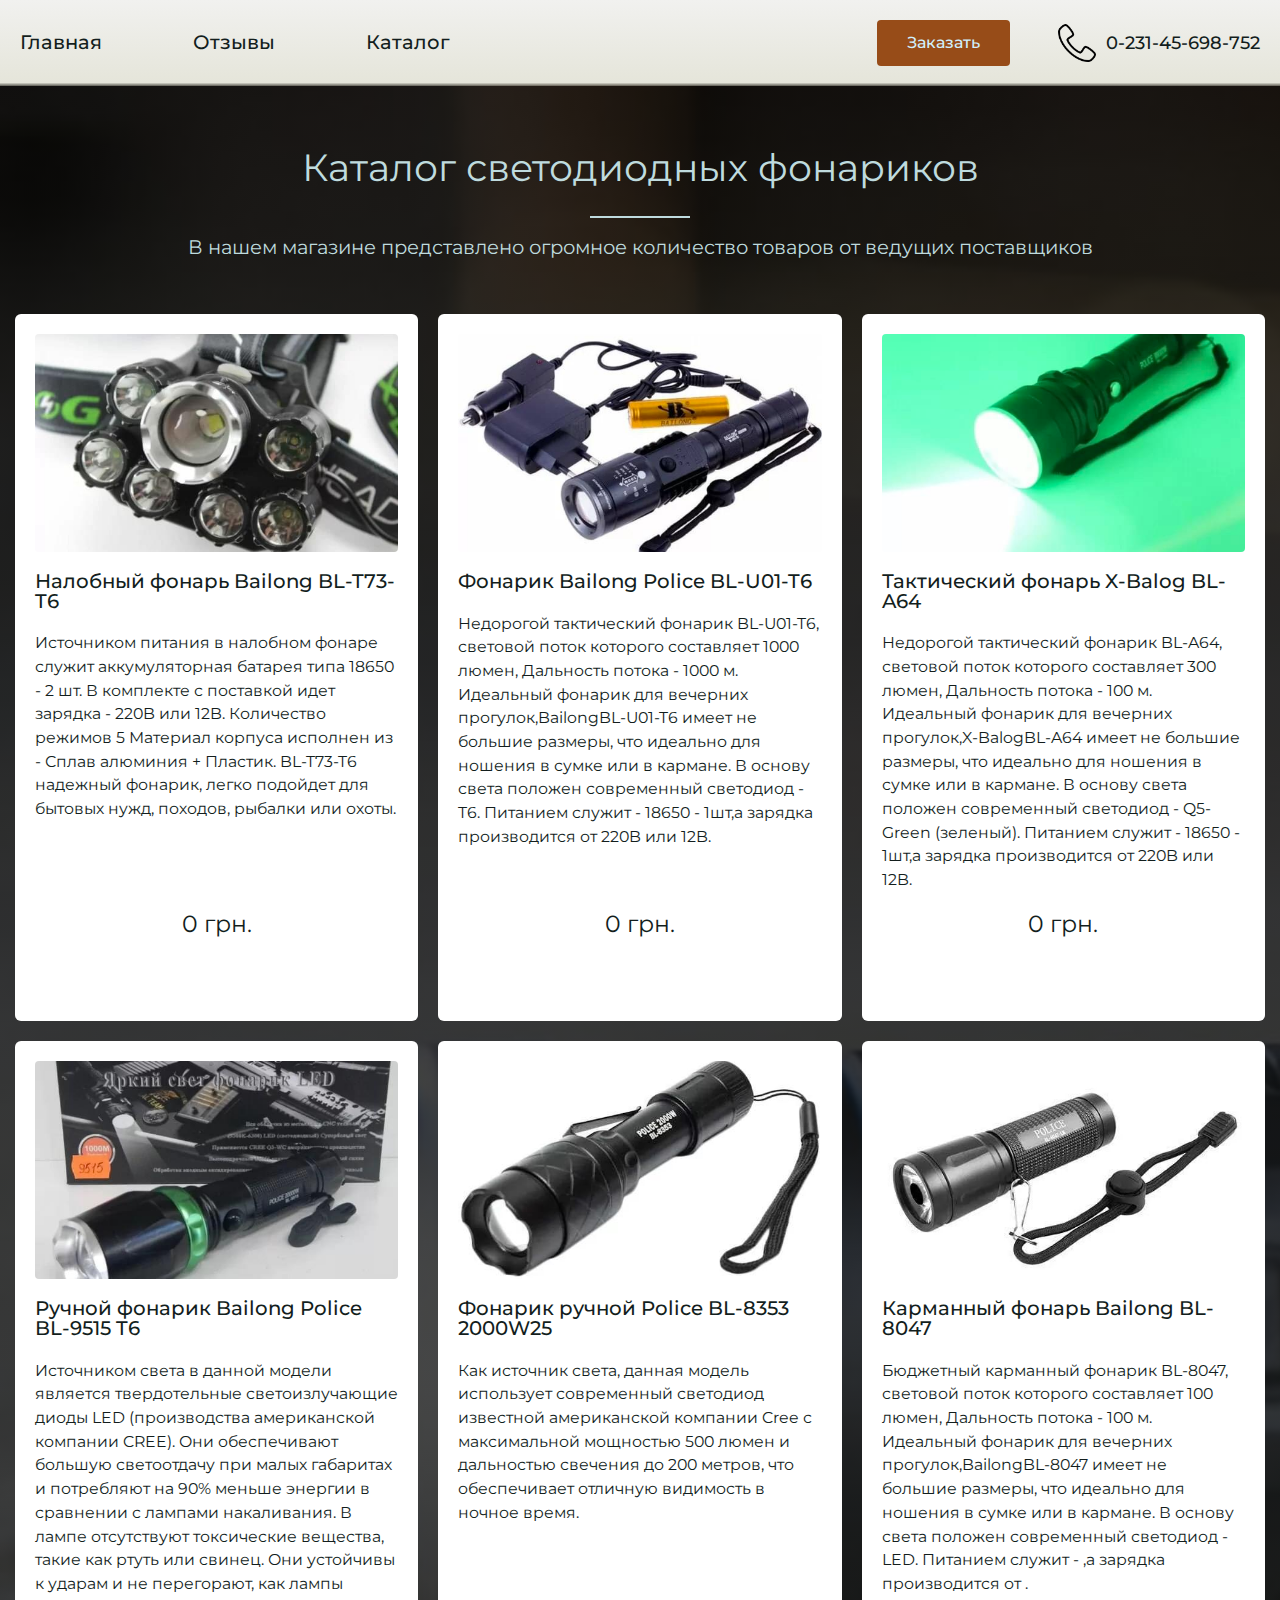
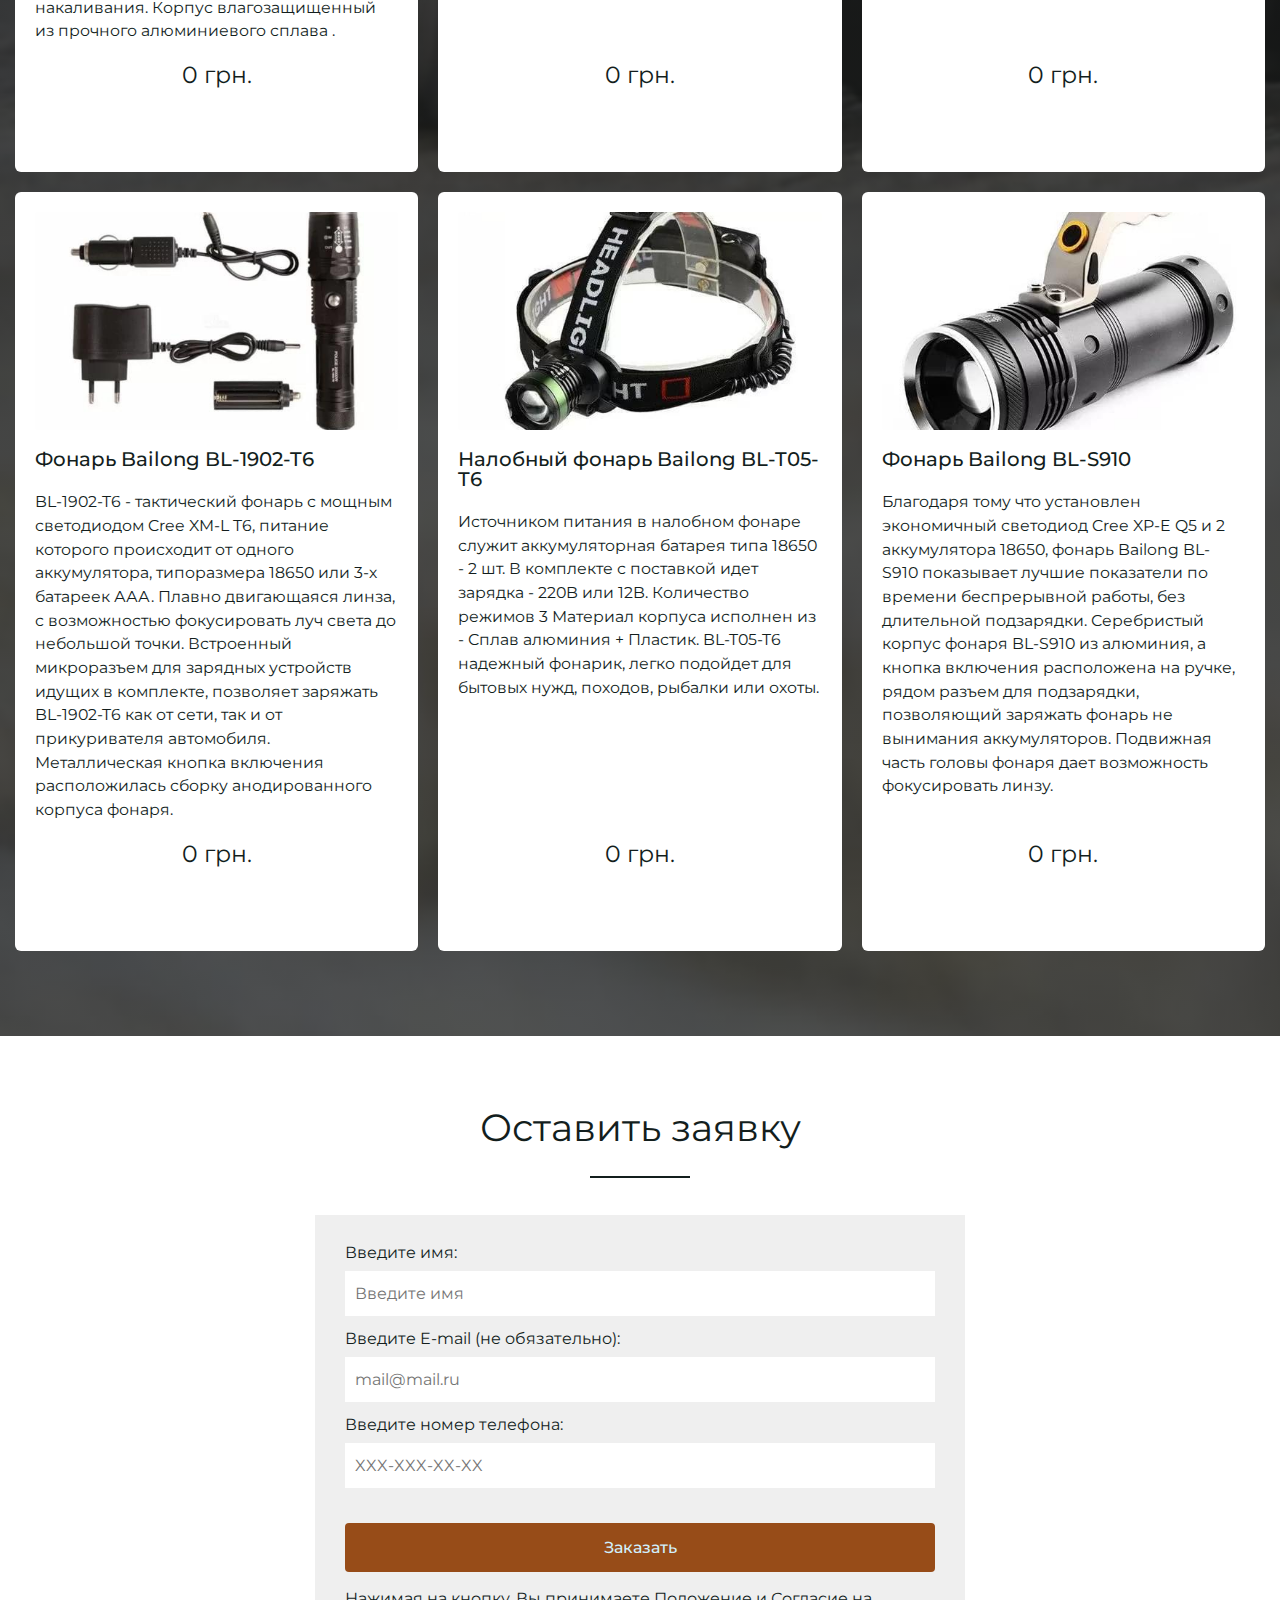
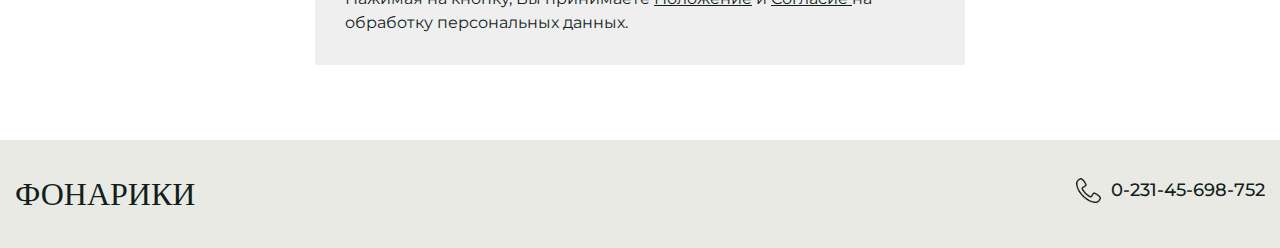
==== catalog.html @ 102324ea "Add files via upload" ====
<!DOCTYPE html>
<html lang="ru">

<head>
	<title>Каталог</title>
	<meta charset="UTF-8">
	<meta name="format-detection" content="telephone=no">
	<!-- <style>body{opacity: 0;}</style> -->
	<link rel="stylesheet" href="css/style.min.css?_v=20220405233659">
	<link rel="shortcut icon" href="favicon.ico">
	<!-- <meta name="robots" content="noindex, nofollow"> -->
	<meta name="viewport" content="width=device-width, initial-scale=1.0">
</head>

<body>
	<div class="wrapper">
		<header data-scroll-show="1500" class="header">
			<div class="header__container">
				<div class="header__top top-header">
					<div class="top-header__left left-header">
						<div class="left-header__menu menu">

							<nav class="menu__body">
								<ul class="menu__list">
									<li class="menu__item"><a href="index.html" class="menu__link">Главная</a></li>
									<li class="menu__item"><a href="reviews.html" class="menu__link">Отзывы</a></li>
									<li class="menu__item"><a href="catalog.html" class="menu__link">Каталог</a></li>
								</ul>
							</nav>
						</div>
					</div>
					<div class="top-header__logo">
						<a href="#" class="header__logo"><img data-src="#" alt=""></a>
					</div>
					<div class="top-header__right right-header">
						<a href="" data-goto=".zayavka" class="right-header__button button">Заказать</a>
						<div class="right-header__phone">
							<img class="right-header__icon" src="img/icons/phone.png" alt="">
							<a href="tel:023145698752" class="right-header__number">0-231-45-698-752</a>
						</div>
					</div>

				</div>
				<!-- <button type="button" class="menu__icon icon-menu"><span></span></button> -->
			</div>
		</header>
		<main class="page">
			<section class="catalog catalog_padding-top">
				<div class="catalog__container">
					<h2 class="catalog__title">
						Каталог светодиодных фонариков
					</h2>
					<h3 class="catalog__subtitle">
						В нашем магазине представлено огромное количество товаров от ведущих поставщиков
					</h3>
					<div class="catalog__body body-catalog">
						<div class="body-catalog__item">
							<div class="item-body-catalog">
								<a href="" class="item-body-catalog__image-ibg"><img src="img/catalog/0.jpg" alt=""></a>
								<h3 class="item-body-catalog__title">
									Налобный фонарь Bailong BL-T73-T6
								</h3>
								<p class="item-body-catalog__text">
									Источником питания в налобном фонаре служит аккумуляторная батарея типа 18650 - 2 шт. В
									комплекте с
									поставкой идет зарядка - 220B или 12B. Количество режимов 5 Материал корпуса исполнен из -
									Сплав
									алюминия + Пластик. BL-T73-T6 надежный фонарик, легко подойдет для бытовых нужд, походов,
									рыбалки или
									охоты.
								</p>
								<p class="item-body-catalog__price">
									0 грн.
								</p>
								<a href="page-product-1.html" target="_blank" class="item-body-catalog__button button">Подробнее</a>
							</div>
						</div>
						<div class="body-catalog__item">
							<div class="item-body-catalog">
								<a href="" class="item-body-catalog__image-ibg"><img src="img/catalog/02.jpg" alt=""></a>
								<h3 class="item-body-catalog__title">
									Фонарик Bailong Police BL-U01-T6
								</h3>
								<p class="item-body-catalog__text">
									Недорогой тактический фонарик BL-U01-T6, световой поток которого составляет 1000 люмен,
									Дальность
									потока - 1000 м. Идеальный фонарик для вечерних прогулок,BailongBL-U01-T6 имеет не большие
									размеры,
									что идеально для ношения в сумке или в кармане. В основу света положен современный светодиод
									- T6.
									Питанием служит - 18650 - 1шт,а зарядка производится от 220B или 12B.
								</p>
								<p class="item-body-catalog__price">
									0 грн.
								</p>
								<a href="" target="_blank" class="item-body-catalog__button button">Подробнее</a>
							</div>
						</div>
						<div class="body-catalog__item">
							<div class="item-body-catalog">
								<a href="" class="item-body-catalog__image-ibg"><img src="img/catalog/03.jpg" alt=""></a>
								<h3 class="item-body-catalog__title">
									Тактический фонарь X-Balog BL-A64
								</h3>
								<p class="item-body-catalog__text">
									Недорогой тактический фонарик BL-A64, световой поток которого составляет 300 люмен, Дальность
									потока -
									100 м. Идеальный фонарик для вечерних прогулок,X-BalogBL-A64 имеет не большие размеры, что
									идеально
									для ношения в сумке или в кармане. В основу света положен современный светодиод - Q5-Green
									(зеленый).
									Питанием служит - 18650 - 1шт,а зарядка производится от 220B или 12B.
								</p>
								<p class="item-body-catalog__price">
									0 грн.
								</p>
								<a href="" target="_blank" class="item-body-catalog__button button">Подробнее</a>
							</div>
						</div>
						<div class="body-catalog__item">
							<div class="item-body-catalog">
								<a href="" class="item-body-catalog__image-ibg"><img src="img/catalog/04.jpg" alt=""></a>
								<h3 class="item-body-catalog__title">
									Ручной фонарик Bailong Police BL-9515 T6
								</h3>
								<p class="item-body-catalog__text">
									Источником света в данной модели является твердотельные светоизлучающие диоды LED
									(производства
									американской компании CREE). Они обеспечивают большую светоотдачу при малых габаритах и
									потребляют на
									90% меньше энергии в сравнении с лампами накаливания. В лампе
									отсутствуют токсические вещества, такие как ртуть или свинец. Они устойчивы к ударам и не
									перегорают,
									как лампы накаливания. Корпус влагозащищенный из прочного алюминиевого сплава .
								</p>
								<p class="item-body-catalog__price">
									0 грн.
								</p>
								<a href="" target="_blank" class="item-body-catalog__button button">Подробнее</a>
							</div>
						</div>
						<div class="body-catalog__item">
							<div class="item-body-catalog">
								<a href="" class="item-body-catalog__image-ibg"><img src="img/catalog/05.jpg" alt=""></a>
								<h3 class="item-body-catalog__title">
									Фонарик ручной Police BL-8353 2000W25
								</h3>
								<p class="item-body-catalog__text">
									Как источник света, данная модель использует современный светодиод известной американской
									компании
									Cree с максимальной мощностью 500 люмен и дальностью свечения до 200 метров, что обеспечивает
									отличную
									видимость в ночное время.
								</p>
								<p class="item-body-catalog__price">
									0 грн.
								</p>
								<a href="" target="_blank" class="item-body-catalog__button button">Подробнее</a>
							</div>
						</div>
						<div class="body-catalog__item">
							<div class="item-body-catalog">
								<a href="" class="item-body-catalog__image-ibg"><img src="img/catalog/06.jpg" alt=""></a>
								<h3 class="item-body-catalog__title">
									Карманный фонарь Bailong BL-8047
								</h3>
								<p class="item-body-catalog__text">
									Бюджетный карманный фонарик BL-8047, световой поток которого составляет 100 люмен, Дальность
									потока -
									100 м. Идеальный фонарик для вечерних прогулок,BailongBL-8047 имеет не большие размеры, что
									идеально
									для ношения в сумке или в кармане. В основу света положен современный светодиод - LED.
									Питанием служит
									- ,а зарядка производится от .
								</p>
								<p class="item-body-catalog__price">
									0 грн.
								</p>
								<a href="" target="_blank" class="item-body-catalog__button button">Подробнее</a>
							</div>
						</div>
						<div class="body-catalog__item">
							<div class="item-body-catalog">
								<a href="" class="item-body-catalog__image-ibg"><img src="img/catalog/07.jpg" alt=""></a>
								<h3 class="item-body-catalog__title">
									Фонарь Bailong BL-1902-T6
								</h3>
								<p class="item-body-catalog__text">
									BL-1902-T6 - тактический фонарь с мощным светодиодом Cree XM-L T6, питание которого
									происходит от
									одного аккумулятора, типоразмера 18650 или 3-х батареек ААА. Плавно двигающаяся линза, с
									возможностью
									фокусировать луч света до небольшой точки. Встроенный микроразъем для зарядных устройств
									идущих в
									комплекте, позволяет заряжать BL-1902-T6 как от сети, так и от прикуривателя автомобиля.
									Металлическая
									кнопка включения расположилась сборку анодированного корпуса фонаря.
								</p>
								<p class="item-body-catalog__price">
									0 грн.
								</p>
								<a href="" target="_blank" class="item-body-catalog__button button">Подробнее</a>
							</div>
						</div>
						<div class="body-catalog__item">
							<div class="item-body-catalog">
								<a href="" class="item-body-catalog__image-ibg"><img src="img/catalog/08.jpg" alt=""></a>
								<h3 class="item-body-catalog__title">
									Налобный фонарь Bailong BL-T05-T6
								</h3>
								<p class="item-body-catalog__text">
									Источником питания в налобном фонаре служит аккумуляторная батарея типа 18650 - 2 шт. В
									комплекте с
									поставкой идет зарядка - 220B или 12B. Количество режимов 3 Материал корпуса исполнен из -
									Сплав
									алюминия + Пластик. BL-T05-T6 надежный фонарик, легко подойдет для бытовых нужд, походов,
									рыбалки или
									охоты.
								</p>
								<p class="item-body-catalog__price">
									0 грн.
								</p>
								<a href="" target="_blank" class="item-body-catalog__button button">Подробнее</a>
							</div>
						</div>
						<div class="body-catalog__item">
							<div class="item-body-catalog">
								<a href="" class="item-body-catalog__image-ibg"><img src="img/catalog/09.jpg" alt=""></a>
								<h3 class="item-body-catalog__title">
									Фонарь Bailong BL-S910
								</h3>
								<p class="item-body-catalog__text">
									Благодаря тому что установлен экономичный светодиод Cree XP-E Q5 и 2 аккумулятора 18650,
									фонарь
									Bailong BL-S910 показывает лучшие показатели по времени беспрерывной работы, без длительной
									подзарядки. Серебристый корпус фонаря BL-S910 из алюминия, а кнопка включения расположена на
									ручке,
									рядом разъем для подзарядки, позволяющий заряжать фонарь не вынимания аккумуляторов.
									Подвижная часть
									головы фонаря дает возможность фокусировать линзу.
								</p>
								<p class="item-body-catalog__price">
									0 грн.
								</p>
								<a href="" target="_blank" class="item-body-catalog__button button">Подробнее</a>
							</div>
						</div>
					</div>
				</div>
			</section>
			<section class="zayavka">
				<div class="zayavka__container">
					<h2 class="zayavka__title">
						Оставить заявку
					</h2>
					<form action="#" class="zayavka__form form-zayavka">
						<div class="form-zayavka__line">
							<label for="name" class="form-zayavka__label">Введите имя:</label>
							<input id="name" type="text" placeholder="Введите имя" class="form-zayavka__input">
						</div>
						<div class="form-zayavka__line">
							<label for="email" class="form-zayavka__label">Введите E-mail (не обязательно):</label>
							<input id="email" type="email" placeholder="mail@mail.ru" class="form-zayavka__input">
						</div>
						<div class="form-zayavka__line">
							<label for="tel" class="form-zayavka__label">Введите номер телефона:</label>
							<input id="tel" type="text" placeholder="XXX-XXX-XX-XX" class="form-zayavka__input">
						</div>
						<div class="form-zayavka__line">
							<button class="form-zayavka__button button">Заказать</button>
						</div>
						<div class="form-zayavka__line">
							<div class="form-zayavka__confiden">Нажимая на кнопку, Вы принимаете <a href="#">Положение</a> и <a href="#">Согласие
								</a> на обработку персональных данных.</div>
						</div>

					</form>
				</div>
			</section>
		</main>
		<footer class="footer">
			<div class="footer__container">
				<div class="footer__left left-footer">
					<div class="left-footer__logo">
						ФОНАРИКИ
					</div>
				</div>
				<div class="footer__right right-footer ">
					<div class="right-footer__phone">
						<img class="right-footer__icon" src="img/icons/phone.png" alt="">
						<a href="tel:023145698752" class="right-footer__number">0-231-45-698-752</a>
					</div>
				</div>
			</div>
		</footer>
	</div>
	<div id="popup" aria-hidden="true" class="popup">
		<div class="popup__wrapper">
			<div class="popup__content">
				<button data-close type="button" class="popup__close">Закрыть</button>
				<div class="popup__text">

				</div>
			</div>
		</div>
	</div>
	<script src="js/app.min.js?_v=20220405233659"></script>
</body>

</html>
---- css/style.min.css ----
@charset "UTF-8";@font-face{font-family:Montserrat;font-display:swap;src:url(../fonts/Montserrat-Bold.woff2) format("woff2"),url(../fonts/Montserrat-Bold.woff) format("woff");font-weight:700;font-style:normal}@font-face{font-family:Montserrat;font-display:swap;src:url(../fonts/Montserrat-Medium.woff2) format("woff2"),url(../fonts/Montserrat-Medium.woff) format("woff");font-weight:500;font-style:normal}@font-face{font-family:Montserrat;font-display:swap;src:url(../fonts/Montserrat-Regular.woff2) format("woff2"),url(../fonts/Montserrat-Regular.woff) format("woff");font-weight:400;font-style:normal}@font-face{font-family:Montserrat;font-display:swap;src:url(../fonts/Montserrat-SemiBold.woff2) format("woff2"),url(../fonts/Montserrat-SemiBold.woff) format("woff");font-weight:600;font-style:normal}@font-face{font-family:OpenSans;font-display:swap;src:url(../fonts/OpenSans-SemiBold.woff2) format("woff2"),url(../fonts/OpenSans-SemiBold.woff) format("woff");font-weight:600;font-style:normal}*{padding:0;margin:0;border:0}*,:after,:before{-webkit-box-sizing:border-box;box-sizing:border-box}body,html{height:100%;min-width:320px}body{color:#131e1d;line-height:1;font-family:Montserrat;font-size:1rem;-ms-text-size-adjust:100%;-moz-text-size-adjust:100%;-webkit-text-size-adjust:100%;-webkit-font-smoothing:antialiased;-moz-osx-font-smoothing:grayscale}button,input,textarea{font-family:Montserrat;font-size:inherit}button{cursor:pointer;color:inherit;background-color:inherit}a{color:inherit}a:link,a:visited{text-decoration:none}a:hover{text-decoration:none}ul li{list-style:none}img{vertical-align:top}h1,h2,h3,h4,h5,h6{font-weight:inherit;font-size:inherit}.lock body{overflow:hidden;-ms-touch-action:none;touch-action:none}.wrapper{min-height:100%;display:-webkit-box;display:-ms-flexbox;display:flex;-webkit-box-orient:vertical;-webkit-box-direction:normal;-ms-flex-direction:column;flex-direction:column;overflow:hidden}.wrapper>main{-webkit-box-flex:1;-ms-flex:1 1 auto;flex:1 1 auto}.wrapper>*{min-width:0}[class*=__container]{max-width:85.625rem;-webkit-box-sizing:content-box;box-sizing:content-box;margin:0 auto;padding:0 .9375rem}body::after{content:"";background-color:rgba(0,0,0,.5);position:fixed;width:100%;height:100%;top:0;left:0;opacity:0;-webkit-transition:opacity .8s ease 0s;-o-transition:opacity .8s ease 0s;transition:opacity .8s ease 0s;pointer-events:none;z-index:149}body.popup-show::after{opacity:1}.popup{position:fixed;top:0;left:0;bottom:0;right:0;padding:30px 10px;-webkit-transition:visibility .8s ease 0s;-o-transition:visibility .8s ease 0s;transition:visibility .8s ease 0s;visibility:hidden;pointer-events:none}.popup_show{z-index:150;visibility:visible;overflow:auto;pointer-events:auto}.popup_show .popup__content{visibility:visible;-webkit-transform:scale(1);-ms-transform:scale(1);transform:scale(1)}.popup__wrapper{display:-webkit-box;display:-ms-flexbox;display:flex;-webkit-box-orient:vertical;-webkit-box-direction:normal;-ms-flex-direction:column;flex-direction:column;-webkit-box-align:center;-ms-flex-align:center;align-items:center;min-height:100%;-webkit-box-flex:1;-ms-flex:1 1 auto;flex:1 1 auto;width:100%;display:flex;-webkit-box-pack:center;-ms-flex-pack:center;justify-content:center;align-items:center}.popup__content{visibility:hidden;-webkit-transform:scale(0);-ms-transform:scale(0);transform:scale(0);-webkit-transition:-webkit-transform .3s ease 0s;transition:-webkit-transform .3s ease 0s;-o-transition:transform .3s ease 0s;transition:transform .3s ease 0s;transition:transform .3s ease 0s,-webkit-transform .3s ease 0s;background-color:#eee;padding:20px;width:100%;max-width:900px;border-radius:20px}.lock .popup__content{visibility:visible}.tabs__navigation{display:-webkit-box;display:-ms-flexbox;display:flex;-ms-flex-wrap:wrap;flex-wrap:wrap;position:relative}.tabs__navigation::after{content:"";width:100%;height:2px;background-color:rgba(235,235,229,.801);position:absolute;bottom:0;left:0}.tabs__title{padding:.625rem 0;font-weight:500;position:relative;z-index:1}.tabs__title._tab-active{color:#974c18}.tabs__title._tab-active::after{content:"";width:100%;height:2px;background-color:#974c18;position:absolute;bottom:0;left:0;z-index:2}.tabs__content{padding:1.5625rem 0}.tabs__body{background-color:#efefef;padding:0 1.875rem;border-radius:8px}[data-fullscreen]{min-height:100vh}.touch [data-fullscreen]{min-height:calc(var(--vh,1vh) * 100)}[class*=-ibg]{position:relative}[class*=-ibg] img{position:absolute;width:100%;height:100%;top:0;left:0;-o-object-fit:cover;object-fit:cover}[class*=-ibg_contain] img{-o-object-fit:contain;object-fit:contain}.button{display:-webkit-inline-box;display:-ms-inline-flexbox;display:inline-flex;-webkit-box-align:center;-ms-flex-align:center;align-items:center;-webkit-box-pack:center;-ms-flex-pack:center;justify-content:center;padding:15px 30px;background-color:#974c18;-ms-flex-item-align:center;-ms-grid-row-align:center;align-self:center;border-radius:4px;color:#d1f0fd;-webkit-transition:all .2s ease 0s;-o-transition:all .2s ease 0s;transition:all .2s ease 0s;font-weight:500}.title{text-align:center;margin-bottom:20px;position:relative;line-height:1.5;z-index:5}.title::after{content:"";display:block;width:100px;height:2px;margin:0 auto;background-color:#131e1d;position:relative;z-index:5}.header{position:absolute;width:100%;top:0;left:0;z-index:6;background:#f1f1ef;background:-webkit-gradient(linear,left top,left bottom,from(#f1f1ef),color-stop(96%,#e5e5da),to(rgba(218,218,199,.3729866947)));background:-o-linear-gradient(top,#f1f1ef 0,#e5e5da 96%,rgba(218,218,199,.3729866947) 100%);background:linear-gradient(180deg,#f1f1ef 0,#e5e5da 96%,rgba(218,218,199,.3729866947) 100%);padding:10px 0}.header__top{min-height:3.75rem;padding:.625rem .3125rem}.header._header-scroll{position:fixed;top:-200px}.header._header-show{top:0;-webkit-transition:all .2s ease 0s;-o-transition:all .2s ease 0s;transition:all .2s ease 0s}.top-header{display:-webkit-box;display:-ms-flexbox;display:flex;-webkit-box-align:center;-ms-flex-align:center;align-items:center;-ms-flex-wrap:wrap;flex-wrap:wrap}.top-header__left{-webkit-box-flex:1;-ms-flex:1 1 auto;flex:1 1 auto;padding-right:10px}.menu__list{display:-webkit-box;display:-ms-flexbox;display:flex;-webkit-box-align:center;-ms-flex-align:center;align-items:center;-ms-flex-wrap:wrap;flex-wrap:wrap;width:100%}.menu__link{-webkit-transition:all .2s ease 0s;-o-transition:all .2s ease 0s;transition:all .2s ease 0s;border-bottom:1px solid transparent;padding-bottom:5px;padding-top:5px;font-weight:500}.right-header{display:-webkit-box;display:-ms-flexbox;display:flex;-webkit-column-gap:50px;-moz-column-gap:50px;column-gap:50px;-ms-flex-item-align:stretch;-ms-grid-row-align:stretch;align-self:stretch}.right-header__phone{display:-webkit-box;display:-ms-flexbox;display:flex;row-gap:10px;-webkit-box-pack:center;-ms-flex-pack:center;justify-content:center;-webkit-box-align:center;-ms-flex-align:center;align-items:center;-webkit-column-gap:10px;-moz-column-gap:10px;column-gap:10px}.right-header__phone:hover .right-header__icon{-webkit-animation:tuda-suda 1s infinite ease;animation:tuda-suda 1s infinite ease}.right-header__phone p{font-weight:500}.right-header__icon{max-width:38px}.right-header__number{font-size:1.125rem;font-weight:500;-webkit-transition:all .2s ease 0s;-o-transition:all .2s ease 0s;transition:all .2s ease 0s}@-webkit-keyframes tuda-suda{0%{-webkit-transform:rotate(0);transform:rotate(0)}50%{-webkit-transform:rotate(5deg);transform:rotate(5deg)}100%{-webkit-transform:rotate(0);transform:rotate(0)}}@keyframes tuda-suda{0%{-webkit-transform:rotate(0);transform:rotate(0)}50%{-webkit-transform:rotate(5deg);transform:rotate(5deg)}100%{-webkit-transform:rotate(0);transform:rotate(0)}}.footer{background-color:#eaeae4}.footer__container{display:-webkit-box;display:-ms-flexbox;display:flex;-ms-flex-wrap:wrap;flex-wrap:wrap}.footer__left{-webkit-box-flex:1;-ms-flex:1 1 auto;flex:1 1 auto}.left-footer__logo{font-weight:400;font-size:2rem;font-family:"Open Sans"}.right-footer__phone{display:-webkit-box;display:-ms-flexbox;display:flex;row-gap:10px;-webkit-box-pack:center;-ms-flex-pack:center;justify-content:center;-webkit-box-align:center;-ms-flex-align:center;align-items:center;-webkit-column-gap:10px;-moz-column-gap:10px;column-gap:10px}.right-footer__phone:hover .right-footer__icon{-webkit-animation:tuda-suda 1s infinite linear;animation:tuda-suda 1s infinite linear}.right-footer__phone p{font-weight:500}.right-footer__icon{max-width:25px}.right-footer__number{font-size:1.125rem;font-weight:500;-webkit-transition:all .2s ease 0s;-o-transition:all .2s ease 0s;transition:all .2s ease 0s}.start{color:#bfdbde;text-shadow:0 0 3px rgba(0,0,0,.63);background:url(../img/start/bg.png) 0 0/cover no-repeat;position:relative;z-index:5}.start::after{content:"";width:100%;height:100%;background:-webkit-gradient(linear,left top,left bottom,from(rgba(0,0,0,.8)),to(rgba(44,46,46,.8)));background:-o-linear-gradient(top,rgba(0,0,0,.8) 0,rgba(44,46,46,.8) 100%);background:linear-gradient(180deg,rgba(0,0,0,.8) 0,rgba(44,46,46,.8) 100%);position:absolute;top:0;left:0;z-index:1}.start__container{display:-webkit-box;display:-ms-flexbox;display:flex;-webkit-box-orient:vertical;-webkit-box-direction:normal;-ms-flex-direction:column;flex-direction:column}.start__title{line-height:1;position:relative;z-index:5;margin-bottom:1.25rem}.start__title::after{content:"";display:block;width:130px;height:2px;background-color:#bfdbde}.start__text{position:relative;z-index:5;line-height:1.5}.start__text_bottom{text-align:center;font-size:.875rem}.start__button{position:relative;z-index:5}.start__button:hover{color:#3f4261}.start__down{display:block;-ms-flex-item-align:center;-ms-grid-row-align:center;align-self:center;position:absolute;bottom:65px;left:48.5%;z-index:5;-webkit-animation:up-down 1.2s infinite ease;animation:up-down 1.2s infinite ease;cursor:pointer}.start__down img{width:50px}@-webkit-keyframes up-down{0%{-webkit-transform:translate(0,0);transform:translate(0,0)}50%{-webkit-transform:translate(0,10px);transform:translate(0,10px)}100%{-webkit-transform:translate(0,0);transform:translate(0,0)}}@keyframes up-down{0%{-webkit-transform:translate(0,0);transform:translate(0,0)}50%{-webkit-transform:translate(0,10px);transform:translate(0,10px)}100%{-webkit-transform:translate(0,0);transform:translate(0,0)}}.advantage{background-color:#efefef}.advantage__title{text-align:center;margin-bottom:20px}.advantage__title::after{content:"";display:block;width:100px;height:2px;margin:0 auto;background-color:#131e1d}.advantage__subtitle{text-align:center}.advantage__body{display:-webkit-box;display:-ms-flexbox;display:flex;-ms-flex-wrap:wrap;flex-wrap:wrap;margin:0 -10px}.body-advantage__item{display:-webkit-box;display:-ms-flexbox;display:flex;-webkit-box-orient:vertical;-webkit-box-direction:normal;-ms-flex-direction:column;flex-direction:column;padding:10px 10px;-webkit-box-flex:1;-ms-flex:1 1 380px;flex:1 1 380px}.body-advantage__content{height:100%;display:-webkit-box;display:-ms-flexbox;display:flex;-webkit-box-orient:vertical;-webkit-box-direction:normal;-ms-flex-direction:column;flex-direction:column;gap:20px;padding:20px;background-color:#fff}.content-body-advantage__image-ibg{margin-top:10px;padding-bottom:6.6666666667em}.content-body-advantage__image-ibg img{-o-object-fit:contain;object-fit:contain}.content-body-advantage__title{line-height:1.5;text-align:center;font-weight:500}.content-body-advantage__text{line-height:1.5}.catalog{background:url(../img/catalog/bg.jpg) 0 0/cover no-repeat;position:relative;z-index:5}.catalog__container::after{content:"";width:100%;height:100%;background:-webkit-gradient(linear,left top,left bottom,from(rgba(0,0,0,.8)),to(rgba(44,46,46,.8)));background:-o-linear-gradient(top,rgba(0,0,0,.8) 0,rgba(44,46,46,.8) 100%);background:linear-gradient(180deg,rgba(0,0,0,.8) 0,rgba(44,46,46,.8) 100%);position:absolute;top:0;left:0;z-index:1}.catalog__title{text-align:center;margin-bottom:20px;color:#bfdbde;position:relative;z-index:5}.catalog__title::after{content:"";display:block;width:100px;height:2px;margin:0 auto;background-color:#bfdbde;position:relative;z-index:5}.catalog__subtitle{text-align:center;color:#bfdbde;position:relative;z-index:5}.catalog__body{position:relative;z-index:5}.body-catalog{display:-webkit-box;display:-ms-flexbox;display:flex;-ms-flex-wrap:wrap;flex-wrap:wrap;margin:0 -10px}.body-catalog__item{-webkit-box-flex:1;-ms-flex:1 0 33.33%;flex:1 0 33.33%;padding:10px;min-width:300px}.item-body-catalog{display:-webkit-box;display:-ms-flexbox;display:flex;-ms-flex-wrap:wrap;flex-wrap:wrap;-webkit-box-orient:vertical;-webkit-box-direction:normal;-ms-flex-direction:column;flex-direction:column;gap:20px;background-color:#fff;padding:20px;border-radius:6px;height:100%;overflow:hidden;-webkit-transition:all .3s ease 0s;-o-transition:all .3s ease 0s;transition:all .3s ease 0s}.item-body-catalog__image-ibg{padding-bottom:60%}.item-body-catalog__image-ibg img{border-radius:4px}.item-body-catalog__title{font-weight:500}.item-body-catalog__text{line-height:1.5;-webkit-box-flex:1;-ms-flex:1 1 auto;flex:1 1 auto}.item-body-catalog__price{-ms-flex-item-align:center;-ms-grid-row-align:center;align-self:center}.item-body-catalog__button{-ms-flex-item-align:stretch;-ms-grid-row-align:stretch;align-self:stretch;-webkit-transform:translate(0,200%);-ms-transform:translate(0,200%);transform:translate(0,200%);-webkit-transition:all .2s ease 0s;-o-transition:all .2s ease 0s;transition:all .2s ease 0s}.item-body-catalog:hover{background-color:#a3a1a1;color:rgba(255,255,255,.747);cursor:pointer;-webkit-transform:scale(101%);-ms-transform:scale(101%);transform:scale(101%)}.item-body-catalog:hover .item-body-catalog__button{-webkit-transform:translate(0,0);-ms-transform:translate(0,0);transform:translate(0,0)}.quostions__container{display:-webkit-box;display:-ms-flexbox;display:flex;-webkit-box-orient:vertical;-webkit-box-direction:normal;-ms-flex-direction:column;flex-direction:column;text-align:center}.quostions__button{padding:15px 100px}.reviews{background-color:#efefef}.reviews__title{text-align:center;margin-bottom:20px}.reviews__title::after{content:"";display:block;width:100px;height:2px;margin:0 auto;background-color:#131e1d}.reviews__subtitle{text-align:center}.reviews__body{margin:0 -15px}.body-reviews{display:-webkit-box;display:-ms-flexbox;display:flex;-ms-flex-wrap:wrap;flex-wrap:wrap}.body-reviews__item{-webkit-box-flex:1;-ms-flex:1 1 50%;flex:1 1 50%;min-width:400px;padding:10px 15px}.item-body-reviews{background-color:#fff;border-radius:4px;padding:20px;display:-webkit-box;display:-ms-flexbox;display:flex}.item-body-reviews__left{-webkit-box-flex:1;-ms-flex:1 1 25%;flex:1 1 25%}.item-body-reviews__image-ibg{padding-bottom:100%}.item-body-reviews__right{-webkit-box-flex:1;-ms-flex:1 1 75%;flex:1 1 75%}.item-body-reviews__name{font-weight:400;color:#5a5a5a;margin-bottom:20px}.item-body-reviews__text{line-height:1.5}.zayavka__title{text-align:center}.zayavka__title::after{content:"";display:block;width:100px;height:2px;margin:0 auto;background-color:#131e1d}.zayavka__form{background-color:#efefef;padding:30px;max-width:650px;margin:0 auto}.form-zayavka{display:-webkit-box;display:-ms-flexbox;display:flex;-webkit-box-orient:vertical;-webkit-box-direction:normal;-ms-flex-direction:column;flex-direction:column;gap:15px}.form-zayavka__line{display:-webkit-box;display:-ms-flexbox;display:flex;-webkit-box-orient:vertical;-webkit-box-direction:normal;-ms-flex-direction:column;flex-direction:column;gap:10px}.form-zayavka__input{min-height:45px;padding:5px 10px}.form-zayavka__input:focus{outline:0;-webkit-transform:scale(103%);-ms-transform:scale(103%);transform:scale(103%)}.form-zayavka__input::-webkit-input-placeholder{-webkit-transition:all .5s ease 0s;transition:all .5s ease 0s}.form-zayavka__input::-moz-placeholder{-moz-transition:all .5s ease 0s;transition:all .5s ease 0s}.form-zayavka__input:-ms-input-placeholder{-ms-transition:all .5s ease 0s;transition:all .5s ease 0s}.form-zayavka__input::-ms-input-placeholder{-ms-transition:all .5s ease 0s;transition:all .5s ease 0s}.form-zayavka__input::placeholder{-webkit-transition:all .5s ease 0s;-o-transition:all .5s ease 0s;transition:all .5s ease 0s}.form-zayavka__input:focus::-webkit-input-placeholder{-webkit-transform:translate(50px);transform:translate(50px);opacity:0}.form-zayavka__input:focus::-moz-placeholder{transform:translate(50px);opacity:0}.form-zayavka__input:focus:-ms-input-placeholder{-ms-transform:translate(50px);transform:translate(50px);opacity:0}.form-zayavka__input:focus::-ms-input-placeholder{-ms-transform:translate(50px);transform:translate(50px);opacity:0}.form-zayavka__input:focus::placeholder{-webkit-transform:translate(50px);-ms-transform:translate(50px);transform:translate(50px);opacity:0}.form-zayavka__button{margin-top:20px;-ms-flex-item-align:stretch;-ms-grid-row-align:stretch;align-self:stretch}.form-zayavka__confiden{line-height:1.5}.form-zayavka__confiden a{text-decoration:underline;-webkit-transition:all .2s ease 0s;-o-transition:all .2s ease 0s;transition:all .2s ease 0s}.page-product__body{background:-webkit-gradient(linear,left top,left bottom,from(rgba(0,0,0,.8)),to(rgba(44,46,46,.8)));background:-o-linear-gradient(top,rgba(0,0,0,.8) 0,rgba(44,46,46,.8) 100%);background:linear-gradient(180deg,rgba(0,0,0,.8) 0,rgba(44,46,46,.8) 100%)}.product-body__container{display:-webkit-box;display:-ms-flexbox;display:flex;-webkit-box-align:center;-ms-flex-align:center;align-items:center}.product-body__slider{-webkit-box-flex:1;-ms-flex:1 1 50%;flex:1 1 50%;border-radius:8px;-webkit-box-shadow:0 0 5px rgba(0,0,0,.3);box-shadow:0 0 5px rgba(0,0,0,.3)}.product-body__slide img{width:100%}.product-body__price{position:relative;z-index:5;-webkit-box-flex:1;-ms-flex:1 1 50%;flex:1 1 50%;display:-webkit-box;display:-ms-flexbox;display:flex;-webkit-box-orient:vertical;-webkit-box-direction:normal;-ms-flex-direction:column;flex-direction:column;padding:10px 20px;-webkit-box-shadow:0 0 5px rgba(0,0,0,.3);box-shadow:0 0 5px rgba(0,0,0,.3);border-radius:8px;margin-left:20px;background-color:#eaeae4}.product-body__title{line-height:1.5;font-weight:500}.product-body__number{text-align:center}.product-body__button{-ms-flex-item-align:stretch;-ms-grid-row-align:stretch;align-self:stretch;margin-bottom:20px}.description-product-body__title{font-weight:500;line-height:1.5}.description-product-body__text{line-height:1.5}.description-product-body__text span{font-weight:700}.description-product-body__list{display:-webkit-box;display:-ms-flexbox;display:flex;-webkit-box-orient:vertical;-webkit-box-direction:normal;-ms-flex-direction:column;flex-direction:column}.description-product-body__item:last-child{font-weight:600}.charachteristic__body{display:-webkit-box;display:-ms-flexbox;display:flex;-ms-flex-wrap:wrap;flex-wrap:wrap}.body-charachteristic{margin:0 -15px}.body-charachteristic__item{-webkit-box-flex:1;-ms-flex:1 0 50%;flex:1 0 50%;padding:15px}.item-body-charachteristic{display:-webkit-box;display:-ms-flexbox;display:flex;-webkit-box-orient:vertical;-webkit-box-direction:normal;-ms-flex-direction:column;flex-direction:column}.item-body-charachteristic__line{display:-webkit-box;display:-ms-flexbox;display:flex;-ms-flex-wrap:wrap;flex-wrap:wrap;position:relative;gap:5px}.item-body-charachteristic__line::after{content:"";width:100%;height:2px;background-color:#fff;position:absolute;bottom:-15px;left:0}.item-body-charachteristic__left{-webkit-box-flex:1;-ms-flex:1 1 auto;flex:1 1 auto}.item-body-charachteristic__right{font-weight:600}.reviews__wrapper-form{padding-left:40px;padding-top:10px}.reviews__bottom{display:-webkit-box;display:-ms-flexbox;display:flex;-webkit-box-align:start;-ms-flex-align:start;align-items:flex-start}.reviews__form{-webkit-box-flex:1;-ms-flex:1 1 50%;flex:1 1 50%}.body-reviews_one{-webkit-box-flex:1;-ms-flex:1 1 50%;flex:1 1 50%;height:468px;overflow:auto}.body-reviews__item_one{-webkit-box-flex:1;-ms-flex:1 1 100%;flex:1 1 100%}.form-reviews{background-color:#fff;padding:20px;display:-webkit-box;display:-ms-flexbox;display:flex;-webkit-box-orient:vertical;-webkit-box-direction:normal;-ms-flex-direction:column;flex-direction:column;gap:20px;border-radius:8px}.form-reviews__line{display:-webkit-box;display:-ms-flexbox;display:flex;-webkit-box-orient:vertical;-webkit-box-direction:normal;-ms-flex-direction:column;flex-direction:column;gap:10px}.form-reviews__line textarea{width:100%;height:100px;resize:none;overflow:auto}.form-reviews__label{font-weight:500}.form-reviews__input{min-height:45px;padding:5px 10px;background-color:#efefef}.form-reviews__input:focus{outline:0;-webkit-transform:scale(103%);-ms-transform:scale(103%);transform:scale(103%)}.form-reviews__input::-webkit-input-placeholder{-webkit-transition:all .5s ease 0s;transition:all .5s ease 0s}.form-reviews__input::-moz-placeholder{-moz-transition:all .5s ease 0s;transition:all .5s ease 0s}.form-reviews__input:-ms-input-placeholder{-ms-transition:all .5s ease 0s;transition:all .5s ease 0s}.form-reviews__input::-ms-input-placeholder{-ms-transition:all .5s ease 0s;transition:all .5s ease 0s}.form-reviews__input::placeholder{-webkit-transition:all .5s ease 0s;-o-transition:all .5s ease 0s;transition:all .5s ease 0s}.form-reviews__input:focus::-webkit-input-placeholder{-webkit-transform:translate(50px);transform:translate(50px);opacity:0}.form-reviews__input:focus::-moz-placeholder{transform:translate(50px);opacity:0}.form-reviews__input:focus:-ms-input-placeholder{-ms-transform:translate(50px);transform:translate(50px);opacity:0}.form-reviews__input:focus::-ms-input-placeholder{-ms-transform:translate(50px);transform:translate(50px);opacity:0}.form-reviews__input:focus::placeholder{-webkit-transform:translate(50px);-ms-transform:translate(50px);transform:translate(50px);opacity:0}.form-reviews__button{-ms-flex-item-align:stretch;-ms-grid-row-align:stretch;align-self:stretch}.video-product__subtitle{text-align:center}.video-product__item{max-width:680px;margin:0 auto}.video-product__item iframe{width:100%;height:314px}.swiper{overflow:hidden}.swiper-wrapper{width:100%;height:100%;-webkit-box-sizing:content-box;box-sizing:content-box;display:-webkit-box;display:-ms-flexbox;display:flex;position:relative}.swiper-vertical .swiper-wrapper{-webkit-box-orient:vertical;-webkit-box-direction:normal;-ms-flex-direction:column;flex-direction:column}.swiper-autoheight .swiper-wrapper{-webkit-box-align:start;-ms-flex-align:start;align-items:flex-start}.swiper-initialized .swiper-slide{-ms-flex-negative:0;flex-shrink:0}.swiper-android .swiper-slide,.swiper-android .swiper-wrapper{-webkit-transform:translate3d(0,0,0);transform:translate3d(0,0,0)}.swiper-button-lock{display:none!important}@font-face{font-family:swiper-icons;src:url("data:application/font-woff;charset=utf-8;base64, [base64]//wADZ2x5ZgAAAywAAADMAAAD2MHtryVoZWFkAAABbAAAADAAAAA2E2+eoWhoZWEAAAGcAAAAHwAAACQC9gDzaG10eAAAAigAAAAZAAAArgJkABFsb2NhAAAC0AAAAFoAAABaFQAUGG1heHAAAAG8AAAAHwAAACAAcABAbmFtZQAAA/gAAAE5AAACXvFdBwlwb3N0AAAFNAAAAGIAAACE5s74hXjaY2BkYGAAYpf5Hu/j+W2+MnAzMYDAzaX6QjD6/4//Bxj5GA8AuRwMYGkAPywL13jaY2BkYGA88P8Agx4j+/8fQDYfA1AEBWgDAIB2BOoAeNpjYGRgYNBh4GdgYgABEMnIABJzYNADCQAACWgAsQB42mNgYfzCOIGBlYGB0YcxjYGBwR1Kf2WQZGhhYGBiYGVmgAFGBiQQkOaawtDAoMBQxXjg/wEGPcYDDA4wNUA2CCgwsAAAO4EL6gAAeNpj2M0gyAACqxgGNWBkZ2D4/wMA+xkDdgAAAHjaY2BgYGaAYBkGRgYQiAHyGMF8FgYHIM3DwMHABGQrMOgyWDLEM1T9/w8UBfEMgLzE////P/5//f/V/xv+r4eaAAeMbAxwIUYmIMHEgKYAYjUcsDAwsLKxc3BycfPw8jEQA/[base64]/uznmfPFBNODM2K7MTQ45YEAZqGP81AmGGcF3iPqOop0r1SPTaTbVkfUe4HXj97wYE+yNwWYxwWu4v1ugWHgo3S1XdZEVqWM7ET0cfnLGxWfkgR42o2PvWrDMBSFj/IHLaF0zKjRgdiVMwScNRAoWUoH78Y2icB/yIY09An6AH2Bdu/UB+yxopYshQiEvnvu0dURgDt8QeC8PDw7Fpji3fEA4z/PEJ6YOB5hKh4dj3EvXhxPqH/SKUY3rJ7srZ4FZnh1PMAtPhwP6fl2PMJMPDgeQ4rY8YT6Gzao0eAEA409DuggmTnFnOcSCiEiLMgxCiTI6Cq5DZUd3Qmp10vO0LaLTd2cjN4fOumlc7lUYbSQcZFkutRG7g6JKZKy0RmdLY680CDnEJ+UMkpFFe1RN7nxdVpXrC4aTtnaurOnYercZg2YVmLN/d/gczfEimrE/fs/bOuq29Zmn8tloORaXgZgGa78yO9/cnXm2BpaGvq25Dv9S4E9+5SIc9PqupJKhYFSSl47+Qcr1mYNAAAAeNptw0cKwkAAAMDZJA8Q7OUJvkLsPfZ6zFVERPy8qHh2YER+3i/BP83vIBLLySsoKimrqKqpa2hp6+jq6RsYGhmbmJqZSy0sraxtbO3sHRydnEMU4uR6yx7JJXveP7WrDycAAAAAAAH//wACeNpjYGRgYOABYhkgZgJCZgZNBkYGLQZtIJsFLMYAAAw3ALgAeNolizEKgDAQBCchRbC2sFER0YD6qVQiBCv/H9ezGI6Z5XBAw8CBK/m5iQQVauVbXLnOrMZv2oLdKFa8Pjuru2hJzGabmOSLzNMzvutpB3N42mNgZGBg4GKQYzBhYMxJLMlj4GBgAYow/P/PAJJhLM6sSoWKfWCAAwDAjgbRAAB42mNgYGBkAIIbCZo5IPrmUn0hGA0AO8EFTQAA");font-weight:400;font-style:normal}:root{--swiper-theme-color:#007aff}.swiper{margin-left:auto;margin-right:auto;position:relative;overflow:hidden;list-style:none;padding:0;z-index:1}.swiper-vertical>.swiper-wrapper{-webkit-box-orient:vertical;-webkit-box-direction:normal;-ms-flex-direction:column;flex-direction:column}.swiper-wrapper{position:relative;width:100%;height:100%;z-index:1;display:-webkit-box;display:-ms-flexbox;display:flex;-webkit-transition-property:-webkit-transform;transition-property:-webkit-transform;-o-transition-property:transform;transition-property:transform;transition-property:transform,-webkit-transform;-webkit-box-sizing:content-box;box-sizing:content-box}.swiper-android .swiper-slide,.swiper-wrapper{-webkit-transform:translate3d(0,0,0);transform:translate3d(0,0,0)}.swiper-pointer-events{-ms-touch-action:pan-y;touch-action:pan-y}.swiper-pointer-events.swiper-vertical{-ms-touch-action:pan-x;touch-action:pan-x}.swiper-slide{-ms-flex-negative:0;flex-shrink:0;width:100%;height:100%;position:relative;-webkit-transition-property:-webkit-transform;transition-property:-webkit-transform;-o-transition-property:transform;transition-property:transform;transition-property:transform,-webkit-transform}.swiper-slide-invisible-blank{visibility:hidden}.swiper-autoheight,.swiper-autoheight .swiper-slide{height:auto}.swiper-autoheight .swiper-wrapper{-webkit-box-align:start;-ms-flex-align:start;align-items:flex-start;-webkit-transition-property:height,-webkit-transform;transition-property:height,-webkit-transform;-o-transition-property:transform,height;transition-property:transform,height;transition-property:transform,height,-webkit-transform}.swiper-3d,.swiper-3d.swiper-css-mode .swiper-wrapper{-webkit-perspective:1200px;perspective:1200px}.swiper-3d .swiper-cube-shadow,.swiper-3d .swiper-slide,.swiper-3d .swiper-slide-shadow,.swiper-3d .swiper-slide-shadow-bottom,.swiper-3d .swiper-slide-shadow-left,.swiper-3d .swiper-slide-shadow-right,.swiper-3d .swiper-slide-shadow-top,.swiper-3d .swiper-wrapper{-webkit-transform-style:preserve-3d;transform-style:preserve-3d}.swiper-3d .swiper-slide-shadow,.swiper-3d .swiper-slide-shadow-bottom,.swiper-3d .swiper-slide-shadow-left,.swiper-3d .swiper-slide-shadow-right,.swiper-3d .swiper-slide-shadow-top{position:absolute;left:0;top:0;width:100%;height:100%;pointer-events:none;z-index:10}.swiper-3d .swiper-slide-shadow{background:rgba(0,0,0,.15)}.swiper-3d .swiper-slide-shadow-left{background-image:-webkit-gradient(linear,right top,left top,from(rgba(0,0,0,.5)),to(rgba(0,0,0,0)));background-image:-o-linear-gradient(right,rgba(0,0,0,.5),rgba(0,0,0,0));background-image:linear-gradient(to left,rgba(0,0,0,.5),rgba(0,0,0,0))}.swiper-3d .swiper-slide-shadow-right{background-image:-webkit-gradient(linear,left top,right top,from(rgba(0,0,0,.5)),to(rgba(0,0,0,0)));background-image:-o-linear-gradient(left,rgba(0,0,0,.5),rgba(0,0,0,0));background-image:linear-gradient(to right,rgba(0,0,0,.5),rgba(0,0,0,0))}.swiper-3d .swiper-slide-shadow-top{background-image:-webkit-gradient(linear,left bottom,left top,from(rgba(0,0,0,.5)),to(rgba(0,0,0,0)));background-image:-o-linear-gradient(bottom,rgba(0,0,0,.5),rgba(0,0,0,0));background-image:linear-gradient(to top,rgba(0,0,0,.5),rgba(0,0,0,0))}.swiper-3d .swiper-slide-shadow-bottom{background-image:-webkit-gradient(linear,left top,left bottom,from(rgba(0,0,0,.5)),to(rgba(0,0,0,0)));background-image:-o-linear-gradient(top,rgba(0,0,0,.5),rgba(0,0,0,0));background-image:linear-gradient(to bottom,rgba(0,0,0,.5),rgba(0,0,0,0))}.swiper-css-mode>.swiper-wrapper{overflow:auto;scrollbar-width:none;-ms-overflow-style:none}.swiper-css-mode>.swiper-wrapper::-webkit-scrollbar{display:none}.swiper-css-mode>.swiper-wrapper>.swiper-slide{scroll-snap-align:start start}.swiper-horizontal.swiper-css-mode>.swiper-wrapper{-ms-scroll-snap-type:x mandatory;scroll-snap-type:x mandatory}.swiper-vertical.swiper-css-mode>.swiper-wrapper{-ms-scroll-snap-type:y mandatory;scroll-snap-type:y mandatory}.swiper-centered>.swiper-wrapper::before{content:"";-ms-flex-negative:0;flex-shrink:0;-webkit-box-ordinal-group:10000;-ms-flex-order:9999;order:9999}.swiper-centered.swiper-horizontal>.swiper-wrapper>.swiper-slide:first-child{-webkit-margin-start:var(--swiper-centered-offset-before);margin-inline-start:var(--swiper-centered-offset-before)}.swiper-centered.swiper-horizontal>.swiper-wrapper::before{height:100%;min-height:1px;width:var(--swiper-centered-offset-after)}.swiper-centered.swiper-vertical>.swiper-wrapper>.swiper-slide:first-child{-webkit-margin-before:var(--swiper-centered-offset-before);margin-block-start:var(--swiper-centered-offset-before)}.swiper-centered.swiper-vertical>.swiper-wrapper::before{width:100%;min-width:1px;height:var(--swiper-centered-offset-after)}.swiper-centered>.swiper-wrapper>.swiper-slide{scroll-snap-align:center center}.swiper-virtual.swiper-css-mode .swiper-wrapper::after{content:"";position:absolute;left:0;top:0;pointer-events:none}.swiper-virtual.swiper-css-mode.swiper-horizontal .swiper-wrapper::after{height:1px;width:var(--swiper-virtual-size)}.swiper-virtual.swiper-css-mode.swiper-vertical .swiper-wrapper::after{width:1px;height:var(--swiper-virtual-size)}:root{--swiper-navigation-size:44px}.swiper-button-next,.swiper-button-prev{position:absolute;top:50%;width:calc(var(--swiper-navigation-size)/ 44 * 27);height:var(--swiper-navigation-size);margin-top:calc(0px - var(--swiper-navigation-size)/ 2);z-index:10;cursor:pointer;display:-webkit-box;display:-ms-flexbox;display:flex;-webkit-box-align:center;-ms-flex-align:center;align-items:center;-webkit-box-pack:center;-ms-flex-pack:center;justify-content:center;color:var(--swiper-navigation-color,var(--swiper-theme-color))}.swiper-button-next.swiper-button-disabled,.swiper-button-prev.swiper-button-disabled{opacity:.35;cursor:auto;pointer-events:none}.swiper-button-next:after,.swiper-button-prev:after{font-family:swiper-icons;font-size:var(--swiper-navigation-size);text-transform:none!important;letter-spacing:0;text-transform:none;font-variant:initial;line-height:1}.swiper-button-prev,.swiper-rtl .swiper-button-next{left:10px;right:auto}.swiper-button-prev:after,.swiper-rtl .swiper-button-next:after{content:"prev"}.swiper-button-next,.swiper-rtl .swiper-button-prev{right:10px;left:auto}.swiper-button-next:after,.swiper-rtl .swiper-button-prev:after{content:"next"}.swiper-button-lock{display:none}.swiper-pagination{position:absolute;text-align:center;-webkit-transition:.3s opacity;-o-transition:.3s opacity;transition:.3s opacity;-webkit-transform:translate3d(0,0,0);transform:translate3d(0,0,0);z-index:10}.swiper-pagination.swiper-pagination-hidden{opacity:0}.swiper-horizontal>.swiper-pagination-bullets,.swiper-pagination-bullets.swiper-pagination-horizontal,.swiper-pagination-custom,.swiper-pagination-fraction{bottom:10px;left:0;width:100%}.swiper-pagination-bullets-dynamic{overflow:hidden;font-size:0}.swiper-pagination-bullets-dynamic .swiper-pagination-bullet{-webkit-transform:scale(.33);-ms-transform:scale(.33);transform:scale(.33);position:relative}.swiper-pagination-bullets-dynamic .swiper-pagination-bullet-active{-webkit-transform:scale(1);-ms-transform:scale(1);transform:scale(1)}.swiper-pagination-bullets-dynamic .swiper-pagination-bullet-active-main{-webkit-transform:scale(1);-ms-transform:scale(1);transform:scale(1)}.swiper-pagination-bullets-dynamic .swiper-pagination-bullet-active-prev{-webkit-transform:scale(.66);-ms-transform:scale(.66);transform:scale(.66)}.swiper-pagination-bullets-dynamic .swiper-pagination-bullet-active-prev-prev{-webkit-transform:scale(.33);-ms-transform:scale(.33);transform:scale(.33)}.swiper-pagination-bullets-dynamic .swiper-pagination-bullet-active-next{-webkit-transform:scale(.66);-ms-transform:scale(.66);transform:scale(.66)}.swiper-pagination-bullets-dynamic .swiper-pagination-bullet-active-next-next{-webkit-transform:scale(.33);-ms-transform:scale(.33);transform:scale(.33)}.swiper-pagination-bullet{width:var(--swiper-pagination-bullet-width,var(--swiper-pagination-bullet-size,8px));height:var(--swiper-pagination-bullet-height,var(--swiper-pagination-bullet-size,8px));display:inline-block;border-radius:50%;background:var(--swiper-pagination-bullet-inactive-color,#000);opacity:var(--swiper-pagination-bullet-inactive-opacity,.2)}button.swiper-pagination-bullet{border:none;margin:0;padding:0;-webkit-box-shadow:none;box-shadow:none;-webkit-appearance:none;-moz-appearance:none;appearance:none}.swiper-pagination-clickable .swiper-pagination-bullet{cursor:pointer}.swiper-pagination-bullet:only-child{display:none!important}.swiper-pagination-bullet-active{opacity:var(--swiper-pagination-bullet-opacity,1);background:var(--swiper-pagination-color,var(--swiper-theme-color))}.swiper-pagination-vertical.swiper-pagination-bullets,.swiper-vertical>.swiper-pagination-bullets{right:10px;top:50%;-webkit-transform:translate3d(0,-50%,0);transform:translate3d(0,-50%,0)}.swiper-pagination-vertical.swiper-pagination-bullets .swiper-pagination-bullet,.swiper-vertical>.swiper-pagination-bullets .swiper-pagination-bullet{margin:var(--swiper-pagination-bullet-vertical-gap,6px) 0;display:block}.swiper-pagination-vertical.swiper-pagination-bullets.swiper-pagination-bullets-dynamic,.swiper-vertical>.swiper-pagination-bullets.swiper-pagination-bullets-dynamic{top:50%;-webkit-transform:translateY(-50%);-ms-transform:translateY(-50%);transform:translateY(-50%);width:8px}.swiper-pagination-vertical.swiper-pagination-bullets.swiper-pagination-bullets-dynamic .swiper-pagination-bullet,.swiper-vertical>.swiper-pagination-bullets.swiper-pagination-bullets-dynamic .swiper-pagination-bullet{display:inline-block;-webkit-transition:.2s top,.2s -webkit-transform;transition:.2s top,.2s -webkit-transform;-o-transition:.2s transform,.2s top;transition:.2s transform,.2s top;transition:.2s transform,.2s top,.2s -webkit-transform}.swiper-horizontal>.swiper-pagination-bullets .swiper-pagination-bullet,.swiper-pagination-horizontal.swiper-pagination-bullets .swiper-pagination-bullet{margin:0 var(--swiper-pagination-bullet-horizontal-gap,4px)}.swiper-horizontal>.swiper-pagination-bullets.swiper-pagination-bullets-dynamic,.swiper-pagination-horizontal.swiper-pagination-bullets.swiper-pagination-bullets-dynamic{left:50%;-webkit-transform:translateX(-50%);-ms-transform:translateX(-50%);transform:translateX(-50%);white-space:nowrap}.swiper-horizontal>.swiper-pagination-bullets.swiper-pagination-bullets-dynamic .swiper-pagination-bullet,.swiper-pagination-horizontal.swiper-pagination-bullets.swiper-pagination-bullets-dynamic .swiper-pagination-bullet{-webkit-transition:.2s left,.2s -webkit-transform;transition:.2s left,.2s -webkit-transform;-o-transition:.2s transform,.2s left;transition:.2s transform,.2s left;transition:.2s transform,.2s left,.2s -webkit-transform}.swiper-horizontal.swiper-rtl>.swiper-pagination-bullets-dynamic .swiper-pagination-bullet{-webkit-transition:.2s right,.2s -webkit-transform;transition:.2s right,.2s -webkit-transform;-o-transition:.2s transform,.2s right;transition:.2s transform,.2s right;transition:.2s transform,.2s right,.2s -webkit-transform}.swiper-pagination-progressbar{background:rgba(0,0,0,.25);position:absolute}.swiper-pagination-progressbar .swiper-pagination-progressbar-fill{background:var(--swiper-pagination-color,var(--swiper-theme-color));position:absolute;left:0;top:0;width:100%;height:100%;-webkit-transform:scale(0);-ms-transform:scale(0);transform:scale(0);-webkit-transform-origin:left top;-ms-transform-origin:left top;transform-origin:left top}.swiper-rtl .swiper-pagination-progressbar .swiper-pagination-progressbar-fill{-webkit-transform-origin:right top;-ms-transform-origin:right top;transform-origin:right top}.swiper-horizontal>.swiper-pagination-progressbar,.swiper-pagination-progressbar.swiper-pagination-horizontal,.swiper-pagination-progressbar.swiper-pagination-vertical.swiper-pagination-progressbar-opposite,.swiper-vertical>.swiper-pagination-progressbar.swiper-pagination-progressbar-opposite{width:100%;height:4px;left:0;top:0}.swiper-horizontal>.swiper-pagination-progressbar.swiper-pagination-progressbar-opposite,.swiper-pagination-progressbar.swiper-pagination-horizontal.swiper-pagination-progressbar-opposite,.swiper-pagination-progressbar.swiper-pagination-vertical,.swiper-vertical>.swiper-pagination-progressbar{width:4px;height:100%;left:0;top:0}.swiper-pagination-lock{display:none}.swiper-scrollbar{border-radius:10px;position:relative;-ms-touch-action:none;background:rgba(0,0,0,.1)}.swiper-horizontal>.swiper-scrollbar{position:absolute;left:1%;bottom:3px;z-index:50;height:5px;width:98%}.swiper-vertical>.swiper-scrollbar{position:absolute;right:3px;top:1%;z-index:50;width:5px;height:98%}.swiper-scrollbar-drag{height:100%;width:100%;position:relative;background:rgba(0,0,0,.5);border-radius:10px;left:0;top:0}.swiper-scrollbar-cursor-drag{cursor:move}.swiper-scrollbar-lock{display:none}.swiper-zoom-container{width:100%;height:100%;display:-webkit-box;display:-ms-flexbox;display:flex;-webkit-box-pack:center;-ms-flex-pack:center;justify-content:center;-webkit-box-align:center;-ms-flex-align:center;align-items:center;text-align:center}.swiper-zoom-container>canvas,.swiper-zoom-container>img,.swiper-zoom-container>svg{max-width:100%;max-height:100%;-o-object-fit:contain;object-fit:contain}.swiper-slide-zoomed{cursor:move}.swiper-lazy-preloader{width:42px;height:42px;position:absolute;left:50%;top:50%;margin-left:-21px;margin-top:-21px;z-index:10;-webkit-transform-origin:50%;-ms-transform-origin:50%;transform-origin:50%;-webkit-animation:swiper-preloader-spin 1s infinite linear;animation:swiper-preloader-spin 1s infinite linear;-webkit-box-sizing:border-box;box-sizing:border-box;border:4px solid var(--swiper-preloader-color,var(--swiper-theme-color));border-radius:50%;border-top-color:transparent}.swiper-lazy-preloader-white{--swiper-preloader-color:#fff}.swiper-lazy-preloader-black{--swiper-preloader-color:#000}@-webkit-keyframes swiper-preloader-spin{100%{-webkit-transform:rotate(360deg);transform:rotate(360deg)}}@keyframes swiper-preloader-spin{100%{-webkit-transform:rotate(360deg);transform:rotate(360deg)}}.swiper .swiper-notification{position:absolute;left:0;top:0;pointer-events:none;opacity:0;z-index:-1000}.swiper-free-mode>.swiper-wrapper{-webkit-transition-timing-function:ease-out;-o-transition-timing-function:ease-out;transition-timing-function:ease-out;margin:0 auto}.swiper-grid>.swiper-wrapper{-ms-flex-wrap:wrap;flex-wrap:wrap}.swiper-grid-column>.swiper-wrapper{-ms-flex-wrap:wrap;flex-wrap:wrap;-webkit-box-orient:vertical;-webkit-box-direction:normal;-ms-flex-direction:column;flex-direction:column}.swiper-fade.swiper-free-mode .swiper-slide{-webkit-transition-timing-function:ease-out;-o-transition-timing-function:ease-out;transition-timing-function:ease-out}.swiper-fade .swiper-slide{pointer-events:none;-webkit-transition-property:opacity;-o-transition-property:opacity;transition-property:opacity}.swiper-fade .swiper-slide .swiper-slide{pointer-events:none}.swiper-fade .swiper-slide-active,.swiper-fade .swiper-slide-active .swiper-slide-active{pointer-events:auto}.swiper-cube{overflow:visible}.swiper-cube .swiper-slide{pointer-events:none;-webkit-backface-visibility:hidden;backface-visibility:hidden;z-index:1;visibility:hidden;-webkit-transform-origin:0 0;-ms-transform-origin:0 0;transform-origin:0 0;width:100%;height:100%}.swiper-cube .swiper-slide .swiper-slide{pointer-events:none}.swiper-cube.swiper-rtl .swiper-slide{-webkit-transform-origin:100% 0;-ms-transform-origin:100% 0;transform-origin:100% 0}.swiper-cube .swiper-slide-active,.swiper-cube .swiper-slide-active .swiper-slide-active{pointer-events:auto}.swiper-cube .swiper-slide-active,.swiper-cube .swiper-slide-next,.swiper-cube .swiper-slide-next+.swiper-slide,.swiper-cube .swiper-slide-prev{pointer-events:auto;visibility:visible}.swiper-cube .swiper-slide-shadow-bottom,.swiper-cube .swiper-slide-shadow-left,.swiper-cube .swiper-slide-shadow-right,.swiper-cube .swiper-slide-shadow-top{z-index:0;-webkit-backface-visibility:hidden;backface-visibility:hidden}.swiper-cube .swiper-cube-shadow{position:absolute;left:0;bottom:0;width:100%;height:100%;opacity:.6;z-index:0}.swiper-cube .swiper-cube-shadow:before{content:"";background:#000;position:absolute;left:0;top:0;bottom:0;right:0;-webkit-filter:blur(50px);filter:blur(50px)}.swiper-flip{overflow:visible}.swiper-flip .swiper-slide{pointer-events:none;-webkit-backface-visibility:hidden;backface-visibility:hidden;z-index:1}.swiper-flip .swiper-slide .swiper-slide{pointer-events:none}.swiper-flip .swiper-slide-active,.swiper-flip .swiper-slide-active .swiper-slide-active{pointer-events:auto}.swiper-flip .swiper-slide-shadow-bottom,.swiper-flip .swiper-slide-shadow-left,.swiper-flip .swiper-slide-shadow-right,.swiper-flip .swiper-slide-shadow-top{z-index:0;-webkit-backface-visibility:hidden;backface-visibility:hidden}.swiper-creative .swiper-slide{-webkit-backface-visibility:hidden;backface-visibility:hidden;overflow:hidden;-webkit-transition-property:opacity,height,-webkit-transform;transition-property:opacity,height,-webkit-transform;-o-transition-property:transform,opacity,height;transition-property:transform,opacity,height;transition-property:transform,opacity,height,-webkit-transform}.swiper-cards{overflow:visible}.swiper-cards .swiper-slide{-webkit-transform-origin:center bottom;-ms-transform-origin:center bottom;transform-origin:center bottom;-webkit-backface-visibility:hidden;backface-visibility:hidden;overflow:hidden}@media (min-width:87.5em){.tabs__navigation{-webkit-column-gap:2.5rem;-moz-column-gap:2.5rem;column-gap:2.5rem}.tabs__title{font-size:1.25rem}.title{font-size:2.5rem}.title::after{margin-top:1.875rem}.menu__list{-webkit-column-gap:6.25rem;-moz-column-gap:6.25rem;column-gap:6.25rem}.menu__link{font-size:1.25rem}.right-header{-webkit-column-gap:3.125rem;-moz-column-gap:3.125rem;column-gap:3.125rem}.footer{padding-top:2.5rem}.footer{padding-bottom:2.5rem}.start__container{padding-top:12.5rem}.start__container{padding-bottom:6.25rem}.start__title{font-size:3.75rem}.start__title::after{margin-top:3.125rem}.start__text{font-size:1.5rem}.start__text{margin-bottom:3.75rem}.start__text_bottom{margin-bottom:0}.start__button{margin-bottom:1.25rem}.start__down{margin-top:2.5rem}.advantage{padding-top:5rem}.advantage{padding-bottom:5rem}.advantage__title{font-size:2.5rem}.advantage__title::after{margin-top:1.875rem}.advantage__subtitle{font-size:1.25rem}.advantage__subtitle{margin-bottom:3.125rem}.content-body-advantage__title{font-size:1.25rem}.content-body-advantage__text{font-size:1rem}.catalog{padding-top:5rem}.catalog{padding-bottom:5rem}.catalog_padding-top{padding-top:9.375rem}.catalog__title{font-size:2.5rem}.catalog__title::after{margin-top:1.875rem}.catalog__subtitle{font-size:1.25rem}.catalog__subtitle{margin-bottom:3.125rem}.item-body-catalog__title{font-size:1.25rem}.item-body-catalog__text{font-size:1rem}.item-body-catalog__price{font-size:1.5rem}.quostions{padding-top:6.25rem}.quostions{padding-bottom:6.25rem}.quostions__title{font-size:2.25rem}.quostions__title{margin-bottom:1.25rem}.quostions__button{margin-bottom:.625rem}.quostions__subtitle{font-size:1rem}.reviews{padding-top:5rem}.reviews{padding-bottom:5rem}.reviews_padding-top{padding-top:9.375rem}.reviews__title{font-size:2.5rem}.reviews__title::after{margin-top:1.875rem}.reviews__subtitle{font-size:1.25rem}.reviews__subtitle{margin-bottom:3.125rem}.item-body-reviews{-webkit-column-gap:2.5rem;-moz-column-gap:2.5rem;column-gap:2.5rem}.item-body-reviews__name{font-size:1.25rem}.item-body-reviews__text{font-size:1.0625rem}.zayavka{padding-top:5rem}.zayavka{padding-bottom:5rem}.zayavka__title{font-size:2.5rem}.zayavka__title{margin-bottom:2.5rem}.zayavka__title::after{margin-top:1.875rem}.page-product__body{padding-top:9.375rem}.page-product__body{padding-bottom:5rem}.product-body__title{margin-bottom:5rem}.product-body__number{font-size:3.75rem}.product-body__number{margin-bottom:3.125rem}.page-product-tabs{padding-top:2.5rem}.description-product-body{padding-top:2.5rem}.description-product-body{padding-bottom:2.5rem}.description-product-body__title{font-size:1.625rem}.description-product-body__title{margin-bottom:1.25rem}.description-product-body__text{font-size:1rem}.description-product-body__text:not(:last-child){margin-bottom:1.875rem}.description-product-body__list{row-gap:.9375rem}.description-product-body__list{margin-bottom:1.875rem}.description-product-body__item{font-size:1rem}.charachteristic{padding-top:1.25rem}.charachteristic{padding-bottom:2.5rem}.item-body-charachteristic{row-gap:2.5rem}.item-body-charachteristic__left{font-size:1.1875rem}.item-body-charachteristic__right{font-size:1.125rem}.reviews_product{padding-top:2.5rem}.reviews_product{padding-bottom:2.5rem}.video-product{padding-top:5rem}.video-product{padding-bottom:5rem}.video-product__subtitle{font-size:1.25rem}.video-product__subtitle{margin-bottom:3.125rem}}@media (max-width:766px){.menu__list{row-gap:20px;-webkit-box-align:center;-ms-flex-align:center;align-items:center;-webkit-box-pack:justify;-ms-flex-pack:justify;justify-content:space-between}}@media (max-width:20em){.tabs__navigation{-webkit-column-gap:.3125rem;-moz-column-gap:.3125rem;column-gap:.3125rem}.tabs__title{font-size:.9375rem}.title{font-size:1.25rem}.title::after{margin-top:1.25rem}.menu__list{-webkit-column-gap:1.25rem;-moz-column-gap:1.25rem;column-gap:1.25rem}.menu__link{font-size:1rem}.right-header{-webkit-column-gap:1.875rem;-moz-column-gap:1.875rem;column-gap:1.875rem}.footer{padding-top:1.25rem}.footer{padding-bottom:1.875rem}.start__container{padding-top:8.75rem}.start__container{padding-bottom:1.25rem}.start__title{font-size:1.75rem}.start__title::after{margin-top:1.25rem}.start__text{font-size:1rem}.start__text{margin-bottom:.625rem}.start__text_bottom{margin-bottom:0}.start__button{margin-bottom:.3125rem}.start__down{margin-top:.625rem}.advantage{padding-top:1.25rem}.advantage{padding-bottom:.625rem}.advantage__title{font-size:1.25rem}.advantage__title::after{margin-top:1.25rem}.advantage__subtitle{font-size:1rem}.advantage__subtitle{margin-bottom:1.25rem}.content-body-advantage__title{font-size:1.125rem}.content-body-advantage__text{font-size:.875rem}.catalog{padding-top:1.25rem}.catalog{padding-bottom:1.875rem}.catalog_padding-top{padding-top:8.75rem}.catalog__title{font-size:1.25rem}.catalog__title::after{margin-top:1.25rem}.catalog__subtitle{font-size:1rem}.catalog__subtitle{margin-bottom:1.25rem}.item-body-catalog__title{font-size:1.125rem}.item-body-catalog__text{font-size:.875rem}.item-body-catalog__price{font-size:1.25rem}.quostions{padding-top:1.25rem}.quostions{padding-bottom:1.25rem}.quostions__title{font-size:1.5rem}.quostions__title{margin-bottom:.625rem}.quostions__button{margin-bottom:.3125rem}.quostions__subtitle{font-size:.875rem}.reviews{padding-top:1.25rem}.reviews{padding-bottom:1.875rem}.reviews_padding-top{padding-top:8.75rem}.reviews__title{font-size:1.25rem}.reviews__title::after{margin-top:1.25rem}.reviews__subtitle{font-size:1rem}.reviews__subtitle{margin-bottom:1.25rem}.item-body-reviews{-webkit-column-gap:1.25rem;-moz-column-gap:1.25rem;column-gap:1.25rem}.item-body-reviews__name{font-size:1rem}.item-body-reviews__text{font-size:.875rem}.zayavka{padding-top:1.25rem}.zayavka{padding-bottom:1.875rem}.zayavka__title{font-size:1.25rem}.zayavka__title{margin-bottom:1.25rem}.zayavka__title::after{margin-top:1.25rem}.page-product__body{padding-top:8.75rem}.page-product__body{padding-bottom:1.25rem}.product-body__title{margin-bottom:1.25rem}.product-body__number{font-size:1.75rem}.product-body__number{margin-bottom:1.25rem}.page-product-tabs{padding-top:1.25rem}.description-product-body{padding-top:1.25rem}.description-product-body{padding-bottom:1.875rem}.description-product-body__title{font-size:1.125rem}.description-product-body__title{margin-bottom:.625rem}.description-product-body__text{font-size:.875rem}.description-product-body__text:not(:last-child){margin-bottom:.625rem}.description-product-body__list{row-gap:.5rem}.description-product-body__list{margin-bottom:.625rem}.description-product-body__item{font-size:.875rem}.charachteristic{padding-top:.625rem}.charachteristic{padding-bottom:1.875rem}.item-body-charachteristic{row-gap:1.25rem}.item-body-charachteristic__left{font-size:.9375rem}.item-body-charachteristic__right{font-size:.875rem}.reviews_product{padding-top:1.25rem}.reviews_product{padding-bottom:1.875rem}.video-product{padding-top:1.25rem}.video-product{padding-bottom:.625rem}.video-product__subtitle{font-size:1rem}.video-product__subtitle{margin-bottom:1.25rem}}@media (max-width:68.375em){.product-body__container{-ms-flex-wrap:wrap;flex-wrap:wrap}.product-body__price{margin-left:0;-webkit-box-flex:1;-ms-flex:1 1 100%;flex:1 1 100%}}@media (max-width:68.375em) and (max-width:20em){.product-body__slider{margin-bottom:.625rem}}@media (max-width:65.75em){.charachteristic__body{-webkit-box-orient:vertical;-webkit-box-direction:normal;-ms-flex-direction:column;flex-direction:column}}@media (max-width:47.99875em){.touch [data-fullscreen]{-webkit-transition:height .2s;-o-transition:height .2s;transition:height .2s}.top-header{row-gap:20px;-webkit-box-align:center;-ms-flex-align:center;align-items:center;-webkit-box-pack:center;-ms-flex-pack:center;justify-content:center}.right-header__button{padding:15px 100px;-ms-flex-item-align:stretch;-ms-grid-row-align:stretch;align-self:stretch}.footer__container{-webkit-box-align:center;-ms-flex-align:center;align-items:center;-webkit-box-pack:center;-ms-flex-pack:center;justify-content:center;gap:20px}.footer__left{-webkit-box-flex:1;-ms-flex:1 1 50%;flex:1 1 50%}.start__title{text-align:center}.start__title::after{margin:0 auto}.start__text{text-align:center}.body-advantage__content{text-align:center}.item-body-catalog__button{-webkit-transform:translate(0,0);-ms-transform:translate(0,0);transform:translate(0,0)}.quostions__button{padding:10px 60px}}@media (max-width:47.8125em){.right-header__phone{display:none}}@media (max-width:33.875em){.video-product__item iframe{height:250px}}@media (max-width:29.99875em){.button{padding:7px 15px}.body-reviews__item{min-width:0;-webkit-box-flex:1;-ms-flex:1 1 100%;flex:1 1 100%}.form-zayavka__confiden{text-align:center}}@media (max-width:27.875em){.left-footer__logo{display:-webkit-box;display:-ms-flexbox;display:flex;-webkit-box-align:center;-ms-flex-align:center;align-items:center;-webkit-box-pack:center;-ms-flex-pack:center;justify-content:center}}@media (max-width:25.5em){.video-product__item iframe{height:180px}}@media (min-width:20em) and (max-width:87.5em){.tabs__navigation{-webkit-column-gap:clamp(.3125rem ,-.3356481481rem + 3.2407407407vw ,2.5rem);-moz-column-gap:clamp(.3125rem ,-.3356481481rem + 3.2407407407vw ,2.5rem);column-gap:clamp(.3125rem ,-.3356481481rem + 3.2407407407vw ,2.5rem)}.tabs__title{font-size:clamp(.9375rem ,.8449074074rem + .462962963vw ,1.25rem)}.title{font-size:clamp(1.25rem ,.8796296296rem + 1.8518518519vw ,2.5rem)}.title::after{margin-top:clamp(1.25rem ,1.0648148148rem + .9259259259vw ,1.875rem)}.menu__list{-webkit-column-gap:clamp(1.25rem ,-.2314814815rem + 7.4074074074vw ,6.25rem);-moz-column-gap:clamp(1.25rem ,-.2314814815rem + 7.4074074074vw ,6.25rem);column-gap:clamp(1.25rem ,-.2314814815rem + 7.4074074074vw ,6.25rem)}.menu__link{font-size:clamp(1rem ,.9259259259rem + .3703703704vw ,1.25rem)}.right-header{-webkit-column-gap:clamp(1.875rem ,1.5046296296rem + 1.8518518519vw ,3.125rem);-moz-column-gap:clamp(1.875rem ,1.5046296296rem + 1.8518518519vw ,3.125rem);column-gap:clamp(1.875rem ,1.5046296296rem + 1.8518518519vw ,3.125rem)}.footer{padding-top:clamp(1.25rem ,.8796296296rem + 1.8518518519vw ,2.5rem)}.footer{padding-bottom:clamp(1.875rem ,1.6898148148rem + .9259259259vw ,2.5rem)}.start__container{padding-top:clamp(8.75rem ,7.6388888889rem + 5.5555555556vw ,12.5rem)}.start__container{padding-bottom:clamp(1.25rem ,-.2314814815rem + 7.4074074074vw ,6.25rem)}.start__title{font-size:clamp(1.75rem ,1.1574074074rem + 2.962962963vw ,3.75rem)}.start__title::after{margin-top:clamp(1.25rem ,.6944444444rem + 2.7777777778vw ,3.125rem)}.start__text{font-size:clamp(1rem ,.8518518519rem + .7407407407vw ,1.5rem)}.start__text{margin-bottom:clamp(.625rem ,-.3009259259rem + 4.6296296296vw ,3.75rem)}.start__text_bottom{margin-bottom:clamp(0 ,0 + 0 ,0)}.start__button{margin-bottom:clamp(.3125rem ,.0347222222rem + 1.3888888889vw ,1.25rem)}.start__down{margin-top:clamp(.625rem ,.0694444444rem + 2.7777777778vw ,2.5rem)}.advantage{padding-top:clamp(1.25rem ,.1388888889rem + 5.5555555556vw ,5rem)}.advantage{padding-bottom:clamp(.625rem ,-.6712962963rem + 6.4814814815vw ,5rem)}.advantage__title{font-size:clamp(1.25rem ,.8796296296rem + 1.8518518519vw ,2.5rem)}.advantage__title::after{margin-top:clamp(1.25rem ,1.0648148148rem + .9259259259vw ,1.875rem)}.advantage__subtitle{font-size:clamp(1rem ,.9259259259rem + .3703703704vw ,1.25rem)}.advantage__subtitle{margin-bottom:clamp(1.25rem ,.6944444444rem + 2.7777777778vw ,3.125rem)}.content-body-advantage__title{font-size:clamp(1.125rem ,1.087962963rem + .1851851852vw ,1.25rem)}.content-body-advantage__text{font-size:clamp(.875rem ,.837962963rem + .1851851852vw ,1rem)}.catalog{padding-top:clamp(1.25rem ,.1388888889rem + 5.5555555556vw ,5rem)}.catalog{padding-bottom:clamp(1.875rem ,.9490740741rem + 4.6296296296vw ,5rem)}.catalog_padding-top{padding-top:clamp(8.75rem ,8.5648148148rem + .9259259259vw ,9.375rem)}.catalog__title{font-size:clamp(1.25rem ,.8796296296rem + 1.8518518519vw ,2.5rem)}.catalog__title::after{margin-top:clamp(1.25rem ,1.0648148148rem + .9259259259vw ,1.875rem)}.catalog__subtitle{font-size:clamp(1rem ,.9259259259rem + .3703703704vw ,1.25rem)}.catalog__subtitle{margin-bottom:clamp(1.25rem ,.6944444444rem + 2.7777777778vw ,3.125rem)}.item-body-catalog__title{font-size:clamp(1.125rem ,1.087962963rem + .1851851852vw ,1.25rem)}.item-body-catalog__text{font-size:clamp(.875rem ,.837962963rem + .1851851852vw ,1rem)}.item-body-catalog__price{font-size:clamp(1.25rem ,1.1759259259rem + .3703703704vw ,1.5rem)}.quostions{padding-top:clamp(1.25rem ,-.2314814815rem + 7.4074074074vw ,6.25rem)}.quostions{padding-bottom:clamp(1.25rem ,-.2314814815rem + 7.4074074074vw ,6.25rem)}.quostions__title{font-size:clamp(1.5rem ,1.2777777778rem + 1.1111111111vw ,2.25rem)}.quostions__title{margin-bottom:clamp(.625rem ,.4398148148rem + .9259259259vw ,1.25rem)}.quostions__button{margin-bottom:clamp(.3125rem ,.2199074074rem + .462962963vw ,.625rem)}.quostions__subtitle{font-size:clamp(.875rem ,.837962963rem + .1851851852vw ,1rem)}.reviews{padding-top:clamp(1.25rem ,.1388888889rem + 5.5555555556vw ,5rem)}.reviews{padding-bottom:clamp(1.875rem ,.9490740741rem + 4.6296296296vw ,5rem)}.reviews_padding-top{padding-top:clamp(8.75rem ,8.5648148148rem + .9259259259vw ,9.375rem)}.reviews__title{font-size:clamp(1.25rem ,.8796296296rem + 1.8518518519vw ,2.5rem)}.reviews__title::after{margin-top:clamp(1.25rem ,1.0648148148rem + .9259259259vw ,1.875rem)}.reviews__subtitle{font-size:clamp(1rem ,.9259259259rem + .3703703704vw ,1.25rem)}.reviews__subtitle{margin-bottom:clamp(1.25rem ,.6944444444rem + 2.7777777778vw ,3.125rem)}.item-body-reviews{-webkit-column-gap:clamp(1.25rem ,.8796296296rem + 1.8518518519vw ,2.5rem);-moz-column-gap:clamp(1.25rem ,.8796296296rem + 1.8518518519vw ,2.5rem);column-gap:clamp(1.25rem ,.8796296296rem + 1.8518518519vw ,2.5rem)}.item-body-reviews__name{font-size:clamp(1rem ,.9259259259rem + .3703703704vw ,1.25rem)}.item-body-reviews__text{font-size:clamp(.875rem ,.8194444444rem + .2777777778vw ,1.0625rem)}.zayavka{padding-top:clamp(1.25rem ,.1388888889rem + 5.5555555556vw ,5rem)}.zayavka{padding-bottom:clamp(1.875rem ,.9490740741rem + 4.6296296296vw ,5rem)}.zayavka__title{font-size:clamp(1.25rem ,.8796296296rem + 1.8518518519vw ,2.5rem)}.zayavka__title{margin-bottom:clamp(1.25rem ,.8796296296rem + 1.8518518519vw ,2.5rem)}.zayavka__title::after{margin-top:clamp(1.25rem ,1.0648148148rem + .9259259259vw ,1.875rem)}.page-product__body{padding-top:clamp(8.75rem ,8.5648148148rem + .9259259259vw ,9.375rem)}.page-product__body{padding-bottom:clamp(1.25rem ,.1388888889rem + 5.5555555556vw ,5rem)}.product-body__title{margin-bottom:clamp(1.25rem ,.1388888889rem + 5.5555555556vw ,5rem)}.product-body__number{font-size:clamp(1.75rem ,1.1574074074rem + 2.962962963vw ,3.75rem)}.product-body__number{margin-bottom:clamp(1.25rem ,.6944444444rem + 2.7777777778vw ,3.125rem)}.page-product-tabs{padding-top:clamp(1.25rem ,.8796296296rem + 1.8518518519vw ,2.5rem)}.description-product-body{padding-top:clamp(1.25rem ,.8796296296rem + 1.8518518519vw ,2.5rem)}.description-product-body{padding-bottom:clamp(1.875rem ,1.6898148148rem + .9259259259vw ,2.5rem)}.description-product-body__title{font-size:clamp(1.125rem ,.9768518519rem + .7407407407vw ,1.625rem)}.description-product-body__title{margin-bottom:clamp(.625rem ,.4398148148rem + .9259259259vw ,1.25rem)}.description-product-body__text{font-size:clamp(.875rem ,.837962963rem + .1851851852vw ,1rem)}.description-product-body__text:not(:last-child){margin-bottom:clamp(.625rem ,.2546296296rem + 1.8518518519vw ,1.875rem)}.description-product-body__list{row-gap:clamp(.5rem ,.3703703704rem + .6481481481vw ,.9375rem)}.description-product-body__list{margin-bottom:clamp(.625rem ,.2546296296rem + 1.8518518519vw ,1.875rem)}.description-product-body__item{font-size:clamp(.875rem ,.837962963rem + .1851851852vw ,1rem)}.charachteristic{padding-top:clamp(.625rem ,.4398148148rem + .9259259259vw ,1.25rem)}.charachteristic{padding-bottom:clamp(1.875rem ,1.6898148148rem + .9259259259vw ,2.5rem)}.item-body-charachteristic{row-gap:clamp(1.25rem ,.8796296296rem + 1.8518518519vw ,2.5rem)}.item-body-charachteristic__left{font-size:clamp(.9375rem ,.8634259259rem + .3703703704vw ,1.1875rem)}.item-body-charachteristic__right{font-size:clamp(.875rem ,.8009259259rem + .3703703704vw ,1.125rem)}.reviews_product{padding-top:clamp(1.25rem ,.8796296296rem + 1.8518518519vw ,2.5rem)}.reviews_product{padding-bottom:clamp(1.875rem ,1.6898148148rem + .9259259259vw ,2.5rem)}.video-product{padding-top:clamp(1.25rem ,.1388888889rem + 5.5555555556vw ,5rem)}.video-product{padding-bottom:clamp(.625rem ,-.6712962963rem + 6.4814814815vw ,5rem)}.video-product__subtitle{font-size:clamp(1rem ,.9259259259rem + .3703703704vw ,1.25rem)}.video-product__subtitle{margin-bottom:clamp(1.25rem ,.6944444444rem + 2.7777777778vw ,3.125rem)}}@media (max-width:68.375em) and (min-width:87.5em){.product-body__slider{margin-bottom:1.25rem}}@media (max-width:68.375em) and (min-width:20em) and (max-width:87.5em){.product-body__slider{margin-bottom:clamp(.625rem ,.4398148148rem + .9259259259vw ,1.25rem)}}@media (any-hover:hover){.button:hover{background-color:#ddb067;-webkit-box-shadow:0 0 7px #974c18;box-shadow:0 0 7px #974c18;color:#d1f0fd;text-shadow:none}.menu__link:hover{color:#000;border-bottom:1px solid #000}.right-header__number:hover{color:#000}.right-header__button:hover{color:#3f4261}.right-footer__number:hover{color:#000}.item-body-catalog__button:hover{color:#3f4261}.quostions__button:hover{color:#3f4261}.form-zayavka__button:hover{color:#3f4261}.form-zayavka__confiden a:hover{color:#85a78f}}
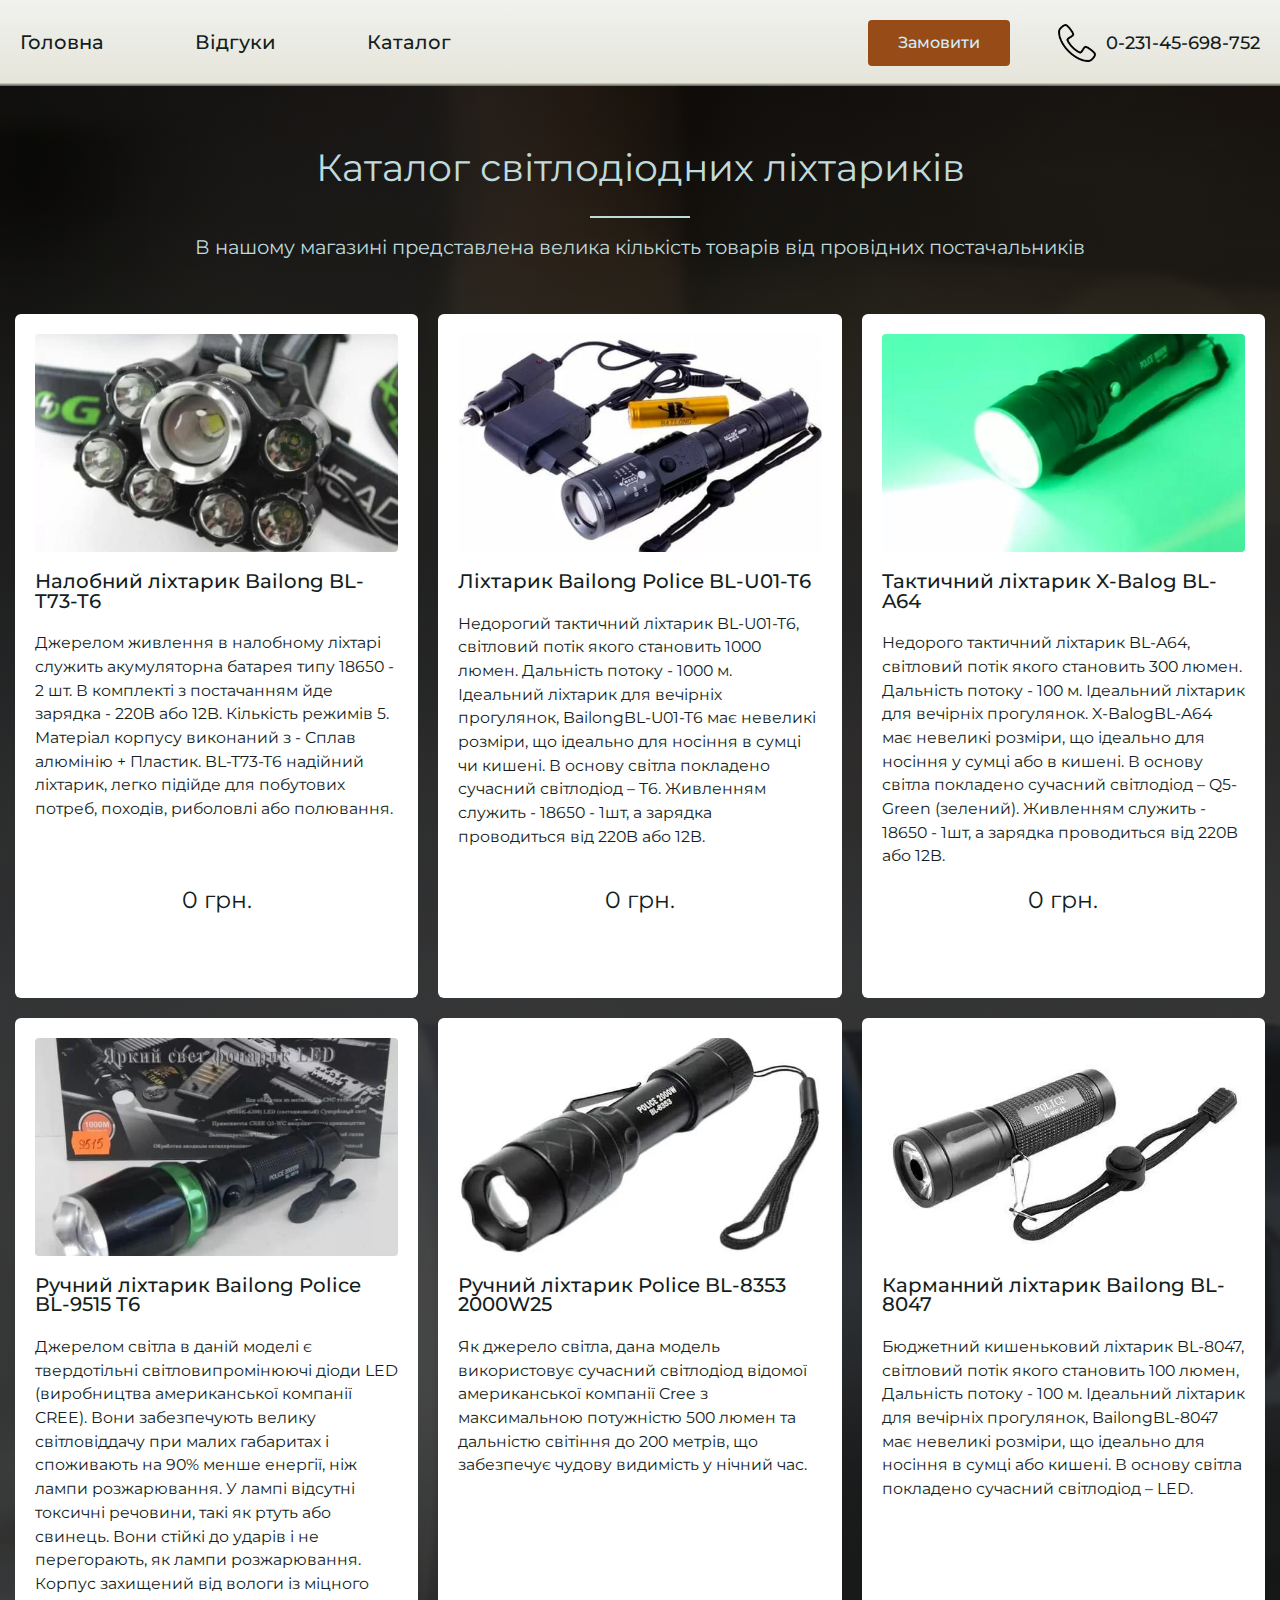
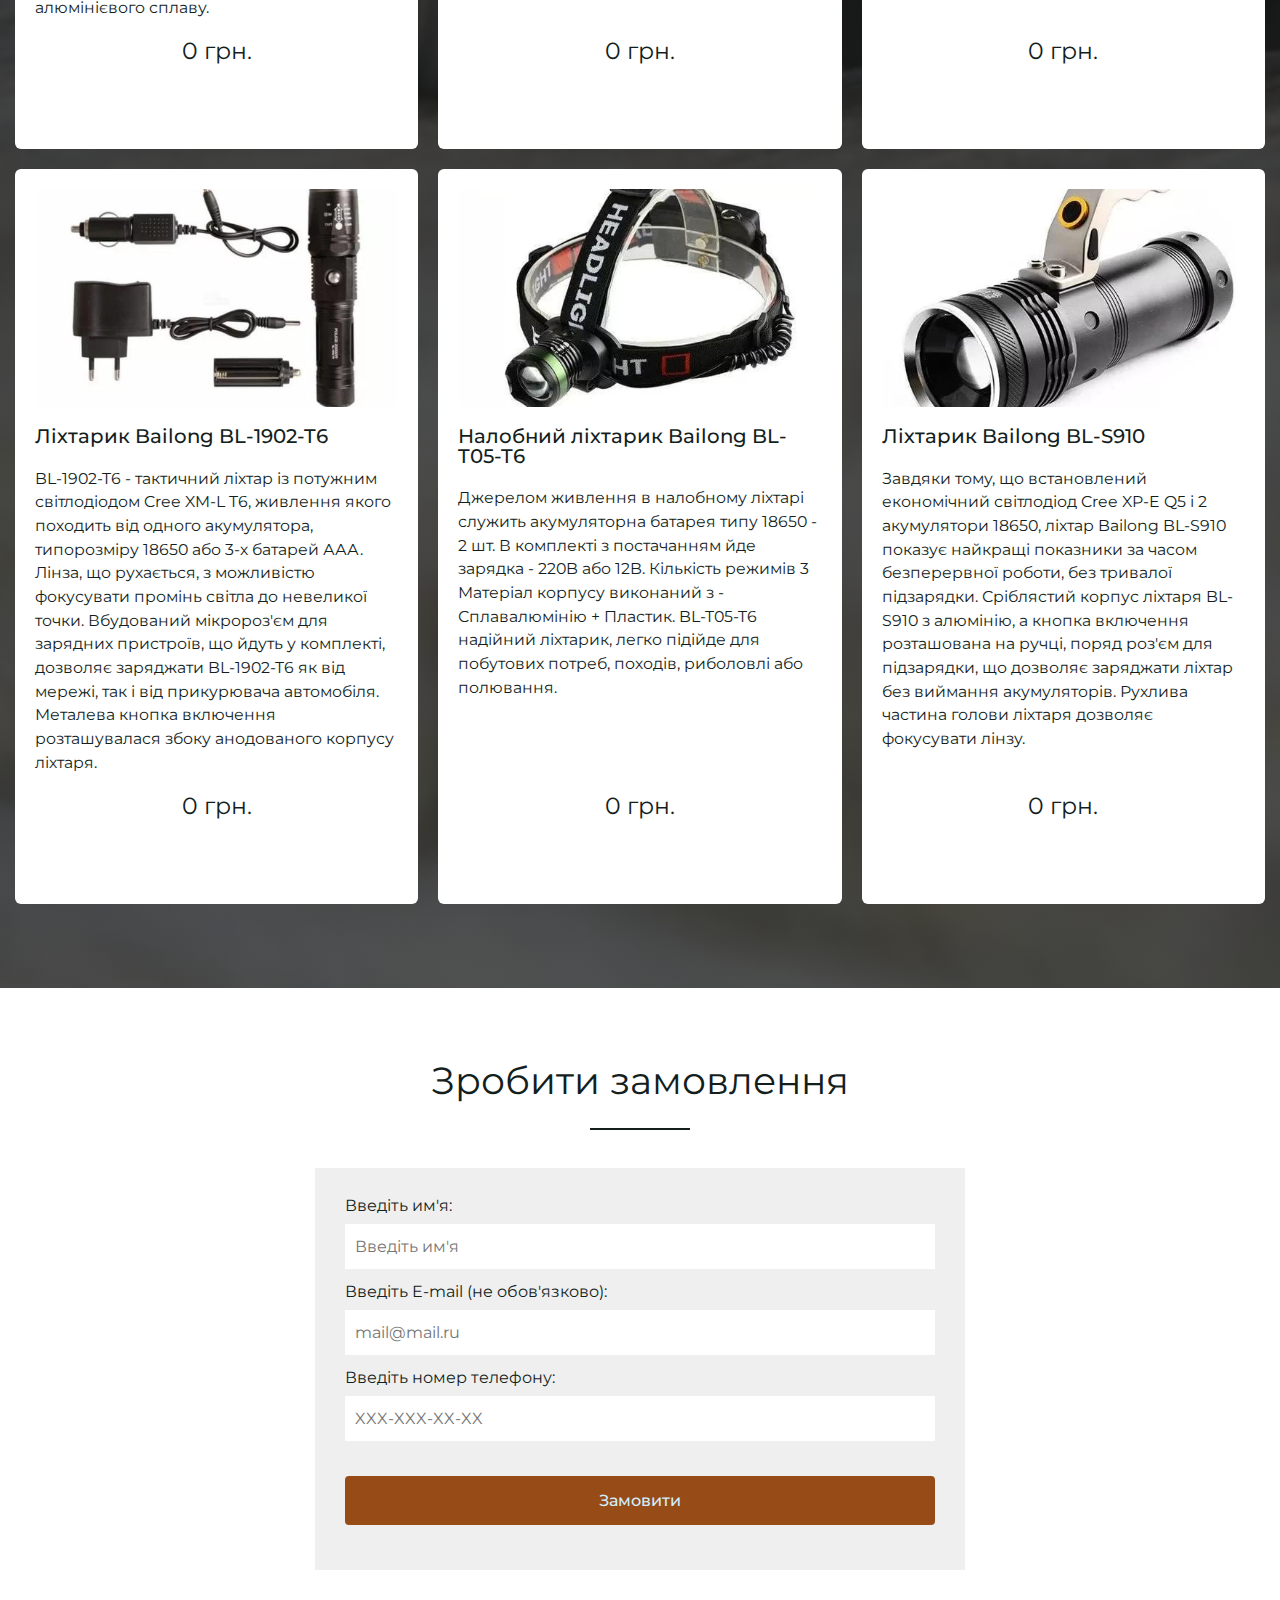
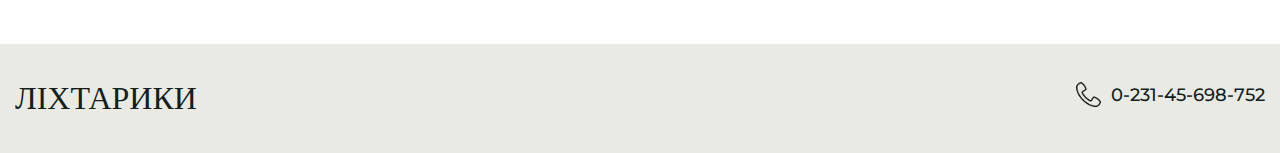
==== commit 0ed34aef: "Add files via upload" ====
--- a/catalog.html
+++ b/catalog.html
@@ -6,7 +6,7 @@
 	<meta charset="UTF-8">
 	<meta name="format-detection" content="telephone=no">
 	<!-- <style>body{opacity: 0;}</style> -->
-	<link rel="stylesheet" href="css/style.min.css?_v=20220405233659">
+	<link rel="stylesheet" href="css/style.min.css?_v=20220406144422">
 	<link rel="shortcut icon" href="favicon.ico">
 	<!-- <meta name="robots" content="noindex, nofollow"> -->
 	<meta name="viewport" content="width=device-width, initial-scale=1.0">
@@ -14,16 +14,16 @@
 
 <body>
 	<div class="wrapper">
-		<header data-scroll-show="1500" class="header">
+		<header data-scroll-show="500" class="header">
 			<div class="header__container">
 				<div class="header__top top-header">
 					<div class="top-header__left left-header">
 						<div class="left-header__menu menu">
-
+							<button type="button" class=" icon-menu"><span></span></button>
 							<nav class="menu__body">
 								<ul class="menu__list">
-									<li class="menu__item"><a href="index.html" class="menu__link">Главная</a></li>
-									<li class="menu__item"><a href="reviews.html" class="menu__link">Отзывы</a></li>
+									<li class="menu__item"><a href="index.html" class="menu__link">Головна</a></li>
+									<li class="menu__item"><a href="reviews.html" class="menu__link">Відгуки</a></li>
 									<li class="menu__item"><a href="catalog.html" class="menu__link">Каталог</a></li>
 								</ul>
 							</nav>
@@ -33,216 +33,214 @@
 						<a href="#" class="header__logo"><img data-src="#" alt=""></a>
 					</div>
 					<div class="top-header__right right-header">
-						<a href="" data-goto=".zayavka" class="right-header__button button">Заказать</a>
-						<div class="right-header__phone">
+						<a href="" data-goto=".zayavka" class="right-header__button button">Замовити</a>
+						<div data-da=".menu__body,765" class="right-header__phone">
 							<img class="right-header__icon" src="img/icons/phone.png" alt="">
 							<a href="tel:023145698752" class="right-header__number">0-231-45-698-752</a>
 						</div>
 					</div>
 
 				</div>
-				<!-- <button type="button" class="menu__icon icon-menu"><span></span></button> -->
+
 			</div>
 		</header>
 		<main class="page">
 			<section class="catalog catalog_padding-top">
 				<div class="catalog__container">
 					<h2 class="catalog__title">
-						Каталог светодиодных фонариков
+						Каталог світлодіодних ліхтариків
 					</h2>
 					<h3 class="catalog__subtitle">
-						В нашем магазине представлено огромное количество товаров от ведущих поставщиков
+						В нашому магазині представлена велика кількість товарів від провідних постачальників
 					</h3>
 					<div class="catalog__body body-catalog">
 						<div class="body-catalog__item">
 							<div class="item-body-catalog">
-								<a href="" class="item-body-catalog__image-ibg"><img src="img/catalog/0.jpg" alt=""></a>
-								<h3 class="item-body-catalog__title">
-									Налобный фонарь Bailong BL-T73-T6
-								</h3>
-								<p class="item-body-catalog__text">
-									Источником питания в налобном фонаре служит аккумуляторная батарея типа 18650 - 2 шт. В
-									комплекте с
-									поставкой идет зарядка - 220B или 12B. Количество режимов 5 Материал корпуса исполнен из -
+								<a href="page-product-1.html" class="item-body-catalog__image-ibg"><img src="img/catalog/0.jpg" alt=""></a>
+								<h3 class="item-body-catalog__title">
+									Налобний ліхтарик Bailong BL-T73-T6
+								</h3>
+								<p class="item-body-catalog__text">
+									Джерелом живлення в налобному ліхтарі служить акумуляторна батарея типу 18650 - 2 шт. В
+									комплекті з
+									постачанням йде зарядка - 220B або 12B. Кількість режимів 5. Матеріал корпусу виконаний з -
 									Сплав
-									алюминия + Пластик. BL-T73-T6 надежный фонарик, легко подойдет для бытовых нужд, походов,
-									рыбалки или
-									охоты.
-								</p>
-								<p class="item-body-catalog__price">
-									0 грн.
-								</p>
-								<a href="page-product-1.html" target="_blank" class="item-body-catalog__button button">Подробнее</a>
+									алюмінію + Пластик. BL-T73-T6 надійний ліхтарик, легко підійде для побутових потреб, походів,
+									риболовлі або
+									полювання.
+								</p>
+								<p class="item-body-catalog__price">
+									0 грн.
+								</p>
+								<a href="page-product-1.html" target="_blank" class="item-body-catalog__button button">Детальніше</a>
 							</div>
 						</div>
 						<div class="body-catalog__item">
 							<div class="item-body-catalog">
 								<a href="" class="item-body-catalog__image-ibg"><img src="img/catalog/02.jpg" alt=""></a>
 								<h3 class="item-body-catalog__title">
-									Фонарик Bailong Police BL-U01-T6
-								</h3>
-								<p class="item-body-catalog__text">
-									Недорогой тактический фонарик BL-U01-T6, световой поток которого составляет 1000 люмен,
-									Дальность
-									потока - 1000 м. Идеальный фонарик для вечерних прогулок,BailongBL-U01-T6 имеет не большие
-									размеры,
-									что идеально для ношения в сумке или в кармане. В основу света положен современный светодиод
-									- T6.
-									Питанием служит - 18650 - 1шт,а зарядка производится от 220B или 12B.
-								</p>
-								<p class="item-body-catalog__price">
-									0 грн.
-								</p>
-								<a href="" target="_blank" class="item-body-catalog__button button">Подробнее</a>
+									Ліхтарик Bailong Police BL-U01-T6
+								</h3>
+								<p class="item-body-catalog__text">
+									Недорогий тактичний ліхтарик BL-U01-T6, світловий потік якого становить 1000 люмен. Дальність
+									потоку - 1000 м. Ідеальний ліхтарик для вечірніх прогулянок, BailongBL-U01-T6 має невеликі
+									розміри,
+									що ідеально для носіння в сумці чи кишені. В основу світла покладено сучасний світлодіод –
+									T6.
+									Живленням служить - 18650 - 1шт, а зарядка проводиться від 220B або 12B.
+								</p>
+								<p class="item-body-catalog__price">
+									0 грн.
+								</p>
+								<a href="" target="_blank" class="item-body-catalog__button button">Детальніше</a>
 							</div>
 						</div>
 						<div class="body-catalog__item">
 							<div class="item-body-catalog">
 								<a href="" class="item-body-catalog__image-ibg"><img src="img/catalog/03.jpg" alt=""></a>
 								<h3 class="item-body-catalog__title">
-									Тактический фонарь X-Balog BL-A64
-								</h3>
-								<p class="item-body-catalog__text">
-									Недорогой тактический фонарик BL-A64, световой поток которого составляет 300 люмен, Дальность
-									потока -
-									100 м. Идеальный фонарик для вечерних прогулок,X-BalogBL-A64 имеет не большие размеры, что
-									идеально
-									для ношения в сумке или в кармане. В основу света положен современный светодиод - Q5-Green
-									(зеленый).
-									Питанием служит - 18650 - 1шт,а зарядка производится от 220B или 12B.
-								</p>
-								<p class="item-body-catalog__price">
-									0 грн.
-								</p>
-								<a href="" target="_blank" class="item-body-catalog__button button">Подробнее</a>
+									Тактичний ліхтарик X-Balog BL-A64
+								</h3>
+								<p class="item-body-catalog__text">
+									Недорого тактичний ліхтарик BL-A64, світловий потік якого становить 300 люмен. Дальність
+									потоку -
+									100 м. Ідеальний ліхтарик для вечірніх прогулянок. X-BalogBL-A64 має невеликі розміри, що
+									ідеально
+									для носіння у сумці або в кишені. В основу світла покладено сучасний світлодіод – Q5-Green
+									(зелений).
+									Живленням служить - 18650 - 1шт, а зарядка проводиться від 220B або 12B.
+								</p>
+								<p class="item-body-catalog__price">
+									0 грн.
+								</p>
+								<a href="" target="_blank" class="item-body-catalog__button button">Детальніше</a>
 							</div>
 						</div>
 						<div class="body-catalog__item">
 							<div class="item-body-catalog">
 								<a href="" class="item-body-catalog__image-ibg"><img src="img/catalog/04.jpg" alt=""></a>
 								<h3 class="item-body-catalog__title">
-									Ручной фонарик Bailong Police BL-9515 T6
-								</h3>
-								<p class="item-body-catalog__text">
-									Источником света в данной модели является твердотельные светоизлучающие диоды LED
-									(производства
-									американской компании CREE). Они обеспечивают большую светоотдачу при малых габаритах и
-									потребляют на
-									90% меньше энергии в сравнении с лампами накаливания. В лампе
-									отсутствуют токсические вещества, такие как ртуть или свинец. Они устойчивы к ударам и не
-									перегорают,
-									как лампы накаливания. Корпус влагозащищенный из прочного алюминиевого сплава .
-								</p>
-								<p class="item-body-catalog__price">
-									0 грн.
-								</p>
-								<a href="" target="_blank" class="item-body-catalog__button button">Подробнее</a>
+									Ручний ліхтарик Bailong Police BL-9515 T6
+								</h3>
+								<p class="item-body-catalog__text">
+									Джерелом світла в даній моделі є твердотільні світловипромінюючі діоди LED (виробництва
+									американської
+									компанії CREE). Вони забезпечують велику світловіддачу при малих габаритах і споживають на
+									90% менше
+									енергії, ніж лампи розжарювання. У лампі відсутні токсичні речовини, такі як ртуть або
+									свинець. Вони
+									стійкі до ударів і не перегорають, як лампи розжарювання. Корпус захищений від вологи із
+									міцного
+									алюмінієвого сплаву.
+								</p>
+								<p class="item-body-catalog__price">
+									0 грн.
+								</p>
+								<a href="" target="_blank" class="item-body-catalog__button button">Детальніше</a>
 							</div>
 						</div>
 						<div class="body-catalog__item">
 							<div class="item-body-catalog">
 								<a href="" class="item-body-catalog__image-ibg"><img src="img/catalog/05.jpg" alt=""></a>
 								<h3 class="item-body-catalog__title">
-									Фонарик ручной Police BL-8353 2000W25
-								</h3>
-								<p class="item-body-catalog__text">
-									Как источник света, данная модель использует современный светодиод известной американской
-									компании
-									Cree с максимальной мощностью 500 люмен и дальностью свечения до 200 метров, что обеспечивает
-									отличную
-									видимость в ночное время.
-								</p>
-								<p class="item-body-catalog__price">
-									0 грн.
-								</p>
-								<a href="" target="_blank" class="item-body-catalog__button button">Подробнее</a>
+									Ручний ліхтарик Police BL-8353 2000W25
+								</h3>
+								<p class="item-body-catalog__text">
+									Як джерело світла, дана модель використовує сучасний світлодіод відомої американської
+									компанії Cree з
+									максимальною потужністю 500 люмен та дальністю світіння до 200 метрів, що забезпечує чудову
+									видимість
+									у нічний час.
+								</p>
+								<p class="item-body-catalog__price">
+									0 грн.
+								</p>
+								<a href="" target="_blank" class="item-body-catalog__button button">Детальніше</a>
 							</div>
 						</div>
 						<div class="body-catalog__item">
 							<div class="item-body-catalog">
 								<a href="" class="item-body-catalog__image-ibg"><img src="img/catalog/06.jpg" alt=""></a>
 								<h3 class="item-body-catalog__title">
-									Карманный фонарь Bailong BL-8047
-								</h3>
-								<p class="item-body-catalog__text">
-									Бюджетный карманный фонарик BL-8047, световой поток которого составляет 100 люмен, Дальность
-									потока -
-									100 м. Идеальный фонарик для вечерних прогулок,BailongBL-8047 имеет не большие размеры, что
-									идеально
-									для ношения в сумке или в кармане. В основу света положен современный светодиод - LED.
-									Питанием служит
-									- ,а зарядка производится от .
-								</p>
-								<p class="item-body-catalog__price">
-									0 грн.
-								</p>
-								<a href="" target="_blank" class="item-body-catalog__button button">Подробнее</a>
+									Карманний ліхтарик Bailong BL-8047
+								</h3>
+								<p class="item-body-catalog__text">
+									Бюджетний кишеньковий ліхтарик BL-8047, світловий потік якого становить 100 люмен, Дальність
+									потоку -
+									100 м. Ідеальний ліхтарик для вечірніх прогулянок, BailongBL-8047 має невеликі розміри, що
+									ідеально
+									для носіння в сумці або кишені. В основу світла покладено сучасний світлодіод – LED.
+								</p>
+								<p class="item-body-catalog__price">
+									0 грн.
+								</p>
+								<a href="" target="_blank" class="item-body-catalog__button button">Детальніше</a>
 							</div>
 						</div>
 						<div class="body-catalog__item">
 							<div class="item-body-catalog">
 								<a href="" class="item-body-catalog__image-ibg"><img src="img/catalog/07.jpg" alt=""></a>
 								<h3 class="item-body-catalog__title">
-									Фонарь Bailong BL-1902-T6
-								</h3>
-								<p class="item-body-catalog__text">
-									BL-1902-T6 - тактический фонарь с мощным светодиодом Cree XM-L T6, питание которого
-									происходит от
-									одного аккумулятора, типоразмера 18650 или 3-х батареек ААА. Плавно двигающаяся линза, с
-									возможностью
-									фокусировать луч света до небольшой точки. Встроенный микроразъем для зарядных устройств
-									идущих в
-									комплекте, позволяет заряжать BL-1902-T6 как от сети, так и от прикуривателя автомобиля.
-									Металлическая
-									кнопка включения расположилась сборку анодированного корпуса фонаря.
-								</p>
-								<p class="item-body-catalog__price">
-									0 грн.
-								</p>
-								<a href="" target="_blank" class="item-body-catalog__button button">Подробнее</a>
+									Ліхтарик Bailong BL-1902-T6
+								</h3>
+								<p class="item-body-catalog__text">
+									BL-1902-T6 - тактичний ліхтар із потужним світлодіодом Cree XM-L T6, живлення якого походить
+									від
+									одного акумулятора, типорозміру 18650 або 3-х батарей ААА. Лінза, що рухається, з можливістю
+									фокусувати промінь світла до невеликої точки. Вбудований мікророз'єм для зарядних пристроїв,
+									що йдуть
+									у комплекті, дозволяє заряджати BL-1902-T6 як від мережі, так і від прикурювача автомобіля.
+									Металева
+									кнопка включення розташувалася збоку анодованого корпусу ліхтаря.
+								</p>
+								<p class="item-body-catalog__price">
+									0 грн.
+								</p>
+								<a href="" target="_blank" class="item-body-catalog__button button">Детальніше</a>
 							</div>
 						</div>
 						<div class="body-catalog__item">
 							<div class="item-body-catalog">
 								<a href="" class="item-body-catalog__image-ibg"><img src="img/catalog/08.jpg" alt=""></a>
 								<h3 class="item-body-catalog__title">
-									Налобный фонарь Bailong BL-T05-T6
-								</h3>
-								<p class="item-body-catalog__text">
-									Источником питания в налобном фонаре служит аккумуляторная батарея типа 18650 - 2 шт. В
-									комплекте с
-									поставкой идет зарядка - 220B или 12B. Количество режимов 3 Материал корпуса исполнен из -
-									Сплав
-									алюминия + Пластик. BL-T05-T6 надежный фонарик, легко подойдет для бытовых нужд, походов,
-									рыбалки или
-									охоты.
-								</p>
-								<p class="item-body-catalog__price">
-									0 грн.
-								</p>
-								<a href="" target="_blank" class="item-body-catalog__button button">Подробнее</a>
+									Налобний ліхтарик Bailong BL-T05-T6
+								</h3>
+								<p class="item-body-catalog__text">
+									Джерелом живлення в налобному ліхтарі служить акумуляторна батарея типу 18650 - 2 шт. В
+									комплекті з
+									постачанням йде зарядка - 220B або 12B. Кількість режимів 3 Матеріал корпусу виконаний з -
+									Сплавалюмінію + Пластик. BL-T05-T6 надійний ліхтарик, легко підійде для побутових потреб,
+									походів,
+									риболовлі або
+									полювання.
+								</p>
+								<p class="item-body-catalog__price">
+									0 грн.
+								</p>
+								<a href="" target="_blank" class="item-body-catalog__button button">Детальніше</a>
 							</div>
 						</div>
 						<div class="body-catalog__item">
 							<div class="item-body-catalog">
 								<a href="" class="item-body-catalog__image-ibg"><img src="img/catalog/09.jpg" alt=""></a>
 								<h3 class="item-body-catalog__title">
-									Фонарь Bailong BL-S910
-								</h3>
-								<p class="item-body-catalog__text">
-									Благодаря тому что установлен экономичный светодиод Cree XP-E Q5 и 2 аккумулятора 18650,
-									фонарь
-									Bailong BL-S910 показывает лучшие показатели по времени беспрерывной работы, без длительной
-									подзарядки. Серебристый корпус фонаря BL-S910 из алюминия, а кнопка включения расположена на
-									ручке,
-									рядом разъем для подзарядки, позволяющий заряжать фонарь не вынимания аккумуляторов.
-									Подвижная часть
-									головы фонаря дает возможность фокусировать линзу.
-								</p>
-								<p class="item-body-catalog__price">
-									0 грн.
-								</p>
-								<a href="" target="_blank" class="item-body-catalog__button button">Подробнее</a>
+									Ліхтарик Bailong BL-S910
+								</h3>
+								<p class="item-body-catalog__text">
+									Завдяки тому, що встановлений економічний світлодіод Cree XP-E Q5 і 2 акумулятори 18650,
+									ліхтар
+									Bailong BL-S910 показує найкращі показники за часом безперервної роботи, без тривалої
+									підзарядки.
+									Сріблястий корпус ліхтаря BL-S910 з алюмінію, а кнопка включення розташована на ручці, поряд
+									роз'єм
+									для підзарядки, що дозволяє заряджати ліхтар без виймання акумуляторів. Рухлива частина
+									голови ліхтаря
+									дозволяє фокусувати лінзу.
+								</p>
+								<p class="item-body-catalog__price">
+									0 грн.
+								</p>
+								<a href="" target="_blank" class="item-body-catalog__button button">Детальніше</a>
 							</div>
 						</div>
 					</div>
@@ -251,27 +249,25 @@
 			<section class="zayavka">
 				<div class="zayavka__container">
 					<h2 class="zayavka__title">
-						Оставить заявку
+						Зробити замовлення
 					</h2>
 					<form action="#" class="zayavka__form form-zayavka">
 						<div class="form-zayavka__line">
-							<label for="name" class="form-zayavka__label">Введите имя:</label>
-							<input id="name" type="text" placeholder="Введите имя" class="form-zayavka__input">
-						</div>
-						<div class="form-zayavka__line">
-							<label for="email" class="form-zayavka__label">Введите E-mail (не обязательно):</label>
+							<label for="name" class="form-zayavka__label">Введіть им'я:</label>
+							<input id="name" type="text" placeholder="Введіть им'я" class="form-zayavka__input">
+						</div>
+						<div class="form-zayavka__line">
+							<label for="email" class="form-zayavka__label">Введіть E-mail (не обов'язково):</label>
 							<input id="email" type="email" placeholder="mail@mail.ru" class="form-zayavka__input">
 						</div>
 						<div class="form-zayavka__line">
-							<label for="tel" class="form-zayavka__label">Введите номер телефона:</label>
+							<label for="tel" class="form-zayavka__label">Введіть номер телефону:</label>
 							<input id="tel" type="text" placeholder="XXX-XXX-XX-XX" class="form-zayavka__input">
 						</div>
 						<div class="form-zayavka__line">
-							<button class="form-zayavka__button button">Заказать</button>
-						</div>
-						<div class="form-zayavka__line">
-							<div class="form-zayavka__confiden">Нажимая на кнопку, Вы принимаете <a href="#">Положение</a> и <a href="#">Согласие
-								</a> на обработку персональных данных.</div>
+							<button class="form-zayavka__button button">Замовити</button>
+						</div>
+						<div class="form-zayavka__line">
 						</div>
 
 					</form>
@@ -282,7 +278,7 @@
 			<div class="footer__container">
 				<div class="footer__left left-footer">
 					<div class="left-footer__logo">
-						ФОНАРИКИ
+						<a href="index.html">ЛІХТАРИКИ</a>
 					</div>
 				</div>
 				<div class="footer__right right-footer ">
@@ -304,7 +300,7 @@
 			</div>
 		</div>
 	</div>
-	<script src="js/app.min.js?_v=20220405233659"></script>
+	<script src="js/app.min.js?_v=20220406144422"></script>
 </body>
 
 </html>--- a/css/style.min.css
+++ b/css/style.min.css
@@ -1 +1 @@
-@charset "UTF-8";@font-face{font-family:Montserrat;font-display:swap;src:url(../fonts/Montserrat-Bold.woff2) format("woff2"),url(../fonts/Montserrat-Bold.woff) format("woff");font-weight:700;font-style:normal}@font-face{font-family:Montserrat;font-display:swap;src:url(../fonts/Montserrat-Medium.woff2) format("woff2"),url(../fonts/Montserrat-Medium.woff) format("woff");font-weight:500;font-style:normal}@font-face{font-family:Montserrat;font-display:swap;src:url(../fonts/Montserrat-Regular.woff2) format("woff2"),url(../fonts/Montserrat-Regular.woff) format("woff");font-weight:400;font-style:normal}@font-face{font-family:Montserrat;font-display:swap;src:url(../fonts/Montserrat-SemiBold.woff2) format("woff2"),url(../fonts/Montserrat-SemiBold.woff) format("woff");font-weight:600;font-style:normal}@font-face{font-family:OpenSans;font-display:swap;src:url(../fonts/OpenSans-SemiBold.woff2) format("woff2"),url(../fonts/OpenSans-SemiBold.woff) format("woff");font-weight:600;font-style:normal}*{padding:0;margin:0;border:0}*,:after,:before{-webkit-box-sizing:border-box;box-sizing:border-box}body,html{height:100%;min-width:320px}body{color:#131e1d;line-height:1;font-family:Montserrat;font-size:1rem;-ms-text-size-adjust:100%;-moz-text-size-adjust:100%;-webkit-text-size-adjust:100%;-webkit-font-smoothing:antialiased;-moz-osx-font-smoothing:grayscale}button,input,textarea{font-family:Montserrat;font-size:inherit}button{cursor:pointer;color:inherit;background-color:inherit}a{color:inherit}a:link,a:visited{text-decoration:none}a:hover{text-decoration:none}ul li{list-style:none}img{vertical-align:top}h1,h2,h3,h4,h5,h6{font-weight:inherit;font-size:inherit}.lock body{overflow:hidden;-ms-touch-action:none;touch-action:none}.wrapper{min-height:100%;display:-webkit-box;display:-ms-flexbox;display:flex;-webkit-box-orient:vertical;-webkit-box-direction:normal;-ms-flex-direction:column;flex-direction:column;overflow:hidden}.wrapper>main{-webkit-box-flex:1;-ms-flex:1 1 auto;flex:1 1 auto}.wrapper>*{min-width:0}[class*=__container]{max-width:85.625rem;-webkit-box-sizing:content-box;box-sizing:content-box;margin:0 auto;padding:0 .9375rem}body::after{content:"";background-color:rgba(0,0,0,.5);position:fixed;width:100%;height:100%;top:0;left:0;opacity:0;-webkit-transition:opacity .8s ease 0s;-o-transition:opacity .8s ease 0s;transition:opacity .8s ease 0s;pointer-events:none;z-index:149}body.popup-show::after{opacity:1}.popup{position:fixed;top:0;left:0;bottom:0;right:0;padding:30px 10px;-webkit-transition:visibility .8s ease 0s;-o-transition:visibility .8s ease 0s;transition:visibility .8s ease 0s;visibility:hidden;pointer-events:none}.popup_show{z-index:150;visibility:visible;overflow:auto;pointer-events:auto}.popup_show .popup__content{visibility:visible;-webkit-transform:scale(1);-ms-transform:scale(1);transform:scale(1)}.popup__wrapper{display:-webkit-box;display:-ms-flexbox;display:flex;-webkit-box-orient:vertical;-webkit-box-direction:normal;-ms-flex-direction:column;flex-direction:column;-webkit-box-align:center;-ms-flex-align:center;align-items:center;min-height:100%;-webkit-box-flex:1;-ms-flex:1 1 auto;flex:1 1 auto;width:100%;display:flex;-webkit-box-pack:center;-ms-flex-pack:center;justify-content:center;align-items:center}.popup__content{visibility:hidden;-webkit-transform:scale(0);-ms-transform:scale(0);transform:scale(0);-webkit-transition:-webkit-transform .3s ease 0s;transition:-webkit-transform .3s ease 0s;-o-transition:transform .3s ease 0s;transition:transform .3s ease 0s;transition:transform .3s ease 0s,-webkit-transform .3s ease 0s;background-color:#eee;padding:20px;width:100%;max-width:900px;border-radius:20px}.lock .popup__content{visibility:visible}.tabs__navigation{display:-webkit-box;display:-ms-flexbox;display:flex;-ms-flex-wrap:wrap;flex-wrap:wrap;position:relative}.tabs__navigation::after{content:"";width:100%;height:2px;background-color:rgba(235,235,229,.801);position:absolute;bottom:0;left:0}.tabs__title{padding:.625rem 0;font-weight:500;position:relative;z-index:1}.tabs__title._tab-active{color:#974c18}.tabs__title._tab-active::after{content:"";width:100%;height:2px;background-color:#974c18;position:absolute;bottom:0;left:0;z-index:2}.tabs__content{padding:1.5625rem 0}.tabs__body{background-color:#efefef;padding:0 1.875rem;border-radius:8px}[data-fullscreen]{min-height:100vh}.touch [data-fullscreen]{min-height:calc(var(--vh,1vh) * 100)}[class*=-ibg]{position:relative}[class*=-ibg] img{position:absolute;width:100%;height:100%;top:0;left:0;-o-object-fit:cover;object-fit:cover}[class*=-ibg_contain] img{-o-object-fit:contain;object-fit:contain}.button{display:-webkit-inline-box;display:-ms-inline-flexbox;display:inline-flex;-webkit-box-align:center;-ms-flex-align:center;align-items:center;-webkit-box-pack:center;-ms-flex-pack:center;justify-content:center;padding:15px 30px;background-color:#974c18;-ms-flex-item-align:center;-ms-grid-row-align:center;align-self:center;border-radius:4px;color:#d1f0fd;-webkit-transition:all .2s ease 0s;-o-transition:all .2s ease 0s;transition:all .2s ease 0s;font-weight:500}.title{text-align:center;margin-bottom:20px;position:relative;line-height:1.5;z-index:5}.title::after{content:"";display:block;width:100px;height:2px;margin:0 auto;background-color:#131e1d;position:relative;z-index:5}.header{position:absolute;width:100%;top:0;left:0;z-index:6;background:#f1f1ef;background:-webkit-gradient(linear,left top,left bottom,from(#f1f1ef),color-stop(96%,#e5e5da),to(rgba(218,218,199,.3729866947)));background:-o-linear-gradient(top,#f1f1ef 0,#e5e5da 96%,rgba(218,218,199,.3729866947) 100%);background:linear-gradient(180deg,#f1f1ef 0,#e5e5da 96%,rgba(218,218,199,.3729866947) 100%);padding:10px 0}.header__top{min-height:3.75rem;padding:.625rem .3125rem}.header._header-scroll{position:fixed;top:-200px}.header._header-show{top:0;-webkit-transition:all .2s ease 0s;-o-transition:all .2s ease 0s;transition:all .2s ease 0s}.top-header{display:-webkit-box;display:-ms-flexbox;display:flex;-webkit-box-align:center;-ms-flex-align:center;align-items:center;-ms-flex-wrap:wrap;flex-wrap:wrap}.top-header__left{-webkit-box-flex:1;-ms-flex:1 1 auto;flex:1 1 auto;padding-right:10px}.menu__list{display:-webkit-box;display:-ms-flexbox;display:flex;-webkit-box-align:center;-ms-flex-align:center;align-items:center;-ms-flex-wrap:wrap;flex-wrap:wrap;width:100%}.menu__link{-webkit-transition:all .2s ease 0s;-o-transition:all .2s ease 0s;transition:all .2s ease 0s;border-bottom:1px solid transparent;padding-bottom:5px;padding-top:5px;font-weight:500}.right-header{display:-webkit-box;display:-ms-flexbox;display:flex;-webkit-column-gap:50px;-moz-column-gap:50px;column-gap:50px;-ms-flex-item-align:stretch;-ms-grid-row-align:stretch;align-self:stretch}.right-header__phone{display:-webkit-box;display:-ms-flexbox;display:flex;row-gap:10px;-webkit-box-pack:center;-ms-flex-pack:center;justify-content:center;-webkit-box-align:center;-ms-flex-align:center;align-items:center;-webkit-column-gap:10px;-moz-column-gap:10px;column-gap:10px}.right-header__phone:hover .right-header__icon{-webkit-animation:tuda-suda 1s infinite ease;animation:tuda-suda 1s infinite ease}.right-header__phone p{font-weight:500}.right-header__icon{max-width:38px}.right-header__number{font-size:1.125rem;font-weight:500;-webkit-transition:all .2s ease 0s;-o-transition:all .2s ease 0s;transition:all .2s ease 0s}@-webkit-keyframes tuda-suda{0%{-webkit-transform:rotate(0);transform:rotate(0)}50%{-webkit-transform:rotate(5deg);transform:rotate(5deg)}100%{-webkit-transform:rotate(0);transform:rotate(0)}}@keyframes tuda-suda{0%{-webkit-transform:rotate(0);transform:rotate(0)}50%{-webkit-transform:rotate(5deg);transform:rotate(5deg)}100%{-webkit-transform:rotate(0);transform:rotate(0)}}.footer{background-color:#eaeae4}.footer__container{display:-webkit-box;display:-ms-flexbox;display:flex;-ms-flex-wrap:wrap;flex-wrap:wrap}.footer__left{-webkit-box-flex:1;-ms-flex:1 1 auto;flex:1 1 auto}.left-footer__logo{font-weight:400;font-size:2rem;font-family:"Open Sans"}.right-footer__phone{display:-webkit-box;display:-ms-flexbox;display:flex;row-gap:10px;-webkit-box-pack:center;-ms-flex-pack:center;justify-content:center;-webkit-box-align:center;-ms-flex-align:center;align-items:center;-webkit-column-gap:10px;-moz-column-gap:10px;column-gap:10px}.right-footer__phone:hover .right-footer__icon{-webkit-animation:tuda-suda 1s infinite linear;animation:tuda-suda 1s infinite linear}.right-footer__phone p{font-weight:500}.right-footer__icon{max-width:25px}.right-footer__number{font-size:1.125rem;font-weight:500;-webkit-transition:all .2s ease 0s;-o-transition:all .2s ease 0s;transition:all .2s ease 0s}.start{color:#bfdbde;text-shadow:0 0 3px rgba(0,0,0,.63);background:url(../img/start/bg.png) 0 0/cover no-repeat;position:relative;z-index:5}.start::after{content:"";width:100%;height:100%;background:-webkit-gradient(linear,left top,left bottom,from(rgba(0,0,0,.8)),to(rgba(44,46,46,.8)));background:-o-linear-gradient(top,rgba(0,0,0,.8) 0,rgba(44,46,46,.8) 100%);background:linear-gradient(180deg,rgba(0,0,0,.8) 0,rgba(44,46,46,.8) 100%);position:absolute;top:0;left:0;z-index:1}.start__container{display:-webkit-box;display:-ms-flexbox;display:flex;-webkit-box-orient:vertical;-webkit-box-direction:normal;-ms-flex-direction:column;flex-direction:column}.start__title{line-height:1;position:relative;z-index:5;margin-bottom:1.25rem}.start__title::after{content:"";display:block;width:130px;height:2px;background-color:#bfdbde}.start__text{position:relative;z-index:5;line-height:1.5}.start__text_bottom{text-align:center;font-size:.875rem}.start__button{position:relative;z-index:5}.start__button:hover{color:#3f4261}.start__down{display:block;-ms-flex-item-align:center;-ms-grid-row-align:center;align-self:center;position:absolute;bottom:65px;left:48.5%;z-index:5;-webkit-animation:up-down 1.2s infinite ease;animation:up-down 1.2s infinite ease;cursor:pointer}.start__down img{width:50px}@-webkit-keyframes up-down{0%{-webkit-transform:translate(0,0);transform:translate(0,0)}50%{-webkit-transform:translate(0,10px);transform:translate(0,10px)}100%{-webkit-transform:translate(0,0);transform:translate(0,0)}}@keyframes up-down{0%{-webkit-transform:translate(0,0);transform:translate(0,0)}50%{-webkit-transform:translate(0,10px);transform:translate(0,10px)}100%{-webkit-transform:translate(0,0);transform:translate(0,0)}}.advantage{background-color:#efefef}.advantage__title{text-align:center;margin-bottom:20px}.advantage__title::after{content:"";display:block;width:100px;height:2px;margin:0 auto;background-color:#131e1d}.advantage__subtitle{text-align:center}.advantage__body{display:-webkit-box;display:-ms-flexbox;display:flex;-ms-flex-wrap:wrap;flex-wrap:wrap;margin:0 -10px}.body-advantage__item{display:-webkit-box;display:-ms-flexbox;display:flex;-webkit-box-orient:vertical;-webkit-box-direction:normal;-ms-flex-direction:column;flex-direction:column;padding:10px 10px;-webkit-box-flex:1;-ms-flex:1 1 380px;flex:1 1 380px}.body-advantage__content{height:100%;display:-webkit-box;display:-ms-flexbox;display:flex;-webkit-box-orient:vertical;-webkit-box-direction:normal;-ms-flex-direction:column;flex-direction:column;gap:20px;padding:20px;background-color:#fff}.content-body-advantage__image-ibg{margin-top:10px;padding-bottom:6.6666666667em}.content-body-advantage__image-ibg img{-o-object-fit:contain;object-fit:contain}.content-body-advantage__title{line-height:1.5;text-align:center;font-weight:500}.content-body-advantage__text{line-height:1.5}.catalog{background:url(../img/catalog/bg.jpg) 0 0/cover no-repeat;position:relative;z-index:5}.catalog__container::after{content:"";width:100%;height:100%;background:-webkit-gradient(linear,left top,left bottom,from(rgba(0,0,0,.8)),to(rgba(44,46,46,.8)));background:-o-linear-gradient(top,rgba(0,0,0,.8) 0,rgba(44,46,46,.8) 100%);background:linear-gradient(180deg,rgba(0,0,0,.8) 0,rgba(44,46,46,.8) 100%);position:absolute;top:0;left:0;z-index:1}.catalog__title{text-align:center;margin-bottom:20px;color:#bfdbde;position:relative;z-index:5}.catalog__title::after{content:"";display:block;width:100px;height:2px;margin:0 auto;background-color:#bfdbde;position:relative;z-index:5}.catalog__subtitle{text-align:center;color:#bfdbde;position:relative;z-index:5}.catalog__body{position:relative;z-index:5}.body-catalog{display:-webkit-box;display:-ms-flexbox;display:flex;-ms-flex-wrap:wrap;flex-wrap:wrap;margin:0 -10px}.body-catalog__item{-webkit-box-flex:1;-ms-flex:1 0 33.33%;flex:1 0 33.33%;padding:10px;min-width:300px}.item-body-catalog{display:-webkit-box;display:-ms-flexbox;display:flex;-ms-flex-wrap:wrap;flex-wrap:wrap;-webkit-box-orient:vertical;-webkit-box-direction:normal;-ms-flex-direction:column;flex-direction:column;gap:20px;background-color:#fff;padding:20px;border-radius:6px;height:100%;overflow:hidden;-webkit-transition:all .3s ease 0s;-o-transition:all .3s ease 0s;transition:all .3s ease 0s}.item-body-catalog__image-ibg{padding-bottom:60%}.item-body-catalog__image-ibg img{border-radius:4px}.item-body-catalog__title{font-weight:500}.item-body-catalog__text{line-height:1.5;-webkit-box-flex:1;-ms-flex:1 1 auto;flex:1 1 auto}.item-body-catalog__price{-ms-flex-item-align:center;-ms-grid-row-align:center;align-self:center}.item-body-catalog__button{-ms-flex-item-align:stretch;-ms-grid-row-align:stretch;align-self:stretch;-webkit-transform:translate(0,200%);-ms-transform:translate(0,200%);transform:translate(0,200%);-webkit-transition:all .2s ease 0s;-o-transition:all .2s ease 0s;transition:all .2s ease 0s}.item-body-catalog:hover{background-color:#a3a1a1;color:rgba(255,255,255,.747);cursor:pointer;-webkit-transform:scale(101%);-ms-transform:scale(101%);transform:scale(101%)}.item-body-catalog:hover .item-body-catalog__button{-webkit-transform:translate(0,0);-ms-transform:translate(0,0);transform:translate(0,0)}.quostions__container{display:-webkit-box;display:-ms-flexbox;display:flex;-webkit-box-orient:vertical;-webkit-box-direction:normal;-ms-flex-direction:column;flex-direction:column;text-align:center}.quostions__button{padding:15px 100px}.reviews{background-color:#efefef}.reviews__title{text-align:center;margin-bottom:20px}.reviews__title::after{content:"";display:block;width:100px;height:2px;margin:0 auto;background-color:#131e1d}.reviews__subtitle{text-align:center}.reviews__body{margin:0 -15px}.body-reviews{display:-webkit-box;display:-ms-flexbox;display:flex;-ms-flex-wrap:wrap;flex-wrap:wrap}.body-reviews__item{-webkit-box-flex:1;-ms-flex:1 1 50%;flex:1 1 50%;min-width:400px;padding:10px 15px}.item-body-reviews{background-color:#fff;border-radius:4px;padding:20px;display:-webkit-box;display:-ms-flexbox;display:flex}.item-body-reviews__left{-webkit-box-flex:1;-ms-flex:1 1 25%;flex:1 1 25%}.item-body-reviews__image-ibg{padding-bottom:100%}.item-body-reviews__right{-webkit-box-flex:1;-ms-flex:1 1 75%;flex:1 1 75%}.item-body-reviews__name{font-weight:400;color:#5a5a5a;margin-bottom:20px}.item-body-reviews__text{line-height:1.5}.zayavka__title{text-align:center}.zayavka__title::after{content:"";display:block;width:100px;height:2px;margin:0 auto;background-color:#131e1d}.zayavka__form{background-color:#efefef;padding:30px;max-width:650px;margin:0 auto}.form-zayavka{display:-webkit-box;display:-ms-flexbox;display:flex;-webkit-box-orient:vertical;-webkit-box-direction:normal;-ms-flex-direction:column;flex-direction:column;gap:15px}.form-zayavka__line{display:-webkit-box;display:-ms-flexbox;display:flex;-webkit-box-orient:vertical;-webkit-box-direction:normal;-ms-flex-direction:column;flex-direction:column;gap:10px}.form-zayavka__input{min-height:45px;padding:5px 10px}.form-zayavka__input:focus{outline:0;-webkit-transform:scale(103%);-ms-transform:scale(103%);transform:scale(103%)}.form-zayavka__input::-webkit-input-placeholder{-webkit-transition:all .5s ease 0s;transition:all .5s ease 0s}.form-zayavka__input::-moz-placeholder{-moz-transition:all .5s ease 0s;transition:all .5s ease 0s}.form-zayavka__input:-ms-input-placeholder{-ms-transition:all .5s ease 0s;transition:all .5s ease 0s}.form-zayavka__input::-ms-input-placeholder{-ms-transition:all .5s ease 0s;transition:all .5s ease 0s}.form-zayavka__input::placeholder{-webkit-transition:all .5s ease 0s;-o-transition:all .5s ease 0s;transition:all .5s ease 0s}.form-zayavka__input:focus::-webkit-input-placeholder{-webkit-transform:translate(50px);transform:translate(50px);opacity:0}.form-zayavka__input:focus::-moz-placeholder{transform:translate(50px);opacity:0}.form-zayavka__input:focus:-ms-input-placeholder{-ms-transform:translate(50px);transform:translate(50px);opacity:0}.form-zayavka__input:focus::-ms-input-placeholder{-ms-transform:translate(50px);transform:translate(50px);opacity:0}.form-zayavka__input:focus::placeholder{-webkit-transform:translate(50px);-ms-transform:translate(50px);transform:translate(50px);opacity:0}.form-zayavka__button{margin-top:20px;-ms-flex-item-align:stretch;-ms-grid-row-align:stretch;align-self:stretch}.form-zayavka__confiden{line-height:1.5}.form-zayavka__confiden a{text-decoration:underline;-webkit-transition:all .2s ease 0s;-o-transition:all .2s ease 0s;transition:all .2s ease 0s}.page-product__body{background:-webkit-gradient(linear,left top,left bottom,from(rgba(0,0,0,.8)),to(rgba(44,46,46,.8)));background:-o-linear-gradient(top,rgba(0,0,0,.8) 0,rgba(44,46,46,.8) 100%);background:linear-gradient(180deg,rgba(0,0,0,.8) 0,rgba(44,46,46,.8) 100%)}.product-body__container{display:-webkit-box;display:-ms-flexbox;display:flex;-webkit-box-align:center;-ms-flex-align:center;align-items:center}.product-body__slider{-webkit-box-flex:1;-ms-flex:1 1 50%;flex:1 1 50%;border-radius:8px;-webkit-box-shadow:0 0 5px rgba(0,0,0,.3);box-shadow:0 0 5px rgba(0,0,0,.3)}.product-body__slide img{width:100%}.product-body__price{position:relative;z-index:5;-webkit-box-flex:1;-ms-flex:1 1 50%;flex:1 1 50%;display:-webkit-box;display:-ms-flexbox;display:flex;-webkit-box-orient:vertical;-webkit-box-direction:normal;-ms-flex-direction:column;flex-direction:column;padding:10px 20px;-webkit-box-shadow:0 0 5px rgba(0,0,0,.3);box-shadow:0 0 5px rgba(0,0,0,.3);border-radius:8px;margin-left:20px;background-color:#eaeae4}.product-body__title{line-height:1.5;font-weight:500}.product-body__number{text-align:center}.product-body__button{-ms-flex-item-align:stretch;-ms-grid-row-align:stretch;align-self:stretch;margin-bottom:20px}.description-product-body__title{font-weight:500;line-height:1.5}.description-product-body__text{line-height:1.5}.description-product-body__text span{font-weight:700}.description-product-body__list{display:-webkit-box;display:-ms-flexbox;display:flex;-webkit-box-orient:vertical;-webkit-box-direction:normal;-ms-flex-direction:column;flex-direction:column}.description-product-body__item:last-child{font-weight:600}.charachteristic__body{display:-webkit-box;display:-ms-flexbox;display:flex;-ms-flex-wrap:wrap;flex-wrap:wrap}.body-charachteristic{margin:0 -15px}.body-charachteristic__item{-webkit-box-flex:1;-ms-flex:1 0 50%;flex:1 0 50%;padding:15px}.item-body-charachteristic{display:-webkit-box;display:-ms-flexbox;display:flex;-webkit-box-orient:vertical;-webkit-box-direction:normal;-ms-flex-direction:column;flex-direction:column}.item-body-charachteristic__line{display:-webkit-box;display:-ms-flexbox;display:flex;-ms-flex-wrap:wrap;flex-wrap:wrap;position:relative;gap:5px}.item-body-charachteristic__line::after{content:"";width:100%;height:2px;background-color:#fff;position:absolute;bottom:-15px;left:0}.item-body-charachteristic__left{-webkit-box-flex:1;-ms-flex:1 1 auto;flex:1 1 auto}.item-body-charachteristic__right{font-weight:600}.reviews__wrapper-form{padding-left:40px;padding-top:10px}.reviews__bottom{display:-webkit-box;display:-ms-flexbox;display:flex;-webkit-box-align:start;-ms-flex-align:start;align-items:flex-start}.reviews__form{-webkit-box-flex:1;-ms-flex:1 1 50%;flex:1 1 50%}.body-reviews_one{-webkit-box-flex:1;-ms-flex:1 1 50%;flex:1 1 50%;height:468px;overflow:auto}.body-reviews__item_one{-webkit-box-flex:1;-ms-flex:1 1 100%;flex:1 1 100%}.form-reviews{background-color:#fff;padding:20px;display:-webkit-box;display:-ms-flexbox;display:flex;-webkit-box-orient:vertical;-webkit-box-direction:normal;-ms-flex-direction:column;flex-direction:column;gap:20px;border-radius:8px}.form-reviews__line{display:-webkit-box;display:-ms-flexbox;display:flex;-webkit-box-orient:vertical;-webkit-box-direction:normal;-ms-flex-direction:column;flex-direction:column;gap:10px}.form-reviews__line textarea{width:100%;height:100px;resize:none;overflow:auto}.form-reviews__label{font-weight:500}.form-reviews__input{min-height:45px;padding:5px 10px;background-color:#efefef}.form-reviews__input:focus{outline:0;-webkit-transform:scale(103%);-ms-transform:scale(103%);transform:scale(103%)}.form-reviews__input::-webkit-input-placeholder{-webkit-transition:all .5s ease 0s;transition:all .5s ease 0s}.form-reviews__input::-moz-placeholder{-moz-transition:all .5s ease 0s;transition:all .5s ease 0s}.form-reviews__input:-ms-input-placeholder{-ms-transition:all .5s ease 0s;transition:all .5s ease 0s}.form-reviews__input::-ms-input-placeholder{-ms-transition:all .5s ease 0s;transition:all .5s ease 0s}.form-reviews__input::placeholder{-webkit-transition:all .5s ease 0s;-o-transition:all .5s ease 0s;transition:all .5s ease 0s}.form-reviews__input:focus::-webkit-input-placeholder{-webkit-transform:translate(50px);transform:translate(50px);opacity:0}.form-reviews__input:focus::-moz-placeholder{transform:translate(50px);opacity:0}.form-reviews__input:focus:-ms-input-placeholder{-ms-transform:translate(50px);transform:translate(50px);opacity:0}.form-reviews__input:focus::-ms-input-placeholder{-ms-transform:translate(50px);transform:translate(50px);opacity:0}.form-reviews__input:focus::placeholder{-webkit-transform:translate(50px);-ms-transform:translate(50px);transform:translate(50px);opacity:0}.form-reviews__button{-ms-flex-item-align:stretch;-ms-grid-row-align:stretch;align-self:stretch}.video-product__subtitle{text-align:center}.video-product__item{max-width:680px;margin:0 auto}.video-product__item iframe{width:100%;height:314px}.swiper{overflow:hidden}.swiper-wrapper{width:100%;height:100%;-webkit-box-sizing:content-box;box-sizing:content-box;display:-webkit-box;display:-ms-flexbox;display:flex;position:relative}.swiper-vertical .swiper-wrapper{-webkit-box-orient:vertical;-webkit-box-direction:normal;-ms-flex-direction:column;flex-direction:column}.swiper-autoheight .swiper-wrapper{-webkit-box-align:start;-ms-flex-align:start;align-items:flex-start}.swiper-initialized .swiper-slide{-ms-flex-negative:0;flex-shrink:0}.swiper-android .swiper-slide,.swiper-android .swiper-wrapper{-webkit-transform:translate3d(0,0,0);transform:translate3d(0,0,0)}.swiper-button-lock{display:none!important}@font-face{font-family:swiper-icons;src:url("data:application/font-woff;charset=utf-8;base64, [base64]//wADZ2x5ZgAAAywAAADMAAAD2MHtryVoZWFkAAABbAAAADAAAAA2E2+eoWhoZWEAAAGcAAAAHwAAACQC9gDzaG10eAAAAigAAAAZAAAArgJkABFsb2NhAAAC0AAAAFoAAABaFQAUGG1heHAAAAG8AAAAHwAAACAAcABAbmFtZQAAA/gAAAE5AAACXvFdBwlwb3N0AAAFNAAAAGIAAACE5s74hXjaY2BkYGAAYpf5Hu/j+W2+MnAzMYDAzaX6QjD6/4//Bxj5GA8AuRwMYGkAPywL13jaY2BkYGA88P8Agx4j+/8fQDYfA1AEBWgDAIB2BOoAeNpjYGRgYNBh4GdgYgABEMnIABJzYNADCQAACWgAsQB42mNgYfzCOIGBlYGB0YcxjYGBwR1Kf2WQZGhhYGBiYGVmgAFGBiQQkOaawtDAoMBQxXjg/wEGPcYDDA4wNUA2CCgwsAAAO4EL6gAAeNpj2M0gyAACqxgGNWBkZ2D4/wMA+xkDdgAAAHjaY2BgYGaAYBkGRgYQiAHyGMF8FgYHIM3DwMHABGQrMOgyWDLEM1T9/w8UBfEMgLzE////P/5//f/V/xv+r4eaAAeMbAxwIUYmIMHEgKYAYjUcsDAwsLKxc3BycfPw8jEQA/[base64]/uznmfPFBNODM2K7MTQ45YEAZqGP81AmGGcF3iPqOop0r1SPTaTbVkfUe4HXj97wYE+yNwWYxwWu4v1ugWHgo3S1XdZEVqWM7ET0cfnLGxWfkgR42o2PvWrDMBSFj/IHLaF0zKjRgdiVMwScNRAoWUoH78Y2icB/yIY09An6AH2Bdu/UB+yxopYshQiEvnvu0dURgDt8QeC8PDw7Fpji3fEA4z/PEJ6YOB5hKh4dj3EvXhxPqH/SKUY3rJ7srZ4FZnh1PMAtPhwP6fl2PMJMPDgeQ4rY8YT6Gzao0eAEA409DuggmTnFnOcSCiEiLMgxCiTI6Cq5DZUd3Qmp10vO0LaLTd2cjN4fOumlc7lUYbSQcZFkutRG7g6JKZKy0RmdLY680CDnEJ+UMkpFFe1RN7nxdVpXrC4aTtnaurOnYercZg2YVmLN/d/gczfEimrE/fs/bOuq29Zmn8tloORaXgZgGa78yO9/cnXm2BpaGvq25Dv9S4E9+5SIc9PqupJKhYFSSl47+Qcr1mYNAAAAeNptw0cKwkAAAMDZJA8Q7OUJvkLsPfZ6zFVERPy8qHh2YER+3i/BP83vIBLLySsoKimrqKqpa2hp6+jq6RsYGhmbmJqZSy0sraxtbO3sHRydnEMU4uR6yx7JJXveP7WrDycAAAAAAAH//wACeNpjYGRgYOABYhkgZgJCZgZNBkYGLQZtIJsFLMYAAAw3ALgAeNolizEKgDAQBCchRbC2sFER0YD6qVQiBCv/H9ezGI6Z5XBAw8CBK/m5iQQVauVbXLnOrMZv2oLdKFa8Pjuru2hJzGabmOSLzNMzvutpB3N42mNgZGBg4GKQYzBhYMxJLMlj4GBgAYow/P/PAJJhLM6sSoWKfWCAAwDAjgbRAAB42mNgYGBkAIIbCZo5IPrmUn0hGA0AO8EFTQAA");font-weight:400;font-style:normal}:root{--swiper-theme-color:#007aff}.swiper{margin-left:auto;margin-right:auto;position:relative;overflow:hidden;list-style:none;padding:0;z-index:1}.swiper-vertical>.swiper-wrapper{-webkit-box-orient:vertical;-webkit-box-direction:normal;-ms-flex-direction:column;flex-direction:column}.swiper-wrapper{position:relative;width:100%;height:100%;z-index:1;display:-webkit-box;display:-ms-flexbox;display:flex;-webkit-transition-property:-webkit-transform;transition-property:-webkit-transform;-o-transition-property:transform;transition-property:transform;transition-property:transform,-webkit-transform;-webkit-box-sizing:content-box;box-sizing:content-box}.swiper-android .swiper-slide,.swiper-wrapper{-webkit-transform:translate3d(0,0,0);transform:translate3d(0,0,0)}.swiper-pointer-events{-ms-touch-action:pan-y;touch-action:pan-y}.swiper-pointer-events.swiper-vertical{-ms-touch-action:pan-x;touch-action:pan-x}.swiper-slide{-ms-flex-negative:0;flex-shrink:0;width:100%;height:100%;position:relative;-webkit-transition-property:-webkit-transform;transition-property:-webkit-transform;-o-transition-property:transform;transition-property:transform;transition-property:transform,-webkit-transform}.swiper-slide-invisible-blank{visibility:hidden}.swiper-autoheight,.swiper-autoheight .swiper-slide{height:auto}.swiper-autoheight .swiper-wrapper{-webkit-box-align:start;-ms-flex-align:start;align-items:flex-start;-webkit-transition-property:height,-webkit-transform;transition-property:height,-webkit-transform;-o-transition-property:transform,height;transition-property:transform,height;transition-property:transform,height,-webkit-transform}.swiper-3d,.swiper-3d.swiper-css-mode .swiper-wrapper{-webkit-perspective:1200px;perspective:1200px}.swiper-3d .swiper-cube-shadow,.swiper-3d .swiper-slide,.swiper-3d .swiper-slide-shadow,.swiper-3d .swiper-slide-shadow-bottom,.swiper-3d .swiper-slide-shadow-left,.swiper-3d .swiper-slide-shadow-right,.swiper-3d .swiper-slide-shadow-top,.swiper-3d .swiper-wrapper{-webkit-transform-style:preserve-3d;transform-style:preserve-3d}.swiper-3d .swiper-slide-shadow,.swiper-3d .swiper-slide-shadow-bottom,.swiper-3d .swiper-slide-shadow-left,.swiper-3d .swiper-slide-shadow-right,.swiper-3d .swiper-slide-shadow-top{position:absolute;left:0;top:0;width:100%;height:100%;pointer-events:none;z-index:10}.swiper-3d .swiper-slide-shadow{background:rgba(0,0,0,.15)}.swiper-3d .swiper-slide-shadow-left{background-image:-webkit-gradient(linear,right top,left top,from(rgba(0,0,0,.5)),to(rgba(0,0,0,0)));background-image:-o-linear-gradient(right,rgba(0,0,0,.5),rgba(0,0,0,0));background-image:linear-gradient(to left,rgba(0,0,0,.5),rgba(0,0,0,0))}.swiper-3d .swiper-slide-shadow-right{background-image:-webkit-gradient(linear,left top,right top,from(rgba(0,0,0,.5)),to(rgba(0,0,0,0)));background-image:-o-linear-gradient(left,rgba(0,0,0,.5),rgba(0,0,0,0));background-image:linear-gradient(to right,rgba(0,0,0,.5),rgba(0,0,0,0))}.swiper-3d .swiper-slide-shadow-top{background-image:-webkit-gradient(linear,left bottom,left top,from(rgba(0,0,0,.5)),to(rgba(0,0,0,0)));background-image:-o-linear-gradient(bottom,rgba(0,0,0,.5),rgba(0,0,0,0));background-image:linear-gradient(to top,rgba(0,0,0,.5),rgba(0,0,0,0))}.swiper-3d .swiper-slide-shadow-bottom{background-image:-webkit-gradient(linear,left top,left bottom,from(rgba(0,0,0,.5)),to(rgba(0,0,0,0)));background-image:-o-linear-gradient(top,rgba(0,0,0,.5),rgba(0,0,0,0));background-image:linear-gradient(to bottom,rgba(0,0,0,.5),rgba(0,0,0,0))}.swiper-css-mode>.swiper-wrapper{overflow:auto;scrollbar-width:none;-ms-overflow-style:none}.swiper-css-mode>.swiper-wrapper::-webkit-scrollbar{display:none}.swiper-css-mode>.swiper-wrapper>.swiper-slide{scroll-snap-align:start start}.swiper-horizontal.swiper-css-mode>.swiper-wrapper{-ms-scroll-snap-type:x mandatory;scroll-snap-type:x mandatory}.swiper-vertical.swiper-css-mode>.swiper-wrapper{-ms-scroll-snap-type:y mandatory;scroll-snap-type:y mandatory}.swiper-centered>.swiper-wrapper::before{content:"";-ms-flex-negative:0;flex-shrink:0;-webkit-box-ordinal-group:10000;-ms-flex-order:9999;order:9999}.swiper-centered.swiper-horizontal>.swiper-wrapper>.swiper-slide:first-child{-webkit-margin-start:var(--swiper-centered-offset-before);margin-inline-start:var(--swiper-centered-offset-before)}.swiper-centered.swiper-horizontal>.swiper-wrapper::before{height:100%;min-height:1px;width:var(--swiper-centered-offset-after)}.swiper-centered.swiper-vertical>.swiper-wrapper>.swiper-slide:first-child{-webkit-margin-before:var(--swiper-centered-offset-before);margin-block-start:var(--swiper-centered-offset-before)}.swiper-centered.swiper-vertical>.swiper-wrapper::before{width:100%;min-width:1px;height:var(--swiper-centered-offset-after)}.swiper-centered>.swiper-wrapper>.swiper-slide{scroll-snap-align:center center}.swiper-virtual.swiper-css-mode .swiper-wrapper::after{content:"";position:absolute;left:0;top:0;pointer-events:none}.swiper-virtual.swiper-css-mode.swiper-horizontal .swiper-wrapper::after{height:1px;width:var(--swiper-virtual-size)}.swiper-virtual.swiper-css-mode.swiper-vertical .swiper-wrapper::after{width:1px;height:var(--swiper-virtual-size)}:root{--swiper-navigation-size:44px}.swiper-button-next,.swiper-button-prev{position:absolute;top:50%;width:calc(var(--swiper-navigation-size)/ 44 * 27);height:var(--swiper-navigation-size);margin-top:calc(0px - var(--swiper-navigation-size)/ 2);z-index:10;cursor:pointer;display:-webkit-box;display:-ms-flexbox;display:flex;-webkit-box-align:center;-ms-flex-align:center;align-items:center;-webkit-box-pack:center;-ms-flex-pack:center;justify-content:center;color:var(--swiper-navigation-color,var(--swiper-theme-color))}.swiper-button-next.swiper-button-disabled,.swiper-button-prev.swiper-button-disabled{opacity:.35;cursor:auto;pointer-events:none}.swiper-button-next:after,.swiper-button-prev:after{font-family:swiper-icons;font-size:var(--swiper-navigation-size);text-transform:none!important;letter-spacing:0;text-transform:none;font-variant:initial;line-height:1}.swiper-button-prev,.swiper-rtl .swiper-button-next{left:10px;right:auto}.swiper-button-prev:after,.swiper-rtl .swiper-button-next:after{content:"prev"}.swiper-button-next,.swiper-rtl .swiper-button-prev{right:10px;left:auto}.swiper-button-next:after,.swiper-rtl .swiper-button-prev:after{content:"next"}.swiper-button-lock{display:none}.swiper-pagination{position:absolute;text-align:center;-webkit-transition:.3s opacity;-o-transition:.3s opacity;transition:.3s opacity;-webkit-transform:translate3d(0,0,0);transform:translate3d(0,0,0);z-index:10}.swiper-pagination.swiper-pagination-hidden{opacity:0}.swiper-horizontal>.swiper-pagination-bullets,.swiper-pagination-bullets.swiper-pagination-horizontal,.swiper-pagination-custom,.swiper-pagination-fraction{bottom:10px;left:0;width:100%}.swiper-pagination-bullets-dynamic{overflow:hidden;font-size:0}.swiper-pagination-bullets-dynamic .swiper-pagination-bullet{-webkit-transform:scale(.33);-ms-transform:scale(.33);transform:scale(.33);position:relative}.swiper-pagination-bullets-dynamic .swiper-pagination-bullet-active{-webkit-transform:scale(1);-ms-transform:scale(1);transform:scale(1)}.swiper-pagination-bullets-dynamic .swiper-pagination-bullet-active-main{-webkit-transform:scale(1);-ms-transform:scale(1);transform:scale(1)}.swiper-pagination-bullets-dynamic .swiper-pagination-bullet-active-prev{-webkit-transform:scale(.66);-ms-transform:scale(.66);transform:scale(.66)}.swiper-pagination-bullets-dynamic .swiper-pagination-bullet-active-prev-prev{-webkit-transform:scale(.33);-ms-transform:scale(.33);transform:scale(.33)}.swiper-pagination-bullets-dynamic .swiper-pagination-bullet-active-next{-webkit-transform:scale(.66);-ms-transform:scale(.66);transform:scale(.66)}.swiper-pagination-bullets-dynamic .swiper-pagination-bullet-active-next-next{-webkit-transform:scale(.33);-ms-transform:scale(.33);transform:scale(.33)}.swiper-pagination-bullet{width:var(--swiper-pagination-bullet-width,var(--swiper-pagination-bullet-size,8px));height:var(--swiper-pagination-bullet-height,var(--swiper-pagination-bullet-size,8px));display:inline-block;border-radius:50%;background:var(--swiper-pagination-bullet-inactive-color,#000);opacity:var(--swiper-pagination-bullet-inactive-opacity,.2)}button.swiper-pagination-bullet{border:none;margin:0;padding:0;-webkit-box-shadow:none;box-shadow:none;-webkit-appearance:none;-moz-appearance:none;appearance:none}.swiper-pagination-clickable .swiper-pagination-bullet{cursor:pointer}.swiper-pagination-bullet:only-child{display:none!important}.swiper-pagination-bullet-active{opacity:var(--swiper-pagination-bullet-opacity,1);background:var(--swiper-pagination-color,var(--swiper-theme-color))}.swiper-pagination-vertical.swiper-pagination-bullets,.swiper-vertical>.swiper-pagination-bullets{right:10px;top:50%;-webkit-transform:translate3d(0,-50%,0);transform:translate3d(0,-50%,0)}.swiper-pagination-vertical.swiper-pagination-bullets .swiper-pagination-bullet,.swiper-vertical>.swiper-pagination-bullets .swiper-pagination-bullet{margin:var(--swiper-pagination-bullet-vertical-gap,6px) 0;display:block}.swiper-pagination-vertical.swiper-pagination-bullets.swiper-pagination-bullets-dynamic,.swiper-vertical>.swiper-pagination-bullets.swiper-pagination-bullets-dynamic{top:50%;-webkit-transform:translateY(-50%);-ms-transform:translateY(-50%);transform:translateY(-50%);width:8px}.swiper-pagination-vertical.swiper-pagination-bullets.swiper-pagination-bullets-dynamic .swiper-pagination-bullet,.swiper-vertical>.swiper-pagination-bullets.swiper-pagination-bullets-dynamic .swiper-pagination-bullet{display:inline-block;-webkit-transition:.2s top,.2s -webkit-transform;transition:.2s top,.2s -webkit-transform;-o-transition:.2s transform,.2s top;transition:.2s transform,.2s top;transition:.2s transform,.2s top,.2s -webkit-transform}.swiper-horizontal>.swiper-pagination-bullets .swiper-pagination-bullet,.swiper-pagination-horizontal.swiper-pagination-bullets .swiper-pagination-bullet{margin:0 var(--swiper-pagination-bullet-horizontal-gap,4px)}.swiper-horizontal>.swiper-pagination-bullets.swiper-pagination-bullets-dynamic,.swiper-pagination-horizontal.swiper-pagination-bullets.swiper-pagination-bullets-dynamic{left:50%;-webkit-transform:translateX(-50%);-ms-transform:translateX(-50%);transform:translateX(-50%);white-space:nowrap}.swiper-horizontal>.swiper-pagination-bullets.swiper-pagination-bullets-dynamic .swiper-pagination-bullet,.swiper-pagination-horizontal.swiper-pagination-bullets.swiper-pagination-bullets-dynamic .swiper-pagination-bullet{-webkit-transition:.2s left,.2s -webkit-transform;transition:.2s left,.2s -webkit-transform;-o-transition:.2s transform,.2s left;transition:.2s transform,.2s left;transition:.2s transform,.2s left,.2s -webkit-transform}.swiper-horizontal.swiper-rtl>.swiper-pagination-bullets-dynamic .swiper-pagination-bullet{-webkit-transition:.2s right,.2s -webkit-transform;transition:.2s right,.2s -webkit-transform;-o-transition:.2s transform,.2s right;transition:.2s transform,.2s right;transition:.2s transform,.2s right,.2s -webkit-transform}.swiper-pagination-progressbar{background:rgba(0,0,0,.25);position:absolute}.swiper-pagination-progressbar .swiper-pagination-progressbar-fill{background:var(--swiper-pagination-color,var(--swiper-theme-color));position:absolute;left:0;top:0;width:100%;height:100%;-webkit-transform:scale(0);-ms-transform:scale(0);transform:scale(0);-webkit-transform-origin:left top;-ms-transform-origin:left top;transform-origin:left top}.swiper-rtl .swiper-pagination-progressbar .swiper-pagination-progressbar-fill{-webkit-transform-origin:right top;-ms-transform-origin:right top;transform-origin:right top}.swiper-horizontal>.swiper-pagination-progressbar,.swiper-pagination-progressbar.swiper-pagination-horizontal,.swiper-pagination-progressbar.swiper-pagination-vertical.swiper-pagination-progressbar-opposite,.swiper-vertical>.swiper-pagination-progressbar.swiper-pagination-progressbar-opposite{width:100%;height:4px;left:0;top:0}.swiper-horizontal>.swiper-pagination-progressbar.swiper-pagination-progressbar-opposite,.swiper-pagination-progressbar.swiper-pagination-horizontal.swiper-pagination-progressbar-opposite,.swiper-pagination-progressbar.swiper-pagination-vertical,.swiper-vertical>.swiper-pagination-progressbar{width:4px;height:100%;left:0;top:0}.swiper-pagination-lock{display:none}.swiper-scrollbar{border-radius:10px;position:relative;-ms-touch-action:none;background:rgba(0,0,0,.1)}.swiper-horizontal>.swiper-scrollbar{position:absolute;left:1%;bottom:3px;z-index:50;height:5px;width:98%}.swiper-vertical>.swiper-scrollbar{position:absolute;right:3px;top:1%;z-index:50;width:5px;height:98%}.swiper-scrollbar-drag{height:100%;width:100%;position:relative;background:rgba(0,0,0,.5);border-radius:10px;left:0;top:0}.swiper-scrollbar-cursor-drag{cursor:move}.swiper-scrollbar-lock{display:none}.swiper-zoom-container{width:100%;height:100%;display:-webkit-box;display:-ms-flexbox;display:flex;-webkit-box-pack:center;-ms-flex-pack:center;justify-content:center;-webkit-box-align:center;-ms-flex-align:center;align-items:center;text-align:center}.swiper-zoom-container>canvas,.swiper-zoom-container>img,.swiper-zoom-container>svg{max-width:100%;max-height:100%;-o-object-fit:contain;object-fit:contain}.swiper-slide-zoomed{cursor:move}.swiper-lazy-preloader{width:42px;height:42px;position:absolute;left:50%;top:50%;margin-left:-21px;margin-top:-21px;z-index:10;-webkit-transform-origin:50%;-ms-transform-origin:50%;transform-origin:50%;-webkit-animation:swiper-preloader-spin 1s infinite linear;animation:swiper-preloader-spin 1s infinite linear;-webkit-box-sizing:border-box;box-sizing:border-box;border:4px solid var(--swiper-preloader-color,var(--swiper-theme-color));border-radius:50%;border-top-color:transparent}.swiper-lazy-preloader-white{--swiper-preloader-color:#fff}.swiper-lazy-preloader-black{--swiper-preloader-color:#000}@-webkit-keyframes swiper-preloader-spin{100%{-webkit-transform:rotate(360deg);transform:rotate(360deg)}}@keyframes swiper-preloader-spin{100%{-webkit-transform:rotate(360deg);transform:rotate(360deg)}}.swiper .swiper-notification{position:absolute;left:0;top:0;pointer-events:none;opacity:0;z-index:-1000}.swiper-free-mode>.swiper-wrapper{-webkit-transition-timing-function:ease-out;-o-transition-timing-function:ease-out;transition-timing-function:ease-out;margin:0 auto}.swiper-grid>.swiper-wrapper{-ms-flex-wrap:wrap;flex-wrap:wrap}.swiper-grid-column>.swiper-wrapper{-ms-flex-wrap:wrap;flex-wrap:wrap;-webkit-box-orient:vertical;-webkit-box-direction:normal;-ms-flex-direction:column;flex-direction:column}.swiper-fade.swiper-free-mode .swiper-slide{-webkit-transition-timing-function:ease-out;-o-transition-timing-function:ease-out;transition-timing-function:ease-out}.swiper-fade .swiper-slide{pointer-events:none;-webkit-transition-property:opacity;-o-transition-property:opacity;transition-property:opacity}.swiper-fade .swiper-slide .swiper-slide{pointer-events:none}.swiper-fade .swiper-slide-active,.swiper-fade .swiper-slide-active .swiper-slide-active{pointer-events:auto}.swiper-cube{overflow:visible}.swiper-cube .swiper-slide{pointer-events:none;-webkit-backface-visibility:hidden;backface-visibility:hidden;z-index:1;visibility:hidden;-webkit-transform-origin:0 0;-ms-transform-origin:0 0;transform-origin:0 0;width:100%;height:100%}.swiper-cube .swiper-slide .swiper-slide{pointer-events:none}.swiper-cube.swiper-rtl .swiper-slide{-webkit-transform-origin:100% 0;-ms-transform-origin:100% 0;transform-origin:100% 0}.swiper-cube .swiper-slide-active,.swiper-cube .swiper-slide-active .swiper-slide-active{pointer-events:auto}.swiper-cube .swiper-slide-active,.swiper-cube .swiper-slide-next,.swiper-cube .swiper-slide-next+.swiper-slide,.swiper-cube .swiper-slide-prev{pointer-events:auto;visibility:visible}.swiper-cube .swiper-slide-shadow-bottom,.swiper-cube .swiper-slide-shadow-left,.swiper-cube .swiper-slide-shadow-right,.swiper-cube .swiper-slide-shadow-top{z-index:0;-webkit-backface-visibility:hidden;backface-visibility:hidden}.swiper-cube .swiper-cube-shadow{position:absolute;left:0;bottom:0;width:100%;height:100%;opacity:.6;z-index:0}.swiper-cube .swiper-cube-shadow:before{content:"";background:#000;position:absolute;left:0;top:0;bottom:0;right:0;-webkit-filter:blur(50px);filter:blur(50px)}.swiper-flip{overflow:visible}.swiper-flip .swiper-slide{pointer-events:none;-webkit-backface-visibility:hidden;backface-visibility:hidden;z-index:1}.swiper-flip .swiper-slide .swiper-slide{pointer-events:none}.swiper-flip .swiper-slide-active,.swiper-flip .swiper-slide-active .swiper-slide-active{pointer-events:auto}.swiper-flip .swiper-slide-shadow-bottom,.swiper-flip .swiper-slide-shadow-left,.swiper-flip .swiper-slide-shadow-right,.swiper-flip .swiper-slide-shadow-top{z-index:0;-webkit-backface-visibility:hidden;backface-visibility:hidden}.swiper-creative .swiper-slide{-webkit-backface-visibility:hidden;backface-visibility:hidden;overflow:hidden;-webkit-transition-property:opacity,height,-webkit-transform;transition-property:opacity,height,-webkit-transform;-o-transition-property:transform,opacity,height;transition-property:transform,opacity,height;transition-property:transform,opacity,height,-webkit-transform}.swiper-cards{overflow:visible}.swiper-cards .swiper-slide{-webkit-transform-origin:center bottom;-ms-transform-origin:center bottom;transform-origin:center bottom;-webkit-backface-visibility:hidden;backface-visibility:hidden;overflow:hidden}@media (min-width:87.5em){.tabs__navigation{-webkit-column-gap:2.5rem;-moz-column-gap:2.5rem;column-gap:2.5rem}.tabs__title{font-size:1.25rem}.title{font-size:2.5rem}.title::after{margin-top:1.875rem}.menu__list{-webkit-column-gap:6.25rem;-moz-column-gap:6.25rem;column-gap:6.25rem}.menu__link{font-size:1.25rem}.right-header{-webkit-column-gap:3.125rem;-moz-column-gap:3.125rem;column-gap:3.125rem}.footer{padding-top:2.5rem}.footer{padding-bottom:2.5rem}.start__container{padding-top:12.5rem}.start__container{padding-bottom:6.25rem}.start__title{font-size:3.75rem}.start__title::after{margin-top:3.125rem}.start__text{font-size:1.5rem}.start__text{margin-bottom:3.75rem}.start__text_bottom{margin-bottom:0}.start__button{margin-bottom:1.25rem}.start__down{margin-top:2.5rem}.advantage{padding-top:5rem}.advantage{padding-bottom:5rem}.advantage__title{font-size:2.5rem}.advantage__title::after{margin-top:1.875rem}.advantage__subtitle{font-size:1.25rem}.advantage__subtitle{margin-bottom:3.125rem}.content-body-advantage__title{font-size:1.25rem}.content-body-advantage__text{font-size:1rem}.catalog{padding-top:5rem}.catalog{padding-bottom:5rem}.catalog_padding-top{padding-top:9.375rem}.catalog__title{font-size:2.5rem}.catalog__title::after{margin-top:1.875rem}.catalog__subtitle{font-size:1.25rem}.catalog__subtitle{margin-bottom:3.125rem}.item-body-catalog__title{font-size:1.25rem}.item-body-catalog__text{font-size:1rem}.item-body-catalog__price{font-size:1.5rem}.quostions{padding-top:6.25rem}.quostions{padding-bottom:6.25rem}.quostions__title{font-size:2.25rem}.quostions__title{margin-bottom:1.25rem}.quostions__button{margin-bottom:.625rem}.quostions__subtitle{font-size:1rem}.reviews{padding-top:5rem}.reviews{padding-bottom:5rem}.reviews_padding-top{padding-top:9.375rem}.reviews__title{font-size:2.5rem}.reviews__title::after{margin-top:1.875rem}.reviews__subtitle{font-size:1.25rem}.reviews__subtitle{margin-bottom:3.125rem}.item-body-reviews{-webkit-column-gap:2.5rem;-moz-column-gap:2.5rem;column-gap:2.5rem}.item-body-reviews__name{font-size:1.25rem}.item-body-reviews__text{font-size:1.0625rem}.zayavka{padding-top:5rem}.zayavka{padding-bottom:5rem}.zayavka__title{font-size:2.5rem}.zayavka__title{margin-bottom:2.5rem}.zayavka__title::after{margin-top:1.875rem}.page-product__body{padding-top:9.375rem}.page-product__body{padding-bottom:5rem}.product-body__title{margin-bottom:5rem}.product-body__number{font-size:3.75rem}.product-body__number{margin-bottom:3.125rem}.page-product-tabs{padding-top:2.5rem}.description-product-body{padding-top:2.5rem}.description-product-body{padding-bottom:2.5rem}.description-product-body__title{font-size:1.625rem}.description-product-body__title{margin-bottom:1.25rem}.description-product-body__text{font-size:1rem}.description-product-body__text:not(:last-child){margin-bottom:1.875rem}.description-product-body__list{row-gap:.9375rem}.description-product-body__list{margin-bottom:1.875rem}.description-product-body__item{font-size:1rem}.charachteristic{padding-top:1.25rem}.charachteristic{padding-bottom:2.5rem}.item-body-charachteristic{row-gap:2.5rem}.item-body-charachteristic__left{font-size:1.1875rem}.item-body-charachteristic__right{font-size:1.125rem}.reviews_product{padding-top:2.5rem}.reviews_product{padding-bottom:2.5rem}.video-product{padding-top:5rem}.video-product{padding-bottom:5rem}.video-product__subtitle{font-size:1.25rem}.video-product__subtitle{margin-bottom:3.125rem}}@media (max-width:766px){.menu__list{row-gap:20px;-webkit-box-align:center;-ms-flex-align:center;align-items:center;-webkit-box-pack:justify;-ms-flex-pack:justify;justify-content:space-between}}@media (max-width:20em){.tabs__navigation{-webkit-column-gap:.3125rem;-moz-column-gap:.3125rem;column-gap:.3125rem}.tabs__title{font-size:.9375rem}.title{font-size:1.25rem}.title::after{margin-top:1.25rem}.menu__list{-webkit-column-gap:1.25rem;-moz-column-gap:1.25rem;column-gap:1.25rem}.menu__link{font-size:1rem}.right-header{-webkit-column-gap:1.875rem;-moz-column-gap:1.875rem;column-gap:1.875rem}.footer{padding-top:1.25rem}.footer{padding-bottom:1.875rem}.start__container{padding-top:8.75rem}.start__container{padding-bottom:1.25rem}.start__title{font-size:1.75rem}.start__title::after{margin-top:1.25rem}.start__text{font-size:1rem}.start__text{margin-bottom:.625rem}.start__text_bottom{margin-bottom:0}.start__button{margin-bottom:.3125rem}.start__down{margin-top:.625rem}.advantage{padding-top:1.25rem}.advantage{padding-bottom:.625rem}.advantage__title{font-size:1.25rem}.advantage__title::after{margin-top:1.25rem}.advantage__subtitle{font-size:1rem}.advantage__subtitle{margin-bottom:1.25rem}.content-body-advantage__title{font-size:1.125rem}.content-body-advantage__text{font-size:.875rem}.catalog{padding-top:1.25rem}.catalog{padding-bottom:1.875rem}.catalog_padding-top{padding-top:8.75rem}.catalog__title{font-size:1.25rem}.catalog__title::after{margin-top:1.25rem}.catalog__subtitle{font-size:1rem}.catalog__subtitle{margin-bottom:1.25rem}.item-body-catalog__title{font-size:1.125rem}.item-body-catalog__text{font-size:.875rem}.item-body-catalog__price{font-size:1.25rem}.quostions{padding-top:1.25rem}.quostions{padding-bottom:1.25rem}.quostions__title{font-size:1.5rem}.quostions__title{margin-bottom:.625rem}.quostions__button{margin-bottom:.3125rem}.quostions__subtitle{font-size:.875rem}.reviews{padding-top:1.25rem}.reviews{padding-bottom:1.875rem}.reviews_padding-top{padding-top:8.75rem}.reviews__title{font-size:1.25rem}.reviews__title::after{margin-top:1.25rem}.reviews__subtitle{font-size:1rem}.reviews__subtitle{margin-bottom:1.25rem}.item-body-reviews{-webkit-column-gap:1.25rem;-moz-column-gap:1.25rem;column-gap:1.25rem}.item-body-reviews__name{font-size:1rem}.item-body-reviews__text{font-size:.875rem}.zayavka{padding-top:1.25rem}.zayavka{padding-bottom:1.875rem}.zayavka__title{font-size:1.25rem}.zayavka__title{margin-bottom:1.25rem}.zayavka__title::after{margin-top:1.25rem}.page-product__body{padding-top:8.75rem}.page-product__body{padding-bottom:1.25rem}.product-body__title{margin-bottom:1.25rem}.product-body__number{font-size:1.75rem}.product-body__number{margin-bottom:1.25rem}.page-product-tabs{padding-top:1.25rem}.description-product-body{padding-top:1.25rem}.description-product-body{padding-bottom:1.875rem}.description-product-body__title{font-size:1.125rem}.description-product-body__title{margin-bottom:.625rem}.description-product-body__text{font-size:.875rem}.description-product-body__text:not(:last-child){margin-bottom:.625rem}.description-product-body__list{row-gap:.5rem}.description-product-body__list{margin-bottom:.625rem}.description-product-body__item{font-size:.875rem}.charachteristic{padding-top:.625rem}.charachteristic{padding-bottom:1.875rem}.item-body-charachteristic{row-gap:1.25rem}.item-body-charachteristic__left{font-size:.9375rem}.item-body-charachteristic__right{font-size:.875rem}.reviews_product{padding-top:1.25rem}.reviews_product{padding-bottom:1.875rem}.video-product{padding-top:1.25rem}.video-product{padding-bottom:.625rem}.video-product__subtitle{font-size:1rem}.video-product__subtitle{margin-bottom:1.25rem}}@media (max-width:68.375em){.product-body__container{-ms-flex-wrap:wrap;flex-wrap:wrap}.product-body__price{margin-left:0;-webkit-box-flex:1;-ms-flex:1 1 100%;flex:1 1 100%}}@media (max-width:68.375em) and (max-width:20em){.product-body__slider{margin-bottom:.625rem}}@media (max-width:65.75em){.charachteristic__body{-webkit-box-orient:vertical;-webkit-box-direction:normal;-ms-flex-direction:column;flex-direction:column}}@media (max-width:47.99875em){.touch [data-fullscreen]{-webkit-transition:height .2s;-o-transition:height .2s;transition:height .2s}.top-header{row-gap:20px;-webkit-box-align:center;-ms-flex-align:center;align-items:center;-webkit-box-pack:center;-ms-flex-pack:center;justify-content:center}.right-header__button{padding:15px 100px;-ms-flex-item-align:stretch;-ms-grid-row-align:stretch;align-self:stretch}.footer__container{-webkit-box-align:center;-ms-flex-align:center;align-items:center;-webkit-box-pack:center;-ms-flex-pack:center;justify-content:center;gap:20px}.footer__left{-webkit-box-flex:1;-ms-flex:1 1 50%;flex:1 1 50%}.start__title{text-align:center}.start__title::after{margin:0 auto}.start__text{text-align:center}.body-advantage__content{text-align:center}.item-body-catalog__button{-webkit-transform:translate(0,0);-ms-transform:translate(0,0);transform:translate(0,0)}.quostions__button{padding:10px 60px}}@media (max-width:47.8125em){.right-header__phone{display:none}}@media (max-width:33.875em){.video-product__item iframe{height:250px}}@media (max-width:29.99875em){.button{padding:7px 15px}.body-reviews__item{min-width:0;-webkit-box-flex:1;-ms-flex:1 1 100%;flex:1 1 100%}.form-zayavka__confiden{text-align:center}}@media (max-width:27.875em){.left-footer__logo{display:-webkit-box;display:-ms-flexbox;display:flex;-webkit-box-align:center;-ms-flex-align:center;align-items:center;-webkit-box-pack:center;-ms-flex-pack:center;justify-content:center}}@media (max-width:25.5em){.video-product__item iframe{height:180px}}@media (min-width:20em) and (max-width:87.5em){.tabs__navigation{-webkit-column-gap:clamp(.3125rem ,-.3356481481rem + 3.2407407407vw ,2.5rem);-moz-column-gap:clamp(.3125rem ,-.3356481481rem + 3.2407407407vw ,2.5rem);column-gap:clamp(.3125rem ,-.3356481481rem + 3.2407407407vw ,2.5rem)}.tabs__title{font-size:clamp(.9375rem ,.8449074074rem + .462962963vw ,1.25rem)}.title{font-size:clamp(1.25rem ,.8796296296rem + 1.8518518519vw ,2.5rem)}.title::after{margin-top:clamp(1.25rem ,1.0648148148rem + .9259259259vw ,1.875rem)}.menu__list{-webkit-column-gap:clamp(1.25rem ,-.2314814815rem + 7.4074074074vw ,6.25rem);-moz-column-gap:clamp(1.25rem ,-.2314814815rem + 7.4074074074vw ,6.25rem);column-gap:clamp(1.25rem ,-.2314814815rem + 7.4074074074vw ,6.25rem)}.menu__link{font-size:clamp(1rem ,.9259259259rem + .3703703704vw ,1.25rem)}.right-header{-webkit-column-gap:clamp(1.875rem ,1.5046296296rem + 1.8518518519vw ,3.125rem);-moz-column-gap:clamp(1.875rem ,1.5046296296rem + 1.8518518519vw ,3.125rem);column-gap:clamp(1.875rem ,1.5046296296rem + 1.8518518519vw ,3.125rem)}.footer{padding-top:clamp(1.25rem ,.8796296296rem + 1.8518518519vw ,2.5rem)}.footer{padding-bottom:clamp(1.875rem ,1.6898148148rem + .9259259259vw ,2.5rem)}.start__container{padding-top:clamp(8.75rem ,7.6388888889rem + 5.5555555556vw ,12.5rem)}.start__container{padding-bottom:clamp(1.25rem ,-.2314814815rem + 7.4074074074vw ,6.25rem)}.start__title{font-size:clamp(1.75rem ,1.1574074074rem + 2.962962963vw ,3.75rem)}.start__title::after{margin-top:clamp(1.25rem ,.6944444444rem + 2.7777777778vw ,3.125rem)}.start__text{font-size:clamp(1rem ,.8518518519rem + .7407407407vw ,1.5rem)}.start__text{margin-bottom:clamp(.625rem ,-.3009259259rem + 4.6296296296vw ,3.75rem)}.start__text_bottom{margin-bottom:clamp(0 ,0 + 0 ,0)}.start__button{margin-bottom:clamp(.3125rem ,.0347222222rem + 1.3888888889vw ,1.25rem)}.start__down{margin-top:clamp(.625rem ,.0694444444rem + 2.7777777778vw ,2.5rem)}.advantage{padding-top:clamp(1.25rem ,.1388888889rem + 5.5555555556vw ,5rem)}.advantage{padding-bottom:clamp(.625rem ,-.6712962963rem + 6.4814814815vw ,5rem)}.advantage__title{font-size:clamp(1.25rem ,.8796296296rem + 1.8518518519vw ,2.5rem)}.advantage__title::after{margin-top:clamp(1.25rem ,1.0648148148rem + .9259259259vw ,1.875rem)}.advantage__subtitle{font-size:clamp(1rem ,.9259259259rem + .3703703704vw ,1.25rem)}.advantage__subtitle{margin-bottom:clamp(1.25rem ,.6944444444rem + 2.7777777778vw ,3.125rem)}.content-body-advantage__title{font-size:clamp(1.125rem ,1.087962963rem + .1851851852vw ,1.25rem)}.content-body-advantage__text{font-size:clamp(.875rem ,.837962963rem + .1851851852vw ,1rem)}.catalog{padding-top:clamp(1.25rem ,.1388888889rem + 5.5555555556vw ,5rem)}.catalog{padding-bottom:clamp(1.875rem ,.9490740741rem + 4.6296296296vw ,5rem)}.catalog_padding-top{padding-top:clamp(8.75rem ,8.5648148148rem + .9259259259vw ,9.375rem)}.catalog__title{font-size:clamp(1.25rem ,.8796296296rem + 1.8518518519vw ,2.5rem)}.catalog__title::after{margin-top:clamp(1.25rem ,1.0648148148rem + .9259259259vw ,1.875rem)}.catalog__subtitle{font-size:clamp(1rem ,.9259259259rem + .3703703704vw ,1.25rem)}.catalog__subtitle{margin-bottom:clamp(1.25rem ,.6944444444rem + 2.7777777778vw ,3.125rem)}.item-body-catalog__title{font-size:clamp(1.125rem ,1.087962963rem + .1851851852vw ,1.25rem)}.item-body-catalog__text{font-size:clamp(.875rem ,.837962963rem + .1851851852vw ,1rem)}.item-body-catalog__price{font-size:clamp(1.25rem ,1.1759259259rem + .3703703704vw ,1.5rem)}.quostions{padding-top:clamp(1.25rem ,-.2314814815rem + 7.4074074074vw ,6.25rem)}.quostions{padding-bottom:clamp(1.25rem ,-.2314814815rem + 7.4074074074vw ,6.25rem)}.quostions__title{font-size:clamp(1.5rem ,1.2777777778rem + 1.1111111111vw ,2.25rem)}.quostions__title{margin-bottom:clamp(.625rem ,.4398148148rem + .9259259259vw ,1.25rem)}.quostions__button{margin-bottom:clamp(.3125rem ,.2199074074rem + .462962963vw ,.625rem)}.quostions__subtitle{font-size:clamp(.875rem ,.837962963rem + .1851851852vw ,1rem)}.reviews{padding-top:clamp(1.25rem ,.1388888889rem + 5.5555555556vw ,5rem)}.reviews{padding-bottom:clamp(1.875rem ,.9490740741rem + 4.6296296296vw ,5rem)}.reviews_padding-top{padding-top:clamp(8.75rem ,8.5648148148rem + .9259259259vw ,9.375rem)}.reviews__title{font-size:clamp(1.25rem ,.8796296296rem + 1.8518518519vw ,2.5rem)}.reviews__title::after{margin-top:clamp(1.25rem ,1.0648148148rem + .9259259259vw ,1.875rem)}.reviews__subtitle{font-size:clamp(1rem ,.9259259259rem + .3703703704vw ,1.25rem)}.reviews__subtitle{margin-bottom:clamp(1.25rem ,.6944444444rem + 2.7777777778vw ,3.125rem)}.item-body-reviews{-webkit-column-gap:clamp(1.25rem ,.8796296296rem + 1.8518518519vw ,2.5rem);-moz-column-gap:clamp(1.25rem ,.8796296296rem + 1.8518518519vw ,2.5rem);column-gap:clamp(1.25rem ,.8796296296rem + 1.8518518519vw ,2.5rem)}.item-body-reviews__name{font-size:clamp(1rem ,.9259259259rem + .3703703704vw ,1.25rem)}.item-body-reviews__text{font-size:clamp(.875rem ,.8194444444rem + .2777777778vw ,1.0625rem)}.zayavka{padding-top:clamp(1.25rem ,.1388888889rem + 5.5555555556vw ,5rem)}.zayavka{padding-bottom:clamp(1.875rem ,.9490740741rem + 4.6296296296vw ,5rem)}.zayavka__title{font-size:clamp(1.25rem ,.8796296296rem + 1.8518518519vw ,2.5rem)}.zayavka__title{margin-bottom:clamp(1.25rem ,.8796296296rem + 1.8518518519vw ,2.5rem)}.zayavka__title::after{margin-top:clamp(1.25rem ,1.0648148148rem + .9259259259vw ,1.875rem)}.page-product__body{padding-top:clamp(8.75rem ,8.5648148148rem + .9259259259vw ,9.375rem)}.page-product__body{padding-bottom:clamp(1.25rem ,.1388888889rem + 5.5555555556vw ,5rem)}.product-body__title{margin-bottom:clamp(1.25rem ,.1388888889rem + 5.5555555556vw ,5rem)}.product-body__number{font-size:clamp(1.75rem ,1.1574074074rem + 2.962962963vw ,3.75rem)}.product-body__number{margin-bottom:clamp(1.25rem ,.6944444444rem + 2.7777777778vw ,3.125rem)}.page-product-tabs{padding-top:clamp(1.25rem ,.8796296296rem + 1.8518518519vw ,2.5rem)}.description-product-body{padding-top:clamp(1.25rem ,.8796296296rem + 1.8518518519vw ,2.5rem)}.description-product-body{padding-bottom:clamp(1.875rem ,1.6898148148rem + .9259259259vw ,2.5rem)}.description-product-body__title{font-size:clamp(1.125rem ,.9768518519rem + .7407407407vw ,1.625rem)}.description-product-body__title{margin-bottom:clamp(.625rem ,.4398148148rem + .9259259259vw ,1.25rem)}.description-product-body__text{font-size:clamp(.875rem ,.837962963rem + .1851851852vw ,1rem)}.description-product-body__text:not(:last-child){margin-bottom:clamp(.625rem ,.2546296296rem + 1.8518518519vw ,1.875rem)}.description-product-body__list{row-gap:clamp(.5rem ,.3703703704rem + .6481481481vw ,.9375rem)}.description-product-body__list{margin-bottom:clamp(.625rem ,.2546296296rem + 1.8518518519vw ,1.875rem)}.description-product-body__item{font-size:clamp(.875rem ,.837962963rem + .1851851852vw ,1rem)}.charachteristic{padding-top:clamp(.625rem ,.4398148148rem + .9259259259vw ,1.25rem)}.charachteristic{padding-bottom:clamp(1.875rem ,1.6898148148rem + .9259259259vw ,2.5rem)}.item-body-charachteristic{row-gap:clamp(1.25rem ,.8796296296rem + 1.8518518519vw ,2.5rem)}.item-body-charachteristic__left{font-size:clamp(.9375rem ,.8634259259rem + .3703703704vw ,1.1875rem)}.item-body-charachteristic__right{font-size:clamp(.875rem ,.8009259259rem + .3703703704vw ,1.125rem)}.reviews_product{padding-top:clamp(1.25rem ,.8796296296rem + 1.8518518519vw ,2.5rem)}.reviews_product{padding-bottom:clamp(1.875rem ,1.6898148148rem + .9259259259vw ,2.5rem)}.video-product{padding-top:clamp(1.25rem ,.1388888889rem + 5.5555555556vw ,5rem)}.video-product{padding-bottom:clamp(.625rem ,-.6712962963rem + 6.4814814815vw ,5rem)}.video-product__subtitle{font-size:clamp(1rem ,.9259259259rem + .3703703704vw ,1.25rem)}.video-product__subtitle{margin-bottom:clamp(1.25rem ,.6944444444rem + 2.7777777778vw ,3.125rem)}}@media (max-width:68.375em) and (min-width:87.5em){.product-body__slider{margin-bottom:1.25rem}}@media (max-width:68.375em) and (min-width:20em) and (max-width:87.5em){.product-body__slider{margin-bottom:clamp(.625rem ,.4398148148rem + .9259259259vw ,1.25rem)}}@media (any-hover:hover){.button:hover{background-color:#ddb067;-webkit-box-shadow:0 0 7px #974c18;box-shadow:0 0 7px #974c18;color:#d1f0fd;text-shadow:none}.menu__link:hover{color:#000;border-bottom:1px solid #000}.right-header__number:hover{color:#000}.right-header__button:hover{color:#3f4261}.right-footer__number:hover{color:#000}.item-body-catalog__button:hover{color:#3f4261}.quostions__button:hover{color:#3f4261}.form-zayavka__button:hover{color:#3f4261}.form-zayavka__confiden a:hover{color:#85a78f}}+@charset "UTF-8";@font-face{font-family:Montserrat;font-display:swap;src:url(../fonts/Montserrat-Bold.woff2) format("woff2"),url(../fonts/Montserrat-Bold.woff) format("woff");font-weight:700;font-style:normal}@font-face{font-family:Montserrat;font-display:swap;src:url(../fonts/Montserrat-Medium.woff2) format("woff2"),url(../fonts/Montserrat-Medium.woff) format("woff");font-weight:500;font-style:normal}@font-face{font-family:Montserrat;font-display:swap;src:url(../fonts/Montserrat-Regular.woff2) format("woff2"),url(../fonts/Montserrat-Regular.woff) format("woff");font-weight:400;font-style:normal}@font-face{font-family:Montserrat;font-display:swap;src:url(../fonts/Montserrat-SemiBold.woff2) format("woff2"),url(../fonts/Montserrat-SemiBold.woff) format("woff");font-weight:600;font-style:normal}@font-face{font-family:OpenSans;font-display:swap;src:url(../fonts/OpenSans-SemiBold.woff2) format("woff2"),url(../fonts/OpenSans-SemiBold.woff) format("woff");font-weight:600;font-style:normal}*{padding:0;margin:0;border:0}*,:after,:before{-webkit-box-sizing:border-box;box-sizing:border-box}body,html{height:100%;min-width:320px}body{color:#131e1d;line-height:1;font-family:Montserrat;font-size:1rem;-ms-text-size-adjust:100%;-moz-text-size-adjust:100%;-webkit-text-size-adjust:100%;-webkit-font-smoothing:antialiased;-moz-osx-font-smoothing:grayscale}button,input,textarea{font-family:Montserrat;font-size:inherit}button{cursor:pointer;color:inherit;background-color:inherit}a{color:inherit}a:link,a:visited{text-decoration:none}a:hover{text-decoration:none}ul li{list-style:none}img{vertical-align:top}h1,h2,h3,h4,h5,h6{font-weight:inherit;font-size:inherit}.lock body{overflow:hidden;-ms-touch-action:none;touch-action:none}.wrapper{min-height:100%;display:-webkit-box;display:-ms-flexbox;display:flex;-webkit-box-orient:vertical;-webkit-box-direction:normal;-ms-flex-direction:column;flex-direction:column;overflow:hidden}.wrapper>main{-webkit-box-flex:1;-ms-flex:1 1 auto;flex:1 1 auto}.wrapper>*{min-width:0}[class*=__container]{max-width:85.625rem;-webkit-box-sizing:content-box;box-sizing:content-box;margin:0 auto;padding:0 .9375rem}body::after{content:"";background-color:rgba(0,0,0,.5);position:fixed;width:100%;height:100%;top:0;left:0;opacity:0;-webkit-transition:opacity .8s ease 0s;-o-transition:opacity .8s ease 0s;transition:opacity .8s ease 0s;pointer-events:none;z-index:149}body.popup-show::after{opacity:1}.popup{position:fixed;top:0;left:0;bottom:0;right:0;padding:30px 10px;-webkit-transition:visibility .8s ease 0s;-o-transition:visibility .8s ease 0s;transition:visibility .8s ease 0s;visibility:hidden;pointer-events:none}.popup_show{z-index:150;visibility:visible;overflow:auto;pointer-events:auto}.popup_show .popup__content{visibility:visible;-webkit-transform:scale(1);-ms-transform:scale(1);transform:scale(1)}.popup__wrapper{display:-webkit-box;display:-ms-flexbox;display:flex;-webkit-box-orient:vertical;-webkit-box-direction:normal;-ms-flex-direction:column;flex-direction:column;-webkit-box-align:center;-ms-flex-align:center;align-items:center;min-height:100%;-webkit-box-flex:1;-ms-flex:1 1 auto;flex:1 1 auto;width:100%;display:flex;-webkit-box-pack:center;-ms-flex-pack:center;justify-content:center;align-items:center}.popup__content{visibility:hidden;-webkit-transform:scale(0);-ms-transform:scale(0);transform:scale(0);-webkit-transition:-webkit-transform .3s ease 0s;transition:-webkit-transform .3s ease 0s;-o-transition:transform .3s ease 0s;transition:transform .3s ease 0s;transition:transform .3s ease 0s,-webkit-transform .3s ease 0s;background-color:#eee;padding:20px;width:100%;max-width:900px;border-radius:20px}.lock .popup__content{visibility:visible}.tabs__navigation{display:-webkit-box;display:-ms-flexbox;display:flex;-ms-flex-wrap:wrap;flex-wrap:wrap;position:relative}.tabs__navigation::after{content:"";width:100%;height:2px;background-color:rgba(235,235,229,.801);position:absolute;bottom:0;left:0}.tabs__title{padding:.625rem 0;font-weight:500;position:relative;z-index:1}.tabs__title._tab-active{color:#974c18}.tabs__title._tab-active::after{content:"";width:100%;height:2px;background-color:#974c18;position:absolute;bottom:0;left:0;z-index:2}.tabs__content{padding:1.5625rem 0}.tabs__body{background-color:#efefef;padding:0 1.875rem;border-radius:8px}[data-fullscreen]{min-height:100vh}.touch [data-fullscreen]{min-height:calc(var(--vh,1vh) * 100)}[class*=-ibg]{position:relative}[class*=-ibg] img{position:absolute;width:100%;height:100%;top:0;left:0;-o-object-fit:cover;object-fit:cover}[class*=-ibg_contain] img{-o-object-fit:contain;object-fit:contain}.button{display:-webkit-inline-box;display:-ms-inline-flexbox;display:inline-flex;-webkit-box-align:center;-ms-flex-align:center;align-items:center;-webkit-box-pack:center;-ms-flex-pack:center;justify-content:center;padding:15px 30px;background-color:#974c18;-ms-flex-item-align:center;-ms-grid-row-align:center;align-self:center;border-radius:4px;color:#d1f0fd;-webkit-transition:all .2s ease 0s;-o-transition:all .2s ease 0s;transition:all .2s ease 0s;font-weight:500}.title{text-align:center;margin-bottom:20px;position:relative;line-height:1.5;z-index:5}.title::after{content:"";display:block;width:100px;height:2px;margin:0 auto;background-color:#131e1d;position:relative;z-index:5}.header{position:absolute;width:100%;top:0;left:0;z-index:6;background:#f1f1ef;background:-webkit-gradient(linear,left top,left bottom,from(#f1f1ef),color-stop(96%,#e5e5da),to(rgba(218,218,199,.3729866947)));background:-o-linear-gradient(top,#f1f1ef 0,#e5e5da 96%,rgba(218,218,199,.3729866947) 100%);background:linear-gradient(180deg,#f1f1ef 0,#e5e5da 96%,rgba(218,218,199,.3729866947) 100%);padding:10px 0}.header__top{padding:.625rem .3125rem}.header._header-scroll{position:fixed;top:-200px}.header._header-show{top:0;-webkit-transition:all .2s ease 0s;-o-transition:all .2s ease 0s;transition:all .2s ease 0s}.top-header{display:-webkit-box;display:-ms-flexbox;display:flex;-webkit-box-align:center;-ms-flex-align:center;align-items:center;-ms-flex-wrap:wrap;flex-wrap:wrap}.top-header__left{-webkit-box-flex:1;-ms-flex:1 1 auto;flex:1 1 auto;padding-right:10px}.menu__list{display:-webkit-box;display:-ms-flexbox;display:flex;-webkit-box-align:center;-ms-flex-align:center;align-items:center;-ms-flex-wrap:wrap;flex-wrap:wrap;width:100%}.menu__link{-webkit-transition:all .2s ease 0s;-o-transition:all .2s ease 0s;transition:all .2s ease 0s;border-bottom:1px solid transparent;padding-bottom:5px;padding-top:5px;font-weight:500}.right-header{display:-webkit-box;display:-ms-flexbox;display:flex;-webkit-column-gap:50px;-moz-column-gap:50px;column-gap:50px;-ms-flex-item-align:stretch;-ms-grid-row-align:stretch;align-self:stretch}.right-header__phone{display:-webkit-box;display:-ms-flexbox;display:flex;row-gap:10px;-webkit-box-pack:center;-ms-flex-pack:center;justify-content:center;-webkit-box-align:center;-ms-flex-align:center;align-items:center;-webkit-column-gap:10px;-moz-column-gap:10px;column-gap:10px}.right-header__phone:hover .right-header__icon{-webkit-animation:tuda-suda 1s infinite ease;animation:tuda-suda 1s infinite ease}.right-header__phone p{font-weight:500}.right-header__icon{max-width:38px}.right-header__number{font-size:1.125rem;font-weight:500;-webkit-transition:all .2s ease 0s;-o-transition:all .2s ease 0s;transition:all .2s ease 0s}@-webkit-keyframes tuda-suda{0%{-webkit-transform:rotate(0);transform:rotate(0)}50%{-webkit-transform:rotate(5deg);transform:rotate(5deg)}100%{-webkit-transform:rotate(0);transform:rotate(0)}}@keyframes tuda-suda{0%{-webkit-transform:rotate(0);transform:rotate(0)}50%{-webkit-transform:rotate(5deg);transform:rotate(5deg)}100%{-webkit-transform:rotate(0);transform:rotate(0)}}.icon-menu{display:none}.footer{background-color:#eaeae4}.footer__container{display:-webkit-box;display:-ms-flexbox;display:flex;-ms-flex-wrap:wrap;flex-wrap:wrap}.footer__left{-webkit-box-flex:1;-ms-flex:1 1 auto;flex:1 1 auto}.left-footer__logo{font-weight:400;font-size:2rem;font-family:"Open Sans"}.right-footer__phone{display:-webkit-box;display:-ms-flexbox;display:flex;row-gap:10px;-webkit-box-pack:center;-ms-flex-pack:center;justify-content:center;-webkit-box-align:center;-ms-flex-align:center;align-items:center;-webkit-column-gap:10px;-moz-column-gap:10px;column-gap:10px}.right-footer__phone:hover .right-footer__icon{-webkit-animation:tuda-suda 1s infinite linear;animation:tuda-suda 1s infinite linear}.right-footer__phone p{font-weight:500}.right-footer__icon{max-width:25px}.right-footer__number{font-size:1.125rem;font-weight:500;-webkit-transition:all .2s ease 0s;-o-transition:all .2s ease 0s;transition:all .2s ease 0s}.start{color:#bfdbde;text-shadow:0 0 3px rgba(0,0,0,.63);background:url(../img/start/bg.png) 0 0/cover no-repeat;position:relative;z-index:5}.start::after{content:"";width:100%;height:100%;background:-webkit-gradient(linear,left top,left bottom,from(rgba(0,0,0,.8)),to(rgba(44,46,46,.8)));background:-o-linear-gradient(top,rgba(0,0,0,.8) 0,rgba(44,46,46,.8) 100%);background:linear-gradient(180deg,rgba(0,0,0,.8) 0,rgba(44,46,46,.8) 100%);position:absolute;top:0;left:0;z-index:1}.start__container{display:-webkit-box;display:-ms-flexbox;display:flex;-webkit-box-orient:vertical;-webkit-box-direction:normal;-ms-flex-direction:column;flex-direction:column}.start__title{line-height:1;position:relative;z-index:5;margin-bottom:1.25rem}.start__title::after{content:"";display:block;width:130px;height:2px;background-color:#bfdbde}.start__text{position:relative;z-index:5;line-height:1.5}.start__text_bottom{text-align:center;font-size:.875rem}.start__button{position:relative;z-index:5}.start__button:hover{color:#3f4261}.start__down{display:block;-ms-flex-item-align:center;-ms-grid-row-align:center;align-self:center;position:absolute;bottom:65px;left:50%;-webkit-transform:translate(-50%,0);-ms-transform:translate(-50%,0);transform:translate(-50%,0);z-index:5;max-width:50px;cursor:pointer}.start__down img{width:100%;-webkit-animation:up-down 1.2s infinite ease;animation:up-down 1.2s infinite ease}@-webkit-keyframes up-down{0%{-webkit-transform:translate(0,0);transform:translate(0,0)}50%{-webkit-transform:translate(0,10px);transform:translate(0,10px)}100%{-webkit-transform:translate(0,0);transform:translate(0,0)}}@keyframes up-down{0%{-webkit-transform:translate(0,0);transform:translate(0,0)}50%{-webkit-transform:translate(0,10px);transform:translate(0,10px)}100%{-webkit-transform:translate(0,0);transform:translate(0,0)}}.advantage{background-color:#efefef}.advantage__title{text-align:center;margin-bottom:20px}.advantage__title::after{content:"";display:block;width:100px;height:2px;margin:0 auto;background-color:#131e1d}.advantage__subtitle{text-align:center}.advantage__body{display:-webkit-box;display:-ms-flexbox;display:flex;-ms-flex-wrap:wrap;flex-wrap:wrap;margin:0 -10px}.body-advantage__item{display:-webkit-box;display:-ms-flexbox;display:flex;-webkit-box-orient:vertical;-webkit-box-direction:normal;-ms-flex-direction:column;flex-direction:column;padding:10px 10px;-webkit-box-flex:1;-ms-flex:1 1 380px;flex:1 1 380px}.body-advantage__content{height:100%;display:-webkit-box;display:-ms-flexbox;display:flex;-webkit-box-orient:vertical;-webkit-box-direction:normal;-ms-flex-direction:column;flex-direction:column;gap:20px;padding:20px;background-color:#fff}.content-body-advantage__image-ibg{margin-top:10px;padding-bottom:6.6666666667em}.content-body-advantage__image-ibg img{-o-object-fit:contain;object-fit:contain}.content-body-advantage__title{line-height:1.5;text-align:center;font-weight:500}.content-body-advantage__text{line-height:1.5}.catalog{background:url(../img/catalog/bg.jpg) 0 0/cover no-repeat;position:relative;z-index:5}.catalog__container::after{content:"";width:100%;height:100%;background:-webkit-gradient(linear,left top,left bottom,from(rgba(0,0,0,.8)),to(rgba(44,46,46,.8)));background:-o-linear-gradient(top,rgba(0,0,0,.8) 0,rgba(44,46,46,.8) 100%);background:linear-gradient(180deg,rgba(0,0,0,.8) 0,rgba(44,46,46,.8) 100%);position:absolute;top:0;left:0;z-index:1}.catalog__title{text-align:center;margin-bottom:20px;color:#bfdbde;position:relative;z-index:5}.catalog__title::after{content:"";display:block;width:100px;height:2px;margin:0 auto;background-color:#bfdbde;position:relative;z-index:5}.catalog__subtitle{text-align:center;color:#bfdbde;position:relative;z-index:5}.catalog__body{position:relative;z-index:5}.body-catalog{display:-webkit-box;display:-ms-flexbox;display:flex;-ms-flex-wrap:wrap;flex-wrap:wrap;margin:0 -10px}.body-catalog__item{-webkit-box-flex:1;-ms-flex:1 0 33.33%;flex:1 0 33.33%;padding:10px;min-width:300px}.item-body-catalog{display:-webkit-box;display:-ms-flexbox;display:flex;-ms-flex-wrap:wrap;flex-wrap:wrap;-webkit-box-orient:vertical;-webkit-box-direction:normal;-ms-flex-direction:column;flex-direction:column;gap:20px;background-color:#fff;padding:20px;border-radius:6px;height:100%;overflow:hidden;-webkit-transition:all .3s ease 0s;-o-transition:all .3s ease 0s;transition:all .3s ease 0s}.item-body-catalog__image-ibg{padding-bottom:60%}.item-body-catalog__image-ibg img{border-radius:4px}.item-body-catalog__title{font-weight:500}.item-body-catalog__text{line-height:1.5;-webkit-box-flex:1;-ms-flex:1 1 auto;flex:1 1 auto}.item-body-catalog__price{-ms-flex-item-align:center;-ms-grid-row-align:center;align-self:center}.item-body-catalog__button{-ms-flex-item-align:stretch;-ms-grid-row-align:stretch;align-self:stretch;-webkit-transform:translate(0,200%);-ms-transform:translate(0,200%);transform:translate(0,200%);-webkit-transition:all .2s ease 0s;-o-transition:all .2s ease 0s;transition:all .2s ease 0s}.item-body-catalog:hover{background-color:#a3a1a1;color:rgba(255,255,255,.747);cursor:pointer;-webkit-transform:scale(101%);-ms-transform:scale(101%);transform:scale(101%)}.item-body-catalog:hover .item-body-catalog__button{-webkit-transform:translate(0,0);-ms-transform:translate(0,0);transform:translate(0,0)}.quostions__container{display:-webkit-box;display:-ms-flexbox;display:flex;-webkit-box-orient:vertical;-webkit-box-direction:normal;-ms-flex-direction:column;flex-direction:column;text-align:center}.quostions__button{padding:15px 100px}.reviews{background-color:#efefef}.reviews__title{text-align:center;margin-bottom:20px}.reviews__title::after{content:"";display:block;width:100px;height:2px;margin:0 auto;background-color:#131e1d}.reviews__subtitle{text-align:center}.reviews__body{margin:0 -15px}.body-reviews{display:-webkit-box;display:-ms-flexbox;display:flex;-ms-flex-wrap:wrap;flex-wrap:wrap}.body-reviews__item{-webkit-box-flex:1;-ms-flex:1 1 50%;flex:1 1 50%;min-width:400px;padding:10px 15px}.item-body-reviews{background-color:#fff;border-radius:4px;padding:20px;display:-webkit-box;display:-ms-flexbox;display:flex}.item-body-reviews__left{-webkit-box-flex:1;-ms-flex:1 1 25%;flex:1 1 25%}.item-body-reviews__image-ibg{padding-bottom:100%}.item-body-reviews__right{-webkit-box-flex:1;-ms-flex:1 1 75%;flex:1 1 75%}.item-body-reviews__name{font-weight:400;color:#5a5a5a;margin-bottom:20px}.item-body-reviews__text{line-height:1.5}.zayavka__title{text-align:center}.zayavka__title::after{content:"";display:block;width:100px;height:2px;margin:0 auto;background-color:#131e1d}.zayavka__form{background-color:#efefef;padding:30px;max-width:650px;margin:0 auto}.form-zayavka{display:-webkit-box;display:-ms-flexbox;display:flex;-webkit-box-orient:vertical;-webkit-box-direction:normal;-ms-flex-direction:column;flex-direction:column;gap:15px}.form-zayavka__line{display:-webkit-box;display:-ms-flexbox;display:flex;-webkit-box-orient:vertical;-webkit-box-direction:normal;-ms-flex-direction:column;flex-direction:column;gap:10px}.form-zayavka__input{min-height:45px;padding:5px 10px}.form-zayavka__input:focus{outline:0;-webkit-transform:scale(103%);-ms-transform:scale(103%);transform:scale(103%)}.form-zayavka__input::-webkit-input-placeholder{-webkit-transition:all .5s ease 0s;transition:all .5s ease 0s}.form-zayavka__input::-moz-placeholder{-moz-transition:all .5s ease 0s;transition:all .5s ease 0s}.form-zayavka__input:-ms-input-placeholder{-ms-transition:all .5s ease 0s;transition:all .5s ease 0s}.form-zayavka__input::-ms-input-placeholder{-ms-transition:all .5s ease 0s;transition:all .5s ease 0s}.form-zayavka__input::placeholder{-webkit-transition:all .5s ease 0s;-o-transition:all .5s ease 0s;transition:all .5s ease 0s}.form-zayavka__input:focus::-webkit-input-placeholder{-webkit-transform:translate(50px);transform:translate(50px);opacity:0}.form-zayavka__input:focus::-moz-placeholder{transform:translate(50px);opacity:0}.form-zayavka__input:focus:-ms-input-placeholder{-ms-transform:translate(50px);transform:translate(50px);opacity:0}.form-zayavka__input:focus::-ms-input-placeholder{-ms-transform:translate(50px);transform:translate(50px);opacity:0}.form-zayavka__input:focus::placeholder{-webkit-transform:translate(50px);-ms-transform:translate(50px);transform:translate(50px);opacity:0}.form-zayavka__button{margin-top:20px;-ms-flex-item-align:stretch;-ms-grid-row-align:stretch;align-self:stretch}.form-zayavka__confiden{line-height:1.5}.form-zayavka__confiden a{text-decoration:underline;-webkit-transition:all .2s ease 0s;-o-transition:all .2s ease 0s;transition:all .2s ease 0s}.page-product__body{background:-webkit-gradient(linear,left top,left bottom,from(rgba(0,0,0,.8)),to(rgba(44,46,46,.8)));background:-o-linear-gradient(top,rgba(0,0,0,.8) 0,rgba(44,46,46,.8) 100%);background:linear-gradient(180deg,rgba(0,0,0,.8) 0,rgba(44,46,46,.8) 100%)}.product-body__container{display:-webkit-box;display:-ms-flexbox;display:flex;-webkit-box-align:center;-ms-flex-align:center;align-items:center}.product-body__slider{-webkit-box-flex:1;-ms-flex:1 1 50%;flex:1 1 50%;border-radius:8px;-webkit-box-shadow:0 0 5px rgba(0,0,0,.3);box-shadow:0 0 5px rgba(0,0,0,.3)}.product-body__slide img{width:100%}.product-body__price{position:relative;z-index:5;-webkit-box-flex:1;-ms-flex:1 1 50%;flex:1 1 50%;display:-webkit-box;display:-ms-flexbox;display:flex;-webkit-box-orient:vertical;-webkit-box-direction:normal;-ms-flex-direction:column;flex-direction:column;padding:10px 20px;-webkit-box-shadow:0 0 5px rgba(0,0,0,.3);box-shadow:0 0 5px rgba(0,0,0,.3);border-radius:8px;margin-left:20px;background-color:#eaeae4}.product-body__title{line-height:1.5;font-weight:500}.product-body__number{text-align:center;color:#974c18;display:-webkit-box;display:-ms-flexbox;display:flex;-webkit-box-align:center;-ms-flex-align:center;align-items:center;-webkit-box-pack:center;-ms-flex-pack:center;justify-content:center;row-gap:20px}.product-body__number span{color:#da2424;text-decoration:line-through}.product-body__number b{font-weight:500;color:#1ea01e}.product-body__subnumber{font-style:italic;font-weight:500;text-align:center}.product-body__button{-ms-flex-item-align:stretch;-ms-grid-row-align:stretch;align-self:stretch;margin-bottom:20px}.description-product-body__title{font-weight:500;line-height:1.5}.description-product-body__text{line-height:1.5}.description-product-body__text span{font-weight:700}.description-product-body__list{display:-webkit-box;display:-ms-flexbox;display:flex;-webkit-box-orient:vertical;-webkit-box-direction:normal;-ms-flex-direction:column;flex-direction:column}.description-product-body__item:last-child{font-weight:600}.charachteristic__body{display:-webkit-box;display:-ms-flexbox;display:flex;-ms-flex-wrap:wrap;flex-wrap:wrap}.body-charachteristic{margin:0 -15px}.body-charachteristic__item{-webkit-box-flex:1;-ms-flex:1 0 50%;flex:1 0 50%;padding:15px}.item-body-charachteristic{display:-webkit-box;display:-ms-flexbox;display:flex;-webkit-box-orient:vertical;-webkit-box-direction:normal;-ms-flex-direction:column;flex-direction:column}.item-body-charachteristic__line{display:-webkit-box;display:-ms-flexbox;display:flex;-ms-flex-wrap:wrap;flex-wrap:wrap;position:relative;gap:5px}.item-body-charachteristic__line::after{content:"";width:100%;height:2px;background-color:#fff;position:absolute;bottom:-15px;left:0}.item-body-charachteristic__left{-webkit-box-flex:1;-ms-flex:1 1 auto;flex:1 1 auto}.item-body-charachteristic__right{font-weight:600}.reviews__wrapper-form{padding-left:40px;padding-top:10px;-webkit-box-flex:1;-ms-flex:1 1 50%;flex:1 1 50%;-ms-flex-item-align:stretch;-ms-grid-row-align:stretch;align-self:stretch}.reviews__bottom{display:-webkit-box;display:-ms-flexbox;display:flex;-webkit-box-align:start;-ms-flex-align:start;align-items:flex-start}.body-reviews_one{-webkit-box-flex:1;-ms-flex:1 1 50%;flex:1 1 50%;height:468px;overflow:auto}.body-reviews__item_one{-webkit-box-flex:1;-ms-flex:1 1 100%;flex:1 1 100%}.form-reviews{background-color:#fff;padding:20px;display:-webkit-box;display:-ms-flexbox;display:flex;-webkit-box-orient:vertical;-webkit-box-direction:normal;-ms-flex-direction:column;flex-direction:column;gap:20px;border-radius:8px}.form-reviews__line{display:-webkit-box;display:-ms-flexbox;display:flex;-webkit-box-orient:vertical;-webkit-box-direction:normal;-ms-flex-direction:column;flex-direction:column;gap:10px}.form-reviews__line textarea{width:100%;height:100px;resize:none;overflow:auto}.form-reviews__label{font-weight:500}.form-reviews__input{min-height:45px;padding:5px 10px;background-color:#efefef}.form-reviews__input:focus{outline:0;-webkit-transform:scale(103%);-ms-transform:scale(103%);transform:scale(103%)}.form-reviews__input::-webkit-input-placeholder{-webkit-transition:all .5s ease 0s;transition:all .5s ease 0s}.form-reviews__input::-moz-placeholder{-moz-transition:all .5s ease 0s;transition:all .5s ease 0s}.form-reviews__input:-ms-input-placeholder{-ms-transition:all .5s ease 0s;transition:all .5s ease 0s}.form-reviews__input::-ms-input-placeholder{-ms-transition:all .5s ease 0s;transition:all .5s ease 0s}.form-reviews__input::placeholder{-webkit-transition:all .5s ease 0s;-o-transition:all .5s ease 0s;transition:all .5s ease 0s}.form-reviews__input:focus::-webkit-input-placeholder{-webkit-transform:translate(50px);transform:translate(50px);opacity:0}.form-reviews__input:focus::-moz-placeholder{transform:translate(50px);opacity:0}.form-reviews__input:focus:-ms-input-placeholder{-ms-transform:translate(50px);transform:translate(50px);opacity:0}.form-reviews__input:focus::-ms-input-placeholder{-ms-transform:translate(50px);transform:translate(50px);opacity:0}.form-reviews__input:focus::placeholder{-webkit-transform:translate(50px);-ms-transform:translate(50px);transform:translate(50px);opacity:0}.form-reviews__button{-ms-flex-item-align:stretch;-ms-grid-row-align:stretch;align-self:stretch}.video-product__subtitle{text-align:center}.video-product__item{max-width:680px;margin:0 auto}.video-product__item iframe{width:100%;height:314px}.adv-page-product__title{text-align:center;margin-bottom:10px}.adv-page-product__title::after{content:"";display:block;width:100px;height:2px;margin:0 auto;background-color:#131e1d}.adv-page-product__line{display:-webkit-box;display:-ms-flexbox;display:flex;padding-top:70px;padding-bottom:70px}.line-adv-page-product_negative{background-color:#ecece6}.line-adv-page-product__item{display:-webkit-box;display:-ms-flexbox;display:flex;-webkit-box-align:center;-ms-flex-align:center;align-items:center}.line-adv-page-product__image{-webkit-box-flex:1;-ms-flex:1 1 50%;flex:1 1 50%;-webkit-box-shadow:20px 10px 10px rgba(0,0,0,.3);box-shadow:20px 10px 10px rgba(0,0,0,.3);border-radius:8px}.line-adv-page-product__image_right{-webkit-box-shadow:-20px -10px 10px rgba(126,126,126,.219);box-shadow:-20px -10px 10px rgba(126,126,126,.219);margin-left:20px}.line-adv-page-product__text{-webkit-box-flex:1;-ms-flex:1 1 50%;flex:1 1 50%;padding-left:50px;font-style:italic}.line-adv-page-product__text_negative{padding-left:0}.line-adv-page-product__title{font-size:2rem;font-weight:500}.line-adv-page-product__information{font-size:1.5rem;line-height:1.5}.line-adv-page-product-ibg{padding-bottom:50%}.line-adv-page-product-ibg img{width:100%;border-radius:8px}.swiper{overflow:hidden}.swiper-wrapper{width:100%;height:100%;-webkit-box-sizing:content-box;box-sizing:content-box;display:-webkit-box;display:-ms-flexbox;display:flex;position:relative}.swiper-vertical .swiper-wrapper{-webkit-box-orient:vertical;-webkit-box-direction:normal;-ms-flex-direction:column;flex-direction:column}.swiper-autoheight .swiper-wrapper{-webkit-box-align:start;-ms-flex-align:start;align-items:flex-start}.swiper-initialized .swiper-slide{-ms-flex-negative:0;flex-shrink:0}.swiper-android .swiper-slide,.swiper-android .swiper-wrapper{-webkit-transform:translate3d(0,0,0);transform:translate3d(0,0,0)}.swiper-button-lock{display:none!important}@font-face{font-family:swiper-icons;src:url("data:application/font-woff;charset=utf-8;base64, [base64]//wADZ2x5ZgAAAywAAADMAAAD2MHtryVoZWFkAAABbAAAADAAAAA2E2+eoWhoZWEAAAGcAAAAHwAAACQC9gDzaG10eAAAAigAAAAZAAAArgJkABFsb2NhAAAC0AAAAFoAAABaFQAUGG1heHAAAAG8AAAAHwAAACAAcABAbmFtZQAAA/gAAAE5AAACXvFdBwlwb3N0AAAFNAAAAGIAAACE5s74hXjaY2BkYGAAYpf5Hu/j+W2+MnAzMYDAzaX6QjD6/4//Bxj5GA8AuRwMYGkAPywL13jaY2BkYGA88P8Agx4j+/8fQDYfA1AEBWgDAIB2BOoAeNpjYGRgYNBh4GdgYgABEMnIABJzYNADCQAACWgAsQB42mNgYfzCOIGBlYGB0YcxjYGBwR1Kf2WQZGhhYGBiYGVmgAFGBiQQkOaawtDAoMBQxXjg/wEGPcYDDA4wNUA2CCgwsAAAO4EL6gAAeNpj2M0gyAACqxgGNWBkZ2D4/wMA+xkDdgAAAHjaY2BgYGaAYBkGRgYQiAHyGMF8FgYHIM3DwMHABGQrMOgyWDLEM1T9/w8UBfEMgLzE////P/5//f/V/xv+r4eaAAeMbAxwIUYmIMHEgKYAYjUcsDAwsLKxc3BycfPw8jEQA/[base64]/uznmfPFBNODM2K7MTQ45YEAZqGP81AmGGcF3iPqOop0r1SPTaTbVkfUe4HXj97wYE+yNwWYxwWu4v1ugWHgo3S1XdZEVqWM7ET0cfnLGxWfkgR42o2PvWrDMBSFj/IHLaF0zKjRgdiVMwScNRAoWUoH78Y2icB/yIY09An6AH2Bdu/UB+yxopYshQiEvnvu0dURgDt8QeC8PDw7Fpji3fEA4z/PEJ6YOB5hKh4dj3EvXhxPqH/SKUY3rJ7srZ4FZnh1PMAtPhwP6fl2PMJMPDgeQ4rY8YT6Gzao0eAEA409DuggmTnFnOcSCiEiLMgxCiTI6Cq5DZUd3Qmp10vO0LaLTd2cjN4fOumlc7lUYbSQcZFkutRG7g6JKZKy0RmdLY680CDnEJ+UMkpFFe1RN7nxdVpXrC4aTtnaurOnYercZg2YVmLN/d/gczfEimrE/fs/bOuq29Zmn8tloORaXgZgGa78yO9/cnXm2BpaGvq25Dv9S4E9+5SIc9PqupJKhYFSSl47+Qcr1mYNAAAAeNptw0cKwkAAAMDZJA8Q7OUJvkLsPfZ6zFVERPy8qHh2YER+3i/BP83vIBLLySsoKimrqKqpa2hp6+jq6RsYGhmbmJqZSy0sraxtbO3sHRydnEMU4uR6yx7JJXveP7WrDycAAAAAAAH//wACeNpjYGRgYOABYhkgZgJCZgZNBkYGLQZtIJsFLMYAAAw3ALgAeNolizEKgDAQBCchRbC2sFER0YD6qVQiBCv/H9ezGI6Z5XBAw8CBK/m5iQQVauVbXLnOrMZv2oLdKFa8Pjuru2hJzGabmOSLzNMzvutpB3N42mNgZGBg4GKQYzBhYMxJLMlj4GBgAYow/P/PAJJhLM6sSoWKfWCAAwDAjgbRAAB42mNgYGBkAIIbCZo5IPrmUn0hGA0AO8EFTQAA");font-weight:400;font-style:normal}:root{--swiper-theme-color:#007aff}.swiper{margin-left:auto;margin-right:auto;position:relative;overflow:hidden;list-style:none;padding:0;z-index:1}.swiper-vertical>.swiper-wrapper{-webkit-box-orient:vertical;-webkit-box-direction:normal;-ms-flex-direction:column;flex-direction:column}.swiper-wrapper{position:relative;width:100%;height:100%;z-index:1;display:-webkit-box;display:-ms-flexbox;display:flex;-webkit-transition-property:-webkit-transform;transition-property:-webkit-transform;-o-transition-property:transform;transition-property:transform;transition-property:transform,-webkit-transform;-webkit-box-sizing:content-box;box-sizing:content-box}.swiper-android .swiper-slide,.swiper-wrapper{-webkit-transform:translate3d(0,0,0);transform:translate3d(0,0,0)}.swiper-pointer-events{-ms-touch-action:pan-y;touch-action:pan-y}.swiper-pointer-events.swiper-vertical{-ms-touch-action:pan-x;touch-action:pan-x}.swiper-slide{-ms-flex-negative:0;flex-shrink:0;width:100%;height:100%;position:relative;-webkit-transition-property:-webkit-transform;transition-property:-webkit-transform;-o-transition-property:transform;transition-property:transform;transition-property:transform,-webkit-transform}.swiper-slide-invisible-blank{visibility:hidden}.swiper-autoheight,.swiper-autoheight .swiper-slide{height:auto}.swiper-autoheight .swiper-wrapper{-webkit-box-align:start;-ms-flex-align:start;align-items:flex-start;-webkit-transition-property:height,-webkit-transform;transition-property:height,-webkit-transform;-o-transition-property:transform,height;transition-property:transform,height;transition-property:transform,height,-webkit-transform}.swiper-3d,.swiper-3d.swiper-css-mode .swiper-wrapper{-webkit-perspective:1200px;perspective:1200px}.swiper-3d .swiper-cube-shadow,.swiper-3d .swiper-slide,.swiper-3d .swiper-slide-shadow,.swiper-3d .swiper-slide-shadow-bottom,.swiper-3d .swiper-slide-shadow-left,.swiper-3d .swiper-slide-shadow-right,.swiper-3d .swiper-slide-shadow-top,.swiper-3d .swiper-wrapper{-webkit-transform-style:preserve-3d;transform-style:preserve-3d}.swiper-3d .swiper-slide-shadow,.swiper-3d .swiper-slide-shadow-bottom,.swiper-3d .swiper-slide-shadow-left,.swiper-3d .swiper-slide-shadow-right,.swiper-3d .swiper-slide-shadow-top{position:absolute;left:0;top:0;width:100%;height:100%;pointer-events:none;z-index:10}.swiper-3d .swiper-slide-shadow{background:rgba(0,0,0,.15)}.swiper-3d .swiper-slide-shadow-left{background-image:-webkit-gradient(linear,right top,left top,from(rgba(0,0,0,.5)),to(rgba(0,0,0,0)));background-image:-o-linear-gradient(right,rgba(0,0,0,.5),rgba(0,0,0,0));background-image:linear-gradient(to left,rgba(0,0,0,.5),rgba(0,0,0,0))}.swiper-3d .swiper-slide-shadow-right{background-image:-webkit-gradient(linear,left top,right top,from(rgba(0,0,0,.5)),to(rgba(0,0,0,0)));background-image:-o-linear-gradient(left,rgba(0,0,0,.5),rgba(0,0,0,0));background-image:linear-gradient(to right,rgba(0,0,0,.5),rgba(0,0,0,0))}.swiper-3d .swiper-slide-shadow-top{background-image:-webkit-gradient(linear,left bottom,left top,from(rgba(0,0,0,.5)),to(rgba(0,0,0,0)));background-image:-o-linear-gradient(bottom,rgba(0,0,0,.5),rgba(0,0,0,0));background-image:linear-gradient(to top,rgba(0,0,0,.5),rgba(0,0,0,0))}.swiper-3d .swiper-slide-shadow-bottom{background-image:-webkit-gradient(linear,left top,left bottom,from(rgba(0,0,0,.5)),to(rgba(0,0,0,0)));background-image:-o-linear-gradient(top,rgba(0,0,0,.5),rgba(0,0,0,0));background-image:linear-gradient(to bottom,rgba(0,0,0,.5),rgba(0,0,0,0))}.swiper-css-mode>.swiper-wrapper{overflow:auto;scrollbar-width:none;-ms-overflow-style:none}.swiper-css-mode>.swiper-wrapper::-webkit-scrollbar{display:none}.swiper-css-mode>.swiper-wrapper>.swiper-slide{scroll-snap-align:start start}.swiper-horizontal.swiper-css-mode>.swiper-wrapper{-ms-scroll-snap-type:x mandatory;scroll-snap-type:x mandatory}.swiper-vertical.swiper-css-mode>.swiper-wrapper{-ms-scroll-snap-type:y mandatory;scroll-snap-type:y mandatory}.swiper-centered>.swiper-wrapper::before{content:"";-ms-flex-negative:0;flex-shrink:0;-webkit-box-ordinal-group:10000;-ms-flex-order:9999;order:9999}.swiper-centered.swiper-horizontal>.swiper-wrapper>.swiper-slide:first-child{-webkit-margin-start:var(--swiper-centered-offset-before);margin-inline-start:var(--swiper-centered-offset-before)}.swiper-centered.swiper-horizontal>.swiper-wrapper::before{height:100%;min-height:1px;width:var(--swiper-centered-offset-after)}.swiper-centered.swiper-vertical>.swiper-wrapper>.swiper-slide:first-child{-webkit-margin-before:var(--swiper-centered-offset-before);margin-block-start:var(--swiper-centered-offset-before)}.swiper-centered.swiper-vertical>.swiper-wrapper::before{width:100%;min-width:1px;height:var(--swiper-centered-offset-after)}.swiper-centered>.swiper-wrapper>.swiper-slide{scroll-snap-align:center center}.swiper-virtual.swiper-css-mode .swiper-wrapper::after{content:"";position:absolute;left:0;top:0;pointer-events:none}.swiper-virtual.swiper-css-mode.swiper-horizontal .swiper-wrapper::after{height:1px;width:var(--swiper-virtual-size)}.swiper-virtual.swiper-css-mode.swiper-vertical .swiper-wrapper::after{width:1px;height:var(--swiper-virtual-size)}:root{--swiper-navigation-size:44px}.swiper-button-next,.swiper-button-prev{position:absolute;top:50%;width:calc(var(--swiper-navigation-size)/ 44 * 27);height:var(--swiper-navigation-size);margin-top:calc(0px - var(--swiper-navigation-size)/ 2);z-index:10;cursor:pointer;display:-webkit-box;display:-ms-flexbox;display:flex;-webkit-box-align:center;-ms-flex-align:center;align-items:center;-webkit-box-pack:center;-ms-flex-pack:center;justify-content:center;color:var(--swiper-navigation-color,var(--swiper-theme-color))}.swiper-button-next.swiper-button-disabled,.swiper-button-prev.swiper-button-disabled{opacity:.35;cursor:auto;pointer-events:none}.swiper-button-next:after,.swiper-button-prev:after{font-family:swiper-icons;font-size:var(--swiper-navigation-size);text-transform:none!important;letter-spacing:0;text-transform:none;font-variant:initial;line-height:1}.swiper-button-prev,.swiper-rtl .swiper-button-next{left:10px;right:auto}.swiper-button-prev:after,.swiper-rtl .swiper-button-next:after{content:"prev"}.swiper-button-next,.swiper-rtl .swiper-button-prev{right:10px;left:auto}.swiper-button-next:after,.swiper-rtl .swiper-button-prev:after{content:"next"}.swiper-button-lock{display:none}.swiper-pagination{position:absolute;text-align:center;-webkit-transition:.3s opacity;-o-transition:.3s opacity;transition:.3s opacity;-webkit-transform:translate3d(0,0,0);transform:translate3d(0,0,0);z-index:10}.swiper-pagination.swiper-pagination-hidden{opacity:0}.swiper-horizontal>.swiper-pagination-bullets,.swiper-pagination-bullets.swiper-pagination-horizontal,.swiper-pagination-custom,.swiper-pagination-fraction{bottom:10px;left:0;width:100%}.swiper-pagination-bullets-dynamic{overflow:hidden;font-size:0}.swiper-pagination-bullets-dynamic .swiper-pagination-bullet{-webkit-transform:scale(.33);-ms-transform:scale(.33);transform:scale(.33);position:relative}.swiper-pagination-bullets-dynamic .swiper-pagination-bullet-active{-webkit-transform:scale(1);-ms-transform:scale(1);transform:scale(1)}.swiper-pagination-bullets-dynamic .swiper-pagination-bullet-active-main{-webkit-transform:scale(1);-ms-transform:scale(1);transform:scale(1)}.swiper-pagination-bullets-dynamic .swiper-pagination-bullet-active-prev{-webkit-transform:scale(.66);-ms-transform:scale(.66);transform:scale(.66)}.swiper-pagination-bullets-dynamic .swiper-pagination-bullet-active-prev-prev{-webkit-transform:scale(.33);-ms-transform:scale(.33);transform:scale(.33)}.swiper-pagination-bullets-dynamic .swiper-pagination-bullet-active-next{-webkit-transform:scale(.66);-ms-transform:scale(.66);transform:scale(.66)}.swiper-pagination-bullets-dynamic .swiper-pagination-bullet-active-next-next{-webkit-transform:scale(.33);-ms-transform:scale(.33);transform:scale(.33)}.swiper-pagination-bullet{width:var(--swiper-pagination-bullet-width,var(--swiper-pagination-bullet-size,8px));height:var(--swiper-pagination-bullet-height,var(--swiper-pagination-bullet-size,8px));display:inline-block;border-radius:50%;background:var(--swiper-pagination-bullet-inactive-color,#000);opacity:var(--swiper-pagination-bullet-inactive-opacity,.2)}button.swiper-pagination-bullet{border:none;margin:0;padding:0;-webkit-box-shadow:none;box-shadow:none;-webkit-appearance:none;-moz-appearance:none;appearance:none}.swiper-pagination-clickable .swiper-pagination-bullet{cursor:pointer}.swiper-pagination-bullet:only-child{display:none!important}.swiper-pagination-bullet-active{opacity:var(--swiper-pagination-bullet-opacity,1);background:var(--swiper-pagination-color,var(--swiper-theme-color))}.swiper-pagination-vertical.swiper-pagination-bullets,.swiper-vertical>.swiper-pagination-bullets{right:10px;top:50%;-webkit-transform:translate3d(0,-50%,0);transform:translate3d(0,-50%,0)}.swiper-pagination-vertical.swiper-pagination-bullets .swiper-pagination-bullet,.swiper-vertical>.swiper-pagination-bullets .swiper-pagination-bullet{margin:var(--swiper-pagination-bullet-vertical-gap,6px) 0;display:block}.swiper-pagination-vertical.swiper-pagination-bullets.swiper-pagination-bullets-dynamic,.swiper-vertical>.swiper-pagination-bullets.swiper-pagination-bullets-dynamic{top:50%;-webkit-transform:translateY(-50%);-ms-transform:translateY(-50%);transform:translateY(-50%);width:8px}.swiper-pagination-vertical.swiper-pagination-bullets.swiper-pagination-bullets-dynamic .swiper-pagination-bullet,.swiper-vertical>.swiper-pagination-bullets.swiper-pagination-bullets-dynamic .swiper-pagination-bullet{display:inline-block;-webkit-transition:.2s top,.2s -webkit-transform;transition:.2s top,.2s -webkit-transform;-o-transition:.2s transform,.2s top;transition:.2s transform,.2s top;transition:.2s transform,.2s top,.2s -webkit-transform}.swiper-horizontal>.swiper-pagination-bullets .swiper-pagination-bullet,.swiper-pagination-horizontal.swiper-pagination-bullets .swiper-pagination-bullet{margin:0 var(--swiper-pagination-bullet-horizontal-gap,4px)}.swiper-horizontal>.swiper-pagination-bullets.swiper-pagination-bullets-dynamic,.swiper-pagination-horizontal.swiper-pagination-bullets.swiper-pagination-bullets-dynamic{left:50%;-webkit-transform:translateX(-50%);-ms-transform:translateX(-50%);transform:translateX(-50%);white-space:nowrap}.swiper-horizontal>.swiper-pagination-bullets.swiper-pagination-bullets-dynamic .swiper-pagination-bullet,.swiper-pagination-horizontal.swiper-pagination-bullets.swiper-pagination-bullets-dynamic .swiper-pagination-bullet{-webkit-transition:.2s left,.2s -webkit-transform;transition:.2s left,.2s -webkit-transform;-o-transition:.2s transform,.2s left;transition:.2s transform,.2s left;transition:.2s transform,.2s left,.2s -webkit-transform}.swiper-horizontal.swiper-rtl>.swiper-pagination-bullets-dynamic .swiper-pagination-bullet{-webkit-transition:.2s right,.2s -webkit-transform;transition:.2s right,.2s -webkit-transform;-o-transition:.2s transform,.2s right;transition:.2s transform,.2s right;transition:.2s transform,.2s right,.2s -webkit-transform}.swiper-pagination-progressbar{background:rgba(0,0,0,.25);position:absolute}.swiper-pagination-progressbar .swiper-pagination-progressbar-fill{background:var(--swiper-pagination-color,var(--swiper-theme-color));position:absolute;left:0;top:0;width:100%;height:100%;-webkit-transform:scale(0);-ms-transform:scale(0);transform:scale(0);-webkit-transform-origin:left top;-ms-transform-origin:left top;transform-origin:left top}.swiper-rtl .swiper-pagination-progressbar .swiper-pagination-progressbar-fill{-webkit-transform-origin:right top;-ms-transform-origin:right top;transform-origin:right top}.swiper-horizontal>.swiper-pagination-progressbar,.swiper-pagination-progressbar.swiper-pagination-horizontal,.swiper-pagination-progressbar.swiper-pagination-vertical.swiper-pagination-progressbar-opposite,.swiper-vertical>.swiper-pagination-progressbar.swiper-pagination-progressbar-opposite{width:100%;height:4px;left:0;top:0}.swiper-horizontal>.swiper-pagination-progressbar.swiper-pagination-progressbar-opposite,.swiper-pagination-progressbar.swiper-pagination-horizontal.swiper-pagination-progressbar-opposite,.swiper-pagination-progressbar.swiper-pagination-vertical,.swiper-vertical>.swiper-pagination-progressbar{width:4px;height:100%;left:0;top:0}.swiper-pagination-lock{display:none}.swiper-scrollbar{border-radius:10px;position:relative;-ms-touch-action:none;background:rgba(0,0,0,.1)}.swiper-horizontal>.swiper-scrollbar{position:absolute;left:1%;bottom:3px;z-index:50;height:5px;width:98%}.swiper-vertical>.swiper-scrollbar{position:absolute;right:3px;top:1%;z-index:50;width:5px;height:98%}.swiper-scrollbar-drag{height:100%;width:100%;position:relative;background:rgba(0,0,0,.5);border-radius:10px;left:0;top:0}.swiper-scrollbar-cursor-drag{cursor:move}.swiper-scrollbar-lock{display:none}.swiper-zoom-container{width:100%;height:100%;display:-webkit-box;display:-ms-flexbox;display:flex;-webkit-box-pack:center;-ms-flex-pack:center;justify-content:center;-webkit-box-align:center;-ms-flex-align:center;align-items:center;text-align:center}.swiper-zoom-container>canvas,.swiper-zoom-container>img,.swiper-zoom-container>svg{max-width:100%;max-height:100%;-o-object-fit:contain;object-fit:contain}.swiper-slide-zoomed{cursor:move}.swiper-lazy-preloader{width:42px;height:42px;position:absolute;left:50%;top:50%;margin-left:-21px;margin-top:-21px;z-index:10;-webkit-transform-origin:50%;-ms-transform-origin:50%;transform-origin:50%;-webkit-animation:swiper-preloader-spin 1s infinite linear;animation:swiper-preloader-spin 1s infinite linear;-webkit-box-sizing:border-box;box-sizing:border-box;border:4px solid var(--swiper-preloader-color,var(--swiper-theme-color));border-radius:50%;border-top-color:transparent}.swiper-lazy-preloader-white{--swiper-preloader-color:#fff}.swiper-lazy-preloader-black{--swiper-preloader-color:#000}@-webkit-keyframes swiper-preloader-spin{100%{-webkit-transform:rotate(360deg);transform:rotate(360deg)}}@keyframes swiper-preloader-spin{100%{-webkit-transform:rotate(360deg);transform:rotate(360deg)}}.swiper .swiper-notification{position:absolute;left:0;top:0;pointer-events:none;opacity:0;z-index:-1000}.swiper-free-mode>.swiper-wrapper{-webkit-transition-timing-function:ease-out;-o-transition-timing-function:ease-out;transition-timing-function:ease-out;margin:0 auto}.swiper-grid>.swiper-wrapper{-ms-flex-wrap:wrap;flex-wrap:wrap}.swiper-grid-column>.swiper-wrapper{-ms-flex-wrap:wrap;flex-wrap:wrap;-webkit-box-orient:vertical;-webkit-box-direction:normal;-ms-flex-direction:column;flex-direction:column}.swiper-fade.swiper-free-mode .swiper-slide{-webkit-transition-timing-function:ease-out;-o-transition-timing-function:ease-out;transition-timing-function:ease-out}.swiper-fade .swiper-slide{pointer-events:none;-webkit-transition-property:opacity;-o-transition-property:opacity;transition-property:opacity}.swiper-fade .swiper-slide .swiper-slide{pointer-events:none}.swiper-fade .swiper-slide-active,.swiper-fade .swiper-slide-active .swiper-slide-active{pointer-events:auto}.swiper-cube{overflow:visible}.swiper-cube .swiper-slide{pointer-events:none;-webkit-backface-visibility:hidden;backface-visibility:hidden;z-index:1;visibility:hidden;-webkit-transform-origin:0 0;-ms-transform-origin:0 0;transform-origin:0 0;width:100%;height:100%}.swiper-cube .swiper-slide .swiper-slide{pointer-events:none}.swiper-cube.swiper-rtl .swiper-slide{-webkit-transform-origin:100% 0;-ms-transform-origin:100% 0;transform-origin:100% 0}.swiper-cube .swiper-slide-active,.swiper-cube .swiper-slide-active .swiper-slide-active{pointer-events:auto}.swiper-cube .swiper-slide-active,.swiper-cube .swiper-slide-next,.swiper-cube .swiper-slide-next+.swiper-slide,.swiper-cube .swiper-slide-prev{pointer-events:auto;visibility:visible}.swiper-cube .swiper-slide-shadow-bottom,.swiper-cube .swiper-slide-shadow-left,.swiper-cube .swiper-slide-shadow-right,.swiper-cube .swiper-slide-shadow-top{z-index:0;-webkit-backface-visibility:hidden;backface-visibility:hidden}.swiper-cube .swiper-cube-shadow{position:absolute;left:0;bottom:0;width:100%;height:100%;opacity:.6;z-index:0}.swiper-cube .swiper-cube-shadow:before{content:"";background:#000;position:absolute;left:0;top:0;bottom:0;right:0;-webkit-filter:blur(50px);filter:blur(50px)}.swiper-flip{overflow:visible}.swiper-flip .swiper-slide{pointer-events:none;-webkit-backface-visibility:hidden;backface-visibility:hidden;z-index:1}.swiper-flip .swiper-slide .swiper-slide{pointer-events:none}.swiper-flip .swiper-slide-active,.swiper-flip .swiper-slide-active .swiper-slide-active{pointer-events:auto}.swiper-flip .swiper-slide-shadow-bottom,.swiper-flip .swiper-slide-shadow-left,.swiper-flip .swiper-slide-shadow-right,.swiper-flip .swiper-slide-shadow-top{z-index:0;-webkit-backface-visibility:hidden;backface-visibility:hidden}.swiper-creative .swiper-slide{-webkit-backface-visibility:hidden;backface-visibility:hidden;overflow:hidden;-webkit-transition-property:opacity,height,-webkit-transform;transition-property:opacity,height,-webkit-transform;-o-transition-property:transform,opacity,height;transition-property:transform,opacity,height;transition-property:transform,opacity,height,-webkit-transform}.swiper-cards{overflow:visible}.swiper-cards .swiper-slide{-webkit-transform-origin:center bottom;-ms-transform-origin:center bottom;transform-origin:center bottom;-webkit-backface-visibility:hidden;backface-visibility:hidden;overflow:hidden}@media (min-width:87.5em){.tabs__navigation{-webkit-column-gap:2.5rem;-moz-column-gap:2.5rem;column-gap:2.5rem}.tabs__title{font-size:1.25rem}.title{font-size:2.5rem}.title::after{margin-top:1.875rem}.header{min-height:3.75rem}.menu__list{-webkit-column-gap:6.25rem;-moz-column-gap:6.25rem;column-gap:6.25rem}.menu__link{font-size:1.25rem}.right-header{-webkit-column-gap:3.125rem;-moz-column-gap:3.125rem;column-gap:3.125rem}.footer{padding-top:2.5rem}.footer{padding-bottom:2.5rem}.start__container{padding-top:12.5rem}.start__container{padding-bottom:6.25rem}.start__title{font-size:3.75rem}.start__title::after{margin-top:3.125rem}.start__text{font-size:1.5625rem}.start__text{margin-bottom:3.75rem}.start__text_bottom{margin-bottom:0}.start__button{margin-bottom:1.25rem}.start__down{margin-top:2.5rem}.advantage{padding-top:5rem}.advantage{padding-bottom:5rem}.advantage__title{font-size:2.5rem}.advantage__title::after{margin-top:1.875rem}.advantage__subtitle{font-size:1.25rem}.advantage__subtitle{margin-bottom:3.125rem}.content-body-advantage__title{font-size:1.25rem}.content-body-advantage__text{font-size:1rem}.catalog{padding-top:5rem}.catalog{padding-bottom:5rem}.catalog_padding-top{padding-top:9.375rem}.catalog__title{font-size:2.5rem}.catalog__title::after{margin-top:1.875rem}.catalog__subtitle{font-size:1.25rem}.catalog__subtitle{margin-bottom:3.125rem}.item-body-catalog__title{font-size:1.25rem}.item-body-catalog__text{font-size:1rem}.item-body-catalog__price{font-size:1.5rem}.quostions{padding-top:6.25rem}.quostions{padding-bottom:6.25rem}.quostions__title{font-size:2.25rem}.quostions__title{margin-bottom:1.25rem}.quostions__button{margin-bottom:.625rem}.quostions__subtitle{font-size:1rem}.reviews{padding-top:5rem}.reviews{padding-bottom:5rem}.reviews_padding-top{padding-top:9.375rem}.reviews__title{font-size:2.5rem}.reviews__title::after{margin-top:1.875rem}.reviews__subtitle{font-size:1.25rem}.reviews__subtitle{margin-bottom:3.125rem}.item-body-reviews{-webkit-column-gap:2.5rem;-moz-column-gap:2.5rem;column-gap:2.5rem}.item-body-reviews__name{font-size:1.25rem}.item-body-reviews__text{font-size:1.0625rem}.zayavka{padding-top:5rem}.zayavka{padding-bottom:5rem}.zayavka__title{font-size:2.5rem}.zayavka__title{margin-bottom:2.5rem}.zayavka__title::after{margin-top:1.875rem}.page-product__body{padding-top:9.375rem}.page-product__body{padding-bottom:5rem}.product-body__title{margin-bottom:5rem}.product-body__number{font-size:3.75rem}.product-body__number{margin-bottom:.625rem}.product-body__subnumber{margin-bottom:3.125rem}.product-body__subnumber{font-size:1.75rem}.page-product-tabs{padding-top:2.5rem}.description-product-body{padding-top:2.5rem}.description-product-body{padding-bottom:2.5rem}.description-product-body__title{font-size:1.625rem}.description-product-body__title{margin-bottom:1.25rem}.description-product-body__text{font-size:1rem}.description-product-body__text:not(:last-child){margin-bottom:1.875rem}.description-product-body__list{row-gap:.9375rem}.description-product-body__list{margin-bottom:1.875rem}.description-product-body__item{font-size:1rem}.charachteristic{padding-top:1.25rem}.charachteristic{padding-bottom:2.5rem}.item-body-charachteristic{row-gap:2.5rem}.item-body-charachteristic__left{font-size:1.1875rem}.item-body-charachteristic__right{font-size:1.125rem}.reviews_product{padding-top:2.5rem}.reviews_product{padding-bottom:2.5rem}.video-product{padding-top:5rem}.video-product{padding-bottom:5rem}.video-product__subtitle{font-size:1.25rem}.video-product__subtitle{margin-bottom:3.125rem}.adv-page-product{padding-top:5rem}.adv-page-product{padding-bottom:5rem}.adv-page-product__title{font-size:2.5rem}.adv-page-product__title::after{margin-top:1.875rem}.line-adv-page-product__title{margin-bottom:2.5rem}}@media (max-width:20em){.tabs__navigation{-webkit-column-gap:.3125rem;-moz-column-gap:.3125rem;column-gap:.3125rem}.tabs__title{font-size:.9375rem}.title{font-size:1.25rem}.title::after{margin-top:1.25rem}.header{min-height:1.875rem}.menu__list{-webkit-column-gap:1.25rem;-moz-column-gap:1.25rem;column-gap:1.25rem}.menu__link{font-size:1rem}.right-header{-webkit-column-gap:1.875rem;-moz-column-gap:1.875rem;column-gap:1.875rem}.footer{padding-top:1.25rem}.footer{padding-bottom:1.875rem}.start__container{padding-top:6.25rem}.start__container{padding-bottom:1.25rem}.start__title{font-size:1.75rem}.start__title::after{margin-top:1.25rem}.start__text{font-size:1rem}.start__text{margin-bottom:.625rem}.start__text_bottom{margin-bottom:0}.start__button{margin-bottom:.3125rem}.start__down{margin-top:.625rem}.advantage{padding-top:1.25rem}.advantage{padding-bottom:.625rem}.advantage__title{font-size:1.25rem}.advantage__title::after{margin-top:1.25rem}.advantage__subtitle{font-size:1rem}.advantage__subtitle{margin-bottom:1.25rem}.content-body-advantage__title{font-size:1.125rem}.content-body-advantage__text{font-size:.875rem}.catalog{padding-top:1.25rem}.catalog{padding-bottom:1.875rem}.catalog_padding-top{padding-top:8.75rem}.catalog__title{font-size:1.25rem}.catalog__title::after{margin-top:1.25rem}.catalog__subtitle{font-size:1rem}.catalog__subtitle{margin-bottom:1.25rem}.item-body-catalog__title{font-size:1.125rem}.item-body-catalog__text{font-size:.875rem}.item-body-catalog__price{font-size:1.25rem}.quostions{padding-top:1.25rem}.quostions{padding-bottom:1.25rem}.quostions__title{font-size:1.5rem}.quostions__title{margin-bottom:.625rem}.quostions__button{margin-bottom:.3125rem}.quostions__subtitle{font-size:.875rem}.reviews{padding-top:1.25rem}.reviews{padding-bottom:1.875rem}.reviews_padding-top{padding-top:8.75rem}.reviews__title{font-size:1.25rem}.reviews__title::after{margin-top:1.25rem}.reviews__subtitle{font-size:1rem}.reviews__subtitle{margin-bottom:1.25rem}.item-body-reviews{-webkit-column-gap:1.25rem;-moz-column-gap:1.25rem;column-gap:1.25rem}.item-body-reviews__name{font-size:1rem}.item-body-reviews__text{font-size:.875rem}.zayavka{padding-top:1.25rem}.zayavka{padding-bottom:1.875rem}.zayavka__title{font-size:1.25rem}.zayavka__title{margin-bottom:1.25rem}.zayavka__title::after{margin-top:1.25rem}.page-product__body{padding-top:8.75rem}.page-product__body{padding-bottom:1.25rem}.product-body__title{margin-bottom:1.25rem}.product-body__number{font-size:1.75rem}.product-body__number{margin-bottom:.3125rem}.product-body__subnumber{margin-bottom:1.25rem}.product-body__subnumber{font-size:1.125rem}.page-product-tabs{padding-top:1.25rem}.description-product-body{padding-top:1.25rem}.description-product-body{padding-bottom:1.875rem}.description-product-body__title{font-size:1.125rem}.description-product-body__title{margin-bottom:.625rem}.description-product-body__text{font-size:.875rem}.description-product-body__text:not(:last-child){margin-bottom:.625rem}.description-product-body__list{row-gap:.5rem}.description-product-body__list{margin-bottom:.625rem}.description-product-body__item{font-size:.875rem}.charachteristic{padding-top:.625rem}.charachteristic{padding-bottom:1.875rem}.item-body-charachteristic{row-gap:1.25rem}.item-body-charachteristic__left{font-size:.9375rem}.item-body-charachteristic__right{font-size:.875rem}.reviews_product{padding-top:1.25rem}.reviews_product{padding-bottom:1.875rem}.video-product{padding-top:1.25rem}.video-product{padding-bottom:.625rem}.video-product__subtitle{font-size:1rem}.video-product__subtitle{margin-bottom:1.25rem}.adv-page-product{padding-top:1.25rem}.adv-page-product{padding-bottom:.625rem}.adv-page-product__title{font-size:1.25rem}.adv-page-product__title::after{margin-top:1.25rem}.line-adv-page-product__title{margin-bottom:1.25rem}}@media (max-width:68.375em){.product-body__container{-ms-flex-wrap:wrap;flex-wrap:wrap}.product-body__price{margin-left:0;-webkit-box-flex:1;-ms-flex:1 1 100%;flex:1 1 100%}}@media (max-width:68.375em) and (max-width:20em){.product-body__slider{margin-bottom:.625rem}}@media (max-width:65.75em){.charachteristic__body{-webkit-box-orient:vertical;-webkit-box-direction:normal;-ms-flex-direction:column;flex-direction:column}}@media (max-width:47.99875em){.touch [data-fullscreen]{-webkit-transition:height .2s;-o-transition:height .2s;transition:height .2s}.top-header{row-gap:20px;-webkit-box-align:center;-ms-flex-align:center;align-items:center;-webkit-box-pack:justify;-ms-flex-pack:justify;justify-content:space-between}.top-header__left{-webkit-box-flex:1;-ms-flex:1 1 none;flex:1 1 none}.menu__body{padding-top:100px;position:fixed;width:100%;height:100%;top:0;z-index:1;left:-100%;background-color:#e8e8e0;-webkit-transition:all .3s ease 0s;-o-transition:all .3s ease 0s;transition:all .3s ease 0s}.menu__body::after{content:"";height:76px;background-color:rgba(196,207,207,.22);width:100%;position:fixed;top:0;left:-100;opacity:0}.menu-open .menu__body{left:0}.menu-open .menu__body::after{display:block;opacity:1}.menu__list{-webkit-box-orient:vertical;-webkit-box-direction:normal;-ms-flex-direction:column;flex-direction:column}.menu__item{margin-bottom:4.375rem}.menu__link{font-size:32px}.right-header__button{padding:5px 10px}.right-header__button{padding:15px 100px;-ms-flex-item-align:stretch;-ms-grid-row-align:stretch;align-self:stretch}.icon-menu{display:block;position:relative;width:30px;height:18px;cursor:pointer;z-index:5}.icon-menu span,.icon-menu::after,.icon-menu::before{content:"";-webkit-transition:all .3s ease 0s;-o-transition:all .3s ease 0s;transition:all .3s ease 0s;left:0;position:absolute;width:100%;height:2px;background-color:#000}.icon-menu::before{top:0}.icon-menu::after{bottom:0}.icon-menu span{top:calc(50% - 1px)}.menu-open .icon-menu span{-webkit-transform:scale(0);-ms-transform:scale(0);transform:scale(0)}.menu-open .icon-menu::before{-webkit-transform:rotate(-45deg);-ms-transform:rotate(-45deg);transform:rotate(-45deg);top:calc(50% - 1px)}.menu-open .icon-menu::after{-webkit-transform:rotate(45deg);-ms-transform:rotate(45deg);transform:rotate(45deg);bottom:calc(50% - 1px)}.footer__container{-webkit-box-align:center;-ms-flex-align:center;align-items:center;-webkit-box-pack:center;-ms-flex-pack:center;justify-content:center;gap:20px}.footer__left{-webkit-box-flex:1;-ms-flex:1 1 50%;flex:1 1 50%}.start__title{text-align:center}.start__title::after{margin:0 auto}.start__text{text-align:center}.body-advantage__content{text-align:center}.item-body-catalog__button{-webkit-transform:translate(0,0);-ms-transform:translate(0,0);transform:translate(0,0)}.quostions__button{padding:10px 60px}.reviews_product{-webkit-box-orient:vertical;-webkit-box-direction:normal;-ms-flex-direction:column;flex-direction:column}.reviews__wrapper-form{padding-left:0}.reviews__bottom{-webkit-box-orient:vertical;-webkit-box-direction:normal;-ms-flex-direction:column;flex-direction:column}}@media (max-width:33.875em){.video-product__item iframe{height:250px}}@media (max-width:29.99875em){.button{padding:7px 15px}.right-header__button{padding:10px 20px}.start__down{bottom:25px}.body-reviews__item{min-width:0;-webkit-box-flex:1;-ms-flex:1 1 100%;flex:1 1 100%}.item-body-reviews{-ms-flex-wrap:wrap;flex-wrap:wrap}.item-body-reviews__image-ibg{justify-self:flex-start;padding-bottom:50%;width:50%;margin-bottom:20px}.item-body-reviews__image-ibg img{-o-object-fit:contain;object-fit:contain}.form-zayavka__confiden{text-align:center}}@media (max-width:27.875em){.left-footer__logo{display:-webkit-box;display:-ms-flexbox;display:flex;-webkit-box-align:center;-ms-flex-align:center;align-items:center;-webkit-box-pack:center;-ms-flex-pack:center;justify-content:center}}@media (max-width:25.5em){.video-product__item iframe{height:180px}}@media (min-width:20em) and (max-width:87.5em){.tabs__navigation{-webkit-column-gap:clamp(.3125rem ,-.3356481481rem + 3.2407407407vw ,2.5rem);-moz-column-gap:clamp(.3125rem ,-.3356481481rem + 3.2407407407vw ,2.5rem);column-gap:clamp(.3125rem ,-.3356481481rem + 3.2407407407vw ,2.5rem)}.tabs__title{font-size:clamp(.9375rem ,.8449074074rem + .462962963vw ,1.25rem)}.title{font-size:clamp(1.25rem ,.8796296296rem + 1.8518518519vw ,2.5rem)}.title::after{margin-top:clamp(1.25rem ,1.0648148148rem + .9259259259vw ,1.875rem)}.header{min-height:clamp(1.875rem ,1.3194444444rem + 2.7777777778vw ,3.75rem)}.menu__list{-webkit-column-gap:clamp(1.25rem ,-.2314814815rem + 7.4074074074vw ,6.25rem);-moz-column-gap:clamp(1.25rem ,-.2314814815rem + 7.4074074074vw ,6.25rem);column-gap:clamp(1.25rem ,-.2314814815rem + 7.4074074074vw ,6.25rem)}.menu__link{font-size:clamp(1rem ,.9259259259rem + .3703703704vw ,1.25rem)}.right-header{-webkit-column-gap:clamp(1.875rem ,1.5046296296rem + 1.8518518519vw ,3.125rem);-moz-column-gap:clamp(1.875rem ,1.5046296296rem + 1.8518518519vw ,3.125rem);column-gap:clamp(1.875rem ,1.5046296296rem + 1.8518518519vw ,3.125rem)}.footer{padding-top:clamp(1.25rem ,.8796296296rem + 1.8518518519vw ,2.5rem)}.footer{padding-bottom:clamp(1.875rem ,1.6898148148rem + .9259259259vw ,2.5rem)}.start__container{padding-top:clamp(6.25rem ,4.3981481481rem + 9.2592592593vw ,12.5rem)}.start__container{padding-bottom:clamp(1.25rem ,-.2314814815rem + 7.4074074074vw ,6.25rem)}.start__title{font-size:clamp(1.75rem ,1.1574074074rem + 2.962962963vw ,3.75rem)}.start__title::after{margin-top:clamp(1.25rem ,.6944444444rem + 2.7777777778vw ,3.125rem)}.start__text{font-size:clamp(1rem ,.8333333333rem + .8333333333vw ,1.5625rem)}.start__text{margin-bottom:clamp(.625rem ,-.3009259259rem + 4.6296296296vw ,3.75rem)}.start__text_bottom{margin-bottom:clamp(0 ,0 + 0 ,0)}.start__button{margin-bottom:clamp(.3125rem ,.0347222222rem + 1.3888888889vw ,1.25rem)}.start__down{margin-top:clamp(.625rem ,.0694444444rem + 2.7777777778vw ,2.5rem)}.advantage{padding-top:clamp(1.25rem ,.1388888889rem + 5.5555555556vw ,5rem)}.advantage{padding-bottom:clamp(.625rem ,-.6712962963rem + 6.4814814815vw ,5rem)}.advantage__title{font-size:clamp(1.25rem ,.8796296296rem + 1.8518518519vw ,2.5rem)}.advantage__title::after{margin-top:clamp(1.25rem ,1.0648148148rem + .9259259259vw ,1.875rem)}.advantage__subtitle{font-size:clamp(1rem ,.9259259259rem + .3703703704vw ,1.25rem)}.advantage__subtitle{margin-bottom:clamp(1.25rem ,.6944444444rem + 2.7777777778vw ,3.125rem)}.content-body-advantage__title{font-size:clamp(1.125rem ,1.087962963rem + .1851851852vw ,1.25rem)}.content-body-advantage__text{font-size:clamp(.875rem ,.837962963rem + .1851851852vw ,1rem)}.catalog{padding-top:clamp(1.25rem ,.1388888889rem + 5.5555555556vw ,5rem)}.catalog{padding-bottom:clamp(1.875rem ,.9490740741rem + 4.6296296296vw ,5rem)}.catalog_padding-top{padding-top:clamp(8.75rem ,8.5648148148rem + .9259259259vw ,9.375rem)}.catalog__title{font-size:clamp(1.25rem ,.8796296296rem + 1.8518518519vw ,2.5rem)}.catalog__title::after{margin-top:clamp(1.25rem ,1.0648148148rem + .9259259259vw ,1.875rem)}.catalog__subtitle{font-size:clamp(1rem ,.9259259259rem + .3703703704vw ,1.25rem)}.catalog__subtitle{margin-bottom:clamp(1.25rem ,.6944444444rem + 2.7777777778vw ,3.125rem)}.item-body-catalog__title{font-size:clamp(1.125rem ,1.087962963rem + .1851851852vw ,1.25rem)}.item-body-catalog__text{font-size:clamp(.875rem ,.837962963rem + .1851851852vw ,1rem)}.item-body-catalog__price{font-size:clamp(1.25rem ,1.1759259259rem + .3703703704vw ,1.5rem)}.quostions{padding-top:clamp(1.25rem ,-.2314814815rem + 7.4074074074vw ,6.25rem)}.quostions{padding-bottom:clamp(1.25rem ,-.2314814815rem + 7.4074074074vw ,6.25rem)}.quostions__title{font-size:clamp(1.5rem ,1.2777777778rem + 1.1111111111vw ,2.25rem)}.quostions__title{margin-bottom:clamp(.625rem ,.4398148148rem + .9259259259vw ,1.25rem)}.quostions__button{margin-bottom:clamp(.3125rem ,.2199074074rem + .462962963vw ,.625rem)}.quostions__subtitle{font-size:clamp(.875rem ,.837962963rem + .1851851852vw ,1rem)}.reviews{padding-top:clamp(1.25rem ,.1388888889rem + 5.5555555556vw ,5rem)}.reviews{padding-bottom:clamp(1.875rem ,.9490740741rem + 4.6296296296vw ,5rem)}.reviews_padding-top{padding-top:clamp(8.75rem ,8.5648148148rem + .9259259259vw ,9.375rem)}.reviews__title{font-size:clamp(1.25rem ,.8796296296rem + 1.8518518519vw ,2.5rem)}.reviews__title::after{margin-top:clamp(1.25rem ,1.0648148148rem + .9259259259vw ,1.875rem)}.reviews__subtitle{font-size:clamp(1rem ,.9259259259rem + .3703703704vw ,1.25rem)}.reviews__subtitle{margin-bottom:clamp(1.25rem ,.6944444444rem + 2.7777777778vw ,3.125rem)}.item-body-reviews{-webkit-column-gap:clamp(1.25rem ,.8796296296rem + 1.8518518519vw ,2.5rem);-moz-column-gap:clamp(1.25rem ,.8796296296rem + 1.8518518519vw ,2.5rem);column-gap:clamp(1.25rem ,.8796296296rem + 1.8518518519vw ,2.5rem)}.item-body-reviews__name{font-size:clamp(1rem ,.9259259259rem + .3703703704vw ,1.25rem)}.item-body-reviews__text{font-size:clamp(.875rem ,.8194444444rem + .2777777778vw ,1.0625rem)}.zayavka{padding-top:clamp(1.25rem ,.1388888889rem + 5.5555555556vw ,5rem)}.zayavka{padding-bottom:clamp(1.875rem ,.9490740741rem + 4.6296296296vw ,5rem)}.zayavka__title{font-size:clamp(1.25rem ,.8796296296rem + 1.8518518519vw ,2.5rem)}.zayavka__title{margin-bottom:clamp(1.25rem ,.8796296296rem + 1.8518518519vw ,2.5rem)}.zayavka__title::after{margin-top:clamp(1.25rem ,1.0648148148rem + .9259259259vw ,1.875rem)}.page-product__body{padding-top:clamp(8.75rem ,8.5648148148rem + .9259259259vw ,9.375rem)}.page-product__body{padding-bottom:clamp(1.25rem ,.1388888889rem + 5.5555555556vw ,5rem)}.product-body__title{margin-bottom:clamp(1.25rem ,.1388888889rem + 5.5555555556vw ,5rem)}.product-body__number{font-size:clamp(1.75rem ,1.1574074074rem + 2.962962963vw ,3.75rem)}.product-body__number{margin-bottom:clamp(.3125rem ,.2199074074rem + .462962963vw ,.625rem)}.product-body__subnumber{margin-bottom:clamp(1.25rem ,.6944444444rem + 2.7777777778vw ,3.125rem)}.product-body__subnumber{font-size:clamp(1.125rem ,.9398148148rem + .9259259259vw ,1.75rem)}.page-product-tabs{padding-top:clamp(1.25rem ,.8796296296rem + 1.8518518519vw ,2.5rem)}.description-product-body{padding-top:clamp(1.25rem ,.8796296296rem + 1.8518518519vw ,2.5rem)}.description-product-body{padding-bottom:clamp(1.875rem ,1.6898148148rem + .9259259259vw ,2.5rem)}.description-product-body__title{font-size:clamp(1.125rem ,.9768518519rem + .7407407407vw ,1.625rem)}.description-product-body__title{margin-bottom:clamp(.625rem ,.4398148148rem + .9259259259vw ,1.25rem)}.description-product-body__text{font-size:clamp(.875rem ,.837962963rem + .1851851852vw ,1rem)}.description-product-body__text:not(:last-child){margin-bottom:clamp(.625rem ,.2546296296rem + 1.8518518519vw ,1.875rem)}.description-product-body__list{row-gap:clamp(.5rem ,.3703703704rem + .6481481481vw ,.9375rem)}.description-product-body__list{margin-bottom:clamp(.625rem ,.2546296296rem + 1.8518518519vw ,1.875rem)}.description-product-body__item{font-size:clamp(.875rem ,.837962963rem + .1851851852vw ,1rem)}.charachteristic{padding-top:clamp(.625rem ,.4398148148rem + .9259259259vw ,1.25rem)}.charachteristic{padding-bottom:clamp(1.875rem ,1.6898148148rem + .9259259259vw ,2.5rem)}.item-body-charachteristic{row-gap:clamp(1.25rem ,.8796296296rem + 1.8518518519vw ,2.5rem)}.item-body-charachteristic__left{font-size:clamp(.9375rem ,.8634259259rem + .3703703704vw ,1.1875rem)}.item-body-charachteristic__right{font-size:clamp(.875rem ,.8009259259rem + .3703703704vw ,1.125rem)}.reviews_product{padding-top:clamp(1.25rem ,.8796296296rem + 1.8518518519vw ,2.5rem)}.reviews_product{padding-bottom:clamp(1.875rem ,1.6898148148rem + .9259259259vw ,2.5rem)}.video-product{padding-top:clamp(1.25rem ,.1388888889rem + 5.5555555556vw ,5rem)}.video-product{padding-bottom:clamp(.625rem ,-.6712962963rem + 6.4814814815vw ,5rem)}.video-product__subtitle{font-size:clamp(1rem ,.9259259259rem + .3703703704vw ,1.25rem)}.video-product__subtitle{margin-bottom:clamp(1.25rem ,.6944444444rem + 2.7777777778vw ,3.125rem)}.adv-page-product{padding-top:clamp(1.25rem ,.1388888889rem + 5.5555555556vw ,5rem)}.adv-page-product{padding-bottom:clamp(.625rem ,-.6712962963rem + 6.4814814815vw ,5rem)}.adv-page-product__title{font-size:clamp(1.25rem ,.8796296296rem + 1.8518518519vw ,2.5rem)}.adv-page-product__title::after{margin-top:clamp(1.25rem ,1.0648148148rem + .9259259259vw ,1.875rem)}.line-adv-page-product__title{margin-bottom:clamp(1.25rem ,.8796296296rem + 1.8518518519vw ,2.5rem)}}@media (max-width:68.375em) and (min-width:87.5em){.product-body__slider{margin-bottom:1.25rem}}@media (max-width:68.375em) and (min-width:20em) and (max-width:87.5em){.product-body__slider{margin-bottom:clamp(.625rem ,.4398148148rem + .9259259259vw ,1.25rem)}}@media (any-hover:hover){.button:hover{background-color:#ddb067;-webkit-box-shadow:0 0 7px #974c18;box-shadow:0 0 7px #974c18;color:#d1f0fd;text-shadow:none}.menu__link:hover{color:#000;border-bottom:1px solid #000}.right-header__number:hover{color:#000}.right-header__button:hover{color:#3f4261}.right-footer__number:hover{color:#000}.item-body-catalog__button:hover{color:#3f4261}.quostions__button:hover{color:#3f4261}.form-zayavka__button:hover{color:#3f4261}.form-zayavka__confiden a:hover{color:#85a78f}}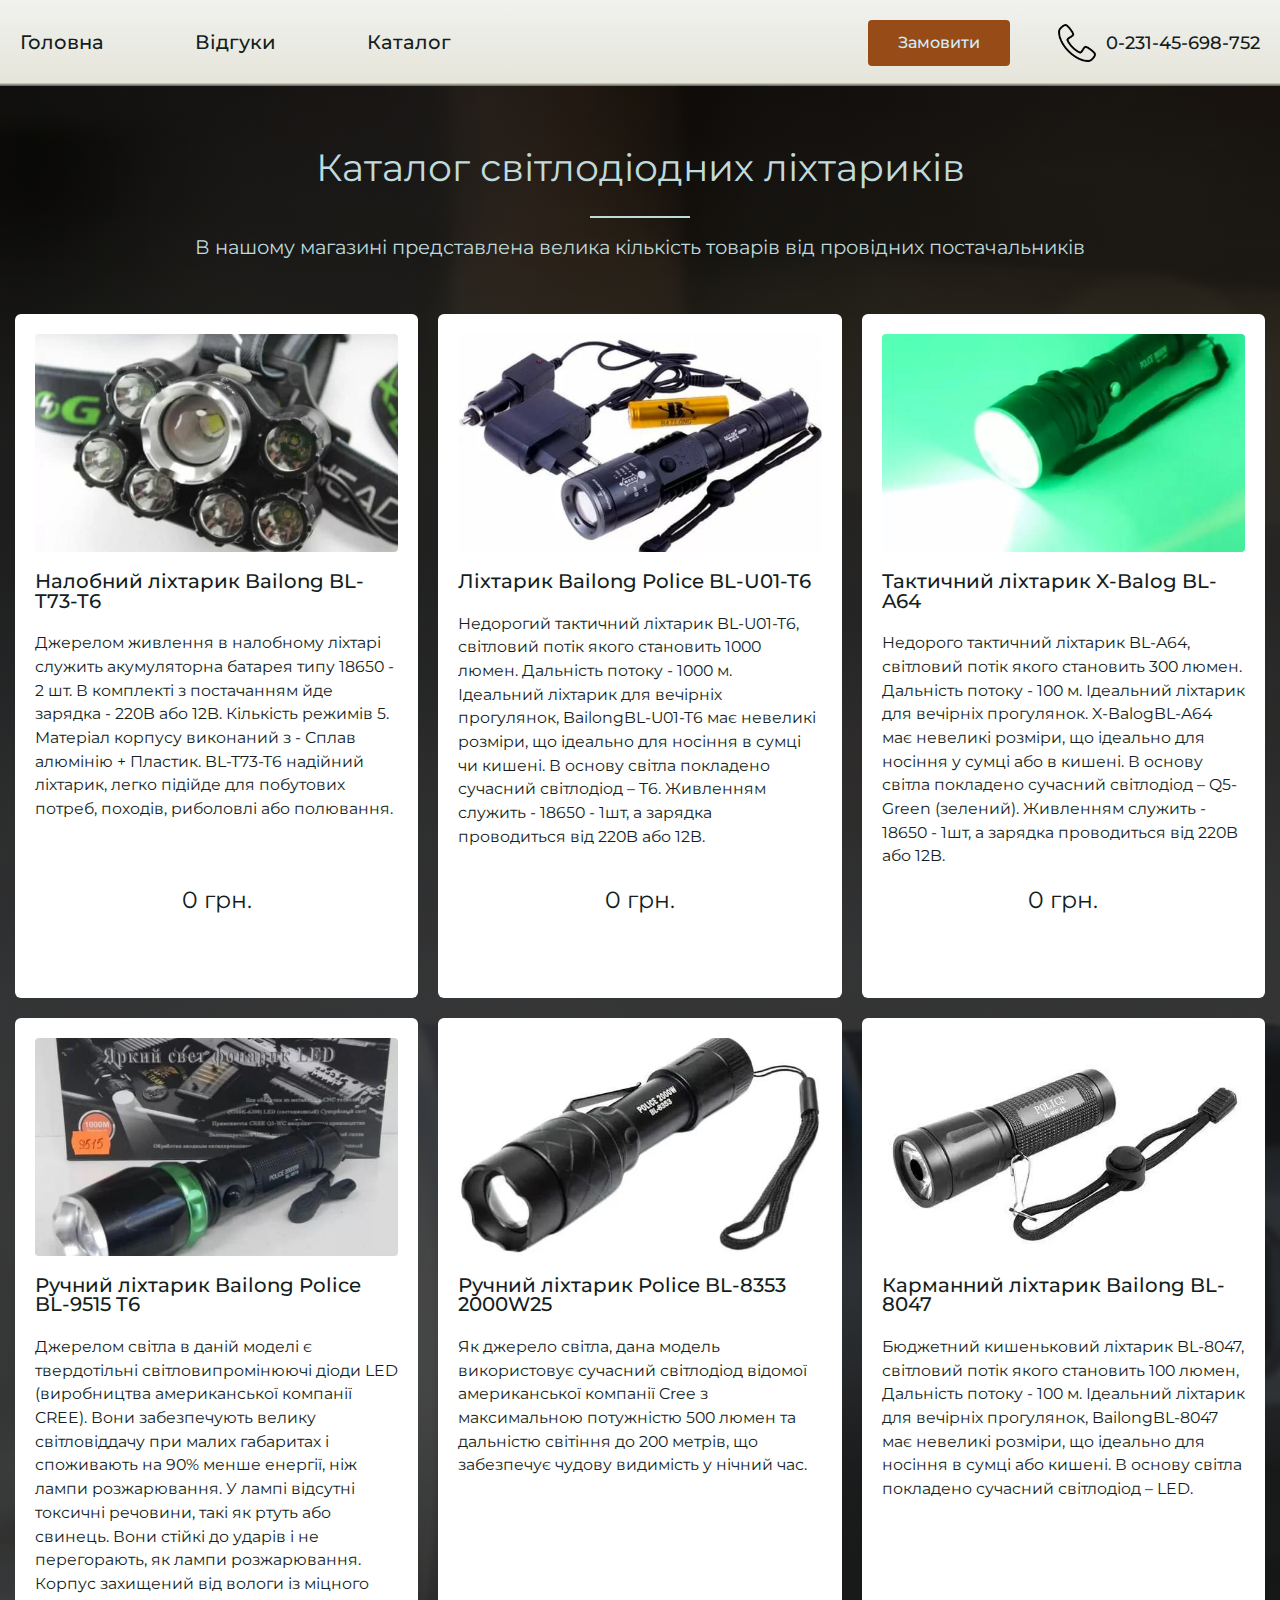
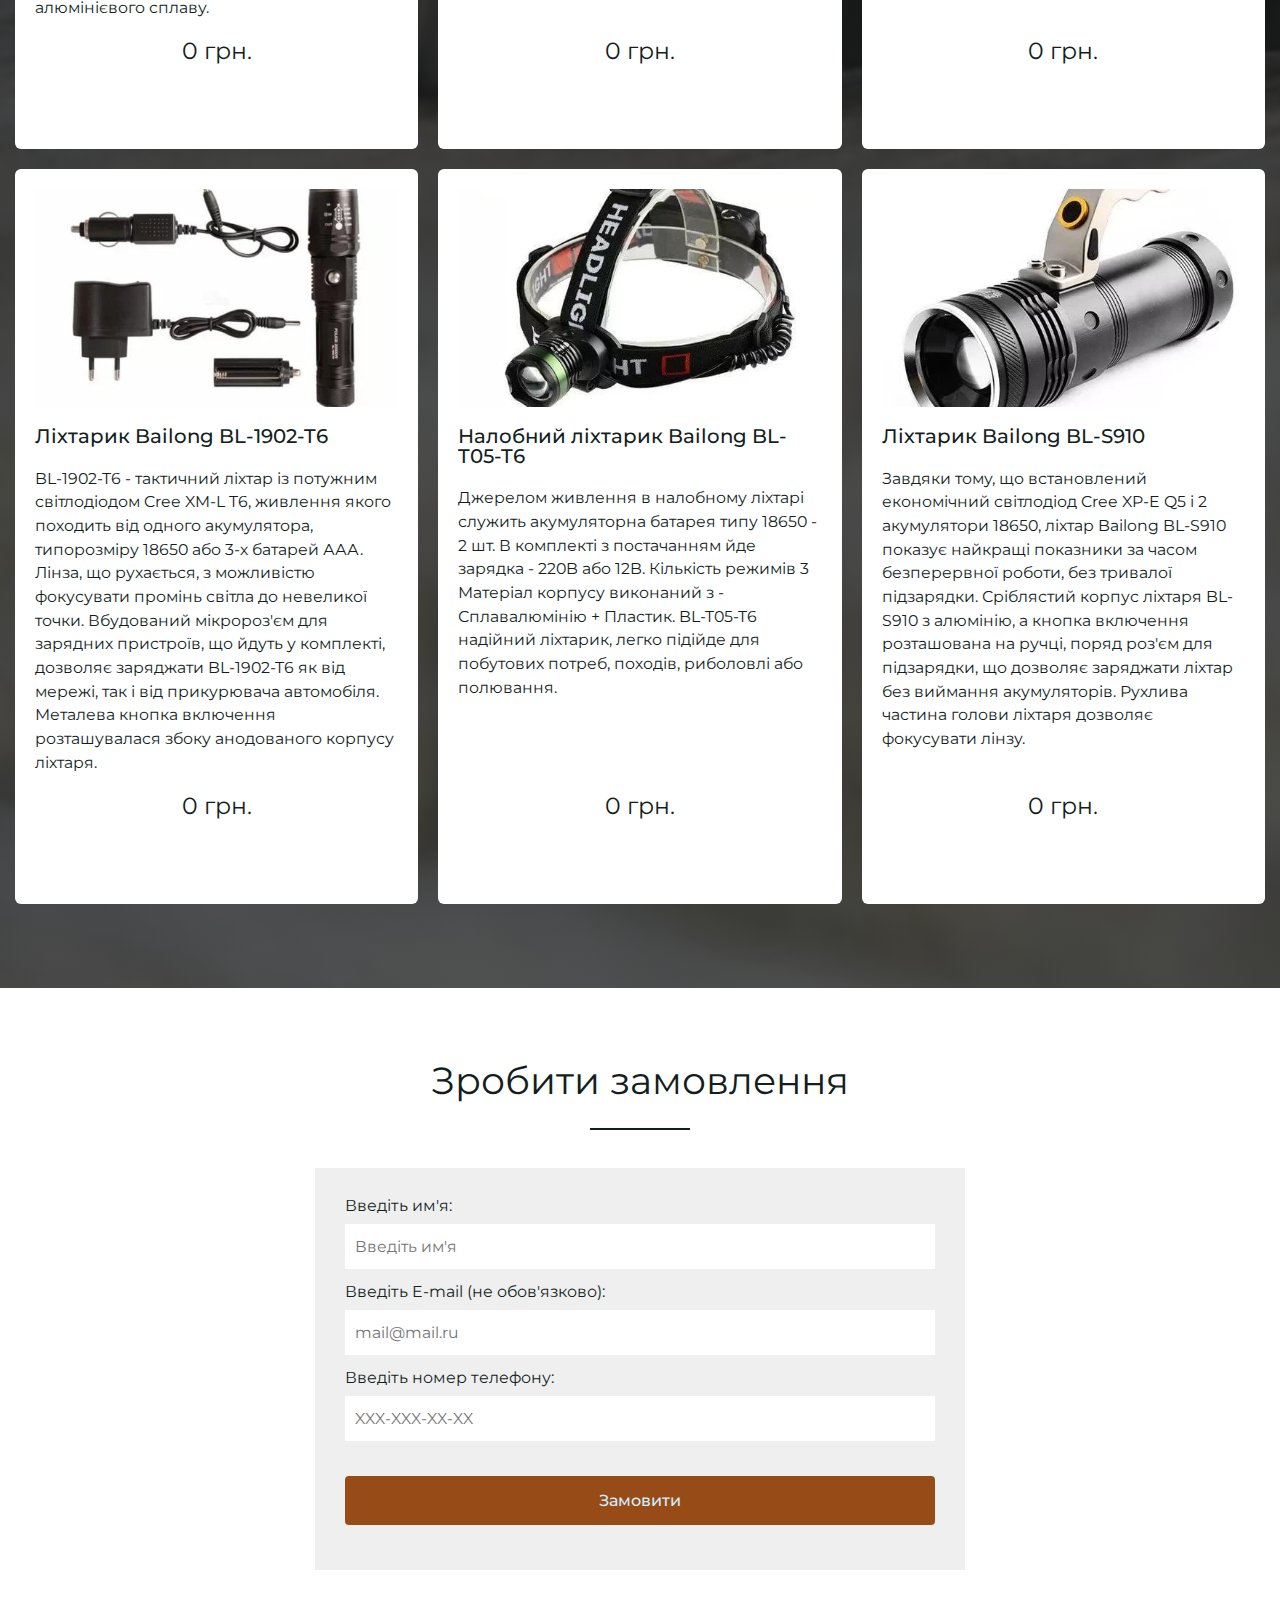
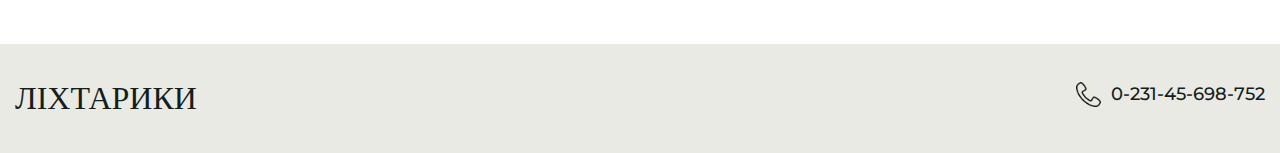
==== commit 5ff8671f: "Add files via upload" ====
--- a/catalog.html
+++ b/catalog.html
@@ -6,7 +6,7 @@
 	<meta charset="UTF-8">
 	<meta name="format-detection" content="telephone=no">
 	<!-- <style>body{opacity: 0;}</style> -->
-	<link rel="stylesheet" href="css/style.min.css?_v=20220406144422">
+	<link rel="stylesheet" href="css/style.min.css?_v=20220406165143">
 	<link rel="shortcut icon" href="favicon.ico">
 	<!-- <meta name="robots" content="noindex, nofollow"> -->
 	<meta name="viewport" content="width=device-width, initial-scale=1.0">
@@ -300,7 +300,7 @@
 			</div>
 		</div>
 	</div>
-	<script src="js/app.min.js?_v=20220406144422"></script>
+	<script src="js/app.min.js?_v=20220406165143"></script>
 </body>
 
 </html>--- a/css/style.min.css
+++ b/css/style.min.css
@@ -1 +1 @@
-@charset "UTF-8";@font-face{font-family:Montserrat;font-display:swap;src:url(../fonts/Montserrat-Bold.woff2) format("woff2"),url(../fonts/Montserrat-Bold.woff) format("woff");font-weight:700;font-style:normal}@font-face{font-family:Montserrat;font-display:swap;src:url(../fonts/Montserrat-Medium.woff2) format("woff2"),url(../fonts/Montserrat-Medium.woff) format("woff");font-weight:500;font-style:normal}@font-face{font-family:Montserrat;font-display:swap;src:url(../fonts/Montserrat-Regular.woff2) format("woff2"),url(../fonts/Montserrat-Regular.woff) format("woff");font-weight:400;font-style:normal}@font-face{font-family:Montserrat;font-display:swap;src:url(../fonts/Montserrat-SemiBold.woff2) format("woff2"),url(../fonts/Montserrat-SemiBold.woff) format("woff");font-weight:600;font-style:normal}@font-face{font-family:OpenSans;font-display:swap;src:url(../fonts/OpenSans-SemiBold.woff2) format("woff2"),url(../fonts/OpenSans-SemiBold.woff) format("woff");font-weight:600;font-style:normal}*{padding:0;margin:0;border:0}*,:after,:before{-webkit-box-sizing:border-box;box-sizing:border-box}body,html{height:100%;min-width:320px}body{color:#131e1d;line-height:1;font-family:Montserrat;font-size:1rem;-ms-text-size-adjust:100%;-moz-text-size-adjust:100%;-webkit-text-size-adjust:100%;-webkit-font-smoothing:antialiased;-moz-osx-font-smoothing:grayscale}button,input,textarea{font-family:Montserrat;font-size:inherit}button{cursor:pointer;color:inherit;background-color:inherit}a{color:inherit}a:link,a:visited{text-decoration:none}a:hover{text-decoration:none}ul li{list-style:none}img{vertical-align:top}h1,h2,h3,h4,h5,h6{font-weight:inherit;font-size:inherit}.lock body{overflow:hidden;-ms-touch-action:none;touch-action:none}.wrapper{min-height:100%;display:-webkit-box;display:-ms-flexbox;display:flex;-webkit-box-orient:vertical;-webkit-box-direction:normal;-ms-flex-direction:column;flex-direction:column;overflow:hidden}.wrapper>main{-webkit-box-flex:1;-ms-flex:1 1 auto;flex:1 1 auto}.wrapper>*{min-width:0}[class*=__container]{max-width:85.625rem;-webkit-box-sizing:content-box;box-sizing:content-box;margin:0 auto;padding:0 .9375rem}body::after{content:"";background-color:rgba(0,0,0,.5);position:fixed;width:100%;height:100%;top:0;left:0;opacity:0;-webkit-transition:opacity .8s ease 0s;-o-transition:opacity .8s ease 0s;transition:opacity .8s ease 0s;pointer-events:none;z-index:149}body.popup-show::after{opacity:1}.popup{position:fixed;top:0;left:0;bottom:0;right:0;padding:30px 10px;-webkit-transition:visibility .8s ease 0s;-o-transition:visibility .8s ease 0s;transition:visibility .8s ease 0s;visibility:hidden;pointer-events:none}.popup_show{z-index:150;visibility:visible;overflow:auto;pointer-events:auto}.popup_show .popup__content{visibility:visible;-webkit-transform:scale(1);-ms-transform:scale(1);transform:scale(1)}.popup__wrapper{display:-webkit-box;display:-ms-flexbox;display:flex;-webkit-box-orient:vertical;-webkit-box-direction:normal;-ms-flex-direction:column;flex-direction:column;-webkit-box-align:center;-ms-flex-align:center;align-items:center;min-height:100%;-webkit-box-flex:1;-ms-flex:1 1 auto;flex:1 1 auto;width:100%;display:flex;-webkit-box-pack:center;-ms-flex-pack:center;justify-content:center;align-items:center}.popup__content{visibility:hidden;-webkit-transform:scale(0);-ms-transform:scale(0);transform:scale(0);-webkit-transition:-webkit-transform .3s ease 0s;transition:-webkit-transform .3s ease 0s;-o-transition:transform .3s ease 0s;transition:transform .3s ease 0s;transition:transform .3s ease 0s,-webkit-transform .3s ease 0s;background-color:#eee;padding:20px;width:100%;max-width:900px;border-radius:20px}.lock .popup__content{visibility:visible}.tabs__navigation{display:-webkit-box;display:-ms-flexbox;display:flex;-ms-flex-wrap:wrap;flex-wrap:wrap;position:relative}.tabs__navigation::after{content:"";width:100%;height:2px;background-color:rgba(235,235,229,.801);position:absolute;bottom:0;left:0}.tabs__title{padding:.625rem 0;font-weight:500;position:relative;z-index:1}.tabs__title._tab-active{color:#974c18}.tabs__title._tab-active::after{content:"";width:100%;height:2px;background-color:#974c18;position:absolute;bottom:0;left:0;z-index:2}.tabs__content{padding:1.5625rem 0}.tabs__body{background-color:#efefef;padding:0 1.875rem;border-radius:8px}[data-fullscreen]{min-height:100vh}.touch [data-fullscreen]{min-height:calc(var(--vh,1vh) * 100)}[class*=-ibg]{position:relative}[class*=-ibg] img{position:absolute;width:100%;height:100%;top:0;left:0;-o-object-fit:cover;object-fit:cover}[class*=-ibg_contain] img{-o-object-fit:contain;object-fit:contain}.button{display:-webkit-inline-box;display:-ms-inline-flexbox;display:inline-flex;-webkit-box-align:center;-ms-flex-align:center;align-items:center;-webkit-box-pack:center;-ms-flex-pack:center;justify-content:center;padding:15px 30px;background-color:#974c18;-ms-flex-item-align:center;-ms-grid-row-align:center;align-self:center;border-radius:4px;color:#d1f0fd;-webkit-transition:all .2s ease 0s;-o-transition:all .2s ease 0s;transition:all .2s ease 0s;font-weight:500}.title{text-align:center;margin-bottom:20px;position:relative;line-height:1.5;z-index:5}.title::after{content:"";display:block;width:100px;height:2px;margin:0 auto;background-color:#131e1d;position:relative;z-index:5}.header{position:absolute;width:100%;top:0;left:0;z-index:6;background:#f1f1ef;background:-webkit-gradient(linear,left top,left bottom,from(#f1f1ef),color-stop(96%,#e5e5da),to(rgba(218,218,199,.3729866947)));background:-o-linear-gradient(top,#f1f1ef 0,#e5e5da 96%,rgba(218,218,199,.3729866947) 100%);background:linear-gradient(180deg,#f1f1ef 0,#e5e5da 96%,rgba(218,218,199,.3729866947) 100%);padding:10px 0}.header__top{padding:.625rem .3125rem}.header._header-scroll{position:fixed;top:-200px}.header._header-show{top:0;-webkit-transition:all .2s ease 0s;-o-transition:all .2s ease 0s;transition:all .2s ease 0s}.top-header{display:-webkit-box;display:-ms-flexbox;display:flex;-webkit-box-align:center;-ms-flex-align:center;align-items:center;-ms-flex-wrap:wrap;flex-wrap:wrap}.top-header__left{-webkit-box-flex:1;-ms-flex:1 1 auto;flex:1 1 auto;padding-right:10px}.menu__list{display:-webkit-box;display:-ms-flexbox;display:flex;-webkit-box-align:center;-ms-flex-align:center;align-items:center;-ms-flex-wrap:wrap;flex-wrap:wrap;width:100%}.menu__link{-webkit-transition:all .2s ease 0s;-o-transition:all .2s ease 0s;transition:all .2s ease 0s;border-bottom:1px solid transparent;padding-bottom:5px;padding-top:5px;font-weight:500}.right-header{display:-webkit-box;display:-ms-flexbox;display:flex;-webkit-column-gap:50px;-moz-column-gap:50px;column-gap:50px;-ms-flex-item-align:stretch;-ms-grid-row-align:stretch;align-self:stretch}.right-header__phone{display:-webkit-box;display:-ms-flexbox;display:flex;row-gap:10px;-webkit-box-pack:center;-ms-flex-pack:center;justify-content:center;-webkit-box-align:center;-ms-flex-align:center;align-items:center;-webkit-column-gap:10px;-moz-column-gap:10px;column-gap:10px}.right-header__phone:hover .right-header__icon{-webkit-animation:tuda-suda 1s infinite ease;animation:tuda-suda 1s infinite ease}.right-header__phone p{font-weight:500}.right-header__icon{max-width:38px}.right-header__number{font-size:1.125rem;font-weight:500;-webkit-transition:all .2s ease 0s;-o-transition:all .2s ease 0s;transition:all .2s ease 0s}@-webkit-keyframes tuda-suda{0%{-webkit-transform:rotate(0);transform:rotate(0)}50%{-webkit-transform:rotate(5deg);transform:rotate(5deg)}100%{-webkit-transform:rotate(0);transform:rotate(0)}}@keyframes tuda-suda{0%{-webkit-transform:rotate(0);transform:rotate(0)}50%{-webkit-transform:rotate(5deg);transform:rotate(5deg)}100%{-webkit-transform:rotate(0);transform:rotate(0)}}.icon-menu{display:none}.footer{background-color:#eaeae4}.footer__container{display:-webkit-box;display:-ms-flexbox;display:flex;-ms-flex-wrap:wrap;flex-wrap:wrap}.footer__left{-webkit-box-flex:1;-ms-flex:1 1 auto;flex:1 1 auto}.left-footer__logo{font-weight:400;font-size:2rem;font-family:"Open Sans"}.right-footer__phone{display:-webkit-box;display:-ms-flexbox;display:flex;row-gap:10px;-webkit-box-pack:center;-ms-flex-pack:center;justify-content:center;-webkit-box-align:center;-ms-flex-align:center;align-items:center;-webkit-column-gap:10px;-moz-column-gap:10px;column-gap:10px}.right-footer__phone:hover .right-footer__icon{-webkit-animation:tuda-suda 1s infinite linear;animation:tuda-suda 1s infinite linear}.right-footer__phone p{font-weight:500}.right-footer__icon{max-width:25px}.right-footer__number{font-size:1.125rem;font-weight:500;-webkit-transition:all .2s ease 0s;-o-transition:all .2s ease 0s;transition:all .2s ease 0s}.start{color:#bfdbde;text-shadow:0 0 3px rgba(0,0,0,.63);background:url(../img/start/bg.png) 0 0/cover no-repeat;position:relative;z-index:5}.start::after{content:"";width:100%;height:100%;background:-webkit-gradient(linear,left top,left bottom,from(rgba(0,0,0,.8)),to(rgba(44,46,46,.8)));background:-o-linear-gradient(top,rgba(0,0,0,.8) 0,rgba(44,46,46,.8) 100%);background:linear-gradient(180deg,rgba(0,0,0,.8) 0,rgba(44,46,46,.8) 100%);position:absolute;top:0;left:0;z-index:1}.start__container{display:-webkit-box;display:-ms-flexbox;display:flex;-webkit-box-orient:vertical;-webkit-box-direction:normal;-ms-flex-direction:column;flex-direction:column}.start__title{line-height:1;position:relative;z-index:5;margin-bottom:1.25rem}.start__title::after{content:"";display:block;width:130px;height:2px;background-color:#bfdbde}.start__text{position:relative;z-index:5;line-height:1.5}.start__text_bottom{text-align:center;font-size:.875rem}.start__button{position:relative;z-index:5}.start__button:hover{color:#3f4261}.start__down{display:block;-ms-flex-item-align:center;-ms-grid-row-align:center;align-self:center;position:absolute;bottom:65px;left:50%;-webkit-transform:translate(-50%,0);-ms-transform:translate(-50%,0);transform:translate(-50%,0);z-index:5;max-width:50px;cursor:pointer}.start__down img{width:100%;-webkit-animation:up-down 1.2s infinite ease;animation:up-down 1.2s infinite ease}@-webkit-keyframes up-down{0%{-webkit-transform:translate(0,0);transform:translate(0,0)}50%{-webkit-transform:translate(0,10px);transform:translate(0,10px)}100%{-webkit-transform:translate(0,0);transform:translate(0,0)}}@keyframes up-down{0%{-webkit-transform:translate(0,0);transform:translate(0,0)}50%{-webkit-transform:translate(0,10px);transform:translate(0,10px)}100%{-webkit-transform:translate(0,0);transform:translate(0,0)}}.advantage{background-color:#efefef}.advantage__title{text-align:center;margin-bottom:20px}.advantage__title::after{content:"";display:block;width:100px;height:2px;margin:0 auto;background-color:#131e1d}.advantage__subtitle{text-align:center}.advantage__body{display:-webkit-box;display:-ms-flexbox;display:flex;-ms-flex-wrap:wrap;flex-wrap:wrap;margin:0 -10px}.body-advantage__item{display:-webkit-box;display:-ms-flexbox;display:flex;-webkit-box-orient:vertical;-webkit-box-direction:normal;-ms-flex-direction:column;flex-direction:column;padding:10px 10px;-webkit-box-flex:1;-ms-flex:1 1 380px;flex:1 1 380px}.body-advantage__content{height:100%;display:-webkit-box;display:-ms-flexbox;display:flex;-webkit-box-orient:vertical;-webkit-box-direction:normal;-ms-flex-direction:column;flex-direction:column;gap:20px;padding:20px;background-color:#fff}.content-body-advantage__image-ibg{margin-top:10px;padding-bottom:6.6666666667em}.content-body-advantage__image-ibg img{-o-object-fit:contain;object-fit:contain}.content-body-advantage__title{line-height:1.5;text-align:center;font-weight:500}.content-body-advantage__text{line-height:1.5}.catalog{background:url(../img/catalog/bg.jpg) 0 0/cover no-repeat;position:relative;z-index:5}.catalog__container::after{content:"";width:100%;height:100%;background:-webkit-gradient(linear,left top,left bottom,from(rgba(0,0,0,.8)),to(rgba(44,46,46,.8)));background:-o-linear-gradient(top,rgba(0,0,0,.8) 0,rgba(44,46,46,.8) 100%);background:linear-gradient(180deg,rgba(0,0,0,.8) 0,rgba(44,46,46,.8) 100%);position:absolute;top:0;left:0;z-index:1}.catalog__title{text-align:center;margin-bottom:20px;color:#bfdbde;position:relative;z-index:5}.catalog__title::after{content:"";display:block;width:100px;height:2px;margin:0 auto;background-color:#bfdbde;position:relative;z-index:5}.catalog__subtitle{text-align:center;color:#bfdbde;position:relative;z-index:5}.catalog__body{position:relative;z-index:5}.body-catalog{display:-webkit-box;display:-ms-flexbox;display:flex;-ms-flex-wrap:wrap;flex-wrap:wrap;margin:0 -10px}.body-catalog__item{-webkit-box-flex:1;-ms-flex:1 0 33.33%;flex:1 0 33.33%;padding:10px;min-width:300px}.item-body-catalog{display:-webkit-box;display:-ms-flexbox;display:flex;-ms-flex-wrap:wrap;flex-wrap:wrap;-webkit-box-orient:vertical;-webkit-box-direction:normal;-ms-flex-direction:column;flex-direction:column;gap:20px;background-color:#fff;padding:20px;border-radius:6px;height:100%;overflow:hidden;-webkit-transition:all .3s ease 0s;-o-transition:all .3s ease 0s;transition:all .3s ease 0s}.item-body-catalog__image-ibg{padding-bottom:60%}.item-body-catalog__image-ibg img{border-radius:4px}.item-body-catalog__title{font-weight:500}.item-body-catalog__text{line-height:1.5;-webkit-box-flex:1;-ms-flex:1 1 auto;flex:1 1 auto}.item-body-catalog__price{-ms-flex-item-align:center;-ms-grid-row-align:center;align-self:center}.item-body-catalog__button{-ms-flex-item-align:stretch;-ms-grid-row-align:stretch;align-self:stretch;-webkit-transform:translate(0,200%);-ms-transform:translate(0,200%);transform:translate(0,200%);-webkit-transition:all .2s ease 0s;-o-transition:all .2s ease 0s;transition:all .2s ease 0s}.item-body-catalog:hover{background-color:#a3a1a1;color:rgba(255,255,255,.747);cursor:pointer;-webkit-transform:scale(101%);-ms-transform:scale(101%);transform:scale(101%)}.item-body-catalog:hover .item-body-catalog__button{-webkit-transform:translate(0,0);-ms-transform:translate(0,0);transform:translate(0,0)}.quostions__container{display:-webkit-box;display:-ms-flexbox;display:flex;-webkit-box-orient:vertical;-webkit-box-direction:normal;-ms-flex-direction:column;flex-direction:column;text-align:center}.quostions__button{padding:15px 100px}.reviews{background-color:#efefef}.reviews__title{text-align:center;margin-bottom:20px}.reviews__title::after{content:"";display:block;width:100px;height:2px;margin:0 auto;background-color:#131e1d}.reviews__subtitle{text-align:center}.reviews__body{margin:0 -15px}.body-reviews{display:-webkit-box;display:-ms-flexbox;display:flex;-ms-flex-wrap:wrap;flex-wrap:wrap}.body-reviews__item{-webkit-box-flex:1;-ms-flex:1 1 50%;flex:1 1 50%;min-width:400px;padding:10px 15px}.item-body-reviews{background-color:#fff;border-radius:4px;padding:20px;display:-webkit-box;display:-ms-flexbox;display:flex}.item-body-reviews__left{-webkit-box-flex:1;-ms-flex:1 1 25%;flex:1 1 25%}.item-body-reviews__image-ibg{padding-bottom:100%}.item-body-reviews__right{-webkit-box-flex:1;-ms-flex:1 1 75%;flex:1 1 75%}.item-body-reviews__name{font-weight:400;color:#5a5a5a;margin-bottom:20px}.item-body-reviews__text{line-height:1.5}.zayavka__title{text-align:center}.zayavka__title::after{content:"";display:block;width:100px;height:2px;margin:0 auto;background-color:#131e1d}.zayavka__form{background-color:#efefef;padding:30px;max-width:650px;margin:0 auto}.form-zayavka{display:-webkit-box;display:-ms-flexbox;display:flex;-webkit-box-orient:vertical;-webkit-box-direction:normal;-ms-flex-direction:column;flex-direction:column;gap:15px}.form-zayavka__line{display:-webkit-box;display:-ms-flexbox;display:flex;-webkit-box-orient:vertical;-webkit-box-direction:normal;-ms-flex-direction:column;flex-direction:column;gap:10px}.form-zayavka__input{min-height:45px;padding:5px 10px}.form-zayavka__input:focus{outline:0;-webkit-transform:scale(103%);-ms-transform:scale(103%);transform:scale(103%)}.form-zayavka__input::-webkit-input-placeholder{-webkit-transition:all .5s ease 0s;transition:all .5s ease 0s}.form-zayavka__input::-moz-placeholder{-moz-transition:all .5s ease 0s;transition:all .5s ease 0s}.form-zayavka__input:-ms-input-placeholder{-ms-transition:all .5s ease 0s;transition:all .5s ease 0s}.form-zayavka__input::-ms-input-placeholder{-ms-transition:all .5s ease 0s;transition:all .5s ease 0s}.form-zayavka__input::placeholder{-webkit-transition:all .5s ease 0s;-o-transition:all .5s ease 0s;transition:all .5s ease 0s}.form-zayavka__input:focus::-webkit-input-placeholder{-webkit-transform:translate(50px);transform:translate(50px);opacity:0}.form-zayavka__input:focus::-moz-placeholder{transform:translate(50px);opacity:0}.form-zayavka__input:focus:-ms-input-placeholder{-ms-transform:translate(50px);transform:translate(50px);opacity:0}.form-zayavka__input:focus::-ms-input-placeholder{-ms-transform:translate(50px);transform:translate(50px);opacity:0}.form-zayavka__input:focus::placeholder{-webkit-transform:translate(50px);-ms-transform:translate(50px);transform:translate(50px);opacity:0}.form-zayavka__button{margin-top:20px;-ms-flex-item-align:stretch;-ms-grid-row-align:stretch;align-self:stretch}.form-zayavka__confiden{line-height:1.5}.form-zayavka__confiden a{text-decoration:underline;-webkit-transition:all .2s ease 0s;-o-transition:all .2s ease 0s;transition:all .2s ease 0s}.page-product__body{background:-webkit-gradient(linear,left top,left bottom,from(rgba(0,0,0,.8)),to(rgba(44,46,46,.8)));background:-o-linear-gradient(top,rgba(0,0,0,.8) 0,rgba(44,46,46,.8) 100%);background:linear-gradient(180deg,rgba(0,0,0,.8) 0,rgba(44,46,46,.8) 100%)}.product-body__container{display:-webkit-box;display:-ms-flexbox;display:flex;-webkit-box-align:center;-ms-flex-align:center;align-items:center}.product-body__slider{-webkit-box-flex:1;-ms-flex:1 1 50%;flex:1 1 50%;border-radius:8px;-webkit-box-shadow:0 0 5px rgba(0,0,0,.3);box-shadow:0 0 5px rgba(0,0,0,.3)}.product-body__slide img{width:100%}.product-body__price{position:relative;z-index:5;-webkit-box-flex:1;-ms-flex:1 1 50%;flex:1 1 50%;display:-webkit-box;display:-ms-flexbox;display:flex;-webkit-box-orient:vertical;-webkit-box-direction:normal;-ms-flex-direction:column;flex-direction:column;padding:10px 20px;-webkit-box-shadow:0 0 5px rgba(0,0,0,.3);box-shadow:0 0 5px rgba(0,0,0,.3);border-radius:8px;margin-left:20px;background-color:#eaeae4}.product-body__title{line-height:1.5;font-weight:500}.product-body__number{text-align:center;color:#974c18;display:-webkit-box;display:-ms-flexbox;display:flex;-webkit-box-align:center;-ms-flex-align:center;align-items:center;-webkit-box-pack:center;-ms-flex-pack:center;justify-content:center;row-gap:20px}.product-body__number span{color:#da2424;text-decoration:line-through}.product-body__number b{font-weight:500;color:#1ea01e}.product-body__subnumber{font-style:italic;font-weight:500;text-align:center}.product-body__button{-ms-flex-item-align:stretch;-ms-grid-row-align:stretch;align-self:stretch;margin-bottom:20px}.description-product-body__title{font-weight:500;line-height:1.5}.description-product-body__text{line-height:1.5}.description-product-body__text span{font-weight:700}.description-product-body__list{display:-webkit-box;display:-ms-flexbox;display:flex;-webkit-box-orient:vertical;-webkit-box-direction:normal;-ms-flex-direction:column;flex-direction:column}.description-product-body__item:last-child{font-weight:600}.charachteristic__body{display:-webkit-box;display:-ms-flexbox;display:flex;-ms-flex-wrap:wrap;flex-wrap:wrap}.body-charachteristic{margin:0 -15px}.body-charachteristic__item{-webkit-box-flex:1;-ms-flex:1 0 50%;flex:1 0 50%;padding:15px}.item-body-charachteristic{display:-webkit-box;display:-ms-flexbox;display:flex;-webkit-box-orient:vertical;-webkit-box-direction:normal;-ms-flex-direction:column;flex-direction:column}.item-body-charachteristic__line{display:-webkit-box;display:-ms-flexbox;display:flex;-ms-flex-wrap:wrap;flex-wrap:wrap;position:relative;gap:5px}.item-body-charachteristic__line::after{content:"";width:100%;height:2px;background-color:#fff;position:absolute;bottom:-15px;left:0}.item-body-charachteristic__left{-webkit-box-flex:1;-ms-flex:1 1 auto;flex:1 1 auto}.item-body-charachteristic__right{font-weight:600}.reviews__wrapper-form{padding-left:40px;padding-top:10px;-webkit-box-flex:1;-ms-flex:1 1 50%;flex:1 1 50%;-ms-flex-item-align:stretch;-ms-grid-row-align:stretch;align-self:stretch}.reviews__bottom{display:-webkit-box;display:-ms-flexbox;display:flex;-webkit-box-align:start;-ms-flex-align:start;align-items:flex-start}.body-reviews_one{-webkit-box-flex:1;-ms-flex:1 1 50%;flex:1 1 50%;height:468px;overflow:auto}.body-reviews__item_one{-webkit-box-flex:1;-ms-flex:1 1 100%;flex:1 1 100%}.form-reviews{background-color:#fff;padding:20px;display:-webkit-box;display:-ms-flexbox;display:flex;-webkit-box-orient:vertical;-webkit-box-direction:normal;-ms-flex-direction:column;flex-direction:column;gap:20px;border-radius:8px}.form-reviews__line{display:-webkit-box;display:-ms-flexbox;display:flex;-webkit-box-orient:vertical;-webkit-box-direction:normal;-ms-flex-direction:column;flex-direction:column;gap:10px}.form-reviews__line textarea{width:100%;height:100px;resize:none;overflow:auto}.form-reviews__label{font-weight:500}.form-reviews__input{min-height:45px;padding:5px 10px;background-color:#efefef}.form-reviews__input:focus{outline:0;-webkit-transform:scale(103%);-ms-transform:scale(103%);transform:scale(103%)}.form-reviews__input::-webkit-input-placeholder{-webkit-transition:all .5s ease 0s;transition:all .5s ease 0s}.form-reviews__input::-moz-placeholder{-moz-transition:all .5s ease 0s;transition:all .5s ease 0s}.form-reviews__input:-ms-input-placeholder{-ms-transition:all .5s ease 0s;transition:all .5s ease 0s}.form-reviews__input::-ms-input-placeholder{-ms-transition:all .5s ease 0s;transition:all .5s ease 0s}.form-reviews__input::placeholder{-webkit-transition:all .5s ease 0s;-o-transition:all .5s ease 0s;transition:all .5s ease 0s}.form-reviews__input:focus::-webkit-input-placeholder{-webkit-transform:translate(50px);transform:translate(50px);opacity:0}.form-reviews__input:focus::-moz-placeholder{transform:translate(50px);opacity:0}.form-reviews__input:focus:-ms-input-placeholder{-ms-transform:translate(50px);transform:translate(50px);opacity:0}.form-reviews__input:focus::-ms-input-placeholder{-ms-transform:translate(50px);transform:translate(50px);opacity:0}.form-reviews__input:focus::placeholder{-webkit-transform:translate(50px);-ms-transform:translate(50px);transform:translate(50px);opacity:0}.form-reviews__button{-ms-flex-item-align:stretch;-ms-grid-row-align:stretch;align-self:stretch}.video-product__subtitle{text-align:center}.video-product__item{max-width:680px;margin:0 auto}.video-product__item iframe{width:100%;height:314px}.adv-page-product__title{text-align:center;margin-bottom:10px}.adv-page-product__title::after{content:"";display:block;width:100px;height:2px;margin:0 auto;background-color:#131e1d}.adv-page-product__line{display:-webkit-box;display:-ms-flexbox;display:flex;padding-top:70px;padding-bottom:70px}.line-adv-page-product_negative{background-color:#ecece6}.line-adv-page-product__item{display:-webkit-box;display:-ms-flexbox;display:flex;-webkit-box-align:center;-ms-flex-align:center;align-items:center}.line-adv-page-product__image{-webkit-box-flex:1;-ms-flex:1 1 50%;flex:1 1 50%;-webkit-box-shadow:20px 10px 10px rgba(0,0,0,.3);box-shadow:20px 10px 10px rgba(0,0,0,.3);border-radius:8px}.line-adv-page-product__image_right{-webkit-box-shadow:-20px -10px 10px rgba(126,126,126,.219);box-shadow:-20px -10px 10px rgba(126,126,126,.219);margin-left:20px}.line-adv-page-product__text{-webkit-box-flex:1;-ms-flex:1 1 50%;flex:1 1 50%;padding-left:50px;font-style:italic}.line-adv-page-product__text_negative{padding-left:0}.line-adv-page-product__title{font-size:2rem;font-weight:500}.line-adv-page-product__information{font-size:1.5rem;line-height:1.5}.line-adv-page-product-ibg{padding-bottom:50%}.line-adv-page-product-ibg img{width:100%;border-radius:8px}.swiper{overflow:hidden}.swiper-wrapper{width:100%;height:100%;-webkit-box-sizing:content-box;box-sizing:content-box;display:-webkit-box;display:-ms-flexbox;display:flex;position:relative}.swiper-vertical .swiper-wrapper{-webkit-box-orient:vertical;-webkit-box-direction:normal;-ms-flex-direction:column;flex-direction:column}.swiper-autoheight .swiper-wrapper{-webkit-box-align:start;-ms-flex-align:start;align-items:flex-start}.swiper-initialized .swiper-slide{-ms-flex-negative:0;flex-shrink:0}.swiper-android .swiper-slide,.swiper-android .swiper-wrapper{-webkit-transform:translate3d(0,0,0);transform:translate3d(0,0,0)}.swiper-button-lock{display:none!important}@font-face{font-family:swiper-icons;src:url("data:application/font-woff;charset=utf-8;base64, [base64]//wADZ2x5ZgAAAywAAADMAAAD2MHtryVoZWFkAAABbAAAADAAAAA2E2+eoWhoZWEAAAGcAAAAHwAAACQC9gDzaG10eAAAAigAAAAZAAAArgJkABFsb2NhAAAC0AAAAFoAAABaFQAUGG1heHAAAAG8AAAAHwAAACAAcABAbmFtZQAAA/gAAAE5AAACXvFdBwlwb3N0AAAFNAAAAGIAAACE5s74hXjaY2BkYGAAYpf5Hu/j+W2+MnAzMYDAzaX6QjD6/4//Bxj5GA8AuRwMYGkAPywL13jaY2BkYGA88P8Agx4j+/8fQDYfA1AEBWgDAIB2BOoAeNpjYGRgYNBh4GdgYgABEMnIABJzYNADCQAACWgAsQB42mNgYfzCOIGBlYGB0YcxjYGBwR1Kf2WQZGhhYGBiYGVmgAFGBiQQkOaawtDAoMBQxXjg/wEGPcYDDA4wNUA2CCgwsAAAO4EL6gAAeNpj2M0gyAACqxgGNWBkZ2D4/wMA+xkDdgAAAHjaY2BgYGaAYBkGRgYQiAHyGMF8FgYHIM3DwMHABGQrMOgyWDLEM1T9/w8UBfEMgLzE////P/5//f/V/xv+r4eaAAeMbAxwIUYmIMHEgKYAYjUcsDAwsLKxc3BycfPw8jEQA/[base64]/uznmfPFBNODM2K7MTQ45YEAZqGP81AmGGcF3iPqOop0r1SPTaTbVkfUe4HXj97wYE+yNwWYxwWu4v1ugWHgo3S1XdZEVqWM7ET0cfnLGxWfkgR42o2PvWrDMBSFj/IHLaF0zKjRgdiVMwScNRAoWUoH78Y2icB/yIY09An6AH2Bdu/UB+yxopYshQiEvnvu0dURgDt8QeC8PDw7Fpji3fEA4z/PEJ6YOB5hKh4dj3EvXhxPqH/SKUY3rJ7srZ4FZnh1PMAtPhwP6fl2PMJMPDgeQ4rY8YT6Gzao0eAEA409DuggmTnFnOcSCiEiLMgxCiTI6Cq5DZUd3Qmp10vO0LaLTd2cjN4fOumlc7lUYbSQcZFkutRG7g6JKZKy0RmdLY680CDnEJ+UMkpFFe1RN7nxdVpXrC4aTtnaurOnYercZg2YVmLN/d/gczfEimrE/fs/bOuq29Zmn8tloORaXgZgGa78yO9/cnXm2BpaGvq25Dv9S4E9+5SIc9PqupJKhYFSSl47+Qcr1mYNAAAAeNptw0cKwkAAAMDZJA8Q7OUJvkLsPfZ6zFVERPy8qHh2YER+3i/BP83vIBLLySsoKimrqKqpa2hp6+jq6RsYGhmbmJqZSy0sraxtbO3sHRydnEMU4uR6yx7JJXveP7WrDycAAAAAAAH//wACeNpjYGRgYOABYhkgZgJCZgZNBkYGLQZtIJsFLMYAAAw3ALgAeNolizEKgDAQBCchRbC2sFER0YD6qVQiBCv/H9ezGI6Z5XBAw8CBK/m5iQQVauVbXLnOrMZv2oLdKFa8Pjuru2hJzGabmOSLzNMzvutpB3N42mNgZGBg4GKQYzBhYMxJLMlj4GBgAYow/P/PAJJhLM6sSoWKfWCAAwDAjgbRAAB42mNgYGBkAIIbCZo5IPrmUn0hGA0AO8EFTQAA");font-weight:400;font-style:normal}:root{--swiper-theme-color:#007aff}.swiper{margin-left:auto;margin-right:auto;position:relative;overflow:hidden;list-style:none;padding:0;z-index:1}.swiper-vertical>.swiper-wrapper{-webkit-box-orient:vertical;-webkit-box-direction:normal;-ms-flex-direction:column;flex-direction:column}.swiper-wrapper{position:relative;width:100%;height:100%;z-index:1;display:-webkit-box;display:-ms-flexbox;display:flex;-webkit-transition-property:-webkit-transform;transition-property:-webkit-transform;-o-transition-property:transform;transition-property:transform;transition-property:transform,-webkit-transform;-webkit-box-sizing:content-box;box-sizing:content-box}.swiper-android .swiper-slide,.swiper-wrapper{-webkit-transform:translate3d(0,0,0);transform:translate3d(0,0,0)}.swiper-pointer-events{-ms-touch-action:pan-y;touch-action:pan-y}.swiper-pointer-events.swiper-vertical{-ms-touch-action:pan-x;touch-action:pan-x}.swiper-slide{-ms-flex-negative:0;flex-shrink:0;width:100%;height:100%;position:relative;-webkit-transition-property:-webkit-transform;transition-property:-webkit-transform;-o-transition-property:transform;transition-property:transform;transition-property:transform,-webkit-transform}.swiper-slide-invisible-blank{visibility:hidden}.swiper-autoheight,.swiper-autoheight .swiper-slide{height:auto}.swiper-autoheight .swiper-wrapper{-webkit-box-align:start;-ms-flex-align:start;align-items:flex-start;-webkit-transition-property:height,-webkit-transform;transition-property:height,-webkit-transform;-o-transition-property:transform,height;transition-property:transform,height;transition-property:transform,height,-webkit-transform}.swiper-3d,.swiper-3d.swiper-css-mode .swiper-wrapper{-webkit-perspective:1200px;perspective:1200px}.swiper-3d .swiper-cube-shadow,.swiper-3d .swiper-slide,.swiper-3d .swiper-slide-shadow,.swiper-3d .swiper-slide-shadow-bottom,.swiper-3d .swiper-slide-shadow-left,.swiper-3d .swiper-slide-shadow-right,.swiper-3d .swiper-slide-shadow-top,.swiper-3d .swiper-wrapper{-webkit-transform-style:preserve-3d;transform-style:preserve-3d}.swiper-3d .swiper-slide-shadow,.swiper-3d .swiper-slide-shadow-bottom,.swiper-3d .swiper-slide-shadow-left,.swiper-3d .swiper-slide-shadow-right,.swiper-3d .swiper-slide-shadow-top{position:absolute;left:0;top:0;width:100%;height:100%;pointer-events:none;z-index:10}.swiper-3d .swiper-slide-shadow{background:rgba(0,0,0,.15)}.swiper-3d .swiper-slide-shadow-left{background-image:-webkit-gradient(linear,right top,left top,from(rgba(0,0,0,.5)),to(rgba(0,0,0,0)));background-image:-o-linear-gradient(right,rgba(0,0,0,.5),rgba(0,0,0,0));background-image:linear-gradient(to left,rgba(0,0,0,.5),rgba(0,0,0,0))}.swiper-3d .swiper-slide-shadow-right{background-image:-webkit-gradient(linear,left top,right top,from(rgba(0,0,0,.5)),to(rgba(0,0,0,0)));background-image:-o-linear-gradient(left,rgba(0,0,0,.5),rgba(0,0,0,0));background-image:linear-gradient(to right,rgba(0,0,0,.5),rgba(0,0,0,0))}.swiper-3d .swiper-slide-shadow-top{background-image:-webkit-gradient(linear,left bottom,left top,from(rgba(0,0,0,.5)),to(rgba(0,0,0,0)));background-image:-o-linear-gradient(bottom,rgba(0,0,0,.5),rgba(0,0,0,0));background-image:linear-gradient(to top,rgba(0,0,0,.5),rgba(0,0,0,0))}.swiper-3d .swiper-slide-shadow-bottom{background-image:-webkit-gradient(linear,left top,left bottom,from(rgba(0,0,0,.5)),to(rgba(0,0,0,0)));background-image:-o-linear-gradient(top,rgba(0,0,0,.5),rgba(0,0,0,0));background-image:linear-gradient(to bottom,rgba(0,0,0,.5),rgba(0,0,0,0))}.swiper-css-mode>.swiper-wrapper{overflow:auto;scrollbar-width:none;-ms-overflow-style:none}.swiper-css-mode>.swiper-wrapper::-webkit-scrollbar{display:none}.swiper-css-mode>.swiper-wrapper>.swiper-slide{scroll-snap-align:start start}.swiper-horizontal.swiper-css-mode>.swiper-wrapper{-ms-scroll-snap-type:x mandatory;scroll-snap-type:x mandatory}.swiper-vertical.swiper-css-mode>.swiper-wrapper{-ms-scroll-snap-type:y mandatory;scroll-snap-type:y mandatory}.swiper-centered>.swiper-wrapper::before{content:"";-ms-flex-negative:0;flex-shrink:0;-webkit-box-ordinal-group:10000;-ms-flex-order:9999;order:9999}.swiper-centered.swiper-horizontal>.swiper-wrapper>.swiper-slide:first-child{-webkit-margin-start:var(--swiper-centered-offset-before);margin-inline-start:var(--swiper-centered-offset-before)}.swiper-centered.swiper-horizontal>.swiper-wrapper::before{height:100%;min-height:1px;width:var(--swiper-centered-offset-after)}.swiper-centered.swiper-vertical>.swiper-wrapper>.swiper-slide:first-child{-webkit-margin-before:var(--swiper-centered-offset-before);margin-block-start:var(--swiper-centered-offset-before)}.swiper-centered.swiper-vertical>.swiper-wrapper::before{width:100%;min-width:1px;height:var(--swiper-centered-offset-after)}.swiper-centered>.swiper-wrapper>.swiper-slide{scroll-snap-align:center center}.swiper-virtual.swiper-css-mode .swiper-wrapper::after{content:"";position:absolute;left:0;top:0;pointer-events:none}.swiper-virtual.swiper-css-mode.swiper-horizontal .swiper-wrapper::after{height:1px;width:var(--swiper-virtual-size)}.swiper-virtual.swiper-css-mode.swiper-vertical .swiper-wrapper::after{width:1px;height:var(--swiper-virtual-size)}:root{--swiper-navigation-size:44px}.swiper-button-next,.swiper-button-prev{position:absolute;top:50%;width:calc(var(--swiper-navigation-size)/ 44 * 27);height:var(--swiper-navigation-size);margin-top:calc(0px - var(--swiper-navigation-size)/ 2);z-index:10;cursor:pointer;display:-webkit-box;display:-ms-flexbox;display:flex;-webkit-box-align:center;-ms-flex-align:center;align-items:center;-webkit-box-pack:center;-ms-flex-pack:center;justify-content:center;color:var(--swiper-navigation-color,var(--swiper-theme-color))}.swiper-button-next.swiper-button-disabled,.swiper-button-prev.swiper-button-disabled{opacity:.35;cursor:auto;pointer-events:none}.swiper-button-next:after,.swiper-button-prev:after{font-family:swiper-icons;font-size:var(--swiper-navigation-size);text-transform:none!important;letter-spacing:0;text-transform:none;font-variant:initial;line-height:1}.swiper-button-prev,.swiper-rtl .swiper-button-next{left:10px;right:auto}.swiper-button-prev:after,.swiper-rtl .swiper-button-next:after{content:"prev"}.swiper-button-next,.swiper-rtl .swiper-button-prev{right:10px;left:auto}.swiper-button-next:after,.swiper-rtl .swiper-button-prev:after{content:"next"}.swiper-button-lock{display:none}.swiper-pagination{position:absolute;text-align:center;-webkit-transition:.3s opacity;-o-transition:.3s opacity;transition:.3s opacity;-webkit-transform:translate3d(0,0,0);transform:translate3d(0,0,0);z-index:10}.swiper-pagination.swiper-pagination-hidden{opacity:0}.swiper-horizontal>.swiper-pagination-bullets,.swiper-pagination-bullets.swiper-pagination-horizontal,.swiper-pagination-custom,.swiper-pagination-fraction{bottom:10px;left:0;width:100%}.swiper-pagination-bullets-dynamic{overflow:hidden;font-size:0}.swiper-pagination-bullets-dynamic .swiper-pagination-bullet{-webkit-transform:scale(.33);-ms-transform:scale(.33);transform:scale(.33);position:relative}.swiper-pagination-bullets-dynamic .swiper-pagination-bullet-active{-webkit-transform:scale(1);-ms-transform:scale(1);transform:scale(1)}.swiper-pagination-bullets-dynamic .swiper-pagination-bullet-active-main{-webkit-transform:scale(1);-ms-transform:scale(1);transform:scale(1)}.swiper-pagination-bullets-dynamic .swiper-pagination-bullet-active-prev{-webkit-transform:scale(.66);-ms-transform:scale(.66);transform:scale(.66)}.swiper-pagination-bullets-dynamic .swiper-pagination-bullet-active-prev-prev{-webkit-transform:scale(.33);-ms-transform:scale(.33);transform:scale(.33)}.swiper-pagination-bullets-dynamic .swiper-pagination-bullet-active-next{-webkit-transform:scale(.66);-ms-transform:scale(.66);transform:scale(.66)}.swiper-pagination-bullets-dynamic .swiper-pagination-bullet-active-next-next{-webkit-transform:scale(.33);-ms-transform:scale(.33);transform:scale(.33)}.swiper-pagination-bullet{width:var(--swiper-pagination-bullet-width,var(--swiper-pagination-bullet-size,8px));height:var(--swiper-pagination-bullet-height,var(--swiper-pagination-bullet-size,8px));display:inline-block;border-radius:50%;background:var(--swiper-pagination-bullet-inactive-color,#000);opacity:var(--swiper-pagination-bullet-inactive-opacity,.2)}button.swiper-pagination-bullet{border:none;margin:0;padding:0;-webkit-box-shadow:none;box-shadow:none;-webkit-appearance:none;-moz-appearance:none;appearance:none}.swiper-pagination-clickable .swiper-pagination-bullet{cursor:pointer}.swiper-pagination-bullet:only-child{display:none!important}.swiper-pagination-bullet-active{opacity:var(--swiper-pagination-bullet-opacity,1);background:var(--swiper-pagination-color,var(--swiper-theme-color))}.swiper-pagination-vertical.swiper-pagination-bullets,.swiper-vertical>.swiper-pagination-bullets{right:10px;top:50%;-webkit-transform:translate3d(0,-50%,0);transform:translate3d(0,-50%,0)}.swiper-pagination-vertical.swiper-pagination-bullets .swiper-pagination-bullet,.swiper-vertical>.swiper-pagination-bullets .swiper-pagination-bullet{margin:var(--swiper-pagination-bullet-vertical-gap,6px) 0;display:block}.swiper-pagination-vertical.swiper-pagination-bullets.swiper-pagination-bullets-dynamic,.swiper-vertical>.swiper-pagination-bullets.swiper-pagination-bullets-dynamic{top:50%;-webkit-transform:translateY(-50%);-ms-transform:translateY(-50%);transform:translateY(-50%);width:8px}.swiper-pagination-vertical.swiper-pagination-bullets.swiper-pagination-bullets-dynamic .swiper-pagination-bullet,.swiper-vertical>.swiper-pagination-bullets.swiper-pagination-bullets-dynamic .swiper-pagination-bullet{display:inline-block;-webkit-transition:.2s top,.2s -webkit-transform;transition:.2s top,.2s -webkit-transform;-o-transition:.2s transform,.2s top;transition:.2s transform,.2s top;transition:.2s transform,.2s top,.2s -webkit-transform}.swiper-horizontal>.swiper-pagination-bullets .swiper-pagination-bullet,.swiper-pagination-horizontal.swiper-pagination-bullets .swiper-pagination-bullet{margin:0 var(--swiper-pagination-bullet-horizontal-gap,4px)}.swiper-horizontal>.swiper-pagination-bullets.swiper-pagination-bullets-dynamic,.swiper-pagination-horizontal.swiper-pagination-bullets.swiper-pagination-bullets-dynamic{left:50%;-webkit-transform:translateX(-50%);-ms-transform:translateX(-50%);transform:translateX(-50%);white-space:nowrap}.swiper-horizontal>.swiper-pagination-bullets.swiper-pagination-bullets-dynamic .swiper-pagination-bullet,.swiper-pagination-horizontal.swiper-pagination-bullets.swiper-pagination-bullets-dynamic .swiper-pagination-bullet{-webkit-transition:.2s left,.2s -webkit-transform;transition:.2s left,.2s -webkit-transform;-o-transition:.2s transform,.2s left;transition:.2s transform,.2s left;transition:.2s transform,.2s left,.2s -webkit-transform}.swiper-horizontal.swiper-rtl>.swiper-pagination-bullets-dynamic .swiper-pagination-bullet{-webkit-transition:.2s right,.2s -webkit-transform;transition:.2s right,.2s -webkit-transform;-o-transition:.2s transform,.2s right;transition:.2s transform,.2s right;transition:.2s transform,.2s right,.2s -webkit-transform}.swiper-pagination-progressbar{background:rgba(0,0,0,.25);position:absolute}.swiper-pagination-progressbar .swiper-pagination-progressbar-fill{background:var(--swiper-pagination-color,var(--swiper-theme-color));position:absolute;left:0;top:0;width:100%;height:100%;-webkit-transform:scale(0);-ms-transform:scale(0);transform:scale(0);-webkit-transform-origin:left top;-ms-transform-origin:left top;transform-origin:left top}.swiper-rtl .swiper-pagination-progressbar .swiper-pagination-progressbar-fill{-webkit-transform-origin:right top;-ms-transform-origin:right top;transform-origin:right top}.swiper-horizontal>.swiper-pagination-progressbar,.swiper-pagination-progressbar.swiper-pagination-horizontal,.swiper-pagination-progressbar.swiper-pagination-vertical.swiper-pagination-progressbar-opposite,.swiper-vertical>.swiper-pagination-progressbar.swiper-pagination-progressbar-opposite{width:100%;height:4px;left:0;top:0}.swiper-horizontal>.swiper-pagination-progressbar.swiper-pagination-progressbar-opposite,.swiper-pagination-progressbar.swiper-pagination-horizontal.swiper-pagination-progressbar-opposite,.swiper-pagination-progressbar.swiper-pagination-vertical,.swiper-vertical>.swiper-pagination-progressbar{width:4px;height:100%;left:0;top:0}.swiper-pagination-lock{display:none}.swiper-scrollbar{border-radius:10px;position:relative;-ms-touch-action:none;background:rgba(0,0,0,.1)}.swiper-horizontal>.swiper-scrollbar{position:absolute;left:1%;bottom:3px;z-index:50;height:5px;width:98%}.swiper-vertical>.swiper-scrollbar{position:absolute;right:3px;top:1%;z-index:50;width:5px;height:98%}.swiper-scrollbar-drag{height:100%;width:100%;position:relative;background:rgba(0,0,0,.5);border-radius:10px;left:0;top:0}.swiper-scrollbar-cursor-drag{cursor:move}.swiper-scrollbar-lock{display:none}.swiper-zoom-container{width:100%;height:100%;display:-webkit-box;display:-ms-flexbox;display:flex;-webkit-box-pack:center;-ms-flex-pack:center;justify-content:center;-webkit-box-align:center;-ms-flex-align:center;align-items:center;text-align:center}.swiper-zoom-container>canvas,.swiper-zoom-container>img,.swiper-zoom-container>svg{max-width:100%;max-height:100%;-o-object-fit:contain;object-fit:contain}.swiper-slide-zoomed{cursor:move}.swiper-lazy-preloader{width:42px;height:42px;position:absolute;left:50%;top:50%;margin-left:-21px;margin-top:-21px;z-index:10;-webkit-transform-origin:50%;-ms-transform-origin:50%;transform-origin:50%;-webkit-animation:swiper-preloader-spin 1s infinite linear;animation:swiper-preloader-spin 1s infinite linear;-webkit-box-sizing:border-box;box-sizing:border-box;border:4px solid var(--swiper-preloader-color,var(--swiper-theme-color));border-radius:50%;border-top-color:transparent}.swiper-lazy-preloader-white{--swiper-preloader-color:#fff}.swiper-lazy-preloader-black{--swiper-preloader-color:#000}@-webkit-keyframes swiper-preloader-spin{100%{-webkit-transform:rotate(360deg);transform:rotate(360deg)}}@keyframes swiper-preloader-spin{100%{-webkit-transform:rotate(360deg);transform:rotate(360deg)}}.swiper .swiper-notification{position:absolute;left:0;top:0;pointer-events:none;opacity:0;z-index:-1000}.swiper-free-mode>.swiper-wrapper{-webkit-transition-timing-function:ease-out;-o-transition-timing-function:ease-out;transition-timing-function:ease-out;margin:0 auto}.swiper-grid>.swiper-wrapper{-ms-flex-wrap:wrap;flex-wrap:wrap}.swiper-grid-column>.swiper-wrapper{-ms-flex-wrap:wrap;flex-wrap:wrap;-webkit-box-orient:vertical;-webkit-box-direction:normal;-ms-flex-direction:column;flex-direction:column}.swiper-fade.swiper-free-mode .swiper-slide{-webkit-transition-timing-function:ease-out;-o-transition-timing-function:ease-out;transition-timing-function:ease-out}.swiper-fade .swiper-slide{pointer-events:none;-webkit-transition-property:opacity;-o-transition-property:opacity;transition-property:opacity}.swiper-fade .swiper-slide .swiper-slide{pointer-events:none}.swiper-fade .swiper-slide-active,.swiper-fade .swiper-slide-active .swiper-slide-active{pointer-events:auto}.swiper-cube{overflow:visible}.swiper-cube .swiper-slide{pointer-events:none;-webkit-backface-visibility:hidden;backface-visibility:hidden;z-index:1;visibility:hidden;-webkit-transform-origin:0 0;-ms-transform-origin:0 0;transform-origin:0 0;width:100%;height:100%}.swiper-cube .swiper-slide .swiper-slide{pointer-events:none}.swiper-cube.swiper-rtl .swiper-slide{-webkit-transform-origin:100% 0;-ms-transform-origin:100% 0;transform-origin:100% 0}.swiper-cube .swiper-slide-active,.swiper-cube .swiper-slide-active .swiper-slide-active{pointer-events:auto}.swiper-cube .swiper-slide-active,.swiper-cube .swiper-slide-next,.swiper-cube .swiper-slide-next+.swiper-slide,.swiper-cube .swiper-slide-prev{pointer-events:auto;visibility:visible}.swiper-cube .swiper-slide-shadow-bottom,.swiper-cube .swiper-slide-shadow-left,.swiper-cube .swiper-slide-shadow-right,.swiper-cube .swiper-slide-shadow-top{z-index:0;-webkit-backface-visibility:hidden;backface-visibility:hidden}.swiper-cube .swiper-cube-shadow{position:absolute;left:0;bottom:0;width:100%;height:100%;opacity:.6;z-index:0}.swiper-cube .swiper-cube-shadow:before{content:"";background:#000;position:absolute;left:0;top:0;bottom:0;right:0;-webkit-filter:blur(50px);filter:blur(50px)}.swiper-flip{overflow:visible}.swiper-flip .swiper-slide{pointer-events:none;-webkit-backface-visibility:hidden;backface-visibility:hidden;z-index:1}.swiper-flip .swiper-slide .swiper-slide{pointer-events:none}.swiper-flip .swiper-slide-active,.swiper-flip .swiper-slide-active .swiper-slide-active{pointer-events:auto}.swiper-flip .swiper-slide-shadow-bottom,.swiper-flip .swiper-slide-shadow-left,.swiper-flip .swiper-slide-shadow-right,.swiper-flip .swiper-slide-shadow-top{z-index:0;-webkit-backface-visibility:hidden;backface-visibility:hidden}.swiper-creative .swiper-slide{-webkit-backface-visibility:hidden;backface-visibility:hidden;overflow:hidden;-webkit-transition-property:opacity,height,-webkit-transform;transition-property:opacity,height,-webkit-transform;-o-transition-property:transform,opacity,height;transition-property:transform,opacity,height;transition-property:transform,opacity,height,-webkit-transform}.swiper-cards{overflow:visible}.swiper-cards .swiper-slide{-webkit-transform-origin:center bottom;-ms-transform-origin:center bottom;transform-origin:center bottom;-webkit-backface-visibility:hidden;backface-visibility:hidden;overflow:hidden}@media (min-width:87.5em){.tabs__navigation{-webkit-column-gap:2.5rem;-moz-column-gap:2.5rem;column-gap:2.5rem}.tabs__title{font-size:1.25rem}.title{font-size:2.5rem}.title::after{margin-top:1.875rem}.header{min-height:3.75rem}.menu__list{-webkit-column-gap:6.25rem;-moz-column-gap:6.25rem;column-gap:6.25rem}.menu__link{font-size:1.25rem}.right-header{-webkit-column-gap:3.125rem;-moz-column-gap:3.125rem;column-gap:3.125rem}.footer{padding-top:2.5rem}.footer{padding-bottom:2.5rem}.start__container{padding-top:12.5rem}.start__container{padding-bottom:6.25rem}.start__title{font-size:3.75rem}.start__title::after{margin-top:3.125rem}.start__text{font-size:1.5625rem}.start__text{margin-bottom:3.75rem}.start__text_bottom{margin-bottom:0}.start__button{margin-bottom:1.25rem}.start__down{margin-top:2.5rem}.advantage{padding-top:5rem}.advantage{padding-bottom:5rem}.advantage__title{font-size:2.5rem}.advantage__title::after{margin-top:1.875rem}.advantage__subtitle{font-size:1.25rem}.advantage__subtitle{margin-bottom:3.125rem}.content-body-advantage__title{font-size:1.25rem}.content-body-advantage__text{font-size:1rem}.catalog{padding-top:5rem}.catalog{padding-bottom:5rem}.catalog_padding-top{padding-top:9.375rem}.catalog__title{font-size:2.5rem}.catalog__title::after{margin-top:1.875rem}.catalog__subtitle{font-size:1.25rem}.catalog__subtitle{margin-bottom:3.125rem}.item-body-catalog__title{font-size:1.25rem}.item-body-catalog__text{font-size:1rem}.item-body-catalog__price{font-size:1.5rem}.quostions{padding-top:6.25rem}.quostions{padding-bottom:6.25rem}.quostions__title{font-size:2.25rem}.quostions__title{margin-bottom:1.25rem}.quostions__button{margin-bottom:.625rem}.quostions__subtitle{font-size:1rem}.reviews{padding-top:5rem}.reviews{padding-bottom:5rem}.reviews_padding-top{padding-top:9.375rem}.reviews__title{font-size:2.5rem}.reviews__title::after{margin-top:1.875rem}.reviews__subtitle{font-size:1.25rem}.reviews__subtitle{margin-bottom:3.125rem}.item-body-reviews{-webkit-column-gap:2.5rem;-moz-column-gap:2.5rem;column-gap:2.5rem}.item-body-reviews__name{font-size:1.25rem}.item-body-reviews__text{font-size:1.0625rem}.zayavka{padding-top:5rem}.zayavka{padding-bottom:5rem}.zayavka__title{font-size:2.5rem}.zayavka__title{margin-bottom:2.5rem}.zayavka__title::after{margin-top:1.875rem}.page-product__body{padding-top:9.375rem}.page-product__body{padding-bottom:5rem}.product-body__title{margin-bottom:5rem}.product-body__number{font-size:3.75rem}.product-body__number{margin-bottom:.625rem}.product-body__subnumber{margin-bottom:3.125rem}.product-body__subnumber{font-size:1.75rem}.page-product-tabs{padding-top:2.5rem}.description-product-body{padding-top:2.5rem}.description-product-body{padding-bottom:2.5rem}.description-product-body__title{font-size:1.625rem}.description-product-body__title{margin-bottom:1.25rem}.description-product-body__text{font-size:1rem}.description-product-body__text:not(:last-child){margin-bottom:1.875rem}.description-product-body__list{row-gap:.9375rem}.description-product-body__list{margin-bottom:1.875rem}.description-product-body__item{font-size:1rem}.charachteristic{padding-top:1.25rem}.charachteristic{padding-bottom:2.5rem}.item-body-charachteristic{row-gap:2.5rem}.item-body-charachteristic__left{font-size:1.1875rem}.item-body-charachteristic__right{font-size:1.125rem}.reviews_product{padding-top:2.5rem}.reviews_product{padding-bottom:2.5rem}.video-product{padding-top:5rem}.video-product{padding-bottom:5rem}.video-product__subtitle{font-size:1.25rem}.video-product__subtitle{margin-bottom:3.125rem}.adv-page-product{padding-top:5rem}.adv-page-product{padding-bottom:5rem}.adv-page-product__title{font-size:2.5rem}.adv-page-product__title::after{margin-top:1.875rem}.line-adv-page-product__title{margin-bottom:2.5rem}}@media (max-width:20em){.tabs__navigation{-webkit-column-gap:.3125rem;-moz-column-gap:.3125rem;column-gap:.3125rem}.tabs__title{font-size:.9375rem}.title{font-size:1.25rem}.title::after{margin-top:1.25rem}.header{min-height:1.875rem}.menu__list{-webkit-column-gap:1.25rem;-moz-column-gap:1.25rem;column-gap:1.25rem}.menu__link{font-size:1rem}.right-header{-webkit-column-gap:1.875rem;-moz-column-gap:1.875rem;column-gap:1.875rem}.footer{padding-top:1.25rem}.footer{padding-bottom:1.875rem}.start__container{padding-top:6.25rem}.start__container{padding-bottom:1.25rem}.start__title{font-size:1.75rem}.start__title::after{margin-top:1.25rem}.start__text{font-size:1rem}.start__text{margin-bottom:.625rem}.start__text_bottom{margin-bottom:0}.start__button{margin-bottom:.3125rem}.start__down{margin-top:.625rem}.advantage{padding-top:1.25rem}.advantage{padding-bottom:.625rem}.advantage__title{font-size:1.25rem}.advantage__title::after{margin-top:1.25rem}.advantage__subtitle{font-size:1rem}.advantage__subtitle{margin-bottom:1.25rem}.content-body-advantage__title{font-size:1.125rem}.content-body-advantage__text{font-size:.875rem}.catalog{padding-top:1.25rem}.catalog{padding-bottom:1.875rem}.catalog_padding-top{padding-top:8.75rem}.catalog__title{font-size:1.25rem}.catalog__title::after{margin-top:1.25rem}.catalog__subtitle{font-size:1rem}.catalog__subtitle{margin-bottom:1.25rem}.item-body-catalog__title{font-size:1.125rem}.item-body-catalog__text{font-size:.875rem}.item-body-catalog__price{font-size:1.25rem}.quostions{padding-top:1.25rem}.quostions{padding-bottom:1.25rem}.quostions__title{font-size:1.5rem}.quostions__title{margin-bottom:.625rem}.quostions__button{margin-bottom:.3125rem}.quostions__subtitle{font-size:.875rem}.reviews{padding-top:1.25rem}.reviews{padding-bottom:1.875rem}.reviews_padding-top{padding-top:8.75rem}.reviews__title{font-size:1.25rem}.reviews__title::after{margin-top:1.25rem}.reviews__subtitle{font-size:1rem}.reviews__subtitle{margin-bottom:1.25rem}.item-body-reviews{-webkit-column-gap:1.25rem;-moz-column-gap:1.25rem;column-gap:1.25rem}.item-body-reviews__name{font-size:1rem}.item-body-reviews__text{font-size:.875rem}.zayavka{padding-top:1.25rem}.zayavka{padding-bottom:1.875rem}.zayavka__title{font-size:1.25rem}.zayavka__title{margin-bottom:1.25rem}.zayavka__title::after{margin-top:1.25rem}.page-product__body{padding-top:8.75rem}.page-product__body{padding-bottom:1.25rem}.product-body__title{margin-bottom:1.25rem}.product-body__number{font-size:1.75rem}.product-body__number{margin-bottom:.3125rem}.product-body__subnumber{margin-bottom:1.25rem}.product-body__subnumber{font-size:1.125rem}.page-product-tabs{padding-top:1.25rem}.description-product-body{padding-top:1.25rem}.description-product-body{padding-bottom:1.875rem}.description-product-body__title{font-size:1.125rem}.description-product-body__title{margin-bottom:.625rem}.description-product-body__text{font-size:.875rem}.description-product-body__text:not(:last-child){margin-bottom:.625rem}.description-product-body__list{row-gap:.5rem}.description-product-body__list{margin-bottom:.625rem}.description-product-body__item{font-size:.875rem}.charachteristic{padding-top:.625rem}.charachteristic{padding-bottom:1.875rem}.item-body-charachteristic{row-gap:1.25rem}.item-body-charachteristic__left{font-size:.9375rem}.item-body-charachteristic__right{font-size:.875rem}.reviews_product{padding-top:1.25rem}.reviews_product{padding-bottom:1.875rem}.video-product{padding-top:1.25rem}.video-product{padding-bottom:.625rem}.video-product__subtitle{font-size:1rem}.video-product__subtitle{margin-bottom:1.25rem}.adv-page-product{padding-top:1.25rem}.adv-page-product{padding-bottom:.625rem}.adv-page-product__title{font-size:1.25rem}.adv-page-product__title::after{margin-top:1.25rem}.line-adv-page-product__title{margin-bottom:1.25rem}}@media (max-width:68.375em){.product-body__container{-ms-flex-wrap:wrap;flex-wrap:wrap}.product-body__price{margin-left:0;-webkit-box-flex:1;-ms-flex:1 1 100%;flex:1 1 100%}}@media (max-width:68.375em) and (max-width:20em){.product-body__slider{margin-bottom:.625rem}}@media (max-width:65.75em){.charachteristic__body{-webkit-box-orient:vertical;-webkit-box-direction:normal;-ms-flex-direction:column;flex-direction:column}}@media (max-width:47.99875em){.touch [data-fullscreen]{-webkit-transition:height .2s;-o-transition:height .2s;transition:height .2s}.top-header{row-gap:20px;-webkit-box-align:center;-ms-flex-align:center;align-items:center;-webkit-box-pack:justify;-ms-flex-pack:justify;justify-content:space-between}.top-header__left{-webkit-box-flex:1;-ms-flex:1 1 none;flex:1 1 none}.menu__body{padding-top:100px;position:fixed;width:100%;height:100%;top:0;z-index:1;left:-100%;background-color:#e8e8e0;-webkit-transition:all .3s ease 0s;-o-transition:all .3s ease 0s;transition:all .3s ease 0s}.menu__body::after{content:"";height:76px;background-color:rgba(196,207,207,.22);width:100%;position:fixed;top:0;left:-100;opacity:0}.menu-open .menu__body{left:0}.menu-open .menu__body::after{display:block;opacity:1}.menu__list{-webkit-box-orient:vertical;-webkit-box-direction:normal;-ms-flex-direction:column;flex-direction:column}.menu__item{margin-bottom:4.375rem}.menu__link{font-size:32px}.right-header__button{padding:5px 10px}.right-header__button{padding:15px 100px;-ms-flex-item-align:stretch;-ms-grid-row-align:stretch;align-self:stretch}.icon-menu{display:block;position:relative;width:30px;height:18px;cursor:pointer;z-index:5}.icon-menu span,.icon-menu::after,.icon-menu::before{content:"";-webkit-transition:all .3s ease 0s;-o-transition:all .3s ease 0s;transition:all .3s ease 0s;left:0;position:absolute;width:100%;height:2px;background-color:#000}.icon-menu::before{top:0}.icon-menu::after{bottom:0}.icon-menu span{top:calc(50% - 1px)}.menu-open .icon-menu span{-webkit-transform:scale(0);-ms-transform:scale(0);transform:scale(0)}.menu-open .icon-menu::before{-webkit-transform:rotate(-45deg);-ms-transform:rotate(-45deg);transform:rotate(-45deg);top:calc(50% - 1px)}.menu-open .icon-menu::after{-webkit-transform:rotate(45deg);-ms-transform:rotate(45deg);transform:rotate(45deg);bottom:calc(50% - 1px)}.footer__container{-webkit-box-align:center;-ms-flex-align:center;align-items:center;-webkit-box-pack:center;-ms-flex-pack:center;justify-content:center;gap:20px}.footer__left{-webkit-box-flex:1;-ms-flex:1 1 50%;flex:1 1 50%}.start__title{text-align:center}.start__title::after{margin:0 auto}.start__text{text-align:center}.body-advantage__content{text-align:center}.item-body-catalog__button{-webkit-transform:translate(0,0);-ms-transform:translate(0,0);transform:translate(0,0)}.quostions__button{padding:10px 60px}.reviews_product{-webkit-box-orient:vertical;-webkit-box-direction:normal;-ms-flex-direction:column;flex-direction:column}.reviews__wrapper-form{padding-left:0}.reviews__bottom{-webkit-box-orient:vertical;-webkit-box-direction:normal;-ms-flex-direction:column;flex-direction:column}}@media (max-width:33.875em){.video-product__item iframe{height:250px}}@media (max-width:29.99875em){.button{padding:7px 15px}.right-header__button{padding:10px 20px}.start__down{bottom:25px}.body-reviews__item{min-width:0;-webkit-box-flex:1;-ms-flex:1 1 100%;flex:1 1 100%}.item-body-reviews{-ms-flex-wrap:wrap;flex-wrap:wrap}.item-body-reviews__image-ibg{justify-self:flex-start;padding-bottom:50%;width:50%;margin-bottom:20px}.item-body-reviews__image-ibg img{-o-object-fit:contain;object-fit:contain}.form-zayavka__confiden{text-align:center}}@media (max-width:27.875em){.left-footer__logo{display:-webkit-box;display:-ms-flexbox;display:flex;-webkit-box-align:center;-ms-flex-align:center;align-items:center;-webkit-box-pack:center;-ms-flex-pack:center;justify-content:center}}@media (max-width:25.5em){.video-product__item iframe{height:180px}}@media (min-width:20em) and (max-width:87.5em){.tabs__navigation{-webkit-column-gap:clamp(.3125rem ,-.3356481481rem + 3.2407407407vw ,2.5rem);-moz-column-gap:clamp(.3125rem ,-.3356481481rem + 3.2407407407vw ,2.5rem);column-gap:clamp(.3125rem ,-.3356481481rem + 3.2407407407vw ,2.5rem)}.tabs__title{font-size:clamp(.9375rem ,.8449074074rem + .462962963vw ,1.25rem)}.title{font-size:clamp(1.25rem ,.8796296296rem + 1.8518518519vw ,2.5rem)}.title::after{margin-top:clamp(1.25rem ,1.0648148148rem + .9259259259vw ,1.875rem)}.header{min-height:clamp(1.875rem ,1.3194444444rem + 2.7777777778vw ,3.75rem)}.menu__list{-webkit-column-gap:clamp(1.25rem ,-.2314814815rem + 7.4074074074vw ,6.25rem);-moz-column-gap:clamp(1.25rem ,-.2314814815rem + 7.4074074074vw ,6.25rem);column-gap:clamp(1.25rem ,-.2314814815rem + 7.4074074074vw ,6.25rem)}.menu__link{font-size:clamp(1rem ,.9259259259rem + .3703703704vw ,1.25rem)}.right-header{-webkit-column-gap:clamp(1.875rem ,1.5046296296rem + 1.8518518519vw ,3.125rem);-moz-column-gap:clamp(1.875rem ,1.5046296296rem + 1.8518518519vw ,3.125rem);column-gap:clamp(1.875rem ,1.5046296296rem + 1.8518518519vw ,3.125rem)}.footer{padding-top:clamp(1.25rem ,.8796296296rem + 1.8518518519vw ,2.5rem)}.footer{padding-bottom:clamp(1.875rem ,1.6898148148rem + .9259259259vw ,2.5rem)}.start__container{padding-top:clamp(6.25rem ,4.3981481481rem + 9.2592592593vw ,12.5rem)}.start__container{padding-bottom:clamp(1.25rem ,-.2314814815rem + 7.4074074074vw ,6.25rem)}.start__title{font-size:clamp(1.75rem ,1.1574074074rem + 2.962962963vw ,3.75rem)}.start__title::after{margin-top:clamp(1.25rem ,.6944444444rem + 2.7777777778vw ,3.125rem)}.start__text{font-size:clamp(1rem ,.8333333333rem + .8333333333vw ,1.5625rem)}.start__text{margin-bottom:clamp(.625rem ,-.3009259259rem + 4.6296296296vw ,3.75rem)}.start__text_bottom{margin-bottom:clamp(0 ,0 + 0 ,0)}.start__button{margin-bottom:clamp(.3125rem ,.0347222222rem + 1.3888888889vw ,1.25rem)}.start__down{margin-top:clamp(.625rem ,.0694444444rem + 2.7777777778vw ,2.5rem)}.advantage{padding-top:clamp(1.25rem ,.1388888889rem + 5.5555555556vw ,5rem)}.advantage{padding-bottom:clamp(.625rem ,-.6712962963rem + 6.4814814815vw ,5rem)}.advantage__title{font-size:clamp(1.25rem ,.8796296296rem + 1.8518518519vw ,2.5rem)}.advantage__title::after{margin-top:clamp(1.25rem ,1.0648148148rem + .9259259259vw ,1.875rem)}.advantage__subtitle{font-size:clamp(1rem ,.9259259259rem + .3703703704vw ,1.25rem)}.advantage__subtitle{margin-bottom:clamp(1.25rem ,.6944444444rem + 2.7777777778vw ,3.125rem)}.content-body-advantage__title{font-size:clamp(1.125rem ,1.087962963rem + .1851851852vw ,1.25rem)}.content-body-advantage__text{font-size:clamp(.875rem ,.837962963rem + .1851851852vw ,1rem)}.catalog{padding-top:clamp(1.25rem ,.1388888889rem + 5.5555555556vw ,5rem)}.catalog{padding-bottom:clamp(1.875rem ,.9490740741rem + 4.6296296296vw ,5rem)}.catalog_padding-top{padding-top:clamp(8.75rem ,8.5648148148rem + .9259259259vw ,9.375rem)}.catalog__title{font-size:clamp(1.25rem ,.8796296296rem + 1.8518518519vw ,2.5rem)}.catalog__title::after{margin-top:clamp(1.25rem ,1.0648148148rem + .9259259259vw ,1.875rem)}.catalog__subtitle{font-size:clamp(1rem ,.9259259259rem + .3703703704vw ,1.25rem)}.catalog__subtitle{margin-bottom:clamp(1.25rem ,.6944444444rem + 2.7777777778vw ,3.125rem)}.item-body-catalog__title{font-size:clamp(1.125rem ,1.087962963rem + .1851851852vw ,1.25rem)}.item-body-catalog__text{font-size:clamp(.875rem ,.837962963rem + .1851851852vw ,1rem)}.item-body-catalog__price{font-size:clamp(1.25rem ,1.1759259259rem + .3703703704vw ,1.5rem)}.quostions{padding-top:clamp(1.25rem ,-.2314814815rem + 7.4074074074vw ,6.25rem)}.quostions{padding-bottom:clamp(1.25rem ,-.2314814815rem + 7.4074074074vw ,6.25rem)}.quostions__title{font-size:clamp(1.5rem ,1.2777777778rem + 1.1111111111vw ,2.25rem)}.quostions__title{margin-bottom:clamp(.625rem ,.4398148148rem + .9259259259vw ,1.25rem)}.quostions__button{margin-bottom:clamp(.3125rem ,.2199074074rem + .462962963vw ,.625rem)}.quostions__subtitle{font-size:clamp(.875rem ,.837962963rem + .1851851852vw ,1rem)}.reviews{padding-top:clamp(1.25rem ,.1388888889rem + 5.5555555556vw ,5rem)}.reviews{padding-bottom:clamp(1.875rem ,.9490740741rem + 4.6296296296vw ,5rem)}.reviews_padding-top{padding-top:clamp(8.75rem ,8.5648148148rem + .9259259259vw ,9.375rem)}.reviews__title{font-size:clamp(1.25rem ,.8796296296rem + 1.8518518519vw ,2.5rem)}.reviews__title::after{margin-top:clamp(1.25rem ,1.0648148148rem + .9259259259vw ,1.875rem)}.reviews__subtitle{font-size:clamp(1rem ,.9259259259rem + .3703703704vw ,1.25rem)}.reviews__subtitle{margin-bottom:clamp(1.25rem ,.6944444444rem + 2.7777777778vw ,3.125rem)}.item-body-reviews{-webkit-column-gap:clamp(1.25rem ,.8796296296rem + 1.8518518519vw ,2.5rem);-moz-column-gap:clamp(1.25rem ,.8796296296rem + 1.8518518519vw ,2.5rem);column-gap:clamp(1.25rem ,.8796296296rem + 1.8518518519vw ,2.5rem)}.item-body-reviews__name{font-size:clamp(1rem ,.9259259259rem + .3703703704vw ,1.25rem)}.item-body-reviews__text{font-size:clamp(.875rem ,.8194444444rem + .2777777778vw ,1.0625rem)}.zayavka{padding-top:clamp(1.25rem ,.1388888889rem + 5.5555555556vw ,5rem)}.zayavka{padding-bottom:clamp(1.875rem ,.9490740741rem + 4.6296296296vw ,5rem)}.zayavka__title{font-size:clamp(1.25rem ,.8796296296rem + 1.8518518519vw ,2.5rem)}.zayavka__title{margin-bottom:clamp(1.25rem ,.8796296296rem + 1.8518518519vw ,2.5rem)}.zayavka__title::after{margin-top:clamp(1.25rem ,1.0648148148rem + .9259259259vw ,1.875rem)}.page-product__body{padding-top:clamp(8.75rem ,8.5648148148rem + .9259259259vw ,9.375rem)}.page-product__body{padding-bottom:clamp(1.25rem ,.1388888889rem + 5.5555555556vw ,5rem)}.product-body__title{margin-bottom:clamp(1.25rem ,.1388888889rem + 5.5555555556vw ,5rem)}.product-body__number{font-size:clamp(1.75rem ,1.1574074074rem + 2.962962963vw ,3.75rem)}.product-body__number{margin-bottom:clamp(.3125rem ,.2199074074rem + .462962963vw ,.625rem)}.product-body__subnumber{margin-bottom:clamp(1.25rem ,.6944444444rem + 2.7777777778vw ,3.125rem)}.product-body__subnumber{font-size:clamp(1.125rem ,.9398148148rem + .9259259259vw ,1.75rem)}.page-product-tabs{padding-top:clamp(1.25rem ,.8796296296rem + 1.8518518519vw ,2.5rem)}.description-product-body{padding-top:clamp(1.25rem ,.8796296296rem + 1.8518518519vw ,2.5rem)}.description-product-body{padding-bottom:clamp(1.875rem ,1.6898148148rem + .9259259259vw ,2.5rem)}.description-product-body__title{font-size:clamp(1.125rem ,.9768518519rem + .7407407407vw ,1.625rem)}.description-product-body__title{margin-bottom:clamp(.625rem ,.4398148148rem + .9259259259vw ,1.25rem)}.description-product-body__text{font-size:clamp(.875rem ,.837962963rem + .1851851852vw ,1rem)}.description-product-body__text:not(:last-child){margin-bottom:clamp(.625rem ,.2546296296rem + 1.8518518519vw ,1.875rem)}.description-product-body__list{row-gap:clamp(.5rem ,.3703703704rem + .6481481481vw ,.9375rem)}.description-product-body__list{margin-bottom:clamp(.625rem ,.2546296296rem + 1.8518518519vw ,1.875rem)}.description-product-body__item{font-size:clamp(.875rem ,.837962963rem + .1851851852vw ,1rem)}.charachteristic{padding-top:clamp(.625rem ,.4398148148rem + .9259259259vw ,1.25rem)}.charachteristic{padding-bottom:clamp(1.875rem ,1.6898148148rem + .9259259259vw ,2.5rem)}.item-body-charachteristic{row-gap:clamp(1.25rem ,.8796296296rem + 1.8518518519vw ,2.5rem)}.item-body-charachteristic__left{font-size:clamp(.9375rem ,.8634259259rem + .3703703704vw ,1.1875rem)}.item-body-charachteristic__right{font-size:clamp(.875rem ,.8009259259rem + .3703703704vw ,1.125rem)}.reviews_product{padding-top:clamp(1.25rem ,.8796296296rem + 1.8518518519vw ,2.5rem)}.reviews_product{padding-bottom:clamp(1.875rem ,1.6898148148rem + .9259259259vw ,2.5rem)}.video-product{padding-top:clamp(1.25rem ,.1388888889rem + 5.5555555556vw ,5rem)}.video-product{padding-bottom:clamp(.625rem ,-.6712962963rem + 6.4814814815vw ,5rem)}.video-product__subtitle{font-size:clamp(1rem ,.9259259259rem + .3703703704vw ,1.25rem)}.video-product__subtitle{margin-bottom:clamp(1.25rem ,.6944444444rem + 2.7777777778vw ,3.125rem)}.adv-page-product{padding-top:clamp(1.25rem ,.1388888889rem + 5.5555555556vw ,5rem)}.adv-page-product{padding-bottom:clamp(.625rem ,-.6712962963rem + 6.4814814815vw ,5rem)}.adv-page-product__title{font-size:clamp(1.25rem ,.8796296296rem + 1.8518518519vw ,2.5rem)}.adv-page-product__title::after{margin-top:clamp(1.25rem ,1.0648148148rem + .9259259259vw ,1.875rem)}.line-adv-page-product__title{margin-bottom:clamp(1.25rem ,.8796296296rem + 1.8518518519vw ,2.5rem)}}@media (max-width:68.375em) and (min-width:87.5em){.product-body__slider{margin-bottom:1.25rem}}@media (max-width:68.375em) and (min-width:20em) and (max-width:87.5em){.product-body__slider{margin-bottom:clamp(.625rem ,.4398148148rem + .9259259259vw ,1.25rem)}}@media (any-hover:hover){.button:hover{background-color:#ddb067;-webkit-box-shadow:0 0 7px #974c18;box-shadow:0 0 7px #974c18;color:#d1f0fd;text-shadow:none}.menu__link:hover{color:#000;border-bottom:1px solid #000}.right-header__number:hover{color:#000}.right-header__button:hover{color:#3f4261}.right-footer__number:hover{color:#000}.item-body-catalog__button:hover{color:#3f4261}.quostions__button:hover{color:#3f4261}.form-zayavka__button:hover{color:#3f4261}.form-zayavka__confiden a:hover{color:#85a78f}}+@charset "UTF-8";@font-face{font-family:Montserrat;font-display:swap;src:url(../fonts/Montserrat-Bold.woff2) format("woff2"),url(../fonts/Montserrat-Bold.woff) format("woff");font-weight:700;font-style:normal}@font-face{font-family:Montserrat;font-display:swap;src:url(../fonts/Montserrat-Medium.woff2) format("woff2"),url(../fonts/Montserrat-Medium.woff) format("woff");font-weight:500;font-style:normal}@font-face{font-family:Montserrat;font-display:swap;src:url(../fonts/Montserrat-Regular.woff2) format("woff2"),url(../fonts/Montserrat-Regular.woff) format("woff");font-weight:400;font-style:normal}@font-face{font-family:Montserrat;font-display:swap;src:url(../fonts/Montserrat-SemiBold.woff2) format("woff2"),url(../fonts/Montserrat-SemiBold.woff) format("woff");font-weight:600;font-style:normal}@font-face{font-family:OpenSans;font-display:swap;src:url(../fonts/OpenSans-SemiBold.woff2) format("woff2"),url(../fonts/OpenSans-SemiBold.woff) format("woff");font-weight:600;font-style:normal}*{padding:0;margin:0;border:0}*,:after,:before{-webkit-box-sizing:border-box;box-sizing:border-box}body,html{height:100%;min-width:320px}body{color:#131e1d;line-height:1;font-family:Montserrat;font-size:1rem;-ms-text-size-adjust:100%;-moz-text-size-adjust:100%;-webkit-text-size-adjust:100%;-webkit-font-smoothing:antialiased;-moz-osx-font-smoothing:grayscale}button,input,textarea{font-family:Montserrat;font-size:inherit}button{cursor:pointer;color:inherit;background-color:inherit}a{color:inherit}a:link,a:visited{text-decoration:none}a:hover{text-decoration:none}ul li{list-style:none}img{vertical-align:top}h1,h2,h3,h4,h5,h6{font-weight:inherit;font-size:inherit}.lock body{overflow:hidden;-ms-touch-action:none;touch-action:none}.wrapper{min-height:100%;display:-webkit-box;display:-ms-flexbox;display:flex;-webkit-box-orient:vertical;-webkit-box-direction:normal;-ms-flex-direction:column;flex-direction:column;overflow:hidden}.wrapper>main{-webkit-box-flex:1;-ms-flex:1 1 auto;flex:1 1 auto}.wrapper>*{min-width:0}[class*=__container]{max-width:85.625rem;-webkit-box-sizing:content-box;box-sizing:content-box;margin:0 auto;padding:0 .9375rem}body::after{content:"";background-color:rgba(0,0,0,.5);position:fixed;width:100%;height:100%;top:0;left:0;opacity:0;-webkit-transition:opacity .8s ease 0s;-o-transition:opacity .8s ease 0s;transition:opacity .8s ease 0s;pointer-events:none;z-index:149}body.popup-show::after{opacity:1}.popup{position:fixed;top:0;left:0;bottom:0;right:0;padding:30px 10px;-webkit-transition:visibility .8s ease 0s;-o-transition:visibility .8s ease 0s;transition:visibility .8s ease 0s;visibility:hidden;pointer-events:none}.popup_show{z-index:150;visibility:visible;overflow:auto;pointer-events:auto}.popup_show .popup__content{visibility:visible;-webkit-transform:scale(1);-ms-transform:scale(1);transform:scale(1)}.popup__wrapper{display:-webkit-box;display:-ms-flexbox;display:flex;-webkit-box-orient:vertical;-webkit-box-direction:normal;-ms-flex-direction:column;flex-direction:column;-webkit-box-align:center;-ms-flex-align:center;align-items:center;min-height:100%;-webkit-box-flex:1;-ms-flex:1 1 auto;flex:1 1 auto;width:100%;display:flex;-webkit-box-pack:center;-ms-flex-pack:center;justify-content:center;align-items:center}.popup__content{visibility:hidden;-webkit-transform:scale(0);-ms-transform:scale(0);transform:scale(0);-webkit-transition:-webkit-transform .3s ease 0s;transition:-webkit-transform .3s ease 0s;-o-transition:transform .3s ease 0s;transition:transform .3s ease 0s;transition:transform .3s ease 0s,-webkit-transform .3s ease 0s;background-color:#eee;padding:20px;width:100%;max-width:900px;border-radius:20px}.lock .popup__content{visibility:visible}.tabs__navigation{display:-webkit-box;display:-ms-flexbox;display:flex;-ms-flex-wrap:wrap;flex-wrap:wrap;position:relative}.tabs__navigation::after{content:"";width:100%;height:2px;background-color:rgba(235,235,229,.801);position:absolute;bottom:0;left:0}.tabs__title{padding:.625rem 0;font-weight:500;position:relative;z-index:1}.tabs__title._tab-active{color:#974c18}.tabs__title._tab-active::after{content:"";width:100%;height:2px;background-color:#974c18;position:absolute;bottom:0;left:0;z-index:2}.tabs__content{padding:1.5625rem 0}.tabs__body{background-color:#efefef;padding:0 1.875rem;border-radius:8px}[data-fullscreen]{min-height:100vh}.touch [data-fullscreen]{min-height:calc(var(--vh,1vh) * 100)}[class*=-ibg]{position:relative}[class*=-ibg] img{position:absolute;width:100%;height:100%;top:0;left:0;-o-object-fit:cover;object-fit:cover}[class*=-ibg_contain] img{-o-object-fit:contain;object-fit:contain}.button{display:-webkit-inline-box;display:-ms-inline-flexbox;display:inline-flex;-webkit-box-align:center;-ms-flex-align:center;align-items:center;-webkit-box-pack:center;-ms-flex-pack:center;justify-content:center;padding:15px 30px;background-color:#974c18;-ms-flex-item-align:center;-ms-grid-row-align:center;align-self:center;border-radius:4px;color:#d1f0fd;-webkit-transition:all .2s ease 0s;-o-transition:all .2s ease 0s;transition:all .2s ease 0s;font-weight:500}.title{text-align:center;margin-bottom:20px;position:relative;line-height:1.5;z-index:5}.title::after{content:"";display:block;width:100px;height:2px;margin:0 auto;background-color:#131e1d;position:relative;z-index:5}.header{position:absolute;width:100%;top:0;left:0;z-index:6;background:#f1f1ef;background:-webkit-gradient(linear,left top,left bottom,from(#f1f1ef),color-stop(96%,#e5e5da),to(rgba(218,218,199,.3729866947)));background:-o-linear-gradient(top,#f1f1ef 0,#e5e5da 96%,rgba(218,218,199,.3729866947) 100%);background:linear-gradient(180deg,#f1f1ef 0,#e5e5da 96%,rgba(218,218,199,.3729866947) 100%);padding:10px 0}.header__top{padding:.625rem .3125rem}.header._header-scroll{position:fixed;top:-200px}.header._header-show{top:0;-webkit-transition:all .2s ease 0s;-o-transition:all .2s ease 0s;transition:all .2s ease 0s}.top-header{display:-webkit-box;display:-ms-flexbox;display:flex;-webkit-box-align:center;-ms-flex-align:center;align-items:center;-ms-flex-wrap:wrap;flex-wrap:wrap}.top-header__left{-webkit-box-flex:1;-ms-flex:1 1 auto;flex:1 1 auto;padding-right:10px}.menu__list{display:-webkit-box;display:-ms-flexbox;display:flex;-webkit-box-align:center;-ms-flex-align:center;align-items:center;-ms-flex-wrap:wrap;flex-wrap:wrap;width:100%}.menu__link{-webkit-transition:all .2s ease 0s;-o-transition:all .2s ease 0s;transition:all .2s ease 0s;border-bottom:1px solid transparent;padding-bottom:5px;padding-top:5px;font-weight:500}.right-header{display:-webkit-box;display:-ms-flexbox;display:flex;-webkit-column-gap:50px;-moz-column-gap:50px;column-gap:50px;-ms-flex-item-align:stretch;-ms-grid-row-align:stretch;align-self:stretch}.right-header__phone{display:-webkit-box;display:-ms-flexbox;display:flex;row-gap:10px;-webkit-box-pack:center;-ms-flex-pack:center;justify-content:center;-webkit-box-align:center;-ms-flex-align:center;align-items:center;-webkit-column-gap:10px;-moz-column-gap:10px;column-gap:10px}.right-header__phone:hover .right-header__icon{-webkit-animation:tuda-suda 1s infinite ease;animation:tuda-suda 1s infinite ease}.right-header__phone p{font-weight:500}.right-header__icon{max-width:38px}.right-header__number{font-size:1.125rem;font-weight:500;-webkit-transition:all .2s ease 0s;-o-transition:all .2s ease 0s;transition:all .2s ease 0s}@-webkit-keyframes tuda-suda{0%{-webkit-transform:rotate(0);transform:rotate(0)}50%{-webkit-transform:rotate(5deg);transform:rotate(5deg)}100%{-webkit-transform:rotate(0);transform:rotate(0)}}@keyframes tuda-suda{0%{-webkit-transform:rotate(0);transform:rotate(0)}50%{-webkit-transform:rotate(5deg);transform:rotate(5deg)}100%{-webkit-transform:rotate(0);transform:rotate(0)}}.icon-menu{display:none}.footer{background-color:#eaeae4}.footer__container{display:-webkit-box;display:-ms-flexbox;display:flex;-ms-flex-wrap:wrap;flex-wrap:wrap}.footer__left{-webkit-box-flex:1;-ms-flex:1 1 auto;flex:1 1 auto}.left-footer__logo{font-weight:400;font-size:2rem;font-family:"Open Sans"}.right-footer__phone{display:-webkit-box;display:-ms-flexbox;display:flex;row-gap:10px;-webkit-box-pack:center;-ms-flex-pack:center;justify-content:center;-webkit-box-align:center;-ms-flex-align:center;align-items:center;-webkit-column-gap:10px;-moz-column-gap:10px;column-gap:10px}.right-footer__phone:hover .right-footer__icon{-webkit-animation:tuda-suda 1s infinite linear;animation:tuda-suda 1s infinite linear}.right-footer__phone p{font-weight:500}.right-footer__icon{max-width:25px}.right-footer__number{font-size:1.125rem;font-weight:500;-webkit-transition:all .2s ease 0s;-o-transition:all .2s ease 0s;transition:all .2s ease 0s}.start{color:#bfdbde;text-shadow:0 0 3px rgba(0,0,0,.63);background:url(../img/start/bg.png) 0 0/cover no-repeat;position:relative;z-index:5}.start::after{content:"";width:100%;height:100%;background:-webkit-gradient(linear,left top,left bottom,from(rgba(0,0,0,.8)),to(rgba(44,46,46,.8)));background:-o-linear-gradient(top,rgba(0,0,0,.8) 0,rgba(44,46,46,.8) 100%);background:linear-gradient(180deg,rgba(0,0,0,.8) 0,rgba(44,46,46,.8) 100%);position:absolute;top:0;left:0;z-index:1}.start__container{display:-webkit-box;display:-ms-flexbox;display:flex;-webkit-box-orient:vertical;-webkit-box-direction:normal;-ms-flex-direction:column;flex-direction:column}.start__title{line-height:1;position:relative;z-index:5;margin-bottom:1.25rem}.start__title::after{content:"";display:block;width:130px;height:2px;background-color:#bfdbde}.start__text{position:relative;z-index:5;line-height:1.5}.start__text_bottom{text-align:center;font-size:.875rem}.start__button{position:relative;z-index:5}.start__button:hover{color:#3f4261}.start__down{display:block;-ms-flex-item-align:center;-ms-grid-row-align:center;align-self:center;position:absolute;bottom:65px;left:50%;-webkit-transform:translate(-50%,0);-ms-transform:translate(-50%,0);transform:translate(-50%,0);z-index:5;max-width:50px;cursor:pointer}.start__down img{width:100%;-webkit-animation:up-down 1.2s infinite ease;animation:up-down 1.2s infinite ease}@-webkit-keyframes up-down{0%{-webkit-transform:translate(0,0);transform:translate(0,0)}50%{-webkit-transform:translate(0,10px);transform:translate(0,10px)}100%{-webkit-transform:translate(0,0);transform:translate(0,0)}}@keyframes up-down{0%{-webkit-transform:translate(0,0);transform:translate(0,0)}50%{-webkit-transform:translate(0,10px);transform:translate(0,10px)}100%{-webkit-transform:translate(0,0);transform:translate(0,0)}}.advantage{background-color:#efefef}.advantage_rev{background-color:#fff}.advantage__title{text-align:center;margin-bottom:20px}.advantage__title::after{content:"";display:block;width:100px;height:2px;margin:0 auto;background-color:#131e1d}.advantage__subtitle{text-align:center}.advantage__body{display:-webkit-box;display:-ms-flexbox;display:flex;-ms-flex-wrap:wrap;flex-wrap:wrap;margin:0 -10px}.body-advantage__item{display:-webkit-box;display:-ms-flexbox;display:flex;-webkit-box-orient:vertical;-webkit-box-direction:normal;-ms-flex-direction:column;flex-direction:column;padding:10px 10px;-webkit-box-flex:1;-ms-flex:1 1 380px;flex:1 1 380px}.body-advantage__content{height:100%;display:-webkit-box;display:-ms-flexbox;display:flex;-webkit-box-orient:vertical;-webkit-box-direction:normal;-ms-flex-direction:column;flex-direction:column;gap:20px;padding:20px;background-color:#fff}.body-advantage__content_rev{background-color:#efefef}.content-body-advantage__image-ibg{margin-top:10px;padding-bottom:6.6666666667em}.content-body-advantage__image-ibg img{-o-object-fit:contain;object-fit:contain}.content-body-advantage__title{line-height:1.5;text-align:center;font-weight:500}.content-body-advantage__text{line-height:1.5}.catalog{background:url(../img/catalog/bg.jpg) 0 0/cover no-repeat;position:relative;z-index:5}.catalog__container::after{content:"";width:100%;height:100%;background:-webkit-gradient(linear,left top,left bottom,from(rgba(0,0,0,.8)),to(rgba(44,46,46,.8)));background:-o-linear-gradient(top,rgba(0,0,0,.8) 0,rgba(44,46,46,.8) 100%);background:linear-gradient(180deg,rgba(0,0,0,.8) 0,rgba(44,46,46,.8) 100%);position:absolute;top:0;left:0;z-index:1}.catalog__title{text-align:center;margin-bottom:20px;color:#bfdbde;position:relative;z-index:5}.catalog__title::after{content:"";display:block;width:100px;height:2px;margin:0 auto;background-color:#bfdbde;position:relative;z-index:5}.catalog__subtitle{text-align:center;color:#bfdbde;position:relative;z-index:5}.catalog__body{position:relative;z-index:5}.body-catalog{display:-webkit-box;display:-ms-flexbox;display:flex;-ms-flex-wrap:wrap;flex-wrap:wrap;margin:0 -10px}.body-catalog__item{-webkit-box-flex:1;-ms-flex:1 0 33.33%;flex:1 0 33.33%;padding:10px;min-width:300px}.item-body-catalog{display:-webkit-box;display:-ms-flexbox;display:flex;-ms-flex-wrap:wrap;flex-wrap:wrap;-webkit-box-orient:vertical;-webkit-box-direction:normal;-ms-flex-direction:column;flex-direction:column;gap:20px;background-color:#fff;padding:20px;border-radius:6px;height:100%;overflow:hidden;-webkit-transition:all .3s ease 0s;-o-transition:all .3s ease 0s;transition:all .3s ease 0s}.item-body-catalog__image-ibg{padding-bottom:60%}.item-body-catalog__image-ibg img{border-radius:4px}.item-body-catalog__title{font-weight:500}.item-body-catalog__text{line-height:1.5;-webkit-box-flex:1;-ms-flex:1 1 auto;flex:1 1 auto}.item-body-catalog__price{-ms-flex-item-align:center;-ms-grid-row-align:center;align-self:center}.item-body-catalog__button{-ms-flex-item-align:stretch;-ms-grid-row-align:stretch;align-self:stretch;-webkit-transform:translate(0,200%);-ms-transform:translate(0,200%);transform:translate(0,200%);-webkit-transition:all .2s ease 0s;-o-transition:all .2s ease 0s;transition:all .2s ease 0s}.item-body-catalog:hover{background-color:#a3a1a1;color:rgba(255,255,255,.747);cursor:pointer;-webkit-transform:scale(101%);-ms-transform:scale(101%);transform:scale(101%)}.item-body-catalog:hover .item-body-catalog__button{-webkit-transform:translate(0,0);-ms-transform:translate(0,0);transform:translate(0,0)}.quostions__container{display:-webkit-box;display:-ms-flexbox;display:flex;-webkit-box-orient:vertical;-webkit-box-direction:normal;-ms-flex-direction:column;flex-direction:column;text-align:center}.quostions__button{padding:15px 100px}.reviews{background-color:#efefef}.reviews__title{text-align:center;margin-bottom:20px}.reviews__title::after{content:"";display:block;width:100px;height:2px;margin:0 auto;background-color:#131e1d}.reviews__subtitle{text-align:center}.reviews__body{margin:0 -15px}.body-reviews{display:-webkit-box;display:-ms-flexbox;display:flex;-ms-flex-wrap:wrap;flex-wrap:wrap}.body-reviews__item{-webkit-box-flex:1;-ms-flex:1 1 50%;flex:1 1 50%;min-width:400px;padding:10px 15px}.item-body-reviews{background-color:#fff;border-radius:4px;padding:20px;display:-webkit-box;display:-ms-flexbox;display:flex}.item-body-reviews__left{-webkit-box-flex:1;-ms-flex:1 1 25%;flex:1 1 25%}.item-body-reviews__image-ibg{padding-bottom:100%}.item-body-reviews__right{-webkit-box-flex:1;-ms-flex:1 1 75%;flex:1 1 75%}.item-body-reviews__name{font-weight:400;color:#5a5a5a;margin-bottom:20px}.item-body-reviews__text{line-height:1.5}.zayavka__title{text-align:center}.zayavka__title::after{content:"";display:block;width:100px;height:2px;margin:0 auto;background-color:#131e1d}.zayavka__form{background-color:#efefef;padding:30px;max-width:650px;margin:0 auto}.form-zayavka{display:-webkit-box;display:-ms-flexbox;display:flex;-webkit-box-orient:vertical;-webkit-box-direction:normal;-ms-flex-direction:column;flex-direction:column;gap:15px}.form-zayavka__line{display:-webkit-box;display:-ms-flexbox;display:flex;-webkit-box-orient:vertical;-webkit-box-direction:normal;-ms-flex-direction:column;flex-direction:column;gap:10px}.form-zayavka__input{min-height:45px;padding:5px 10px}.form-zayavka__input:focus{outline:0;-webkit-transform:scale(103%);-ms-transform:scale(103%);transform:scale(103%)}.form-zayavka__input::-webkit-input-placeholder{-webkit-transition:all .5s ease 0s;transition:all .5s ease 0s}.form-zayavka__input::-moz-placeholder{-moz-transition:all .5s ease 0s;transition:all .5s ease 0s}.form-zayavka__input:-ms-input-placeholder{-ms-transition:all .5s ease 0s;transition:all .5s ease 0s}.form-zayavka__input::-ms-input-placeholder{-ms-transition:all .5s ease 0s;transition:all .5s ease 0s}.form-zayavka__input::placeholder{-webkit-transition:all .5s ease 0s;-o-transition:all .5s ease 0s;transition:all .5s ease 0s}.form-zayavka__input:focus::-webkit-input-placeholder{-webkit-transform:translate(50px);transform:translate(50px);opacity:0}.form-zayavka__input:focus::-moz-placeholder{transform:translate(50px);opacity:0}.form-zayavka__input:focus:-ms-input-placeholder{-ms-transform:translate(50px);transform:translate(50px);opacity:0}.form-zayavka__input:focus::-ms-input-placeholder{-ms-transform:translate(50px);transform:translate(50px);opacity:0}.form-zayavka__input:focus::placeholder{-webkit-transform:translate(50px);-ms-transform:translate(50px);transform:translate(50px);opacity:0}.form-zayavka__button{margin-top:20px;-ms-flex-item-align:stretch;-ms-grid-row-align:stretch;align-self:stretch}.form-zayavka__confiden{line-height:1.5}.form-zayavka__confiden a{text-decoration:underline;-webkit-transition:all .2s ease 0s;-o-transition:all .2s ease 0s;transition:all .2s ease 0s}.page-product__body{background:-webkit-gradient(linear,left top,left bottom,from(rgba(0,0,0,.8)),to(rgba(44,46,46,.8)));background:-o-linear-gradient(top,rgba(0,0,0,.8) 0,rgba(44,46,46,.8) 100%);background:linear-gradient(180deg,rgba(0,0,0,.8) 0,rgba(44,46,46,.8) 100%)}.product-body__container{display:-webkit-box;display:-ms-flexbox;display:flex;-webkit-box-align:center;-ms-flex-align:center;align-items:center}.product-body__slider{-webkit-box-flex:1;-ms-flex:1 1 50%;flex:1 1 50%;border-radius:8px;-webkit-box-shadow:0 0 5px rgba(0,0,0,.3);box-shadow:0 0 5px rgba(0,0,0,.3)}.product-body__slide img{width:100%}.product-body__price{position:relative;z-index:5;-webkit-box-flex:1;-ms-flex:1 1 50%;flex:1 1 50%;display:-webkit-box;display:-ms-flexbox;display:flex;-webkit-box-orient:vertical;-webkit-box-direction:normal;-ms-flex-direction:column;flex-direction:column;padding:10px 20px;-webkit-box-shadow:0 0 5px rgba(0,0,0,.3);box-shadow:0 0 5px rgba(0,0,0,.3);border-radius:8px;margin-left:20px;background-color:#eaeae4}.product-body__title{line-height:1.5;font-weight:500}.product-body__number{text-align:center;color:#974c18;display:-webkit-box;display:-ms-flexbox;display:flex;-webkit-box-align:center;-ms-flex-align:center;align-items:center;-webkit-box-pack:center;-ms-flex-pack:center;justify-content:center;row-gap:20px}.product-body__number span{color:#da2424;text-decoration:line-through}.product-body__number b{font-weight:500;color:#1ea01e}.product-body__subnumber{font-style:italic;font-weight:500;text-align:center}.product-body__button{-ms-flex-item-align:stretch;-ms-grid-row-align:stretch;align-self:stretch;margin-bottom:20px}.description-product-body__title{font-weight:500;line-height:1.5}.description-product-body__text{line-height:1.5}.description-product-body__text span{font-weight:700}.description-product-body__list{display:-webkit-box;display:-ms-flexbox;display:flex;-webkit-box-orient:vertical;-webkit-box-direction:normal;-ms-flex-direction:column;flex-direction:column}.description-product-body__item:last-child{font-weight:600}.charachteristic__body{display:-webkit-box;display:-ms-flexbox;display:flex;-ms-flex-wrap:wrap;flex-wrap:wrap}.body-charachteristic{margin:0 -15px}.body-charachteristic__item{-webkit-box-flex:1;-ms-flex:1 0 50%;flex:1 0 50%;padding:15px}.item-body-charachteristic{display:-webkit-box;display:-ms-flexbox;display:flex;-webkit-box-orient:vertical;-webkit-box-direction:normal;-ms-flex-direction:column;flex-direction:column}.item-body-charachteristic__line{display:-webkit-box;display:-ms-flexbox;display:flex;-ms-flex-wrap:wrap;flex-wrap:wrap;position:relative;gap:5px}.item-body-charachteristic__line::after{content:"";width:100%;height:2px;background-color:#fff;position:absolute;bottom:-15px;left:0}.item-body-charachteristic__left{-webkit-box-flex:1;-ms-flex:1 1 auto;flex:1 1 auto}.item-body-charachteristic__right{font-weight:600}.reviews__wrapper-form{padding-left:40px;padding-top:10px;-webkit-box-flex:1;-ms-flex:1 1 50%;flex:1 1 50%;-ms-flex-item-align:stretch;-ms-grid-row-align:stretch;align-self:stretch}.reviews__wrapper-form_no-pading{padding-left:0;max-width:600px;margin:0 auto}.reviews__bottom{display:-webkit-box;display:-ms-flexbox;display:flex;-webkit-box-align:start;-ms-flex-align:start;align-items:flex-start}.body-reviews_one{-webkit-box-flex:1;-ms-flex:1 1 50%;flex:1 1 50%;height:468px;overflow:auto}.body-reviews__item_one{-webkit-box-flex:1;-ms-flex:1 1 100%;flex:1 1 100%}.form-reviews{background-color:#fff;padding:20px;display:-webkit-box;display:-ms-flexbox;display:flex;-webkit-box-orient:vertical;-webkit-box-direction:normal;-ms-flex-direction:column;flex-direction:column;gap:20px;border-radius:8px}.form-reviews__line{display:-webkit-box;display:-ms-flexbox;display:flex;-webkit-box-orient:vertical;-webkit-box-direction:normal;-ms-flex-direction:column;flex-direction:column;gap:10px}.form-reviews__line textarea{width:100%;height:100px;resize:none;overflow:auto}.form-reviews__label{font-weight:500}.form-reviews__input{min-height:45px;padding:5px 10px;background-color:#efefef}.form-reviews__input:focus{outline:0;-webkit-transform:scale(103%);-ms-transform:scale(103%);transform:scale(103%)}.form-reviews__input::-webkit-input-placeholder{-webkit-transition:all .5s ease 0s;transition:all .5s ease 0s}.form-reviews__input::-moz-placeholder{-moz-transition:all .5s ease 0s;transition:all .5s ease 0s}.form-reviews__input:-ms-input-placeholder{-ms-transition:all .5s ease 0s;transition:all .5s ease 0s}.form-reviews__input::-ms-input-placeholder{-ms-transition:all .5s ease 0s;transition:all .5s ease 0s}.form-reviews__input::placeholder{-webkit-transition:all .5s ease 0s;-o-transition:all .5s ease 0s;transition:all .5s ease 0s}.form-reviews__input:focus::-webkit-input-placeholder{-webkit-transform:translate(50px);transform:translate(50px);opacity:0}.form-reviews__input:focus::-moz-placeholder{transform:translate(50px);opacity:0}.form-reviews__input:focus:-ms-input-placeholder{-ms-transform:translate(50px);transform:translate(50px);opacity:0}.form-reviews__input:focus::-ms-input-placeholder{-ms-transform:translate(50px);transform:translate(50px);opacity:0}.form-reviews__input:focus::placeholder{-webkit-transform:translate(50px);-ms-transform:translate(50px);transform:translate(50px);opacity:0}.form-reviews__button{-ms-flex-item-align:stretch;-ms-grid-row-align:stretch;align-self:stretch}.video-product__subtitle{text-align:center}.video-product__item{max-width:680px;margin:0 auto}.video-product__item iframe{width:100%;height:314px}.adv-page-product__title{text-align:center;margin-bottom:10px;padding-left:15px;padding-right:15px}.adv-page-product__title::after{content:"";display:block;width:100px;height:2px;margin:0 auto;background-color:#131e1d}.adv-page-product__line{display:-webkit-box;display:-ms-flexbox;display:flex;-webkit-box-orient:vertical;-webkit-box-direction:normal;-ms-flex-direction:column;flex-direction:column}.line-adv-page-product_negative{background-color:#ecece6}.line-adv-page-product__item{display:-webkit-box;display:-ms-flexbox;display:flex;-webkit-box-align:center;-ms-flex-align:center;align-items:center}.line-adv-page-product__image{-webkit-box-flex:1;-ms-flex:1 1 50%;flex:1 1 50%;-webkit-box-shadow:20px 10px 10px rgba(0,0,0,.3);box-shadow:20px 10px 10px rgba(0,0,0,.3);border-radius:8px}.line-adv-page-product__image_right{-webkit-box-shadow:-20px -10px 10px rgba(126,126,126,.219);box-shadow:-20px -10px 10px rgba(126,126,126,.219);margin-left:20px}.line-adv-page-product__text{-webkit-box-flex:1;-ms-flex:1 1 50%;flex:1 1 50%;padding-left:50px;font-style:italic}.line-adv-page-product__text_negative{padding-left:0}.line-adv-page-product__title{font-size:2rem;font-weight:500;line-height:1.5}.line-adv-page-product__information{line-height:1.5}.line-adv-page-product-ibg{padding-bottom:50%;height:100%}.line-adv-page-product-ibg img{width:100%;border-radius:8px}.swiper{overflow:hidden}.swiper-wrapper{width:100%;height:100%;-webkit-box-sizing:content-box;box-sizing:content-box;display:-webkit-box;display:-ms-flexbox;display:flex;position:relative}.swiper-vertical .swiper-wrapper{-webkit-box-orient:vertical;-webkit-box-direction:normal;-ms-flex-direction:column;flex-direction:column}.swiper-autoheight .swiper-wrapper{-webkit-box-align:start;-ms-flex-align:start;align-items:flex-start}.swiper-initialized .swiper-slide{-ms-flex-negative:0;flex-shrink:0}.swiper-android .swiper-slide,.swiper-android .swiper-wrapper{-webkit-transform:translate3d(0,0,0);transform:translate3d(0,0,0)}.swiper-button-lock{display:none!important}@font-face{font-family:swiper-icons;src:url("data:application/font-woff;charset=utf-8;base64, [base64]//wADZ2x5ZgAAAywAAADMAAAD2MHtryVoZWFkAAABbAAAADAAAAA2E2+eoWhoZWEAAAGcAAAAHwAAACQC9gDzaG10eAAAAigAAAAZAAAArgJkABFsb2NhAAAC0AAAAFoAAABaFQAUGG1heHAAAAG8AAAAHwAAACAAcABAbmFtZQAAA/gAAAE5AAACXvFdBwlwb3N0AAAFNAAAAGIAAACE5s74hXjaY2BkYGAAYpf5Hu/j+W2+MnAzMYDAzaX6QjD6/4//Bxj5GA8AuRwMYGkAPywL13jaY2BkYGA88P8Agx4j+/8fQDYfA1AEBWgDAIB2BOoAeNpjYGRgYNBh4GdgYgABEMnIABJzYNADCQAACWgAsQB42mNgYfzCOIGBlYGB0YcxjYGBwR1Kf2WQZGhhYGBiYGVmgAFGBiQQkOaawtDAoMBQxXjg/wEGPcYDDA4wNUA2CCgwsAAAO4EL6gAAeNpj2M0gyAACqxgGNWBkZ2D4/wMA+xkDdgAAAHjaY2BgYGaAYBkGRgYQiAHyGMF8FgYHIM3DwMHABGQrMOgyWDLEM1T9/w8UBfEMgLzE////P/5//f/V/xv+r4eaAAeMbAxwIUYmIMHEgKYAYjUcsDAwsLKxc3BycfPw8jEQA/[base64]/uznmfPFBNODM2K7MTQ45YEAZqGP81AmGGcF3iPqOop0r1SPTaTbVkfUe4HXj97wYE+yNwWYxwWu4v1ugWHgo3S1XdZEVqWM7ET0cfnLGxWfkgR42o2PvWrDMBSFj/IHLaF0zKjRgdiVMwScNRAoWUoH78Y2icB/yIY09An6AH2Bdu/UB+yxopYshQiEvnvu0dURgDt8QeC8PDw7Fpji3fEA4z/PEJ6YOB5hKh4dj3EvXhxPqH/SKUY3rJ7srZ4FZnh1PMAtPhwP6fl2PMJMPDgeQ4rY8YT6Gzao0eAEA409DuggmTnFnOcSCiEiLMgxCiTI6Cq5DZUd3Qmp10vO0LaLTd2cjN4fOumlc7lUYbSQcZFkutRG7g6JKZKy0RmdLY680CDnEJ+UMkpFFe1RN7nxdVpXrC4aTtnaurOnYercZg2YVmLN/d/gczfEimrE/fs/bOuq29Zmn8tloORaXgZgGa78yO9/cnXm2BpaGvq25Dv9S4E9+5SIc9PqupJKhYFSSl47+Qcr1mYNAAAAeNptw0cKwkAAAMDZJA8Q7OUJvkLsPfZ6zFVERPy8qHh2YER+3i/BP83vIBLLySsoKimrqKqpa2hp6+jq6RsYGhmbmJqZSy0sraxtbO3sHRydnEMU4uR6yx7JJXveP7WrDycAAAAAAAH//wACeNpjYGRgYOABYhkgZgJCZgZNBkYGLQZtIJsFLMYAAAw3ALgAeNolizEKgDAQBCchRbC2sFER0YD6qVQiBCv/H9ezGI6Z5XBAw8CBK/m5iQQVauVbXLnOrMZv2oLdKFa8Pjuru2hJzGabmOSLzNMzvutpB3N42mNgZGBg4GKQYzBhYMxJLMlj4GBgAYow/P/PAJJhLM6sSoWKfWCAAwDAjgbRAAB42mNgYGBkAIIbCZo5IPrmUn0hGA0AO8EFTQAA");font-weight:400;font-style:normal}:root{--swiper-theme-color:#007aff}.swiper{margin-left:auto;margin-right:auto;position:relative;overflow:hidden;list-style:none;padding:0;z-index:1}.swiper-vertical>.swiper-wrapper{-webkit-box-orient:vertical;-webkit-box-direction:normal;-ms-flex-direction:column;flex-direction:column}.swiper-wrapper{position:relative;width:100%;height:100%;z-index:1;display:-webkit-box;display:-ms-flexbox;display:flex;-webkit-transition-property:-webkit-transform;transition-property:-webkit-transform;-o-transition-property:transform;transition-property:transform;transition-property:transform,-webkit-transform;-webkit-box-sizing:content-box;box-sizing:content-box}.swiper-android .swiper-slide,.swiper-wrapper{-webkit-transform:translate3d(0,0,0);transform:translate3d(0,0,0)}.swiper-pointer-events{-ms-touch-action:pan-y;touch-action:pan-y}.swiper-pointer-events.swiper-vertical{-ms-touch-action:pan-x;touch-action:pan-x}.swiper-slide{-ms-flex-negative:0;flex-shrink:0;width:100%;height:100%;position:relative;-webkit-transition-property:-webkit-transform;transition-property:-webkit-transform;-o-transition-property:transform;transition-property:transform;transition-property:transform,-webkit-transform}.swiper-slide-invisible-blank{visibility:hidden}.swiper-autoheight,.swiper-autoheight .swiper-slide{height:auto}.swiper-autoheight .swiper-wrapper{-webkit-box-align:start;-ms-flex-align:start;align-items:flex-start;-webkit-transition-property:height,-webkit-transform;transition-property:height,-webkit-transform;-o-transition-property:transform,height;transition-property:transform,height;transition-property:transform,height,-webkit-transform}.swiper-3d,.swiper-3d.swiper-css-mode .swiper-wrapper{-webkit-perspective:1200px;perspective:1200px}.swiper-3d .swiper-cube-shadow,.swiper-3d .swiper-slide,.swiper-3d .swiper-slide-shadow,.swiper-3d .swiper-slide-shadow-bottom,.swiper-3d .swiper-slide-shadow-left,.swiper-3d .swiper-slide-shadow-right,.swiper-3d .swiper-slide-shadow-top,.swiper-3d .swiper-wrapper{-webkit-transform-style:preserve-3d;transform-style:preserve-3d}.swiper-3d .swiper-slide-shadow,.swiper-3d .swiper-slide-shadow-bottom,.swiper-3d .swiper-slide-shadow-left,.swiper-3d .swiper-slide-shadow-right,.swiper-3d .swiper-slide-shadow-top{position:absolute;left:0;top:0;width:100%;height:100%;pointer-events:none;z-index:10}.swiper-3d .swiper-slide-shadow{background:rgba(0,0,0,.15)}.swiper-3d .swiper-slide-shadow-left{background-image:-webkit-gradient(linear,right top,left top,from(rgba(0,0,0,.5)),to(rgba(0,0,0,0)));background-image:-o-linear-gradient(right,rgba(0,0,0,.5),rgba(0,0,0,0));background-image:linear-gradient(to left,rgba(0,0,0,.5),rgba(0,0,0,0))}.swiper-3d .swiper-slide-shadow-right{background-image:-webkit-gradient(linear,left top,right top,from(rgba(0,0,0,.5)),to(rgba(0,0,0,0)));background-image:-o-linear-gradient(left,rgba(0,0,0,.5),rgba(0,0,0,0));background-image:linear-gradient(to right,rgba(0,0,0,.5),rgba(0,0,0,0))}.swiper-3d .swiper-slide-shadow-top{background-image:-webkit-gradient(linear,left bottom,left top,from(rgba(0,0,0,.5)),to(rgba(0,0,0,0)));background-image:-o-linear-gradient(bottom,rgba(0,0,0,.5),rgba(0,0,0,0));background-image:linear-gradient(to top,rgba(0,0,0,.5),rgba(0,0,0,0))}.swiper-3d .swiper-slide-shadow-bottom{background-image:-webkit-gradient(linear,left top,left bottom,from(rgba(0,0,0,.5)),to(rgba(0,0,0,0)));background-image:-o-linear-gradient(top,rgba(0,0,0,.5),rgba(0,0,0,0));background-image:linear-gradient(to bottom,rgba(0,0,0,.5),rgba(0,0,0,0))}.swiper-css-mode>.swiper-wrapper{overflow:auto;scrollbar-width:none;-ms-overflow-style:none}.swiper-css-mode>.swiper-wrapper::-webkit-scrollbar{display:none}.swiper-css-mode>.swiper-wrapper>.swiper-slide{scroll-snap-align:start start}.swiper-horizontal.swiper-css-mode>.swiper-wrapper{-ms-scroll-snap-type:x mandatory;scroll-snap-type:x mandatory}.swiper-vertical.swiper-css-mode>.swiper-wrapper{-ms-scroll-snap-type:y mandatory;scroll-snap-type:y mandatory}.swiper-centered>.swiper-wrapper::before{content:"";-ms-flex-negative:0;flex-shrink:0;-webkit-box-ordinal-group:10000;-ms-flex-order:9999;order:9999}.swiper-centered.swiper-horizontal>.swiper-wrapper>.swiper-slide:first-child{-webkit-margin-start:var(--swiper-centered-offset-before);margin-inline-start:var(--swiper-centered-offset-before)}.swiper-centered.swiper-horizontal>.swiper-wrapper::before{height:100%;min-height:1px;width:var(--swiper-centered-offset-after)}.swiper-centered.swiper-vertical>.swiper-wrapper>.swiper-slide:first-child{-webkit-margin-before:var(--swiper-centered-offset-before);margin-block-start:var(--swiper-centered-offset-before)}.swiper-centered.swiper-vertical>.swiper-wrapper::before{width:100%;min-width:1px;height:var(--swiper-centered-offset-after)}.swiper-centered>.swiper-wrapper>.swiper-slide{scroll-snap-align:center center}.swiper-virtual.swiper-css-mode .swiper-wrapper::after{content:"";position:absolute;left:0;top:0;pointer-events:none}.swiper-virtual.swiper-css-mode.swiper-horizontal .swiper-wrapper::after{height:1px;width:var(--swiper-virtual-size)}.swiper-virtual.swiper-css-mode.swiper-vertical .swiper-wrapper::after{width:1px;height:var(--swiper-virtual-size)}:root{--swiper-navigation-size:44px}.swiper-button-next,.swiper-button-prev{position:absolute;top:50%;width:calc(var(--swiper-navigation-size)/ 44 * 27);height:var(--swiper-navigation-size);margin-top:calc(0px - var(--swiper-navigation-size)/ 2);z-index:10;cursor:pointer;display:-webkit-box;display:-ms-flexbox;display:flex;-webkit-box-align:center;-ms-flex-align:center;align-items:center;-webkit-box-pack:center;-ms-flex-pack:center;justify-content:center;color:var(--swiper-navigation-color,var(--swiper-theme-color))}.swiper-button-next.swiper-button-disabled,.swiper-button-prev.swiper-button-disabled{opacity:.35;cursor:auto;pointer-events:none}.swiper-button-next:after,.swiper-button-prev:after{font-family:swiper-icons;font-size:var(--swiper-navigation-size);text-transform:none!important;letter-spacing:0;text-transform:none;font-variant:initial;line-height:1}.swiper-button-prev,.swiper-rtl .swiper-button-next{left:10px;right:auto}.swiper-button-prev:after,.swiper-rtl .swiper-button-next:after{content:"prev"}.swiper-button-next,.swiper-rtl .swiper-button-prev{right:10px;left:auto}.swiper-button-next:after,.swiper-rtl .swiper-button-prev:after{content:"next"}.swiper-button-lock{display:none}.swiper-pagination{position:absolute;text-align:center;-webkit-transition:.3s opacity;-o-transition:.3s opacity;transition:.3s opacity;-webkit-transform:translate3d(0,0,0);transform:translate3d(0,0,0);z-index:10}.swiper-pagination.swiper-pagination-hidden{opacity:0}.swiper-horizontal>.swiper-pagination-bullets,.swiper-pagination-bullets.swiper-pagination-horizontal,.swiper-pagination-custom,.swiper-pagination-fraction{bottom:10px;left:0;width:100%}.swiper-pagination-bullets-dynamic{overflow:hidden;font-size:0}.swiper-pagination-bullets-dynamic .swiper-pagination-bullet{-webkit-transform:scale(.33);-ms-transform:scale(.33);transform:scale(.33);position:relative}.swiper-pagination-bullets-dynamic .swiper-pagination-bullet-active{-webkit-transform:scale(1);-ms-transform:scale(1);transform:scale(1)}.swiper-pagination-bullets-dynamic .swiper-pagination-bullet-active-main{-webkit-transform:scale(1);-ms-transform:scale(1);transform:scale(1)}.swiper-pagination-bullets-dynamic .swiper-pagination-bullet-active-prev{-webkit-transform:scale(.66);-ms-transform:scale(.66);transform:scale(.66)}.swiper-pagination-bullets-dynamic .swiper-pagination-bullet-active-prev-prev{-webkit-transform:scale(.33);-ms-transform:scale(.33);transform:scale(.33)}.swiper-pagination-bullets-dynamic .swiper-pagination-bullet-active-next{-webkit-transform:scale(.66);-ms-transform:scale(.66);transform:scale(.66)}.swiper-pagination-bullets-dynamic .swiper-pagination-bullet-active-next-next{-webkit-transform:scale(.33);-ms-transform:scale(.33);transform:scale(.33)}.swiper-pagination-bullet{width:var(--swiper-pagination-bullet-width,var(--swiper-pagination-bullet-size,8px));height:var(--swiper-pagination-bullet-height,var(--swiper-pagination-bullet-size,8px));display:inline-block;border-radius:50%;background:var(--swiper-pagination-bullet-inactive-color,#000);opacity:var(--swiper-pagination-bullet-inactive-opacity,.2)}button.swiper-pagination-bullet{border:none;margin:0;padding:0;-webkit-box-shadow:none;box-shadow:none;-webkit-appearance:none;-moz-appearance:none;appearance:none}.swiper-pagination-clickable .swiper-pagination-bullet{cursor:pointer}.swiper-pagination-bullet:only-child{display:none!important}.swiper-pagination-bullet-active{opacity:var(--swiper-pagination-bullet-opacity,1);background:var(--swiper-pagination-color,var(--swiper-theme-color))}.swiper-pagination-vertical.swiper-pagination-bullets,.swiper-vertical>.swiper-pagination-bullets{right:10px;top:50%;-webkit-transform:translate3d(0,-50%,0);transform:translate3d(0,-50%,0)}.swiper-pagination-vertical.swiper-pagination-bullets .swiper-pagination-bullet,.swiper-vertical>.swiper-pagination-bullets .swiper-pagination-bullet{margin:var(--swiper-pagination-bullet-vertical-gap,6px) 0;display:block}.swiper-pagination-vertical.swiper-pagination-bullets.swiper-pagination-bullets-dynamic,.swiper-vertical>.swiper-pagination-bullets.swiper-pagination-bullets-dynamic{top:50%;-webkit-transform:translateY(-50%);-ms-transform:translateY(-50%);transform:translateY(-50%);width:8px}.swiper-pagination-vertical.swiper-pagination-bullets.swiper-pagination-bullets-dynamic .swiper-pagination-bullet,.swiper-vertical>.swiper-pagination-bullets.swiper-pagination-bullets-dynamic .swiper-pagination-bullet{display:inline-block;-webkit-transition:.2s top,.2s -webkit-transform;transition:.2s top,.2s -webkit-transform;-o-transition:.2s transform,.2s top;transition:.2s transform,.2s top;transition:.2s transform,.2s top,.2s -webkit-transform}.swiper-horizontal>.swiper-pagination-bullets .swiper-pagination-bullet,.swiper-pagination-horizontal.swiper-pagination-bullets .swiper-pagination-bullet{margin:0 var(--swiper-pagination-bullet-horizontal-gap,4px)}.swiper-horizontal>.swiper-pagination-bullets.swiper-pagination-bullets-dynamic,.swiper-pagination-horizontal.swiper-pagination-bullets.swiper-pagination-bullets-dynamic{left:50%;-webkit-transform:translateX(-50%);-ms-transform:translateX(-50%);transform:translateX(-50%);white-space:nowrap}.swiper-horizontal>.swiper-pagination-bullets.swiper-pagination-bullets-dynamic .swiper-pagination-bullet,.swiper-pagination-horizontal.swiper-pagination-bullets.swiper-pagination-bullets-dynamic .swiper-pagination-bullet{-webkit-transition:.2s left,.2s -webkit-transform;transition:.2s left,.2s -webkit-transform;-o-transition:.2s transform,.2s left;transition:.2s transform,.2s left;transition:.2s transform,.2s left,.2s -webkit-transform}.swiper-horizontal.swiper-rtl>.swiper-pagination-bullets-dynamic .swiper-pagination-bullet{-webkit-transition:.2s right,.2s -webkit-transform;transition:.2s right,.2s -webkit-transform;-o-transition:.2s transform,.2s right;transition:.2s transform,.2s right;transition:.2s transform,.2s right,.2s -webkit-transform}.swiper-pagination-progressbar{background:rgba(0,0,0,.25);position:absolute}.swiper-pagination-progressbar .swiper-pagination-progressbar-fill{background:var(--swiper-pagination-color,var(--swiper-theme-color));position:absolute;left:0;top:0;width:100%;height:100%;-webkit-transform:scale(0);-ms-transform:scale(0);transform:scale(0);-webkit-transform-origin:left top;-ms-transform-origin:left top;transform-origin:left top}.swiper-rtl .swiper-pagination-progressbar .swiper-pagination-progressbar-fill{-webkit-transform-origin:right top;-ms-transform-origin:right top;transform-origin:right top}.swiper-horizontal>.swiper-pagination-progressbar,.swiper-pagination-progressbar.swiper-pagination-horizontal,.swiper-pagination-progressbar.swiper-pagination-vertical.swiper-pagination-progressbar-opposite,.swiper-vertical>.swiper-pagination-progressbar.swiper-pagination-progressbar-opposite{width:100%;height:4px;left:0;top:0}.swiper-horizontal>.swiper-pagination-progressbar.swiper-pagination-progressbar-opposite,.swiper-pagination-progressbar.swiper-pagination-horizontal.swiper-pagination-progressbar-opposite,.swiper-pagination-progressbar.swiper-pagination-vertical,.swiper-vertical>.swiper-pagination-progressbar{width:4px;height:100%;left:0;top:0}.swiper-pagination-lock{display:none}.swiper-scrollbar{border-radius:10px;position:relative;-ms-touch-action:none;background:rgba(0,0,0,.1)}.swiper-horizontal>.swiper-scrollbar{position:absolute;left:1%;bottom:3px;z-index:50;height:5px;width:98%}.swiper-vertical>.swiper-scrollbar{position:absolute;right:3px;top:1%;z-index:50;width:5px;height:98%}.swiper-scrollbar-drag{height:100%;width:100%;position:relative;background:rgba(0,0,0,.5);border-radius:10px;left:0;top:0}.swiper-scrollbar-cursor-drag{cursor:move}.swiper-scrollbar-lock{display:none}.swiper-zoom-container{width:100%;height:100%;display:-webkit-box;display:-ms-flexbox;display:flex;-webkit-box-pack:center;-ms-flex-pack:center;justify-content:center;-webkit-box-align:center;-ms-flex-align:center;align-items:center;text-align:center}.swiper-zoom-container>canvas,.swiper-zoom-container>img,.swiper-zoom-container>svg{max-width:100%;max-height:100%;-o-object-fit:contain;object-fit:contain}.swiper-slide-zoomed{cursor:move}.swiper-lazy-preloader{width:42px;height:42px;position:absolute;left:50%;top:50%;margin-left:-21px;margin-top:-21px;z-index:10;-webkit-transform-origin:50%;-ms-transform-origin:50%;transform-origin:50%;-webkit-animation:swiper-preloader-spin 1s infinite linear;animation:swiper-preloader-spin 1s infinite linear;-webkit-box-sizing:border-box;box-sizing:border-box;border:4px solid var(--swiper-preloader-color,var(--swiper-theme-color));border-radius:50%;border-top-color:transparent}.swiper-lazy-preloader-white{--swiper-preloader-color:#fff}.swiper-lazy-preloader-black{--swiper-preloader-color:#000}@-webkit-keyframes swiper-preloader-spin{100%{-webkit-transform:rotate(360deg);transform:rotate(360deg)}}@keyframes swiper-preloader-spin{100%{-webkit-transform:rotate(360deg);transform:rotate(360deg)}}.swiper .swiper-notification{position:absolute;left:0;top:0;pointer-events:none;opacity:0;z-index:-1000}.swiper-free-mode>.swiper-wrapper{-webkit-transition-timing-function:ease-out;-o-transition-timing-function:ease-out;transition-timing-function:ease-out;margin:0 auto}.swiper-grid>.swiper-wrapper{-ms-flex-wrap:wrap;flex-wrap:wrap}.swiper-grid-column>.swiper-wrapper{-ms-flex-wrap:wrap;flex-wrap:wrap;-webkit-box-orient:vertical;-webkit-box-direction:normal;-ms-flex-direction:column;flex-direction:column}.swiper-fade.swiper-free-mode .swiper-slide{-webkit-transition-timing-function:ease-out;-o-transition-timing-function:ease-out;transition-timing-function:ease-out}.swiper-fade .swiper-slide{pointer-events:none;-webkit-transition-property:opacity;-o-transition-property:opacity;transition-property:opacity}.swiper-fade .swiper-slide .swiper-slide{pointer-events:none}.swiper-fade .swiper-slide-active,.swiper-fade .swiper-slide-active .swiper-slide-active{pointer-events:auto}.swiper-cube{overflow:visible}.swiper-cube .swiper-slide{pointer-events:none;-webkit-backface-visibility:hidden;backface-visibility:hidden;z-index:1;visibility:hidden;-webkit-transform-origin:0 0;-ms-transform-origin:0 0;transform-origin:0 0;width:100%;height:100%}.swiper-cube .swiper-slide .swiper-slide{pointer-events:none}.swiper-cube.swiper-rtl .swiper-slide{-webkit-transform-origin:100% 0;-ms-transform-origin:100% 0;transform-origin:100% 0}.swiper-cube .swiper-slide-active,.swiper-cube .swiper-slide-active .swiper-slide-active{pointer-events:auto}.swiper-cube .swiper-slide-active,.swiper-cube .swiper-slide-next,.swiper-cube .swiper-slide-next+.swiper-slide,.swiper-cube .swiper-slide-prev{pointer-events:auto;visibility:visible}.swiper-cube .swiper-slide-shadow-bottom,.swiper-cube .swiper-slide-shadow-left,.swiper-cube .swiper-slide-shadow-right,.swiper-cube .swiper-slide-shadow-top{z-index:0;-webkit-backface-visibility:hidden;backface-visibility:hidden}.swiper-cube .swiper-cube-shadow{position:absolute;left:0;bottom:0;width:100%;height:100%;opacity:.6;z-index:0}.swiper-cube .swiper-cube-shadow:before{content:"";background:#000;position:absolute;left:0;top:0;bottom:0;right:0;-webkit-filter:blur(50px);filter:blur(50px)}.swiper-flip{overflow:visible}.swiper-flip .swiper-slide{pointer-events:none;-webkit-backface-visibility:hidden;backface-visibility:hidden;z-index:1}.swiper-flip .swiper-slide .swiper-slide{pointer-events:none}.swiper-flip .swiper-slide-active,.swiper-flip .swiper-slide-active .swiper-slide-active{pointer-events:auto}.swiper-flip .swiper-slide-shadow-bottom,.swiper-flip .swiper-slide-shadow-left,.swiper-flip .swiper-slide-shadow-right,.swiper-flip .swiper-slide-shadow-top{z-index:0;-webkit-backface-visibility:hidden;backface-visibility:hidden}.swiper-creative .swiper-slide{-webkit-backface-visibility:hidden;backface-visibility:hidden;overflow:hidden;-webkit-transition-property:opacity,height,-webkit-transform;transition-property:opacity,height,-webkit-transform;-o-transition-property:transform,opacity,height;transition-property:transform,opacity,height;transition-property:transform,opacity,height,-webkit-transform}.swiper-cards{overflow:visible}.swiper-cards .swiper-slide{-webkit-transform-origin:center bottom;-ms-transform-origin:center bottom;transform-origin:center bottom;-webkit-backface-visibility:hidden;backface-visibility:hidden;overflow:hidden}@media (min-width:87.5em){.tabs__navigation{-webkit-column-gap:2.5rem;-moz-column-gap:2.5rem;column-gap:2.5rem}.tabs__title{font-size:1.25rem}.title{font-size:2.5rem}.title::after{margin-top:1.875rem}.header{min-height:3.75rem}.menu__list{-webkit-column-gap:6.25rem;-moz-column-gap:6.25rem;column-gap:6.25rem}.menu__link{font-size:1.25rem}.right-header{-webkit-column-gap:3.125rem;-moz-column-gap:3.125rem;column-gap:3.125rem}.footer{padding-top:2.5rem}.footer{padding-bottom:2.5rem}.start__container{padding-top:12.5rem}.start__container{padding-bottom:6.25rem}.start__title{font-size:3.75rem}.start__title::after{margin-top:3.125rem}.start__text{font-size:1.5625rem}.start__text{margin-bottom:3.75rem}.start__text_bottom{margin-bottom:0}.start__button{margin-bottom:1.25rem}.start__down{margin-top:2.5rem}.advantage{padding-top:5rem}.advantage{padding-bottom:5rem}.advantage__title{font-size:2.5rem}.advantage__title::after{margin-top:1.875rem}.advantage__subtitle{font-size:1.25rem}.advantage__subtitle{margin-bottom:3.125rem}.content-body-advantage__title{font-size:1.25rem}.content-body-advantage__text{font-size:1rem}.catalog{padding-top:5rem}.catalog{padding-bottom:5rem}.catalog_padding-top{padding-top:9.375rem}.catalog__title{font-size:2.5rem}.catalog__title::after{margin-top:1.875rem}.catalog__subtitle{font-size:1.25rem}.catalog__subtitle{margin-bottom:3.125rem}.item-body-catalog__title{font-size:1.25rem}.item-body-catalog__text{font-size:1rem}.item-body-catalog__price{font-size:1.5rem}.quostions{padding-top:6.25rem}.quostions{padding-bottom:6.25rem}.quostions__title{font-size:2.25rem}.quostions__title{margin-bottom:1.25rem}.quostions__button{margin-bottom:.625rem}.quostions__subtitle{font-size:1rem}.reviews{padding-top:5rem}.reviews{padding-bottom:5rem}.reviews_padding-top{padding-top:9.375rem}.reviews__title{font-size:2.5rem}.reviews__title::after{margin-top:1.875rem}.reviews__subtitle{font-size:1.25rem}.reviews__subtitle{margin-bottom:3.125rem}.item-body-reviews{-webkit-column-gap:2.5rem;-moz-column-gap:2.5rem;column-gap:2.5rem}.item-body-reviews__name{font-size:1.25rem}.item-body-reviews__text{font-size:1.0625rem}.zayavka{padding-top:5rem}.zayavka{padding-bottom:5rem}.zayavka__title{font-size:2.5rem}.zayavka__title{margin-bottom:2.5rem}.zayavka__title::after{margin-top:1.875rem}.form-zayavka__label{font-size:1rem}.form-zayavka__input{font-size:1rem}.form-zayavka__input::-webkit-input-placeholder{font-size:1rem}.form-zayavka__input::-moz-placeholder{font-size:1rem}.form-zayavka__input:-ms-input-placeholder{font-size:1rem}.form-zayavka__input::-ms-input-placeholder{font-size:1rem}.form-zayavka__input::placeholder{font-size:1rem}.page-product__body{padding-top:9.375rem}.page-product__body{padding-bottom:5rem}.product-body__title{margin-bottom:5rem}.product-body__number{font-size:3.75rem}.product-body__number{margin-bottom:.625rem}.product-body__subnumber{margin-bottom:3.125rem}.product-body__subnumber{font-size:1.75rem}.page-product-tabs{padding-top:2.5rem}.description-product-body{padding-top:2.5rem}.description-product-body{padding-bottom:2.5rem}.description-product-body__title{font-size:1.625rem}.description-product-body__title{margin-bottom:1.25rem}.description-product-body__text{font-size:1rem}.description-product-body__text:not(:last-child){margin-bottom:1.875rem}.description-product-body__list{row-gap:.9375rem}.description-product-body__list{margin-bottom:1.875rem}.description-product-body__item{font-size:1rem}.charachteristic{padding-top:1.25rem}.charachteristic{padding-bottom:2.5rem}.item-body-charachteristic{row-gap:2.5rem}.item-body-charachteristic__left{font-size:1.1875rem}.item-body-charachteristic__right{font-size:1.125rem}.reviews_product{padding-top:2.5rem}.reviews_product{padding-bottom:2.5rem}.form-reviews__label{font-size:1rem}.form-reviews__input{font-size:1rem}.video-product{padding-top:5rem}.video-product{padding-bottom:5rem}.video-product__subtitle{font-size:1.25rem}.video-product__subtitle{margin-bottom:3.125rem}.adv-page-product{padding-top:5rem}.adv-page-product{padding-bottom:5rem}.adv-page-product__title{font-size:2.5rem}.adv-page-product__title::after{margin-top:1.875rem}.adv-page-product__line{padding-top:4.375rem}.adv-page-product__line{padding-bottom:4.375rem}.line-adv-page-product__title{font-size:2rem}.line-adv-page-product__title{margin-bottom:2.5rem}.line-adv-page-product__information{font-size:1.5rem}}@media (max-width:20em){.tabs__navigation{-webkit-column-gap:.3125rem;-moz-column-gap:.3125rem;column-gap:.3125rem}.tabs__title{font-size:.9375rem}.title{font-size:1.25rem}.title::after{margin-top:1.25rem}.header{min-height:1.875rem}.menu__list{-webkit-column-gap:1.25rem;-moz-column-gap:1.25rem;column-gap:1.25rem}.menu__link{font-size:1rem}.right-header{-webkit-column-gap:1.875rem;-moz-column-gap:1.875rem;column-gap:1.875rem}.footer{padding-top:1.25rem}.footer{padding-bottom:1.875rem}.start__container{padding-top:6.25rem}.start__container{padding-bottom:1.25rem}.start__title{font-size:1.75rem}.start__title::after{margin-top:1.25rem}.start__text{font-size:1rem}.start__text{margin-bottom:.625rem}.start__text_bottom{margin-bottom:0}.start__button{margin-bottom:.3125rem}.start__down{margin-top:.625rem}.advantage{padding-top:1.25rem}.advantage{padding-bottom:.625rem}.advantage__title{font-size:1.25rem}.advantage__title::after{margin-top:1.25rem}.advantage__subtitle{font-size:1rem}.advantage__subtitle{margin-bottom:1.25rem}.content-body-advantage__title{font-size:1.125rem}.content-body-advantage__text{font-size:.875rem}.catalog{padding-top:1.25rem}.catalog{padding-bottom:1.875rem}.catalog_padding-top{padding-top:8.75rem}.catalog__title{font-size:1.25rem}.catalog__title::after{margin-top:1.25rem}.catalog__subtitle{font-size:1rem}.catalog__subtitle{margin-bottom:1.25rem}.item-body-catalog__title{font-size:1.125rem}.item-body-catalog__text{font-size:.875rem}.item-body-catalog__price{font-size:1.25rem}.quostions{padding-top:1.25rem}.quostions{padding-bottom:1.25rem}.quostions__title{font-size:1.5rem}.quostions__title{margin-bottom:.625rem}.quostions__button{margin-bottom:.3125rem}.quostions__subtitle{font-size:.875rem}.reviews{padding-top:1.25rem}.reviews{padding-bottom:1.875rem}.reviews_padding-top{padding-top:8.75rem}.reviews__title{font-size:1.25rem}.reviews__title::after{margin-top:1.25rem}.reviews__subtitle{font-size:1rem}.reviews__subtitle{margin-bottom:1.25rem}.item-body-reviews{-webkit-column-gap:1.25rem;-moz-column-gap:1.25rem;column-gap:1.25rem}.item-body-reviews__name{font-size:1rem}.item-body-reviews__text{font-size:.875rem}.zayavka{padding-top:1.25rem}.zayavka{padding-bottom:1.875rem}.zayavka__title{font-size:1.25rem}.zayavka__title{margin-bottom:1.25rem}.zayavka__title::after{margin-top:1.25rem}.form-zayavka__label{font-size:.9375rem}.form-zayavka__input{font-size:.875rem}.form-zayavka__input::-webkit-input-placeholder{font-size:.8125rem}.form-zayavka__input::-moz-placeholder{font-size:.8125rem}.form-zayavka__input:-ms-input-placeholder{font-size:.8125rem}.form-zayavka__input::-ms-input-placeholder{font-size:.8125rem}.form-zayavka__input::placeholder{font-size:.8125rem}.page-product__body{padding-top:8.75rem}.page-product__body{padding-bottom:1.25rem}.product-body__title{margin-bottom:1.25rem}.product-body__number{font-size:1.75rem}.product-body__number{margin-bottom:.3125rem}.product-body__subnumber{margin-bottom:1.25rem}.product-body__subnumber{font-size:1.125rem}.page-product-tabs{padding-top:1.25rem}.description-product-body{padding-top:1.25rem}.description-product-body{padding-bottom:1.875rem}.description-product-body__title{font-size:1.125rem}.description-product-body__title{margin-bottom:.625rem}.description-product-body__text{font-size:.875rem}.description-product-body__text:not(:last-child){margin-bottom:.625rem}.description-product-body__list{row-gap:.5rem}.description-product-body__list{margin-bottom:.625rem}.description-product-body__item{font-size:.875rem}.charachteristic{padding-top:.625rem}.charachteristic{padding-bottom:1.875rem}.item-body-charachteristic{row-gap:1.25rem}.item-body-charachteristic__left{font-size:.9375rem}.item-body-charachteristic__right{font-size:.875rem}.reviews_product{padding-top:1.25rem}.reviews_product{padding-bottom:1.875rem}.form-reviews__label{font-size:.9375rem}.form-reviews__input{font-size:.8125rem}.video-product{padding-top:1.25rem}.video-product{padding-bottom:.625rem}.video-product__subtitle{font-size:1rem}.video-product__subtitle{margin-bottom:1.25rem}.adv-page-product{padding-top:1.25rem}.adv-page-product{padding-bottom:.625rem}.adv-page-product__title{font-size:1.25rem}.adv-page-product__title::after{margin-top:1.25rem}.adv-page-product__line{padding-top:1.25rem}.adv-page-product__line{padding-bottom:1.25rem}.line-adv-page-product__title{font-size:1.375rem}.line-adv-page-product__title{margin-bottom:1.25rem}.line-adv-page-product__information{font-size:1rem}}@media (max-width:68.375em){.product-body__container{-ms-flex-wrap:wrap;flex-wrap:wrap}.product-body__price{margin-left:0;-webkit-box-flex:1;-ms-flex:1 1 100%;flex:1 1 100%}}@media (max-width:68.375em) and (max-width:20em){.product-body__slider{margin-bottom:.625rem}}@media (max-width:65.75em){.charachteristic__body{-webkit-box-orient:vertical;-webkit-box-direction:normal;-ms-flex-direction:column;flex-direction:column}}@media (max-width:47.99875em){.touch [data-fullscreen]{-webkit-transition:height .2s;-o-transition:height .2s;transition:height .2s}.top-header{row-gap:20px;-webkit-box-align:center;-ms-flex-align:center;align-items:center;-webkit-box-pack:justify;-ms-flex-pack:justify;justify-content:space-between}.top-header__left{-webkit-box-flex:1;-ms-flex:1 1 none;flex:1 1 none}.menu__body{padding-top:100px;position:fixed;width:100%;height:100%;top:0;z-index:1;left:-100%;background-color:#e8e8e0;-webkit-transition:all .3s ease 0s;-o-transition:all .3s ease 0s;transition:all .3s ease 0s}.menu__body::after{content:"";height:76px;background-color:rgba(196,207,207,.22);width:100%;position:fixed;top:0;left:-100;opacity:0}.menu-open .menu__body{left:0}.menu-open .menu__body::after{display:block;opacity:1}.menu__list{-webkit-box-orient:vertical;-webkit-box-direction:normal;-ms-flex-direction:column;flex-direction:column}.menu__item{margin-bottom:4.375rem}.right-header__button{padding:5px 10px}.right-header__button{padding:15px 100px;-ms-flex-item-align:stretch;-ms-grid-row-align:stretch;align-self:stretch}.icon-menu{display:block;position:relative;width:30px;height:18px;cursor:pointer;z-index:5}.icon-menu span,.icon-menu::after,.icon-menu::before{content:"";-webkit-transition:all .3s ease 0s;-o-transition:all .3s ease 0s;transition:all .3s ease 0s;left:0;position:absolute;width:100%;height:2px;background-color:#000}.icon-menu::before{top:0}.icon-menu::after{bottom:0}.icon-menu span{top:calc(50% - 1px)}.menu-open .icon-menu span{-webkit-transform:scale(0);-ms-transform:scale(0);transform:scale(0)}.menu-open .icon-menu::before{-webkit-transform:rotate(-45deg);-ms-transform:rotate(-45deg);transform:rotate(-45deg);top:calc(50% - 1px)}.menu-open .icon-menu::after{-webkit-transform:rotate(45deg);-ms-transform:rotate(45deg);transform:rotate(45deg);bottom:calc(50% - 1px)}.footer__container{-webkit-box-align:center;-ms-flex-align:center;align-items:center;-webkit-box-pack:center;-ms-flex-pack:center;justify-content:center;gap:20px}.footer__left{-webkit-box-flex:1;-ms-flex:1 1 50%;flex:1 1 50%}.start__title{text-align:center}.start__title::after{margin:0 auto}.start__text{text-align:center}.body-advantage__content{text-align:center}.item-body-catalog__button{-webkit-transform:translate(0,0);-ms-transform:translate(0,0);transform:translate(0,0)}.quostions__button{padding:10px 60px}.reviews_product{-webkit-box-orient:vertical;-webkit-box-direction:normal;-ms-flex-direction:column;flex-direction:column}.reviews__wrapper-form{padding-left:0}.reviews__bottom{-webkit-box-orient:vertical;-webkit-box-direction:normal;-ms-flex-direction:column;flex-direction:column}.line-adv-page-product__item{-webkit-box-orient:vertical;-webkit-box-direction:normal;-ms-flex-direction:column;flex-direction:column}.line-adv-page-product__image{height:314px}.line-adv-page-product__image_right{margin-left:0}.line-adv-page-product__text{text-align:center;-webkit-box-align:center;-ms-flex-align:center;align-items:center;gap:50px;padding-left:0}.line-adv-page-product-ibg{margin-bottom:30px}}@media (max-width:47.99875em) and (max-width:20em){.menu__link{font-size:1.9375rem}}@media (max-width:33.875em){.video-product__item iframe{height:250px}}@media (max-width:29.99875em){.button{padding:7px 15px}.right-header__button{padding:10px 20px}.start__down{bottom:25px}.body-reviews__item{min-width:0;-webkit-box-flex:1;-ms-flex:1 1 100%;flex:1 1 100%}.item-body-reviews{-ms-flex-wrap:wrap;flex-wrap:wrap}.item-body-reviews__image-ibg{justify-self:flex-start;padding-bottom:50%;width:50%;margin-bottom:20px}.item-body-reviews__image-ibg img{-o-object-fit:contain;object-fit:contain}.form-zayavka__confiden{text-align:center}}@media (max-width:27.875em){.left-footer__logo{display:-webkit-box;display:-ms-flexbox;display:flex;-webkit-box-align:center;-ms-flex-align:center;align-items:center;-webkit-box-pack:center;-ms-flex-pack:center;justify-content:center}}@media (max-width:25.5em){.video-product__item iframe{height:180px}}@media (min-width:20em) and (max-width:87.5em){.tabs__navigation{-webkit-column-gap:clamp(.3125rem ,-.3356481481rem + 3.2407407407vw ,2.5rem);-moz-column-gap:clamp(.3125rem ,-.3356481481rem + 3.2407407407vw ,2.5rem);column-gap:clamp(.3125rem ,-.3356481481rem + 3.2407407407vw ,2.5rem)}.tabs__title{font-size:clamp(.9375rem ,.8449074074rem + .462962963vw ,1.25rem)}.title{font-size:clamp(1.25rem ,.8796296296rem + 1.8518518519vw ,2.5rem)}.title::after{margin-top:clamp(1.25rem ,1.0648148148rem + .9259259259vw ,1.875rem)}.header{min-height:clamp(1.875rem ,1.3194444444rem + 2.7777777778vw ,3.75rem)}.menu__list{-webkit-column-gap:clamp(1.25rem ,-.2314814815rem + 7.4074074074vw ,6.25rem);-moz-column-gap:clamp(1.25rem ,-.2314814815rem + 7.4074074074vw ,6.25rem);column-gap:clamp(1.25rem ,-.2314814815rem + 7.4074074074vw ,6.25rem)}.menu__link{font-size:clamp(1rem ,.9259259259rem + .3703703704vw ,1.25rem)}.right-header{-webkit-column-gap:clamp(1.875rem ,1.5046296296rem + 1.8518518519vw ,3.125rem);-moz-column-gap:clamp(1.875rem ,1.5046296296rem + 1.8518518519vw ,3.125rem);column-gap:clamp(1.875rem ,1.5046296296rem + 1.8518518519vw ,3.125rem)}.footer{padding-top:clamp(1.25rem ,.8796296296rem + 1.8518518519vw ,2.5rem)}.footer{padding-bottom:clamp(1.875rem ,1.6898148148rem + .9259259259vw ,2.5rem)}.start__container{padding-top:clamp(6.25rem ,4.3981481481rem + 9.2592592593vw ,12.5rem)}.start__container{padding-bottom:clamp(1.25rem ,-.2314814815rem + 7.4074074074vw ,6.25rem)}.start__title{font-size:clamp(1.75rem ,1.1574074074rem + 2.962962963vw ,3.75rem)}.start__title::after{margin-top:clamp(1.25rem ,.6944444444rem + 2.7777777778vw ,3.125rem)}.start__text{font-size:clamp(1rem ,.8333333333rem + .8333333333vw ,1.5625rem)}.start__text{margin-bottom:clamp(.625rem ,-.3009259259rem + 4.6296296296vw ,3.75rem)}.start__text_bottom{margin-bottom:clamp(0 ,0 + 0 ,0)}.start__button{margin-bottom:clamp(.3125rem ,.0347222222rem + 1.3888888889vw ,1.25rem)}.start__down{margin-top:clamp(.625rem ,.0694444444rem + 2.7777777778vw ,2.5rem)}.advantage{padding-top:clamp(1.25rem ,.1388888889rem + 5.5555555556vw ,5rem)}.advantage{padding-bottom:clamp(.625rem ,-.6712962963rem + 6.4814814815vw ,5rem)}.advantage__title{font-size:clamp(1.25rem ,.8796296296rem + 1.8518518519vw ,2.5rem)}.advantage__title::after{margin-top:clamp(1.25rem ,1.0648148148rem + .9259259259vw ,1.875rem)}.advantage__subtitle{font-size:clamp(1rem ,.9259259259rem + .3703703704vw ,1.25rem)}.advantage__subtitle{margin-bottom:clamp(1.25rem ,.6944444444rem + 2.7777777778vw ,3.125rem)}.content-body-advantage__title{font-size:clamp(1.125rem ,1.087962963rem + .1851851852vw ,1.25rem)}.content-body-advantage__text{font-size:clamp(.875rem ,.837962963rem + .1851851852vw ,1rem)}.catalog{padding-top:clamp(1.25rem ,.1388888889rem + 5.5555555556vw ,5rem)}.catalog{padding-bottom:clamp(1.875rem ,.9490740741rem + 4.6296296296vw ,5rem)}.catalog_padding-top{padding-top:clamp(8.75rem ,8.5648148148rem + .9259259259vw ,9.375rem)}.catalog__title{font-size:clamp(1.25rem ,.8796296296rem + 1.8518518519vw ,2.5rem)}.catalog__title::after{margin-top:clamp(1.25rem ,1.0648148148rem + .9259259259vw ,1.875rem)}.catalog__subtitle{font-size:clamp(1rem ,.9259259259rem + .3703703704vw ,1.25rem)}.catalog__subtitle{margin-bottom:clamp(1.25rem ,.6944444444rem + 2.7777777778vw ,3.125rem)}.item-body-catalog__title{font-size:clamp(1.125rem ,1.087962963rem + .1851851852vw ,1.25rem)}.item-body-catalog__text{font-size:clamp(.875rem ,.837962963rem + .1851851852vw ,1rem)}.item-body-catalog__price{font-size:clamp(1.25rem ,1.1759259259rem + .3703703704vw ,1.5rem)}.quostions{padding-top:clamp(1.25rem ,-.2314814815rem + 7.4074074074vw ,6.25rem)}.quostions{padding-bottom:clamp(1.25rem ,-.2314814815rem + 7.4074074074vw ,6.25rem)}.quostions__title{font-size:clamp(1.5rem ,1.2777777778rem + 1.1111111111vw ,2.25rem)}.quostions__title{margin-bottom:clamp(.625rem ,.4398148148rem + .9259259259vw ,1.25rem)}.quostions__button{margin-bottom:clamp(.3125rem ,.2199074074rem + .462962963vw ,.625rem)}.quostions__subtitle{font-size:clamp(.875rem ,.837962963rem + .1851851852vw ,1rem)}.reviews{padding-top:clamp(1.25rem ,.1388888889rem + 5.5555555556vw ,5rem)}.reviews{padding-bottom:clamp(1.875rem ,.9490740741rem + 4.6296296296vw ,5rem)}.reviews_padding-top{padding-top:clamp(8.75rem ,8.5648148148rem + .9259259259vw ,9.375rem)}.reviews__title{font-size:clamp(1.25rem ,.8796296296rem + 1.8518518519vw ,2.5rem)}.reviews__title::after{margin-top:clamp(1.25rem ,1.0648148148rem + .9259259259vw ,1.875rem)}.reviews__subtitle{font-size:clamp(1rem ,.9259259259rem + .3703703704vw ,1.25rem)}.reviews__subtitle{margin-bottom:clamp(1.25rem ,.6944444444rem + 2.7777777778vw ,3.125rem)}.item-body-reviews{-webkit-column-gap:clamp(1.25rem ,.8796296296rem + 1.8518518519vw ,2.5rem);-moz-column-gap:clamp(1.25rem ,.8796296296rem + 1.8518518519vw ,2.5rem);column-gap:clamp(1.25rem ,.8796296296rem + 1.8518518519vw ,2.5rem)}.item-body-reviews__name{font-size:clamp(1rem ,.9259259259rem + .3703703704vw ,1.25rem)}.item-body-reviews__text{font-size:clamp(.875rem ,.8194444444rem + .2777777778vw ,1.0625rem)}.zayavka{padding-top:clamp(1.25rem ,.1388888889rem + 5.5555555556vw ,5rem)}.zayavka{padding-bottom:clamp(1.875rem ,.9490740741rem + 4.6296296296vw ,5rem)}.zayavka__title{font-size:clamp(1.25rem ,.8796296296rem + 1.8518518519vw ,2.5rem)}.zayavka__title{margin-bottom:clamp(1.25rem ,.8796296296rem + 1.8518518519vw ,2.5rem)}.zayavka__title::after{margin-top:clamp(1.25rem ,1.0648148148rem + .9259259259vw ,1.875rem)}.form-zayavka__label{font-size:clamp(.9375rem ,.9189814815rem + .0925925926vw ,1rem)}.form-zayavka__input{font-size:clamp(.875rem ,.837962963rem + .1851851852vw ,1rem)}.form-zayavka__input::-webkit-input-placeholder{font-size:clamp(.8125rem ,.7569444444rem + .2777777778vw ,1rem)}.form-zayavka__input::-moz-placeholder{font-size:clamp(.8125rem ,.7569444444rem + .2777777778vw ,1rem)}.form-zayavka__input:-ms-input-placeholder{font-size:clamp(.8125rem ,.7569444444rem + .2777777778vw ,1rem)}.form-zayavka__input::-ms-input-placeholder{font-size:clamp(.8125rem ,.7569444444rem + .2777777778vw ,1rem)}.form-zayavka__input::placeholder{font-size:clamp(.8125rem ,.7569444444rem + .2777777778vw ,1rem)}.page-product__body{padding-top:clamp(8.75rem ,8.5648148148rem + .9259259259vw ,9.375rem)}.page-product__body{padding-bottom:clamp(1.25rem ,.1388888889rem + 5.5555555556vw ,5rem)}.product-body__title{margin-bottom:clamp(1.25rem ,.1388888889rem + 5.5555555556vw ,5rem)}.product-body__number{font-size:clamp(1.75rem ,1.1574074074rem + 2.962962963vw ,3.75rem)}.product-body__number{margin-bottom:clamp(.3125rem ,.2199074074rem + .462962963vw ,.625rem)}.product-body__subnumber{margin-bottom:clamp(1.25rem ,.6944444444rem + 2.7777777778vw ,3.125rem)}.product-body__subnumber{font-size:clamp(1.125rem ,.9398148148rem + .9259259259vw ,1.75rem)}.page-product-tabs{padding-top:clamp(1.25rem ,.8796296296rem + 1.8518518519vw ,2.5rem)}.description-product-body{padding-top:clamp(1.25rem ,.8796296296rem + 1.8518518519vw ,2.5rem)}.description-product-body{padding-bottom:clamp(1.875rem ,1.6898148148rem + .9259259259vw ,2.5rem)}.description-product-body__title{font-size:clamp(1.125rem ,.9768518519rem + .7407407407vw ,1.625rem)}.description-product-body__title{margin-bottom:clamp(.625rem ,.4398148148rem + .9259259259vw ,1.25rem)}.description-product-body__text{font-size:clamp(.875rem ,.837962963rem + .1851851852vw ,1rem)}.description-product-body__text:not(:last-child){margin-bottom:clamp(.625rem ,.2546296296rem + 1.8518518519vw ,1.875rem)}.description-product-body__list{row-gap:clamp(.5rem ,.3703703704rem + .6481481481vw ,.9375rem)}.description-product-body__list{margin-bottom:clamp(.625rem ,.2546296296rem + 1.8518518519vw ,1.875rem)}.description-product-body__item{font-size:clamp(.875rem ,.837962963rem + .1851851852vw ,1rem)}.charachteristic{padding-top:clamp(.625rem ,.4398148148rem + .9259259259vw ,1.25rem)}.charachteristic{padding-bottom:clamp(1.875rem ,1.6898148148rem + .9259259259vw ,2.5rem)}.item-body-charachteristic{row-gap:clamp(1.25rem ,.8796296296rem + 1.8518518519vw ,2.5rem)}.item-body-charachteristic__left{font-size:clamp(.9375rem ,.8634259259rem + .3703703704vw ,1.1875rem)}.item-body-charachteristic__right{font-size:clamp(.875rem ,.8009259259rem + .3703703704vw ,1.125rem)}.reviews_product{padding-top:clamp(1.25rem ,.8796296296rem + 1.8518518519vw ,2.5rem)}.reviews_product{padding-bottom:clamp(1.875rem ,1.6898148148rem + .9259259259vw ,2.5rem)}.form-reviews__label{font-size:clamp(.9375rem ,.9189814815rem + .0925925926vw ,1rem)}.form-reviews__input{font-size:clamp(.8125rem ,.7569444444rem + .2777777778vw ,1rem)}.video-product{padding-top:clamp(1.25rem ,.1388888889rem + 5.5555555556vw ,5rem)}.video-product{padding-bottom:clamp(.625rem ,-.6712962963rem + 6.4814814815vw ,5rem)}.video-product__subtitle{font-size:clamp(1rem ,.9259259259rem + .3703703704vw ,1.25rem)}.video-product__subtitle{margin-bottom:clamp(1.25rem ,.6944444444rem + 2.7777777778vw ,3.125rem)}.adv-page-product{padding-top:clamp(1.25rem ,.1388888889rem + 5.5555555556vw ,5rem)}.adv-page-product{padding-bottom:clamp(.625rem ,-.6712962963rem + 6.4814814815vw ,5rem)}.adv-page-product__title{font-size:clamp(1.25rem ,.8796296296rem + 1.8518518519vw ,2.5rem)}.adv-page-product__title::after{margin-top:clamp(1.25rem ,1.0648148148rem + .9259259259vw ,1.875rem)}.adv-page-product__line{padding-top:clamp(1.25rem ,.3240740741rem + 4.6296296296vw ,4.375rem)}.adv-page-product__line{padding-bottom:clamp(1.25rem ,.3240740741rem + 4.6296296296vw ,4.375rem)}.line-adv-page-product__title{font-size:clamp(1.375rem ,1.1898148148rem + .9259259259vw ,2rem)}.line-adv-page-product__title{margin-bottom:clamp(1.25rem ,.8796296296rem + 1.8518518519vw ,2.5rem)}.line-adv-page-product__information{font-size:clamp(1rem ,.8518518519rem + .7407407407vw ,1.5rem)}}@media (max-width:47.99875em) and (min-width:87.5em){.menu__link{font-size:2rem}}@media (max-width:47.99875em) and (min-width:20em) and (max-width:87.5em){.menu__link{font-size:clamp(1.9375rem ,1.9189814815rem + .0925925926vw ,2rem)}}@media (max-width:68.375em) and (min-width:87.5em){.product-body__slider{margin-bottom:1.25rem}}@media (max-width:68.375em) and (min-width:20em) and (max-width:87.5em){.product-body__slider{margin-bottom:clamp(.625rem ,.4398148148rem + .9259259259vw ,1.25rem)}}@media (any-hover:hover){.button:hover{background-color:#ddb067;-webkit-box-shadow:0 0 7px #974c18;box-shadow:0 0 7px #974c18;color:#d1f0fd;text-shadow:none}.menu__link:hover{color:#000;border-bottom:1px solid #000}.right-header__number:hover{color:#000}.right-header__button:hover{color:#3f4261}.right-footer__number:hover{color:#000}.item-body-catalog__button:hover{color:#3f4261}.quostions__button:hover{color:#3f4261}.form-zayavka__button:hover{color:#3f4261}.form-zayavka__confiden a:hover{color:#85a78f}}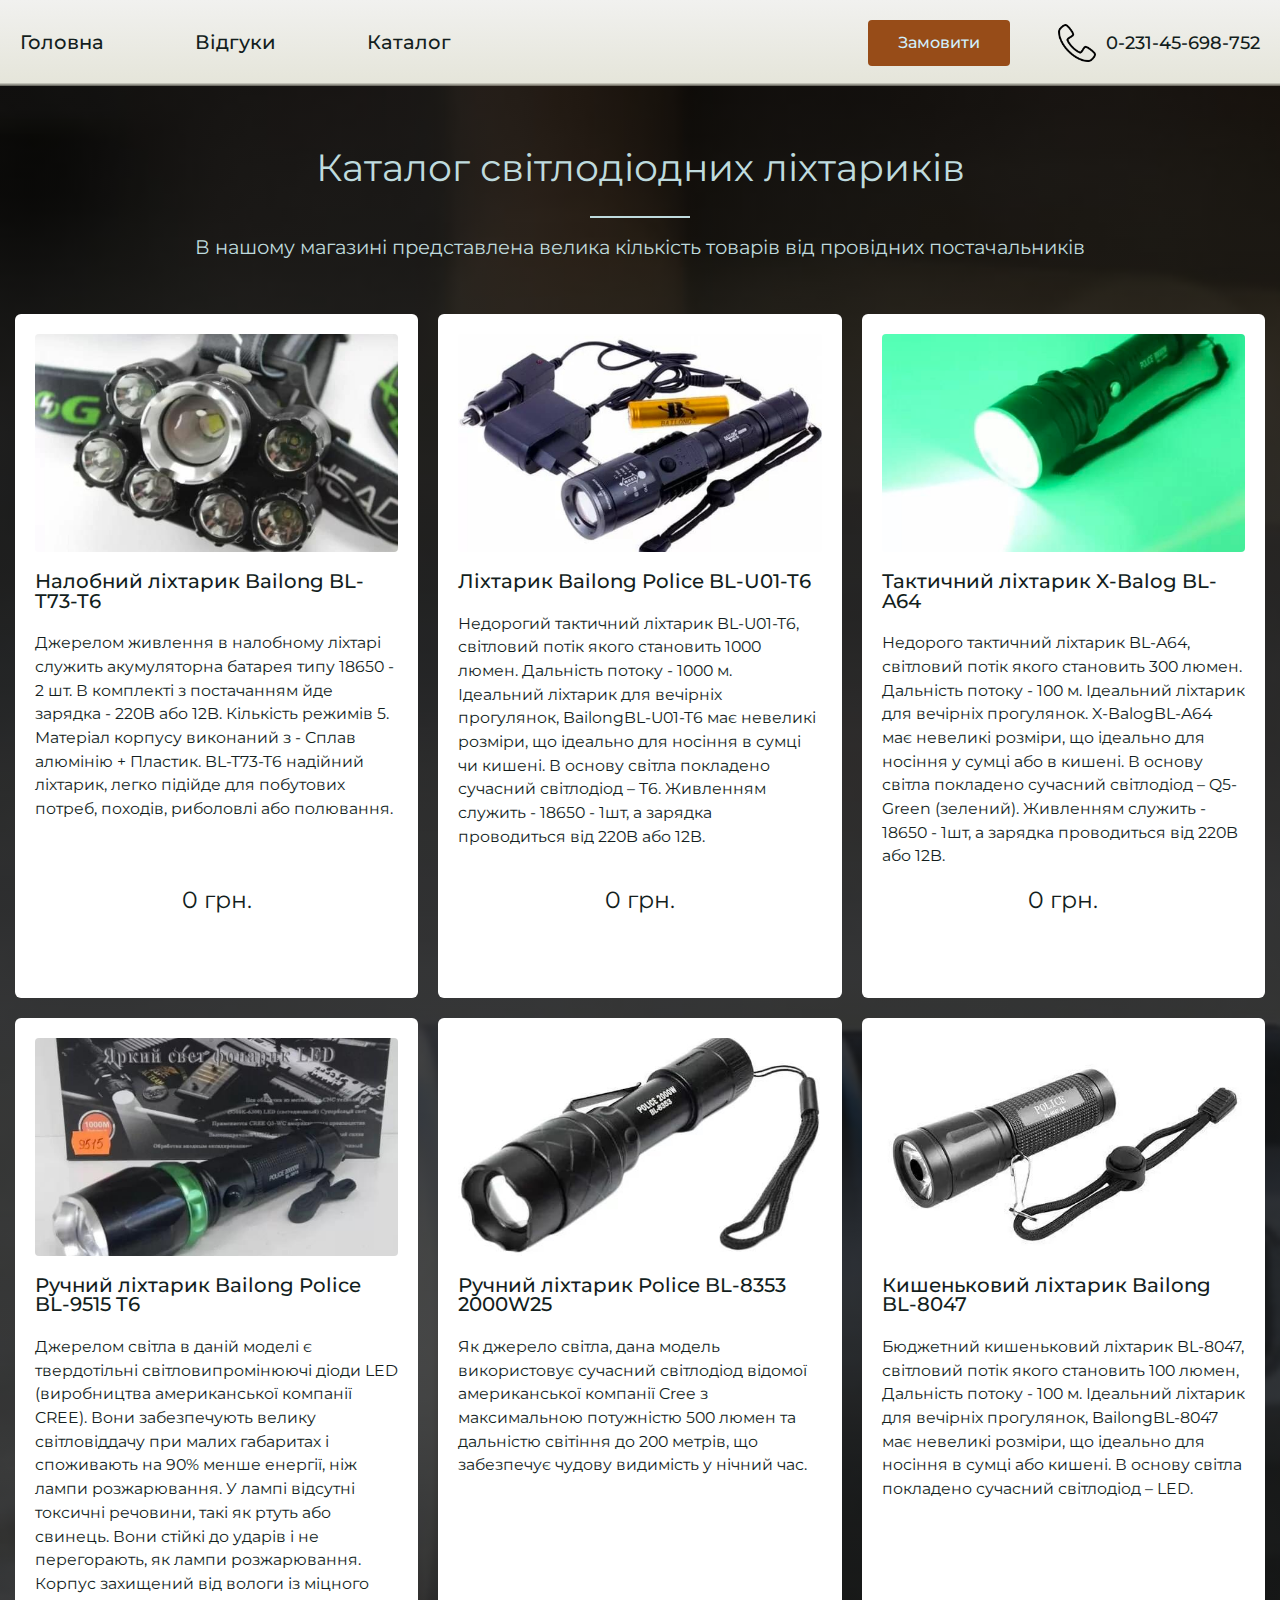
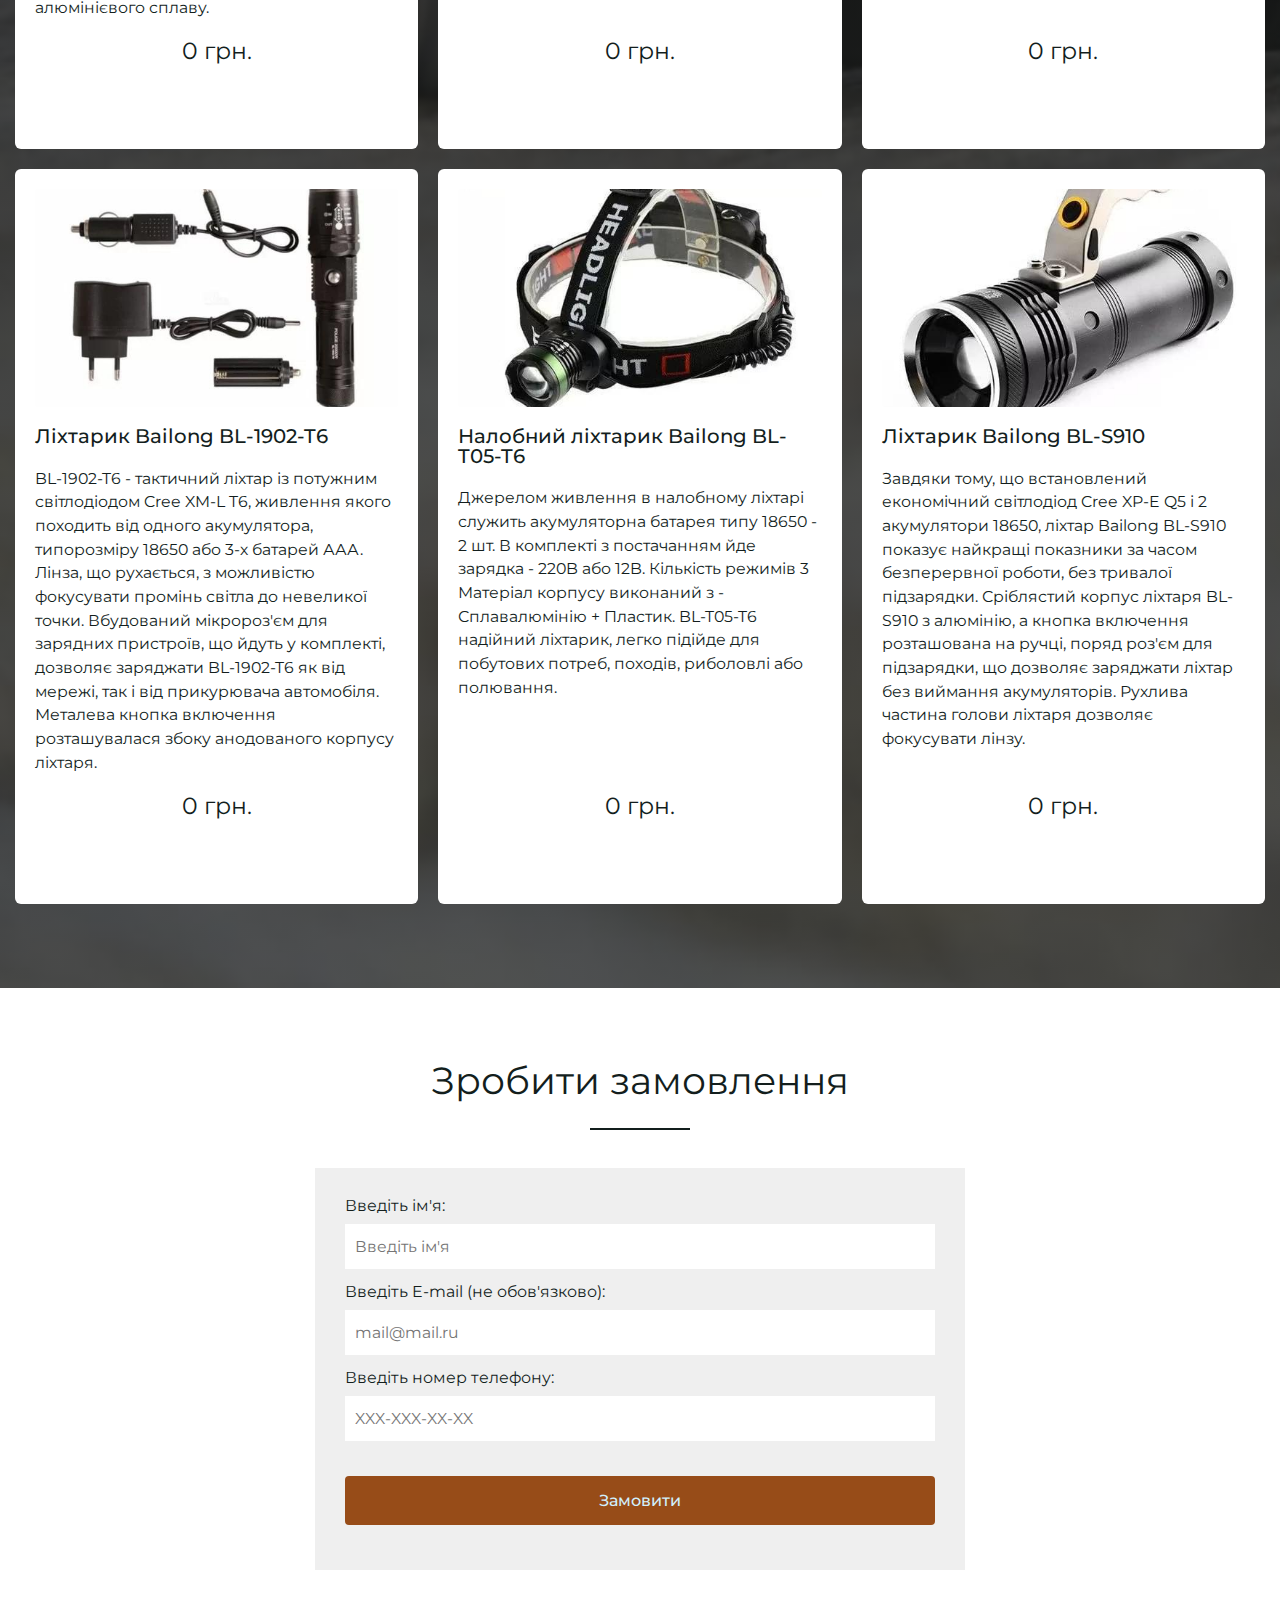
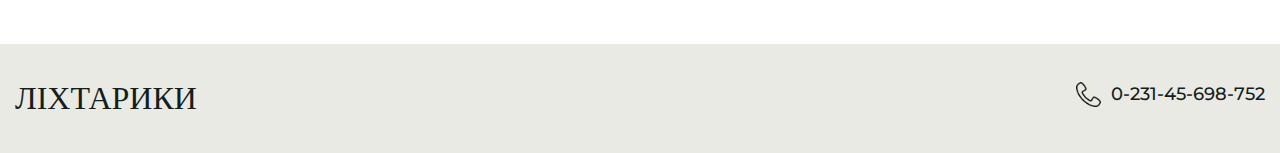
==== commit ff686b32: "Add files via upload" ====
--- a/catalog.html
+++ b/catalog.html
@@ -6,7 +6,7 @@
 	<meta charset="UTF-8">
 	<meta name="format-detection" content="telephone=no">
 	<!-- <style>body{opacity: 0;}</style> -->
-	<link rel="stylesheet" href="css/style.min.css?_v=20220406165143">
+	<link rel="stylesheet" href="css/style.min.css?_v=20220407163545">
 	<link rel="shortcut icon" href="favicon.ico">
 	<!-- <meta name="robots" content="noindex, nofollow"> -->
 	<meta name="viewport" content="width=device-width, initial-scale=1.0">
@@ -56,7 +56,7 @@
 					<div class="catalog__body body-catalog">
 						<div class="body-catalog__item">
 							<div class="item-body-catalog">
-								<a href="page-product-1.html" class="item-body-catalog__image-ibg"><img src="img/catalog/0.jpg" alt=""></a>
+								<a href="page-product-1.html" target="_blank" class="item-body-catalog__image-ibg"><img src="img/catalog/0.jpg" alt=""></a>
 								<h3 class="item-body-catalog__title">
 									Налобний ліхтарик Bailong BL-T73-T6
 								</h3>
@@ -77,7 +77,7 @@
 						</div>
 						<div class="body-catalog__item">
 							<div class="item-body-catalog">
-								<a href="" class="item-body-catalog__image-ibg"><img src="img/catalog/02.jpg" alt=""></a>
+								<a href="page-product-2.html" target="_blank" class="item-body-catalog__image-ibg"><img src="img/catalog/02.jpg" alt=""></a>
 								<h3 class="item-body-catalog__title">
 									Ліхтарик Bailong Police BL-U01-T6
 								</h3>
@@ -92,12 +92,12 @@
 								<p class="item-body-catalog__price">
 									0 грн.
 								</p>
-								<a href="" target="_blank" class="item-body-catalog__button button">Детальніше</a>
-							</div>
-						</div>
-						<div class="body-catalog__item">
-							<div class="item-body-catalog">
-								<a href="" class="item-body-catalog__image-ibg"><img src="img/catalog/03.jpg" alt=""></a>
+								<a href="page-product-2.html" target="_blank" class="item-body-catalog__button button">Детальніше</a>
+							</div>
+						</div>
+						<div class="body-catalog__item">
+							<div class="item-body-catalog">
+								<a href="page-product-3.html" target="_blank" class="item-body-catalog__image-ibg"><img src="img/catalog/03.jpg" alt=""></a>
 								<h3 class="item-body-catalog__title">
 									Тактичний ліхтарик X-Balog BL-A64
 								</h3>
@@ -113,12 +113,12 @@
 								<p class="item-body-catalog__price">
 									0 грн.
 								</p>
-								<a href="" target="_blank" class="item-body-catalog__button button">Детальніше</a>
-							</div>
-						</div>
-						<div class="body-catalog__item">
-							<div class="item-body-catalog">
-								<a href="" class="item-body-catalog__image-ibg"><img src="img/catalog/04.jpg" alt=""></a>
+								<a href="page-product-3.html" target="_blank" class="item-body-catalog__button button">Детальніше</a>
+							</div>
+						</div>
+						<div class="body-catalog__item">
+							<div class="item-body-catalog">
+								<a href="page-product-4.html" target="_blank" class="item-body-catalog__image-ibg"><img src="img/catalog/04.jpg" alt=""></a>
 								<h3 class="item-body-catalog__title">
 									Ручний ліхтарик Bailong Police BL-9515 T6
 								</h3>
@@ -136,12 +136,12 @@
 								<p class="item-body-catalog__price">
 									0 грн.
 								</p>
-								<a href="" target="_blank" class="item-body-catalog__button button">Детальніше</a>
-							</div>
-						</div>
-						<div class="body-catalog__item">
-							<div class="item-body-catalog">
-								<a href="" class="item-body-catalog__image-ibg"><img src="img/catalog/05.jpg" alt=""></a>
+								<a href="page-product-4.html" target="_blank" class="item-body-catalog__button button">Детальніше</a>
+							</div>
+						</div>
+						<div class="body-catalog__item">
+							<div class="item-body-catalog">
+								<a href="page-product-5.html" target="_blank" class="item-body-catalog__image-ibg"><img src="img/catalog/05.jpg" alt=""></a>
 								<h3 class="item-body-catalog__title">
 									Ручний ліхтарик Police BL-8353 2000W25
 								</h3>
@@ -155,14 +155,14 @@
 								<p class="item-body-catalog__price">
 									0 грн.
 								</p>
-								<a href="" target="_blank" class="item-body-catalog__button button">Детальніше</a>
-							</div>
-						</div>
-						<div class="body-catalog__item">
-							<div class="item-body-catalog">
-								<a href="" class="item-body-catalog__image-ibg"><img src="img/catalog/06.jpg" alt=""></a>
-								<h3 class="item-body-catalog__title">
-									Карманний ліхтарик Bailong BL-8047
+								<a href="page-product-5.html" target="_blank" class="item-body-catalog__button button">Детальніше</a>
+							</div>
+						</div>
+						<div class="body-catalog__item">
+							<div class="item-body-catalog">
+								<a href="page-product-6.html" target="_blank" class="item-body-catalog__image-ibg"><img src="img/catalog/06.jpg" alt=""></a>
+								<h3 class="item-body-catalog__title">
+									Кишеньковий ліхтарик Bailong BL-8047
 								</h3>
 								<p class="item-body-catalog__text">
 									Бюджетний кишеньковий ліхтарик BL-8047, світловий потік якого становить 100 люмен, Дальність
@@ -174,12 +174,12 @@
 								<p class="item-body-catalog__price">
 									0 грн.
 								</p>
-								<a href="" target="_blank" class="item-body-catalog__button button">Детальніше</a>
-							</div>
-						</div>
-						<div class="body-catalog__item">
-							<div class="item-body-catalog">
-								<a href="" class="item-body-catalog__image-ibg"><img src="img/catalog/07.jpg" alt=""></a>
+								<a href="page-product-6.html" target="_blank" class="item-body-catalog__button button">Детальніше</a>
+							</div>
+						</div>
+						<div class="body-catalog__item">
+							<div class="item-body-catalog">
+								<a href="page-product-7.html" target="_blank" class=" item-body-catalog__image-ibg"><img src="img/catalog/07.jpg" alt=""></a>
 								<h3 class="item-body-catalog__title">
 									Ліхтарик Bailong BL-1902-T6
 								</h3>
@@ -196,12 +196,12 @@
 								<p class="item-body-catalog__price">
 									0 грн.
 								</p>
-								<a href="" target="_blank" class="item-body-catalog__button button">Детальніше</a>
-							</div>
-						</div>
-						<div class="body-catalog__item">
-							<div class="item-body-catalog">
-								<a href="" class="item-body-catalog__image-ibg"><img src="img/catalog/08.jpg" alt=""></a>
+								<a href="page-product-7.html" target="_blank" class="item-body-catalog__button button">Детальніше</a>
+							</div>
+						</div>
+						<div class="body-catalog__item">
+							<div class="item-body-catalog">
+								<a href="page-product-8.html" target="_blank" class="item-body-catalog__image-ibg"><img src="img/catalog/08.jpg" alt=""></a>
 								<h3 class="item-body-catalog__title">
 									Налобний ліхтарик Bailong BL-T05-T6
 								</h3>
@@ -217,12 +217,12 @@
 								<p class="item-body-catalog__price">
 									0 грн.
 								</p>
-								<a href="" target="_blank" class="item-body-catalog__button button">Детальніше</a>
-							</div>
-						</div>
-						<div class="body-catalog__item">
-							<div class="item-body-catalog">
-								<a href="" class="item-body-catalog__image-ibg"><img src="img/catalog/09.jpg" alt=""></a>
+								<a href="page-product-8.html" target="_blank" class="item-body-catalog__button button">Детальніше</a>
+							</div>
+						</div>
+						<div class="body-catalog__item">
+							<div class="item-body-catalog">
+								<a href="page-product-9.html" target="_blank" class="item-body-catalog__image-ibg"><img src="img/catalog/09.jpg" alt=""></a>
 								<h3 class="item-body-catalog__title">
 									Ліхтарик Bailong BL-S910
 								</h3>
@@ -240,7 +240,7 @@
 								<p class="item-body-catalog__price">
 									0 грн.
 								</p>
-								<a href="" target="_blank" class="item-body-catalog__button button">Детальніше</a>
+								<a href="page-product-9.html" target="_blank" class="item-body-catalog__button button">Детальніше</a>
 							</div>
 						</div>
 					</div>
@@ -253,8 +253,8 @@
 					</h2>
 					<form action="#" class="zayavka__form form-zayavka">
 						<div class="form-zayavka__line">
-							<label for="name" class="form-zayavka__label">Введіть им'я:</label>
-							<input id="name" type="text" placeholder="Введіть им'я" class="form-zayavka__input">
+							<label for="name" class="form-zayavka__label">Введіть ім'я:</label>
+							<input id="name" type="text" placeholder="Введіть ім'я" class="form-zayavka__input">
 						</div>
 						<div class="form-zayavka__line">
 							<label for="email" class="form-zayavka__label">Введіть E-mail (не обов'язково):</label>
@@ -300,7 +300,7 @@
 			</div>
 		</div>
 	</div>
-	<script src="js/app.min.js?_v=20220406165143"></script>
+	<script src="js/app.min.js?_v=20220407163545"></script>
 </body>
 
 </html>--- a/css/style.min.css
+++ b/css/style.min.css
@@ -1 +1 @@
-@charset "UTF-8";@font-face{font-family:Montserrat;font-display:swap;src:url(../fonts/Montserrat-Bold.woff2) format("woff2"),url(../fonts/Montserrat-Bold.woff) format("woff");font-weight:700;font-style:normal}@font-face{font-family:Montserrat;font-display:swap;src:url(../fonts/Montserrat-Medium.woff2) format("woff2"),url(../fonts/Montserrat-Medium.woff) format("woff");font-weight:500;font-style:normal}@font-face{font-family:Montserrat;font-display:swap;src:url(../fonts/Montserrat-Regular.woff2) format("woff2"),url(../fonts/Montserrat-Regular.woff) format("woff");font-weight:400;font-style:normal}@font-face{font-family:Montserrat;font-display:swap;src:url(../fonts/Montserrat-SemiBold.woff2) format("woff2"),url(../fonts/Montserrat-SemiBold.woff) format("woff");font-weight:600;font-style:normal}@font-face{font-family:OpenSans;font-display:swap;src:url(../fonts/OpenSans-SemiBold.woff2) format("woff2"),url(../fonts/OpenSans-SemiBold.woff) format("woff");font-weight:600;font-style:normal}*{padding:0;margin:0;border:0}*,:after,:before{-webkit-box-sizing:border-box;box-sizing:border-box}body,html{height:100%;min-width:320px}body{color:#131e1d;line-height:1;font-family:Montserrat;font-size:1rem;-ms-text-size-adjust:100%;-moz-text-size-adjust:100%;-webkit-text-size-adjust:100%;-webkit-font-smoothing:antialiased;-moz-osx-font-smoothing:grayscale}button,input,textarea{font-family:Montserrat;font-size:inherit}button{cursor:pointer;color:inherit;background-color:inherit}a{color:inherit}a:link,a:visited{text-decoration:none}a:hover{text-decoration:none}ul li{list-style:none}img{vertical-align:top}h1,h2,h3,h4,h5,h6{font-weight:inherit;font-size:inherit}.lock body{overflow:hidden;-ms-touch-action:none;touch-action:none}.wrapper{min-height:100%;display:-webkit-box;display:-ms-flexbox;display:flex;-webkit-box-orient:vertical;-webkit-box-direction:normal;-ms-flex-direction:column;flex-direction:column;overflow:hidden}.wrapper>main{-webkit-box-flex:1;-ms-flex:1 1 auto;flex:1 1 auto}.wrapper>*{min-width:0}[class*=__container]{max-width:85.625rem;-webkit-box-sizing:content-box;box-sizing:content-box;margin:0 auto;padding:0 .9375rem}body::after{content:"";background-color:rgba(0,0,0,.5);position:fixed;width:100%;height:100%;top:0;left:0;opacity:0;-webkit-transition:opacity .8s ease 0s;-o-transition:opacity .8s ease 0s;transition:opacity .8s ease 0s;pointer-events:none;z-index:149}body.popup-show::after{opacity:1}.popup{position:fixed;top:0;left:0;bottom:0;right:0;padding:30px 10px;-webkit-transition:visibility .8s ease 0s;-o-transition:visibility .8s ease 0s;transition:visibility .8s ease 0s;visibility:hidden;pointer-events:none}.popup_show{z-index:150;visibility:visible;overflow:auto;pointer-events:auto}.popup_show .popup__content{visibility:visible;-webkit-transform:scale(1);-ms-transform:scale(1);transform:scale(1)}.popup__wrapper{display:-webkit-box;display:-ms-flexbox;display:flex;-webkit-box-orient:vertical;-webkit-box-direction:normal;-ms-flex-direction:column;flex-direction:column;-webkit-box-align:center;-ms-flex-align:center;align-items:center;min-height:100%;-webkit-box-flex:1;-ms-flex:1 1 auto;flex:1 1 auto;width:100%;display:flex;-webkit-box-pack:center;-ms-flex-pack:center;justify-content:center;align-items:center}.popup__content{visibility:hidden;-webkit-transform:scale(0);-ms-transform:scale(0);transform:scale(0);-webkit-transition:-webkit-transform .3s ease 0s;transition:-webkit-transform .3s ease 0s;-o-transition:transform .3s ease 0s;transition:transform .3s ease 0s;transition:transform .3s ease 0s,-webkit-transform .3s ease 0s;background-color:#eee;padding:20px;width:100%;max-width:900px;border-radius:20px}.lock .popup__content{visibility:visible}.tabs__navigation{display:-webkit-box;display:-ms-flexbox;display:flex;-ms-flex-wrap:wrap;flex-wrap:wrap;position:relative}.tabs__navigation::after{content:"";width:100%;height:2px;background-color:rgba(235,235,229,.801);position:absolute;bottom:0;left:0}.tabs__title{padding:.625rem 0;font-weight:500;position:relative;z-index:1}.tabs__title._tab-active{color:#974c18}.tabs__title._tab-active::after{content:"";width:100%;height:2px;background-color:#974c18;position:absolute;bottom:0;left:0;z-index:2}.tabs__content{padding:1.5625rem 0}.tabs__body{background-color:#efefef;padding:0 1.875rem;border-radius:8px}[data-fullscreen]{min-height:100vh}.touch [data-fullscreen]{min-height:calc(var(--vh,1vh) * 100)}[class*=-ibg]{position:relative}[class*=-ibg] img{position:absolute;width:100%;height:100%;top:0;left:0;-o-object-fit:cover;object-fit:cover}[class*=-ibg_contain] img{-o-object-fit:contain;object-fit:contain}.button{display:-webkit-inline-box;display:-ms-inline-flexbox;display:inline-flex;-webkit-box-align:center;-ms-flex-align:center;align-items:center;-webkit-box-pack:center;-ms-flex-pack:center;justify-content:center;padding:15px 30px;background-color:#974c18;-ms-flex-item-align:center;-ms-grid-row-align:center;align-self:center;border-radius:4px;color:#d1f0fd;-webkit-transition:all .2s ease 0s;-o-transition:all .2s ease 0s;transition:all .2s ease 0s;font-weight:500}.title{text-align:center;margin-bottom:20px;position:relative;line-height:1.5;z-index:5}.title::after{content:"";display:block;width:100px;height:2px;margin:0 auto;background-color:#131e1d;position:relative;z-index:5}.header{position:absolute;width:100%;top:0;left:0;z-index:6;background:#f1f1ef;background:-webkit-gradient(linear,left top,left bottom,from(#f1f1ef),color-stop(96%,#e5e5da),to(rgba(218,218,199,.3729866947)));background:-o-linear-gradient(top,#f1f1ef 0,#e5e5da 96%,rgba(218,218,199,.3729866947) 100%);background:linear-gradient(180deg,#f1f1ef 0,#e5e5da 96%,rgba(218,218,199,.3729866947) 100%);padding:10px 0}.header__top{padding:.625rem .3125rem}.header._header-scroll{position:fixed;top:-200px}.header._header-show{top:0;-webkit-transition:all .2s ease 0s;-o-transition:all .2s ease 0s;transition:all .2s ease 0s}.top-header{display:-webkit-box;display:-ms-flexbox;display:flex;-webkit-box-align:center;-ms-flex-align:center;align-items:center;-ms-flex-wrap:wrap;flex-wrap:wrap}.top-header__left{-webkit-box-flex:1;-ms-flex:1 1 auto;flex:1 1 auto;padding-right:10px}.menu__list{display:-webkit-box;display:-ms-flexbox;display:flex;-webkit-box-align:center;-ms-flex-align:center;align-items:center;-ms-flex-wrap:wrap;flex-wrap:wrap;width:100%}.menu__link{-webkit-transition:all .2s ease 0s;-o-transition:all .2s ease 0s;transition:all .2s ease 0s;border-bottom:1px solid transparent;padding-bottom:5px;padding-top:5px;font-weight:500}.right-header{display:-webkit-box;display:-ms-flexbox;display:flex;-webkit-column-gap:50px;-moz-column-gap:50px;column-gap:50px;-ms-flex-item-align:stretch;-ms-grid-row-align:stretch;align-self:stretch}.right-header__phone{display:-webkit-box;display:-ms-flexbox;display:flex;row-gap:10px;-webkit-box-pack:center;-ms-flex-pack:center;justify-content:center;-webkit-box-align:center;-ms-flex-align:center;align-items:center;-webkit-column-gap:10px;-moz-column-gap:10px;column-gap:10px}.right-header__phone:hover .right-header__icon{-webkit-animation:tuda-suda 1s infinite ease;animation:tuda-suda 1s infinite ease}.right-header__phone p{font-weight:500}.right-header__icon{max-width:38px}.right-header__number{font-size:1.125rem;font-weight:500;-webkit-transition:all .2s ease 0s;-o-transition:all .2s ease 0s;transition:all .2s ease 0s}@-webkit-keyframes tuda-suda{0%{-webkit-transform:rotate(0);transform:rotate(0)}50%{-webkit-transform:rotate(5deg);transform:rotate(5deg)}100%{-webkit-transform:rotate(0);transform:rotate(0)}}@keyframes tuda-suda{0%{-webkit-transform:rotate(0);transform:rotate(0)}50%{-webkit-transform:rotate(5deg);transform:rotate(5deg)}100%{-webkit-transform:rotate(0);transform:rotate(0)}}.icon-menu{display:none}.footer{background-color:#eaeae4}.footer__container{display:-webkit-box;display:-ms-flexbox;display:flex;-ms-flex-wrap:wrap;flex-wrap:wrap}.footer__left{-webkit-box-flex:1;-ms-flex:1 1 auto;flex:1 1 auto}.left-footer__logo{font-weight:400;font-size:2rem;font-family:"Open Sans"}.right-footer__phone{display:-webkit-box;display:-ms-flexbox;display:flex;row-gap:10px;-webkit-box-pack:center;-ms-flex-pack:center;justify-content:center;-webkit-box-align:center;-ms-flex-align:center;align-items:center;-webkit-column-gap:10px;-moz-column-gap:10px;column-gap:10px}.right-footer__phone:hover .right-footer__icon{-webkit-animation:tuda-suda 1s infinite linear;animation:tuda-suda 1s infinite linear}.right-footer__phone p{font-weight:500}.right-footer__icon{max-width:25px}.right-footer__number{font-size:1.125rem;font-weight:500;-webkit-transition:all .2s ease 0s;-o-transition:all .2s ease 0s;transition:all .2s ease 0s}.start{color:#bfdbde;text-shadow:0 0 3px rgba(0,0,0,.63);background:url(../img/start/bg.png) 0 0/cover no-repeat;position:relative;z-index:5}.start::after{content:"";width:100%;height:100%;background:-webkit-gradient(linear,left top,left bottom,from(rgba(0,0,0,.8)),to(rgba(44,46,46,.8)));background:-o-linear-gradient(top,rgba(0,0,0,.8) 0,rgba(44,46,46,.8) 100%);background:linear-gradient(180deg,rgba(0,0,0,.8) 0,rgba(44,46,46,.8) 100%);position:absolute;top:0;left:0;z-index:1}.start__container{display:-webkit-box;display:-ms-flexbox;display:flex;-webkit-box-orient:vertical;-webkit-box-direction:normal;-ms-flex-direction:column;flex-direction:column}.start__title{line-height:1;position:relative;z-index:5;margin-bottom:1.25rem}.start__title::after{content:"";display:block;width:130px;height:2px;background-color:#bfdbde}.start__text{position:relative;z-index:5;line-height:1.5}.start__text_bottom{text-align:center;font-size:.875rem}.start__button{position:relative;z-index:5}.start__button:hover{color:#3f4261}.start__down{display:block;-ms-flex-item-align:center;-ms-grid-row-align:center;align-self:center;position:absolute;bottom:65px;left:50%;-webkit-transform:translate(-50%,0);-ms-transform:translate(-50%,0);transform:translate(-50%,0);z-index:5;max-width:50px;cursor:pointer}.start__down img{width:100%;-webkit-animation:up-down 1.2s infinite ease;animation:up-down 1.2s infinite ease}@-webkit-keyframes up-down{0%{-webkit-transform:translate(0,0);transform:translate(0,0)}50%{-webkit-transform:translate(0,10px);transform:translate(0,10px)}100%{-webkit-transform:translate(0,0);transform:translate(0,0)}}@keyframes up-down{0%{-webkit-transform:translate(0,0);transform:translate(0,0)}50%{-webkit-transform:translate(0,10px);transform:translate(0,10px)}100%{-webkit-transform:translate(0,0);transform:translate(0,0)}}.advantage{background-color:#efefef}.advantage_rev{background-color:#fff}.advantage__title{text-align:center;margin-bottom:20px}.advantage__title::after{content:"";display:block;width:100px;height:2px;margin:0 auto;background-color:#131e1d}.advantage__subtitle{text-align:center}.advantage__body{display:-webkit-box;display:-ms-flexbox;display:flex;-ms-flex-wrap:wrap;flex-wrap:wrap;margin:0 -10px}.body-advantage__item{display:-webkit-box;display:-ms-flexbox;display:flex;-webkit-box-orient:vertical;-webkit-box-direction:normal;-ms-flex-direction:column;flex-direction:column;padding:10px 10px;-webkit-box-flex:1;-ms-flex:1 1 380px;flex:1 1 380px}.body-advantage__content{height:100%;display:-webkit-box;display:-ms-flexbox;display:flex;-webkit-box-orient:vertical;-webkit-box-direction:normal;-ms-flex-direction:column;flex-direction:column;gap:20px;padding:20px;background-color:#fff}.body-advantage__content_rev{background-color:#efefef}.content-body-advantage__image-ibg{margin-top:10px;padding-bottom:6.6666666667em}.content-body-advantage__image-ibg img{-o-object-fit:contain;object-fit:contain}.content-body-advantage__title{line-height:1.5;text-align:center;font-weight:500}.content-body-advantage__text{line-height:1.5}.catalog{background:url(../img/catalog/bg.jpg) 0 0/cover no-repeat;position:relative;z-index:5}.catalog__container::after{content:"";width:100%;height:100%;background:-webkit-gradient(linear,left top,left bottom,from(rgba(0,0,0,.8)),to(rgba(44,46,46,.8)));background:-o-linear-gradient(top,rgba(0,0,0,.8) 0,rgba(44,46,46,.8) 100%);background:linear-gradient(180deg,rgba(0,0,0,.8) 0,rgba(44,46,46,.8) 100%);position:absolute;top:0;left:0;z-index:1}.catalog__title{text-align:center;margin-bottom:20px;color:#bfdbde;position:relative;z-index:5}.catalog__title::after{content:"";display:block;width:100px;height:2px;margin:0 auto;background-color:#bfdbde;position:relative;z-index:5}.catalog__subtitle{text-align:center;color:#bfdbde;position:relative;z-index:5}.catalog__body{position:relative;z-index:5}.body-catalog{display:-webkit-box;display:-ms-flexbox;display:flex;-ms-flex-wrap:wrap;flex-wrap:wrap;margin:0 -10px}.body-catalog__item{-webkit-box-flex:1;-ms-flex:1 0 33.33%;flex:1 0 33.33%;padding:10px;min-width:300px}.item-body-catalog{display:-webkit-box;display:-ms-flexbox;display:flex;-ms-flex-wrap:wrap;flex-wrap:wrap;-webkit-box-orient:vertical;-webkit-box-direction:normal;-ms-flex-direction:column;flex-direction:column;gap:20px;background-color:#fff;padding:20px;border-radius:6px;height:100%;overflow:hidden;-webkit-transition:all .3s ease 0s;-o-transition:all .3s ease 0s;transition:all .3s ease 0s}.item-body-catalog__image-ibg{padding-bottom:60%}.item-body-catalog__image-ibg img{border-radius:4px}.item-body-catalog__title{font-weight:500}.item-body-catalog__text{line-height:1.5;-webkit-box-flex:1;-ms-flex:1 1 auto;flex:1 1 auto}.item-body-catalog__price{-ms-flex-item-align:center;-ms-grid-row-align:center;align-self:center}.item-body-catalog__button{-ms-flex-item-align:stretch;-ms-grid-row-align:stretch;align-self:stretch;-webkit-transform:translate(0,200%);-ms-transform:translate(0,200%);transform:translate(0,200%);-webkit-transition:all .2s ease 0s;-o-transition:all .2s ease 0s;transition:all .2s ease 0s}.item-body-catalog:hover{background-color:#a3a1a1;color:rgba(255,255,255,.747);cursor:pointer;-webkit-transform:scale(101%);-ms-transform:scale(101%);transform:scale(101%)}.item-body-catalog:hover .item-body-catalog__button{-webkit-transform:translate(0,0);-ms-transform:translate(0,0);transform:translate(0,0)}.quostions__container{display:-webkit-box;display:-ms-flexbox;display:flex;-webkit-box-orient:vertical;-webkit-box-direction:normal;-ms-flex-direction:column;flex-direction:column;text-align:center}.quostions__button{padding:15px 100px}.reviews{background-color:#efefef}.reviews__title{text-align:center;margin-bottom:20px}.reviews__title::after{content:"";display:block;width:100px;height:2px;margin:0 auto;background-color:#131e1d}.reviews__subtitle{text-align:center}.reviews__body{margin:0 -15px}.body-reviews{display:-webkit-box;display:-ms-flexbox;display:flex;-ms-flex-wrap:wrap;flex-wrap:wrap}.body-reviews__item{-webkit-box-flex:1;-ms-flex:1 1 50%;flex:1 1 50%;min-width:400px;padding:10px 15px}.item-body-reviews{background-color:#fff;border-radius:4px;padding:20px;display:-webkit-box;display:-ms-flexbox;display:flex}.item-body-reviews__left{-webkit-box-flex:1;-ms-flex:1 1 25%;flex:1 1 25%}.item-body-reviews__image-ibg{padding-bottom:100%}.item-body-reviews__right{-webkit-box-flex:1;-ms-flex:1 1 75%;flex:1 1 75%}.item-body-reviews__name{font-weight:400;color:#5a5a5a;margin-bottom:20px}.item-body-reviews__text{line-height:1.5}.zayavka__title{text-align:center}.zayavka__title::after{content:"";display:block;width:100px;height:2px;margin:0 auto;background-color:#131e1d}.zayavka__form{background-color:#efefef;padding:30px;max-width:650px;margin:0 auto}.form-zayavka{display:-webkit-box;display:-ms-flexbox;display:flex;-webkit-box-orient:vertical;-webkit-box-direction:normal;-ms-flex-direction:column;flex-direction:column;gap:15px}.form-zayavka__line{display:-webkit-box;display:-ms-flexbox;display:flex;-webkit-box-orient:vertical;-webkit-box-direction:normal;-ms-flex-direction:column;flex-direction:column;gap:10px}.form-zayavka__input{min-height:45px;padding:5px 10px}.form-zayavka__input:focus{outline:0;-webkit-transform:scale(103%);-ms-transform:scale(103%);transform:scale(103%)}.form-zayavka__input::-webkit-input-placeholder{-webkit-transition:all .5s ease 0s;transition:all .5s ease 0s}.form-zayavka__input::-moz-placeholder{-moz-transition:all .5s ease 0s;transition:all .5s ease 0s}.form-zayavka__input:-ms-input-placeholder{-ms-transition:all .5s ease 0s;transition:all .5s ease 0s}.form-zayavka__input::-ms-input-placeholder{-ms-transition:all .5s ease 0s;transition:all .5s ease 0s}.form-zayavka__input::placeholder{-webkit-transition:all .5s ease 0s;-o-transition:all .5s ease 0s;transition:all .5s ease 0s}.form-zayavka__input:focus::-webkit-input-placeholder{-webkit-transform:translate(50px);transform:translate(50px);opacity:0}.form-zayavka__input:focus::-moz-placeholder{transform:translate(50px);opacity:0}.form-zayavka__input:focus:-ms-input-placeholder{-ms-transform:translate(50px);transform:translate(50px);opacity:0}.form-zayavka__input:focus::-ms-input-placeholder{-ms-transform:translate(50px);transform:translate(50px);opacity:0}.form-zayavka__input:focus::placeholder{-webkit-transform:translate(50px);-ms-transform:translate(50px);transform:translate(50px);opacity:0}.form-zayavka__button{margin-top:20px;-ms-flex-item-align:stretch;-ms-grid-row-align:stretch;align-self:stretch}.form-zayavka__confiden{line-height:1.5}.form-zayavka__confiden a{text-decoration:underline;-webkit-transition:all .2s ease 0s;-o-transition:all .2s ease 0s;transition:all .2s ease 0s}.page-product__body{background:-webkit-gradient(linear,left top,left bottom,from(rgba(0,0,0,.8)),to(rgba(44,46,46,.8)));background:-o-linear-gradient(top,rgba(0,0,0,.8) 0,rgba(44,46,46,.8) 100%);background:linear-gradient(180deg,rgba(0,0,0,.8) 0,rgba(44,46,46,.8) 100%)}.product-body__container{display:-webkit-box;display:-ms-flexbox;display:flex;-webkit-box-align:center;-ms-flex-align:center;align-items:center}.product-body__slider{-webkit-box-flex:1;-ms-flex:1 1 50%;flex:1 1 50%;border-radius:8px;-webkit-box-shadow:0 0 5px rgba(0,0,0,.3);box-shadow:0 0 5px rgba(0,0,0,.3)}.product-body__slide img{width:100%}.product-body__price{position:relative;z-index:5;-webkit-box-flex:1;-ms-flex:1 1 50%;flex:1 1 50%;display:-webkit-box;display:-ms-flexbox;display:flex;-webkit-box-orient:vertical;-webkit-box-direction:normal;-ms-flex-direction:column;flex-direction:column;padding:10px 20px;-webkit-box-shadow:0 0 5px rgba(0,0,0,.3);box-shadow:0 0 5px rgba(0,0,0,.3);border-radius:8px;margin-left:20px;background-color:#eaeae4}.product-body__title{line-height:1.5;font-weight:500}.product-body__number{text-align:center;color:#974c18;display:-webkit-box;display:-ms-flexbox;display:flex;-webkit-box-align:center;-ms-flex-align:center;align-items:center;-webkit-box-pack:center;-ms-flex-pack:center;justify-content:center;row-gap:20px}.product-body__number span{color:#da2424;text-decoration:line-through}.product-body__number b{font-weight:500;color:#1ea01e}.product-body__subnumber{font-style:italic;font-weight:500;text-align:center}.product-body__button{-ms-flex-item-align:stretch;-ms-grid-row-align:stretch;align-self:stretch;margin-bottom:20px}.description-product-body__title{font-weight:500;line-height:1.5}.description-product-body__text{line-height:1.5}.description-product-body__text span{font-weight:700}.description-product-body__list{display:-webkit-box;display:-ms-flexbox;display:flex;-webkit-box-orient:vertical;-webkit-box-direction:normal;-ms-flex-direction:column;flex-direction:column}.description-product-body__item:last-child{font-weight:600}.charachteristic__body{display:-webkit-box;display:-ms-flexbox;display:flex;-ms-flex-wrap:wrap;flex-wrap:wrap}.body-charachteristic{margin:0 -15px}.body-charachteristic__item{-webkit-box-flex:1;-ms-flex:1 0 50%;flex:1 0 50%;padding:15px}.item-body-charachteristic{display:-webkit-box;display:-ms-flexbox;display:flex;-webkit-box-orient:vertical;-webkit-box-direction:normal;-ms-flex-direction:column;flex-direction:column}.item-body-charachteristic__line{display:-webkit-box;display:-ms-flexbox;display:flex;-ms-flex-wrap:wrap;flex-wrap:wrap;position:relative;gap:5px}.item-body-charachteristic__line::after{content:"";width:100%;height:2px;background-color:#fff;position:absolute;bottom:-15px;left:0}.item-body-charachteristic__left{-webkit-box-flex:1;-ms-flex:1 1 auto;flex:1 1 auto}.item-body-charachteristic__right{font-weight:600}.reviews__wrapper-form{padding-left:40px;padding-top:10px;-webkit-box-flex:1;-ms-flex:1 1 50%;flex:1 1 50%;-ms-flex-item-align:stretch;-ms-grid-row-align:stretch;align-self:stretch}.reviews__wrapper-form_no-pading{padding-left:0;max-width:600px;margin:0 auto}.reviews__bottom{display:-webkit-box;display:-ms-flexbox;display:flex;-webkit-box-align:start;-ms-flex-align:start;align-items:flex-start}.body-reviews_one{-webkit-box-flex:1;-ms-flex:1 1 50%;flex:1 1 50%;height:468px;overflow:auto}.body-reviews__item_one{-webkit-box-flex:1;-ms-flex:1 1 100%;flex:1 1 100%}.form-reviews{background-color:#fff;padding:20px;display:-webkit-box;display:-ms-flexbox;display:flex;-webkit-box-orient:vertical;-webkit-box-direction:normal;-ms-flex-direction:column;flex-direction:column;gap:20px;border-radius:8px}.form-reviews__line{display:-webkit-box;display:-ms-flexbox;display:flex;-webkit-box-orient:vertical;-webkit-box-direction:normal;-ms-flex-direction:column;flex-direction:column;gap:10px}.form-reviews__line textarea{width:100%;height:100px;resize:none;overflow:auto}.form-reviews__label{font-weight:500}.form-reviews__input{min-height:45px;padding:5px 10px;background-color:#efefef}.form-reviews__input:focus{outline:0;-webkit-transform:scale(103%);-ms-transform:scale(103%);transform:scale(103%)}.form-reviews__input::-webkit-input-placeholder{-webkit-transition:all .5s ease 0s;transition:all .5s ease 0s}.form-reviews__input::-moz-placeholder{-moz-transition:all .5s ease 0s;transition:all .5s ease 0s}.form-reviews__input:-ms-input-placeholder{-ms-transition:all .5s ease 0s;transition:all .5s ease 0s}.form-reviews__input::-ms-input-placeholder{-ms-transition:all .5s ease 0s;transition:all .5s ease 0s}.form-reviews__input::placeholder{-webkit-transition:all .5s ease 0s;-o-transition:all .5s ease 0s;transition:all .5s ease 0s}.form-reviews__input:focus::-webkit-input-placeholder{-webkit-transform:translate(50px);transform:translate(50px);opacity:0}.form-reviews__input:focus::-moz-placeholder{transform:translate(50px);opacity:0}.form-reviews__input:focus:-ms-input-placeholder{-ms-transform:translate(50px);transform:translate(50px);opacity:0}.form-reviews__input:focus::-ms-input-placeholder{-ms-transform:translate(50px);transform:translate(50px);opacity:0}.form-reviews__input:focus::placeholder{-webkit-transform:translate(50px);-ms-transform:translate(50px);transform:translate(50px);opacity:0}.form-reviews__button{-ms-flex-item-align:stretch;-ms-grid-row-align:stretch;align-self:stretch}.video-product__subtitle{text-align:center}.video-product__item{max-width:680px;margin:0 auto}.video-product__item iframe{width:100%;height:314px}.adv-page-product__title{text-align:center;margin-bottom:10px;padding-left:15px;padding-right:15px}.adv-page-product__title::after{content:"";display:block;width:100px;height:2px;margin:0 auto;background-color:#131e1d}.adv-page-product__line{display:-webkit-box;display:-ms-flexbox;display:flex;-webkit-box-orient:vertical;-webkit-box-direction:normal;-ms-flex-direction:column;flex-direction:column}.line-adv-page-product_negative{background-color:#ecece6}.line-adv-page-product__item{display:-webkit-box;display:-ms-flexbox;display:flex;-webkit-box-align:center;-ms-flex-align:center;align-items:center}.line-adv-page-product__image{-webkit-box-flex:1;-ms-flex:1 1 50%;flex:1 1 50%;-webkit-box-shadow:20px 10px 10px rgba(0,0,0,.3);box-shadow:20px 10px 10px rgba(0,0,0,.3);border-radius:8px}.line-adv-page-product__image_right{-webkit-box-shadow:-20px -10px 10px rgba(126,126,126,.219);box-shadow:-20px -10px 10px rgba(126,126,126,.219);margin-left:20px}.line-adv-page-product__text{-webkit-box-flex:1;-ms-flex:1 1 50%;flex:1 1 50%;padding-left:50px;font-style:italic}.line-adv-page-product__text_negative{padding-left:0}.line-adv-page-product__title{font-size:2rem;font-weight:500;line-height:1.5}.line-adv-page-product__information{line-height:1.5}.line-adv-page-product-ibg{padding-bottom:50%;height:100%}.line-adv-page-product-ibg img{width:100%;border-radius:8px}.swiper{overflow:hidden}.swiper-wrapper{width:100%;height:100%;-webkit-box-sizing:content-box;box-sizing:content-box;display:-webkit-box;display:-ms-flexbox;display:flex;position:relative}.swiper-vertical .swiper-wrapper{-webkit-box-orient:vertical;-webkit-box-direction:normal;-ms-flex-direction:column;flex-direction:column}.swiper-autoheight .swiper-wrapper{-webkit-box-align:start;-ms-flex-align:start;align-items:flex-start}.swiper-initialized .swiper-slide{-ms-flex-negative:0;flex-shrink:0}.swiper-android .swiper-slide,.swiper-android .swiper-wrapper{-webkit-transform:translate3d(0,0,0);transform:translate3d(0,0,0)}.swiper-button-lock{display:none!important}@font-face{font-family:swiper-icons;src:url("data:application/font-woff;charset=utf-8;base64, [base64]//wADZ2x5ZgAAAywAAADMAAAD2MHtryVoZWFkAAABbAAAADAAAAA2E2+eoWhoZWEAAAGcAAAAHwAAACQC9gDzaG10eAAAAigAAAAZAAAArgJkABFsb2NhAAAC0AAAAFoAAABaFQAUGG1heHAAAAG8AAAAHwAAACAAcABAbmFtZQAAA/gAAAE5AAACXvFdBwlwb3N0AAAFNAAAAGIAAACE5s74hXjaY2BkYGAAYpf5Hu/j+W2+MnAzMYDAzaX6QjD6/4//Bxj5GA8AuRwMYGkAPywL13jaY2BkYGA88P8Agx4j+/8fQDYfA1AEBWgDAIB2BOoAeNpjYGRgYNBh4GdgYgABEMnIABJzYNADCQAACWgAsQB42mNgYfzCOIGBlYGB0YcxjYGBwR1Kf2WQZGhhYGBiYGVmgAFGBiQQkOaawtDAoMBQxXjg/wEGPcYDDA4wNUA2CCgwsAAAO4EL6gAAeNpj2M0gyAACqxgGNWBkZ2D4/wMA+xkDdgAAAHjaY2BgYGaAYBkGRgYQiAHyGMF8FgYHIM3DwMHABGQrMOgyWDLEM1T9/w8UBfEMgLzE////P/5//f/V/xv+r4eaAAeMbAxwIUYmIMHEgKYAYjUcsDAwsLKxc3BycfPw8jEQA/[base64]/uznmfPFBNODM2K7MTQ45YEAZqGP81AmGGcF3iPqOop0r1SPTaTbVkfUe4HXj97wYE+yNwWYxwWu4v1ugWHgo3S1XdZEVqWM7ET0cfnLGxWfkgR42o2PvWrDMBSFj/IHLaF0zKjRgdiVMwScNRAoWUoH78Y2icB/yIY09An6AH2Bdu/UB+yxopYshQiEvnvu0dURgDt8QeC8PDw7Fpji3fEA4z/PEJ6YOB5hKh4dj3EvXhxPqH/SKUY3rJ7srZ4FZnh1PMAtPhwP6fl2PMJMPDgeQ4rY8YT6Gzao0eAEA409DuggmTnFnOcSCiEiLMgxCiTI6Cq5DZUd3Qmp10vO0LaLTd2cjN4fOumlc7lUYbSQcZFkutRG7g6JKZKy0RmdLY680CDnEJ+UMkpFFe1RN7nxdVpXrC4aTtnaurOnYercZg2YVmLN/d/gczfEimrE/fs/bOuq29Zmn8tloORaXgZgGa78yO9/cnXm2BpaGvq25Dv9S4E9+5SIc9PqupJKhYFSSl47+Qcr1mYNAAAAeNptw0cKwkAAAMDZJA8Q7OUJvkLsPfZ6zFVERPy8qHh2YER+3i/BP83vIBLLySsoKimrqKqpa2hp6+jq6RsYGhmbmJqZSy0sraxtbO3sHRydnEMU4uR6yx7JJXveP7WrDycAAAAAAAH//wACeNpjYGRgYOABYhkgZgJCZgZNBkYGLQZtIJsFLMYAAAw3ALgAeNolizEKgDAQBCchRbC2sFER0YD6qVQiBCv/H9ezGI6Z5XBAw8CBK/m5iQQVauVbXLnOrMZv2oLdKFa8Pjuru2hJzGabmOSLzNMzvutpB3N42mNgZGBg4GKQYzBhYMxJLMlj4GBgAYow/P/PAJJhLM6sSoWKfWCAAwDAjgbRAAB42mNgYGBkAIIbCZo5IPrmUn0hGA0AO8EFTQAA");font-weight:400;font-style:normal}:root{--swiper-theme-color:#007aff}.swiper{margin-left:auto;margin-right:auto;position:relative;overflow:hidden;list-style:none;padding:0;z-index:1}.swiper-vertical>.swiper-wrapper{-webkit-box-orient:vertical;-webkit-box-direction:normal;-ms-flex-direction:column;flex-direction:column}.swiper-wrapper{position:relative;width:100%;height:100%;z-index:1;display:-webkit-box;display:-ms-flexbox;display:flex;-webkit-transition-property:-webkit-transform;transition-property:-webkit-transform;-o-transition-property:transform;transition-property:transform;transition-property:transform,-webkit-transform;-webkit-box-sizing:content-box;box-sizing:content-box}.swiper-android .swiper-slide,.swiper-wrapper{-webkit-transform:translate3d(0,0,0);transform:translate3d(0,0,0)}.swiper-pointer-events{-ms-touch-action:pan-y;touch-action:pan-y}.swiper-pointer-events.swiper-vertical{-ms-touch-action:pan-x;touch-action:pan-x}.swiper-slide{-ms-flex-negative:0;flex-shrink:0;width:100%;height:100%;position:relative;-webkit-transition-property:-webkit-transform;transition-property:-webkit-transform;-o-transition-property:transform;transition-property:transform;transition-property:transform,-webkit-transform}.swiper-slide-invisible-blank{visibility:hidden}.swiper-autoheight,.swiper-autoheight .swiper-slide{height:auto}.swiper-autoheight .swiper-wrapper{-webkit-box-align:start;-ms-flex-align:start;align-items:flex-start;-webkit-transition-property:height,-webkit-transform;transition-property:height,-webkit-transform;-o-transition-property:transform,height;transition-property:transform,height;transition-property:transform,height,-webkit-transform}.swiper-3d,.swiper-3d.swiper-css-mode .swiper-wrapper{-webkit-perspective:1200px;perspective:1200px}.swiper-3d .swiper-cube-shadow,.swiper-3d .swiper-slide,.swiper-3d .swiper-slide-shadow,.swiper-3d .swiper-slide-shadow-bottom,.swiper-3d .swiper-slide-shadow-left,.swiper-3d .swiper-slide-shadow-right,.swiper-3d .swiper-slide-shadow-top,.swiper-3d .swiper-wrapper{-webkit-transform-style:preserve-3d;transform-style:preserve-3d}.swiper-3d .swiper-slide-shadow,.swiper-3d .swiper-slide-shadow-bottom,.swiper-3d .swiper-slide-shadow-left,.swiper-3d .swiper-slide-shadow-right,.swiper-3d .swiper-slide-shadow-top{position:absolute;left:0;top:0;width:100%;height:100%;pointer-events:none;z-index:10}.swiper-3d .swiper-slide-shadow{background:rgba(0,0,0,.15)}.swiper-3d .swiper-slide-shadow-left{background-image:-webkit-gradient(linear,right top,left top,from(rgba(0,0,0,.5)),to(rgba(0,0,0,0)));background-image:-o-linear-gradient(right,rgba(0,0,0,.5),rgba(0,0,0,0));background-image:linear-gradient(to left,rgba(0,0,0,.5),rgba(0,0,0,0))}.swiper-3d .swiper-slide-shadow-right{background-image:-webkit-gradient(linear,left top,right top,from(rgba(0,0,0,.5)),to(rgba(0,0,0,0)));background-image:-o-linear-gradient(left,rgba(0,0,0,.5),rgba(0,0,0,0));background-image:linear-gradient(to right,rgba(0,0,0,.5),rgba(0,0,0,0))}.swiper-3d .swiper-slide-shadow-top{background-image:-webkit-gradient(linear,left bottom,left top,from(rgba(0,0,0,.5)),to(rgba(0,0,0,0)));background-image:-o-linear-gradient(bottom,rgba(0,0,0,.5),rgba(0,0,0,0));background-image:linear-gradient(to top,rgba(0,0,0,.5),rgba(0,0,0,0))}.swiper-3d .swiper-slide-shadow-bottom{background-image:-webkit-gradient(linear,left top,left bottom,from(rgba(0,0,0,.5)),to(rgba(0,0,0,0)));background-image:-o-linear-gradient(top,rgba(0,0,0,.5),rgba(0,0,0,0));background-image:linear-gradient(to bottom,rgba(0,0,0,.5),rgba(0,0,0,0))}.swiper-css-mode>.swiper-wrapper{overflow:auto;scrollbar-width:none;-ms-overflow-style:none}.swiper-css-mode>.swiper-wrapper::-webkit-scrollbar{display:none}.swiper-css-mode>.swiper-wrapper>.swiper-slide{scroll-snap-align:start start}.swiper-horizontal.swiper-css-mode>.swiper-wrapper{-ms-scroll-snap-type:x mandatory;scroll-snap-type:x mandatory}.swiper-vertical.swiper-css-mode>.swiper-wrapper{-ms-scroll-snap-type:y mandatory;scroll-snap-type:y mandatory}.swiper-centered>.swiper-wrapper::before{content:"";-ms-flex-negative:0;flex-shrink:0;-webkit-box-ordinal-group:10000;-ms-flex-order:9999;order:9999}.swiper-centered.swiper-horizontal>.swiper-wrapper>.swiper-slide:first-child{-webkit-margin-start:var(--swiper-centered-offset-before);margin-inline-start:var(--swiper-centered-offset-before)}.swiper-centered.swiper-horizontal>.swiper-wrapper::before{height:100%;min-height:1px;width:var(--swiper-centered-offset-after)}.swiper-centered.swiper-vertical>.swiper-wrapper>.swiper-slide:first-child{-webkit-margin-before:var(--swiper-centered-offset-before);margin-block-start:var(--swiper-centered-offset-before)}.swiper-centered.swiper-vertical>.swiper-wrapper::before{width:100%;min-width:1px;height:var(--swiper-centered-offset-after)}.swiper-centered>.swiper-wrapper>.swiper-slide{scroll-snap-align:center center}.swiper-virtual.swiper-css-mode .swiper-wrapper::after{content:"";position:absolute;left:0;top:0;pointer-events:none}.swiper-virtual.swiper-css-mode.swiper-horizontal .swiper-wrapper::after{height:1px;width:var(--swiper-virtual-size)}.swiper-virtual.swiper-css-mode.swiper-vertical .swiper-wrapper::after{width:1px;height:var(--swiper-virtual-size)}:root{--swiper-navigation-size:44px}.swiper-button-next,.swiper-button-prev{position:absolute;top:50%;width:calc(var(--swiper-navigation-size)/ 44 * 27);height:var(--swiper-navigation-size);margin-top:calc(0px - var(--swiper-navigation-size)/ 2);z-index:10;cursor:pointer;display:-webkit-box;display:-ms-flexbox;display:flex;-webkit-box-align:center;-ms-flex-align:center;align-items:center;-webkit-box-pack:center;-ms-flex-pack:center;justify-content:center;color:var(--swiper-navigation-color,var(--swiper-theme-color))}.swiper-button-next.swiper-button-disabled,.swiper-button-prev.swiper-button-disabled{opacity:.35;cursor:auto;pointer-events:none}.swiper-button-next:after,.swiper-button-prev:after{font-family:swiper-icons;font-size:var(--swiper-navigation-size);text-transform:none!important;letter-spacing:0;text-transform:none;font-variant:initial;line-height:1}.swiper-button-prev,.swiper-rtl .swiper-button-next{left:10px;right:auto}.swiper-button-prev:after,.swiper-rtl .swiper-button-next:after{content:"prev"}.swiper-button-next,.swiper-rtl .swiper-button-prev{right:10px;left:auto}.swiper-button-next:after,.swiper-rtl .swiper-button-prev:after{content:"next"}.swiper-button-lock{display:none}.swiper-pagination{position:absolute;text-align:center;-webkit-transition:.3s opacity;-o-transition:.3s opacity;transition:.3s opacity;-webkit-transform:translate3d(0,0,0);transform:translate3d(0,0,0);z-index:10}.swiper-pagination.swiper-pagination-hidden{opacity:0}.swiper-horizontal>.swiper-pagination-bullets,.swiper-pagination-bullets.swiper-pagination-horizontal,.swiper-pagination-custom,.swiper-pagination-fraction{bottom:10px;left:0;width:100%}.swiper-pagination-bullets-dynamic{overflow:hidden;font-size:0}.swiper-pagination-bullets-dynamic .swiper-pagination-bullet{-webkit-transform:scale(.33);-ms-transform:scale(.33);transform:scale(.33);position:relative}.swiper-pagination-bullets-dynamic .swiper-pagination-bullet-active{-webkit-transform:scale(1);-ms-transform:scale(1);transform:scale(1)}.swiper-pagination-bullets-dynamic .swiper-pagination-bullet-active-main{-webkit-transform:scale(1);-ms-transform:scale(1);transform:scale(1)}.swiper-pagination-bullets-dynamic .swiper-pagination-bullet-active-prev{-webkit-transform:scale(.66);-ms-transform:scale(.66);transform:scale(.66)}.swiper-pagination-bullets-dynamic .swiper-pagination-bullet-active-prev-prev{-webkit-transform:scale(.33);-ms-transform:scale(.33);transform:scale(.33)}.swiper-pagination-bullets-dynamic .swiper-pagination-bullet-active-next{-webkit-transform:scale(.66);-ms-transform:scale(.66);transform:scale(.66)}.swiper-pagination-bullets-dynamic .swiper-pagination-bullet-active-next-next{-webkit-transform:scale(.33);-ms-transform:scale(.33);transform:scale(.33)}.swiper-pagination-bullet{width:var(--swiper-pagination-bullet-width,var(--swiper-pagination-bullet-size,8px));height:var(--swiper-pagination-bullet-height,var(--swiper-pagination-bullet-size,8px));display:inline-block;border-radius:50%;background:var(--swiper-pagination-bullet-inactive-color,#000);opacity:var(--swiper-pagination-bullet-inactive-opacity,.2)}button.swiper-pagination-bullet{border:none;margin:0;padding:0;-webkit-box-shadow:none;box-shadow:none;-webkit-appearance:none;-moz-appearance:none;appearance:none}.swiper-pagination-clickable .swiper-pagination-bullet{cursor:pointer}.swiper-pagination-bullet:only-child{display:none!important}.swiper-pagination-bullet-active{opacity:var(--swiper-pagination-bullet-opacity,1);background:var(--swiper-pagination-color,var(--swiper-theme-color))}.swiper-pagination-vertical.swiper-pagination-bullets,.swiper-vertical>.swiper-pagination-bullets{right:10px;top:50%;-webkit-transform:translate3d(0,-50%,0);transform:translate3d(0,-50%,0)}.swiper-pagination-vertical.swiper-pagination-bullets .swiper-pagination-bullet,.swiper-vertical>.swiper-pagination-bullets .swiper-pagination-bullet{margin:var(--swiper-pagination-bullet-vertical-gap,6px) 0;display:block}.swiper-pagination-vertical.swiper-pagination-bullets.swiper-pagination-bullets-dynamic,.swiper-vertical>.swiper-pagination-bullets.swiper-pagination-bullets-dynamic{top:50%;-webkit-transform:translateY(-50%);-ms-transform:translateY(-50%);transform:translateY(-50%);width:8px}.swiper-pagination-vertical.swiper-pagination-bullets.swiper-pagination-bullets-dynamic .swiper-pagination-bullet,.swiper-vertical>.swiper-pagination-bullets.swiper-pagination-bullets-dynamic .swiper-pagination-bullet{display:inline-block;-webkit-transition:.2s top,.2s -webkit-transform;transition:.2s top,.2s -webkit-transform;-o-transition:.2s transform,.2s top;transition:.2s transform,.2s top;transition:.2s transform,.2s top,.2s -webkit-transform}.swiper-horizontal>.swiper-pagination-bullets .swiper-pagination-bullet,.swiper-pagination-horizontal.swiper-pagination-bullets .swiper-pagination-bullet{margin:0 var(--swiper-pagination-bullet-horizontal-gap,4px)}.swiper-horizontal>.swiper-pagination-bullets.swiper-pagination-bullets-dynamic,.swiper-pagination-horizontal.swiper-pagination-bullets.swiper-pagination-bullets-dynamic{left:50%;-webkit-transform:translateX(-50%);-ms-transform:translateX(-50%);transform:translateX(-50%);white-space:nowrap}.swiper-horizontal>.swiper-pagination-bullets.swiper-pagination-bullets-dynamic .swiper-pagination-bullet,.swiper-pagination-horizontal.swiper-pagination-bullets.swiper-pagination-bullets-dynamic .swiper-pagination-bullet{-webkit-transition:.2s left,.2s -webkit-transform;transition:.2s left,.2s -webkit-transform;-o-transition:.2s transform,.2s left;transition:.2s transform,.2s left;transition:.2s transform,.2s left,.2s -webkit-transform}.swiper-horizontal.swiper-rtl>.swiper-pagination-bullets-dynamic .swiper-pagination-bullet{-webkit-transition:.2s right,.2s -webkit-transform;transition:.2s right,.2s -webkit-transform;-o-transition:.2s transform,.2s right;transition:.2s transform,.2s right;transition:.2s transform,.2s right,.2s -webkit-transform}.swiper-pagination-progressbar{background:rgba(0,0,0,.25);position:absolute}.swiper-pagination-progressbar .swiper-pagination-progressbar-fill{background:var(--swiper-pagination-color,var(--swiper-theme-color));position:absolute;left:0;top:0;width:100%;height:100%;-webkit-transform:scale(0);-ms-transform:scale(0);transform:scale(0);-webkit-transform-origin:left top;-ms-transform-origin:left top;transform-origin:left top}.swiper-rtl .swiper-pagination-progressbar .swiper-pagination-progressbar-fill{-webkit-transform-origin:right top;-ms-transform-origin:right top;transform-origin:right top}.swiper-horizontal>.swiper-pagination-progressbar,.swiper-pagination-progressbar.swiper-pagination-horizontal,.swiper-pagination-progressbar.swiper-pagination-vertical.swiper-pagination-progressbar-opposite,.swiper-vertical>.swiper-pagination-progressbar.swiper-pagination-progressbar-opposite{width:100%;height:4px;left:0;top:0}.swiper-horizontal>.swiper-pagination-progressbar.swiper-pagination-progressbar-opposite,.swiper-pagination-progressbar.swiper-pagination-horizontal.swiper-pagination-progressbar-opposite,.swiper-pagination-progressbar.swiper-pagination-vertical,.swiper-vertical>.swiper-pagination-progressbar{width:4px;height:100%;left:0;top:0}.swiper-pagination-lock{display:none}.swiper-scrollbar{border-radius:10px;position:relative;-ms-touch-action:none;background:rgba(0,0,0,.1)}.swiper-horizontal>.swiper-scrollbar{position:absolute;left:1%;bottom:3px;z-index:50;height:5px;width:98%}.swiper-vertical>.swiper-scrollbar{position:absolute;right:3px;top:1%;z-index:50;width:5px;height:98%}.swiper-scrollbar-drag{height:100%;width:100%;position:relative;background:rgba(0,0,0,.5);border-radius:10px;left:0;top:0}.swiper-scrollbar-cursor-drag{cursor:move}.swiper-scrollbar-lock{display:none}.swiper-zoom-container{width:100%;height:100%;display:-webkit-box;display:-ms-flexbox;display:flex;-webkit-box-pack:center;-ms-flex-pack:center;justify-content:center;-webkit-box-align:center;-ms-flex-align:center;align-items:center;text-align:center}.swiper-zoom-container>canvas,.swiper-zoom-container>img,.swiper-zoom-container>svg{max-width:100%;max-height:100%;-o-object-fit:contain;object-fit:contain}.swiper-slide-zoomed{cursor:move}.swiper-lazy-preloader{width:42px;height:42px;position:absolute;left:50%;top:50%;margin-left:-21px;margin-top:-21px;z-index:10;-webkit-transform-origin:50%;-ms-transform-origin:50%;transform-origin:50%;-webkit-animation:swiper-preloader-spin 1s infinite linear;animation:swiper-preloader-spin 1s infinite linear;-webkit-box-sizing:border-box;box-sizing:border-box;border:4px solid var(--swiper-preloader-color,var(--swiper-theme-color));border-radius:50%;border-top-color:transparent}.swiper-lazy-preloader-white{--swiper-preloader-color:#fff}.swiper-lazy-preloader-black{--swiper-preloader-color:#000}@-webkit-keyframes swiper-preloader-spin{100%{-webkit-transform:rotate(360deg);transform:rotate(360deg)}}@keyframes swiper-preloader-spin{100%{-webkit-transform:rotate(360deg);transform:rotate(360deg)}}.swiper .swiper-notification{position:absolute;left:0;top:0;pointer-events:none;opacity:0;z-index:-1000}.swiper-free-mode>.swiper-wrapper{-webkit-transition-timing-function:ease-out;-o-transition-timing-function:ease-out;transition-timing-function:ease-out;margin:0 auto}.swiper-grid>.swiper-wrapper{-ms-flex-wrap:wrap;flex-wrap:wrap}.swiper-grid-column>.swiper-wrapper{-ms-flex-wrap:wrap;flex-wrap:wrap;-webkit-box-orient:vertical;-webkit-box-direction:normal;-ms-flex-direction:column;flex-direction:column}.swiper-fade.swiper-free-mode .swiper-slide{-webkit-transition-timing-function:ease-out;-o-transition-timing-function:ease-out;transition-timing-function:ease-out}.swiper-fade .swiper-slide{pointer-events:none;-webkit-transition-property:opacity;-o-transition-property:opacity;transition-property:opacity}.swiper-fade .swiper-slide .swiper-slide{pointer-events:none}.swiper-fade .swiper-slide-active,.swiper-fade .swiper-slide-active .swiper-slide-active{pointer-events:auto}.swiper-cube{overflow:visible}.swiper-cube .swiper-slide{pointer-events:none;-webkit-backface-visibility:hidden;backface-visibility:hidden;z-index:1;visibility:hidden;-webkit-transform-origin:0 0;-ms-transform-origin:0 0;transform-origin:0 0;width:100%;height:100%}.swiper-cube .swiper-slide .swiper-slide{pointer-events:none}.swiper-cube.swiper-rtl .swiper-slide{-webkit-transform-origin:100% 0;-ms-transform-origin:100% 0;transform-origin:100% 0}.swiper-cube .swiper-slide-active,.swiper-cube .swiper-slide-active .swiper-slide-active{pointer-events:auto}.swiper-cube .swiper-slide-active,.swiper-cube .swiper-slide-next,.swiper-cube .swiper-slide-next+.swiper-slide,.swiper-cube .swiper-slide-prev{pointer-events:auto;visibility:visible}.swiper-cube .swiper-slide-shadow-bottom,.swiper-cube .swiper-slide-shadow-left,.swiper-cube .swiper-slide-shadow-right,.swiper-cube .swiper-slide-shadow-top{z-index:0;-webkit-backface-visibility:hidden;backface-visibility:hidden}.swiper-cube .swiper-cube-shadow{position:absolute;left:0;bottom:0;width:100%;height:100%;opacity:.6;z-index:0}.swiper-cube .swiper-cube-shadow:before{content:"";background:#000;position:absolute;left:0;top:0;bottom:0;right:0;-webkit-filter:blur(50px);filter:blur(50px)}.swiper-flip{overflow:visible}.swiper-flip .swiper-slide{pointer-events:none;-webkit-backface-visibility:hidden;backface-visibility:hidden;z-index:1}.swiper-flip .swiper-slide .swiper-slide{pointer-events:none}.swiper-flip .swiper-slide-active,.swiper-flip .swiper-slide-active .swiper-slide-active{pointer-events:auto}.swiper-flip .swiper-slide-shadow-bottom,.swiper-flip .swiper-slide-shadow-left,.swiper-flip .swiper-slide-shadow-right,.swiper-flip .swiper-slide-shadow-top{z-index:0;-webkit-backface-visibility:hidden;backface-visibility:hidden}.swiper-creative .swiper-slide{-webkit-backface-visibility:hidden;backface-visibility:hidden;overflow:hidden;-webkit-transition-property:opacity,height,-webkit-transform;transition-property:opacity,height,-webkit-transform;-o-transition-property:transform,opacity,height;transition-property:transform,opacity,height;transition-property:transform,opacity,height,-webkit-transform}.swiper-cards{overflow:visible}.swiper-cards .swiper-slide{-webkit-transform-origin:center bottom;-ms-transform-origin:center bottom;transform-origin:center bottom;-webkit-backface-visibility:hidden;backface-visibility:hidden;overflow:hidden}@media (min-width:87.5em){.tabs__navigation{-webkit-column-gap:2.5rem;-moz-column-gap:2.5rem;column-gap:2.5rem}.tabs__title{font-size:1.25rem}.title{font-size:2.5rem}.title::after{margin-top:1.875rem}.header{min-height:3.75rem}.menu__list{-webkit-column-gap:6.25rem;-moz-column-gap:6.25rem;column-gap:6.25rem}.menu__link{font-size:1.25rem}.right-header{-webkit-column-gap:3.125rem;-moz-column-gap:3.125rem;column-gap:3.125rem}.footer{padding-top:2.5rem}.footer{padding-bottom:2.5rem}.start__container{padding-top:12.5rem}.start__container{padding-bottom:6.25rem}.start__title{font-size:3.75rem}.start__title::after{margin-top:3.125rem}.start__text{font-size:1.5625rem}.start__text{margin-bottom:3.75rem}.start__text_bottom{margin-bottom:0}.start__button{margin-bottom:1.25rem}.start__down{margin-top:2.5rem}.advantage{padding-top:5rem}.advantage{padding-bottom:5rem}.advantage__title{font-size:2.5rem}.advantage__title::after{margin-top:1.875rem}.advantage__subtitle{font-size:1.25rem}.advantage__subtitle{margin-bottom:3.125rem}.content-body-advantage__title{font-size:1.25rem}.content-body-advantage__text{font-size:1rem}.catalog{padding-top:5rem}.catalog{padding-bottom:5rem}.catalog_padding-top{padding-top:9.375rem}.catalog__title{font-size:2.5rem}.catalog__title::after{margin-top:1.875rem}.catalog__subtitle{font-size:1.25rem}.catalog__subtitle{margin-bottom:3.125rem}.item-body-catalog__title{font-size:1.25rem}.item-body-catalog__text{font-size:1rem}.item-body-catalog__price{font-size:1.5rem}.quostions{padding-top:6.25rem}.quostions{padding-bottom:6.25rem}.quostions__title{font-size:2.25rem}.quostions__title{margin-bottom:1.25rem}.quostions__button{margin-bottom:.625rem}.quostions__subtitle{font-size:1rem}.reviews{padding-top:5rem}.reviews{padding-bottom:5rem}.reviews_padding-top{padding-top:9.375rem}.reviews__title{font-size:2.5rem}.reviews__title::after{margin-top:1.875rem}.reviews__subtitle{font-size:1.25rem}.reviews__subtitle{margin-bottom:3.125rem}.item-body-reviews{-webkit-column-gap:2.5rem;-moz-column-gap:2.5rem;column-gap:2.5rem}.item-body-reviews__name{font-size:1.25rem}.item-body-reviews__text{font-size:1.0625rem}.zayavka{padding-top:5rem}.zayavka{padding-bottom:5rem}.zayavka__title{font-size:2.5rem}.zayavka__title{margin-bottom:2.5rem}.zayavka__title::after{margin-top:1.875rem}.form-zayavka__label{font-size:1rem}.form-zayavka__input{font-size:1rem}.form-zayavka__input::-webkit-input-placeholder{font-size:1rem}.form-zayavka__input::-moz-placeholder{font-size:1rem}.form-zayavka__input:-ms-input-placeholder{font-size:1rem}.form-zayavka__input::-ms-input-placeholder{font-size:1rem}.form-zayavka__input::placeholder{font-size:1rem}.page-product__body{padding-top:9.375rem}.page-product__body{padding-bottom:5rem}.product-body__title{margin-bottom:5rem}.product-body__number{font-size:3.75rem}.product-body__number{margin-bottom:.625rem}.product-body__subnumber{margin-bottom:3.125rem}.product-body__subnumber{font-size:1.75rem}.page-product-tabs{padding-top:2.5rem}.description-product-body{padding-top:2.5rem}.description-product-body{padding-bottom:2.5rem}.description-product-body__title{font-size:1.625rem}.description-product-body__title{margin-bottom:1.25rem}.description-product-body__text{font-size:1rem}.description-product-body__text:not(:last-child){margin-bottom:1.875rem}.description-product-body__list{row-gap:.9375rem}.description-product-body__list{margin-bottom:1.875rem}.description-product-body__item{font-size:1rem}.charachteristic{padding-top:1.25rem}.charachteristic{padding-bottom:2.5rem}.item-body-charachteristic{row-gap:2.5rem}.item-body-charachteristic__left{font-size:1.1875rem}.item-body-charachteristic__right{font-size:1.125rem}.reviews_product{padding-top:2.5rem}.reviews_product{padding-bottom:2.5rem}.form-reviews__label{font-size:1rem}.form-reviews__input{font-size:1rem}.video-product{padding-top:5rem}.video-product{padding-bottom:5rem}.video-product__subtitle{font-size:1.25rem}.video-product__subtitle{margin-bottom:3.125rem}.adv-page-product{padding-top:5rem}.adv-page-product{padding-bottom:5rem}.adv-page-product__title{font-size:2.5rem}.adv-page-product__title::after{margin-top:1.875rem}.adv-page-product__line{padding-top:4.375rem}.adv-page-product__line{padding-bottom:4.375rem}.line-adv-page-product__title{font-size:2rem}.line-adv-page-product__title{margin-bottom:2.5rem}.line-adv-page-product__information{font-size:1.5rem}}@media (max-width:20em){.tabs__navigation{-webkit-column-gap:.3125rem;-moz-column-gap:.3125rem;column-gap:.3125rem}.tabs__title{font-size:.9375rem}.title{font-size:1.25rem}.title::after{margin-top:1.25rem}.header{min-height:1.875rem}.menu__list{-webkit-column-gap:1.25rem;-moz-column-gap:1.25rem;column-gap:1.25rem}.menu__link{font-size:1rem}.right-header{-webkit-column-gap:1.875rem;-moz-column-gap:1.875rem;column-gap:1.875rem}.footer{padding-top:1.25rem}.footer{padding-bottom:1.875rem}.start__container{padding-top:6.25rem}.start__container{padding-bottom:1.25rem}.start__title{font-size:1.75rem}.start__title::after{margin-top:1.25rem}.start__text{font-size:1rem}.start__text{margin-bottom:.625rem}.start__text_bottom{margin-bottom:0}.start__button{margin-bottom:.3125rem}.start__down{margin-top:.625rem}.advantage{padding-top:1.25rem}.advantage{padding-bottom:.625rem}.advantage__title{font-size:1.25rem}.advantage__title::after{margin-top:1.25rem}.advantage__subtitle{font-size:1rem}.advantage__subtitle{margin-bottom:1.25rem}.content-body-advantage__title{font-size:1.125rem}.content-body-advantage__text{font-size:.875rem}.catalog{padding-top:1.25rem}.catalog{padding-bottom:1.875rem}.catalog_padding-top{padding-top:8.75rem}.catalog__title{font-size:1.25rem}.catalog__title::after{margin-top:1.25rem}.catalog__subtitle{font-size:1rem}.catalog__subtitle{margin-bottom:1.25rem}.item-body-catalog__title{font-size:1.125rem}.item-body-catalog__text{font-size:.875rem}.item-body-catalog__price{font-size:1.25rem}.quostions{padding-top:1.25rem}.quostions{padding-bottom:1.25rem}.quostions__title{font-size:1.5rem}.quostions__title{margin-bottom:.625rem}.quostions__button{margin-bottom:.3125rem}.quostions__subtitle{font-size:.875rem}.reviews{padding-top:1.25rem}.reviews{padding-bottom:1.875rem}.reviews_padding-top{padding-top:8.75rem}.reviews__title{font-size:1.25rem}.reviews__title::after{margin-top:1.25rem}.reviews__subtitle{font-size:1rem}.reviews__subtitle{margin-bottom:1.25rem}.item-body-reviews{-webkit-column-gap:1.25rem;-moz-column-gap:1.25rem;column-gap:1.25rem}.item-body-reviews__name{font-size:1rem}.item-body-reviews__text{font-size:.875rem}.zayavka{padding-top:1.25rem}.zayavka{padding-bottom:1.875rem}.zayavka__title{font-size:1.25rem}.zayavka__title{margin-bottom:1.25rem}.zayavka__title::after{margin-top:1.25rem}.form-zayavka__label{font-size:.9375rem}.form-zayavka__input{font-size:.875rem}.form-zayavka__input::-webkit-input-placeholder{font-size:.8125rem}.form-zayavka__input::-moz-placeholder{font-size:.8125rem}.form-zayavka__input:-ms-input-placeholder{font-size:.8125rem}.form-zayavka__input::-ms-input-placeholder{font-size:.8125rem}.form-zayavka__input::placeholder{font-size:.8125rem}.page-product__body{padding-top:8.75rem}.page-product__body{padding-bottom:1.25rem}.product-body__title{margin-bottom:1.25rem}.product-body__number{font-size:1.75rem}.product-body__number{margin-bottom:.3125rem}.product-body__subnumber{margin-bottom:1.25rem}.product-body__subnumber{font-size:1.125rem}.page-product-tabs{padding-top:1.25rem}.description-product-body{padding-top:1.25rem}.description-product-body{padding-bottom:1.875rem}.description-product-body__title{font-size:1.125rem}.description-product-body__title{margin-bottom:.625rem}.description-product-body__text{font-size:.875rem}.description-product-body__text:not(:last-child){margin-bottom:.625rem}.description-product-body__list{row-gap:.5rem}.description-product-body__list{margin-bottom:.625rem}.description-product-body__item{font-size:.875rem}.charachteristic{padding-top:.625rem}.charachteristic{padding-bottom:1.875rem}.item-body-charachteristic{row-gap:1.25rem}.item-body-charachteristic__left{font-size:.9375rem}.item-body-charachteristic__right{font-size:.875rem}.reviews_product{padding-top:1.25rem}.reviews_product{padding-bottom:1.875rem}.form-reviews__label{font-size:.9375rem}.form-reviews__input{font-size:.8125rem}.video-product{padding-top:1.25rem}.video-product{padding-bottom:.625rem}.video-product__subtitle{font-size:1rem}.video-product__subtitle{margin-bottom:1.25rem}.adv-page-product{padding-top:1.25rem}.adv-page-product{padding-bottom:.625rem}.adv-page-product__title{font-size:1.25rem}.adv-page-product__title::after{margin-top:1.25rem}.adv-page-product__line{padding-top:1.25rem}.adv-page-product__line{padding-bottom:1.25rem}.line-adv-page-product__title{font-size:1.375rem}.line-adv-page-product__title{margin-bottom:1.25rem}.line-adv-page-product__information{font-size:1rem}}@media (max-width:68.375em){.product-body__container{-ms-flex-wrap:wrap;flex-wrap:wrap}.product-body__price{margin-left:0;-webkit-box-flex:1;-ms-flex:1 1 100%;flex:1 1 100%}}@media (max-width:68.375em) and (max-width:20em){.product-body__slider{margin-bottom:.625rem}}@media (max-width:65.75em){.charachteristic__body{-webkit-box-orient:vertical;-webkit-box-direction:normal;-ms-flex-direction:column;flex-direction:column}}@media (max-width:47.99875em){.touch [data-fullscreen]{-webkit-transition:height .2s;-o-transition:height .2s;transition:height .2s}.top-header{row-gap:20px;-webkit-box-align:center;-ms-flex-align:center;align-items:center;-webkit-box-pack:justify;-ms-flex-pack:justify;justify-content:space-between}.top-header__left{-webkit-box-flex:1;-ms-flex:1 1 none;flex:1 1 none}.menu__body{padding-top:100px;position:fixed;width:100%;height:100%;top:0;z-index:1;left:-100%;background-color:#e8e8e0;-webkit-transition:all .3s ease 0s;-o-transition:all .3s ease 0s;transition:all .3s ease 0s}.menu__body::after{content:"";height:76px;background-color:rgba(196,207,207,.22);width:100%;position:fixed;top:0;left:-100;opacity:0}.menu-open .menu__body{left:0}.menu-open .menu__body::after{display:block;opacity:1}.menu__list{-webkit-box-orient:vertical;-webkit-box-direction:normal;-ms-flex-direction:column;flex-direction:column}.menu__item{margin-bottom:4.375rem}.right-header__button{padding:5px 10px}.right-header__button{padding:15px 100px;-ms-flex-item-align:stretch;-ms-grid-row-align:stretch;align-self:stretch}.icon-menu{display:block;position:relative;width:30px;height:18px;cursor:pointer;z-index:5}.icon-menu span,.icon-menu::after,.icon-menu::before{content:"";-webkit-transition:all .3s ease 0s;-o-transition:all .3s ease 0s;transition:all .3s ease 0s;left:0;position:absolute;width:100%;height:2px;background-color:#000}.icon-menu::before{top:0}.icon-menu::after{bottom:0}.icon-menu span{top:calc(50% - 1px)}.menu-open .icon-menu span{-webkit-transform:scale(0);-ms-transform:scale(0);transform:scale(0)}.menu-open .icon-menu::before{-webkit-transform:rotate(-45deg);-ms-transform:rotate(-45deg);transform:rotate(-45deg);top:calc(50% - 1px)}.menu-open .icon-menu::after{-webkit-transform:rotate(45deg);-ms-transform:rotate(45deg);transform:rotate(45deg);bottom:calc(50% - 1px)}.footer__container{-webkit-box-align:center;-ms-flex-align:center;align-items:center;-webkit-box-pack:center;-ms-flex-pack:center;justify-content:center;gap:20px}.footer__left{-webkit-box-flex:1;-ms-flex:1 1 50%;flex:1 1 50%}.start__title{text-align:center}.start__title::after{margin:0 auto}.start__text{text-align:center}.body-advantage__content{text-align:center}.item-body-catalog__button{-webkit-transform:translate(0,0);-ms-transform:translate(0,0);transform:translate(0,0)}.quostions__button{padding:10px 60px}.reviews_product{-webkit-box-orient:vertical;-webkit-box-direction:normal;-ms-flex-direction:column;flex-direction:column}.reviews__wrapper-form{padding-left:0}.reviews__bottom{-webkit-box-orient:vertical;-webkit-box-direction:normal;-ms-flex-direction:column;flex-direction:column}.line-adv-page-product__item{-webkit-box-orient:vertical;-webkit-box-direction:normal;-ms-flex-direction:column;flex-direction:column}.line-adv-page-product__image{height:314px}.line-adv-page-product__image_right{margin-left:0}.line-adv-page-product__text{text-align:center;-webkit-box-align:center;-ms-flex-align:center;align-items:center;gap:50px;padding-left:0}.line-adv-page-product-ibg{margin-bottom:30px}}@media (max-width:47.99875em) and (max-width:20em){.menu__link{font-size:1.9375rem}}@media (max-width:33.875em){.video-product__item iframe{height:250px}}@media (max-width:29.99875em){.button{padding:7px 15px}.right-header__button{padding:10px 20px}.start__down{bottom:25px}.body-reviews__item{min-width:0;-webkit-box-flex:1;-ms-flex:1 1 100%;flex:1 1 100%}.item-body-reviews{-ms-flex-wrap:wrap;flex-wrap:wrap}.item-body-reviews__image-ibg{justify-self:flex-start;padding-bottom:50%;width:50%;margin-bottom:20px}.item-body-reviews__image-ibg img{-o-object-fit:contain;object-fit:contain}.form-zayavka__confiden{text-align:center}}@media (max-width:27.875em){.left-footer__logo{display:-webkit-box;display:-ms-flexbox;display:flex;-webkit-box-align:center;-ms-flex-align:center;align-items:center;-webkit-box-pack:center;-ms-flex-pack:center;justify-content:center}}@media (max-width:25.5em){.video-product__item iframe{height:180px}}@media (min-width:20em) and (max-width:87.5em){.tabs__navigation{-webkit-column-gap:clamp(.3125rem ,-.3356481481rem + 3.2407407407vw ,2.5rem);-moz-column-gap:clamp(.3125rem ,-.3356481481rem + 3.2407407407vw ,2.5rem);column-gap:clamp(.3125rem ,-.3356481481rem + 3.2407407407vw ,2.5rem)}.tabs__title{font-size:clamp(.9375rem ,.8449074074rem + .462962963vw ,1.25rem)}.title{font-size:clamp(1.25rem ,.8796296296rem + 1.8518518519vw ,2.5rem)}.title::after{margin-top:clamp(1.25rem ,1.0648148148rem + .9259259259vw ,1.875rem)}.header{min-height:clamp(1.875rem ,1.3194444444rem + 2.7777777778vw ,3.75rem)}.menu__list{-webkit-column-gap:clamp(1.25rem ,-.2314814815rem + 7.4074074074vw ,6.25rem);-moz-column-gap:clamp(1.25rem ,-.2314814815rem + 7.4074074074vw ,6.25rem);column-gap:clamp(1.25rem ,-.2314814815rem + 7.4074074074vw ,6.25rem)}.menu__link{font-size:clamp(1rem ,.9259259259rem + .3703703704vw ,1.25rem)}.right-header{-webkit-column-gap:clamp(1.875rem ,1.5046296296rem + 1.8518518519vw ,3.125rem);-moz-column-gap:clamp(1.875rem ,1.5046296296rem + 1.8518518519vw ,3.125rem);column-gap:clamp(1.875rem ,1.5046296296rem + 1.8518518519vw ,3.125rem)}.footer{padding-top:clamp(1.25rem ,.8796296296rem + 1.8518518519vw ,2.5rem)}.footer{padding-bottom:clamp(1.875rem ,1.6898148148rem + .9259259259vw ,2.5rem)}.start__container{padding-top:clamp(6.25rem ,4.3981481481rem + 9.2592592593vw ,12.5rem)}.start__container{padding-bottom:clamp(1.25rem ,-.2314814815rem + 7.4074074074vw ,6.25rem)}.start__title{font-size:clamp(1.75rem ,1.1574074074rem + 2.962962963vw ,3.75rem)}.start__title::after{margin-top:clamp(1.25rem ,.6944444444rem + 2.7777777778vw ,3.125rem)}.start__text{font-size:clamp(1rem ,.8333333333rem + .8333333333vw ,1.5625rem)}.start__text{margin-bottom:clamp(.625rem ,-.3009259259rem + 4.6296296296vw ,3.75rem)}.start__text_bottom{margin-bottom:clamp(0 ,0 + 0 ,0)}.start__button{margin-bottom:clamp(.3125rem ,.0347222222rem + 1.3888888889vw ,1.25rem)}.start__down{margin-top:clamp(.625rem ,.0694444444rem + 2.7777777778vw ,2.5rem)}.advantage{padding-top:clamp(1.25rem ,.1388888889rem + 5.5555555556vw ,5rem)}.advantage{padding-bottom:clamp(.625rem ,-.6712962963rem + 6.4814814815vw ,5rem)}.advantage__title{font-size:clamp(1.25rem ,.8796296296rem + 1.8518518519vw ,2.5rem)}.advantage__title::after{margin-top:clamp(1.25rem ,1.0648148148rem + .9259259259vw ,1.875rem)}.advantage__subtitle{font-size:clamp(1rem ,.9259259259rem + .3703703704vw ,1.25rem)}.advantage__subtitle{margin-bottom:clamp(1.25rem ,.6944444444rem + 2.7777777778vw ,3.125rem)}.content-body-advantage__title{font-size:clamp(1.125rem ,1.087962963rem + .1851851852vw ,1.25rem)}.content-body-advantage__text{font-size:clamp(.875rem ,.837962963rem + .1851851852vw ,1rem)}.catalog{padding-top:clamp(1.25rem ,.1388888889rem + 5.5555555556vw ,5rem)}.catalog{padding-bottom:clamp(1.875rem ,.9490740741rem + 4.6296296296vw ,5rem)}.catalog_padding-top{padding-top:clamp(8.75rem ,8.5648148148rem + .9259259259vw ,9.375rem)}.catalog__title{font-size:clamp(1.25rem ,.8796296296rem + 1.8518518519vw ,2.5rem)}.catalog__title::after{margin-top:clamp(1.25rem ,1.0648148148rem + .9259259259vw ,1.875rem)}.catalog__subtitle{font-size:clamp(1rem ,.9259259259rem + .3703703704vw ,1.25rem)}.catalog__subtitle{margin-bottom:clamp(1.25rem ,.6944444444rem + 2.7777777778vw ,3.125rem)}.item-body-catalog__title{font-size:clamp(1.125rem ,1.087962963rem + .1851851852vw ,1.25rem)}.item-body-catalog__text{font-size:clamp(.875rem ,.837962963rem + .1851851852vw ,1rem)}.item-body-catalog__price{font-size:clamp(1.25rem ,1.1759259259rem + .3703703704vw ,1.5rem)}.quostions{padding-top:clamp(1.25rem ,-.2314814815rem + 7.4074074074vw ,6.25rem)}.quostions{padding-bottom:clamp(1.25rem ,-.2314814815rem + 7.4074074074vw ,6.25rem)}.quostions__title{font-size:clamp(1.5rem ,1.2777777778rem + 1.1111111111vw ,2.25rem)}.quostions__title{margin-bottom:clamp(.625rem ,.4398148148rem + .9259259259vw ,1.25rem)}.quostions__button{margin-bottom:clamp(.3125rem ,.2199074074rem + .462962963vw ,.625rem)}.quostions__subtitle{font-size:clamp(.875rem ,.837962963rem + .1851851852vw ,1rem)}.reviews{padding-top:clamp(1.25rem ,.1388888889rem + 5.5555555556vw ,5rem)}.reviews{padding-bottom:clamp(1.875rem ,.9490740741rem + 4.6296296296vw ,5rem)}.reviews_padding-top{padding-top:clamp(8.75rem ,8.5648148148rem + .9259259259vw ,9.375rem)}.reviews__title{font-size:clamp(1.25rem ,.8796296296rem + 1.8518518519vw ,2.5rem)}.reviews__title::after{margin-top:clamp(1.25rem ,1.0648148148rem + .9259259259vw ,1.875rem)}.reviews__subtitle{font-size:clamp(1rem ,.9259259259rem + .3703703704vw ,1.25rem)}.reviews__subtitle{margin-bottom:clamp(1.25rem ,.6944444444rem + 2.7777777778vw ,3.125rem)}.item-body-reviews{-webkit-column-gap:clamp(1.25rem ,.8796296296rem + 1.8518518519vw ,2.5rem);-moz-column-gap:clamp(1.25rem ,.8796296296rem + 1.8518518519vw ,2.5rem);column-gap:clamp(1.25rem ,.8796296296rem + 1.8518518519vw ,2.5rem)}.item-body-reviews__name{font-size:clamp(1rem ,.9259259259rem + .3703703704vw ,1.25rem)}.item-body-reviews__text{font-size:clamp(.875rem ,.8194444444rem + .2777777778vw ,1.0625rem)}.zayavka{padding-top:clamp(1.25rem ,.1388888889rem + 5.5555555556vw ,5rem)}.zayavka{padding-bottom:clamp(1.875rem ,.9490740741rem + 4.6296296296vw ,5rem)}.zayavka__title{font-size:clamp(1.25rem ,.8796296296rem + 1.8518518519vw ,2.5rem)}.zayavka__title{margin-bottom:clamp(1.25rem ,.8796296296rem + 1.8518518519vw ,2.5rem)}.zayavka__title::after{margin-top:clamp(1.25rem ,1.0648148148rem + .9259259259vw ,1.875rem)}.form-zayavka__label{font-size:clamp(.9375rem ,.9189814815rem + .0925925926vw ,1rem)}.form-zayavka__input{font-size:clamp(.875rem ,.837962963rem + .1851851852vw ,1rem)}.form-zayavka__input::-webkit-input-placeholder{font-size:clamp(.8125rem ,.7569444444rem + .2777777778vw ,1rem)}.form-zayavka__input::-moz-placeholder{font-size:clamp(.8125rem ,.7569444444rem + .2777777778vw ,1rem)}.form-zayavka__input:-ms-input-placeholder{font-size:clamp(.8125rem ,.7569444444rem + .2777777778vw ,1rem)}.form-zayavka__input::-ms-input-placeholder{font-size:clamp(.8125rem ,.7569444444rem + .2777777778vw ,1rem)}.form-zayavka__input::placeholder{font-size:clamp(.8125rem ,.7569444444rem + .2777777778vw ,1rem)}.page-product__body{padding-top:clamp(8.75rem ,8.5648148148rem + .9259259259vw ,9.375rem)}.page-product__body{padding-bottom:clamp(1.25rem ,.1388888889rem + 5.5555555556vw ,5rem)}.product-body__title{margin-bottom:clamp(1.25rem ,.1388888889rem + 5.5555555556vw ,5rem)}.product-body__number{font-size:clamp(1.75rem ,1.1574074074rem + 2.962962963vw ,3.75rem)}.product-body__number{margin-bottom:clamp(.3125rem ,.2199074074rem + .462962963vw ,.625rem)}.product-body__subnumber{margin-bottom:clamp(1.25rem ,.6944444444rem + 2.7777777778vw ,3.125rem)}.product-body__subnumber{font-size:clamp(1.125rem ,.9398148148rem + .9259259259vw ,1.75rem)}.page-product-tabs{padding-top:clamp(1.25rem ,.8796296296rem + 1.8518518519vw ,2.5rem)}.description-product-body{padding-top:clamp(1.25rem ,.8796296296rem + 1.8518518519vw ,2.5rem)}.description-product-body{padding-bottom:clamp(1.875rem ,1.6898148148rem + .9259259259vw ,2.5rem)}.description-product-body__title{font-size:clamp(1.125rem ,.9768518519rem + .7407407407vw ,1.625rem)}.description-product-body__title{margin-bottom:clamp(.625rem ,.4398148148rem + .9259259259vw ,1.25rem)}.description-product-body__text{font-size:clamp(.875rem ,.837962963rem + .1851851852vw ,1rem)}.description-product-body__text:not(:last-child){margin-bottom:clamp(.625rem ,.2546296296rem + 1.8518518519vw ,1.875rem)}.description-product-body__list{row-gap:clamp(.5rem ,.3703703704rem + .6481481481vw ,.9375rem)}.description-product-body__list{margin-bottom:clamp(.625rem ,.2546296296rem + 1.8518518519vw ,1.875rem)}.description-product-body__item{font-size:clamp(.875rem ,.837962963rem + .1851851852vw ,1rem)}.charachteristic{padding-top:clamp(.625rem ,.4398148148rem + .9259259259vw ,1.25rem)}.charachteristic{padding-bottom:clamp(1.875rem ,1.6898148148rem + .9259259259vw ,2.5rem)}.item-body-charachteristic{row-gap:clamp(1.25rem ,.8796296296rem + 1.8518518519vw ,2.5rem)}.item-body-charachteristic__left{font-size:clamp(.9375rem ,.8634259259rem + .3703703704vw ,1.1875rem)}.item-body-charachteristic__right{font-size:clamp(.875rem ,.8009259259rem + .3703703704vw ,1.125rem)}.reviews_product{padding-top:clamp(1.25rem ,.8796296296rem + 1.8518518519vw ,2.5rem)}.reviews_product{padding-bottom:clamp(1.875rem ,1.6898148148rem + .9259259259vw ,2.5rem)}.form-reviews__label{font-size:clamp(.9375rem ,.9189814815rem + .0925925926vw ,1rem)}.form-reviews__input{font-size:clamp(.8125rem ,.7569444444rem + .2777777778vw ,1rem)}.video-product{padding-top:clamp(1.25rem ,.1388888889rem + 5.5555555556vw ,5rem)}.video-product{padding-bottom:clamp(.625rem ,-.6712962963rem + 6.4814814815vw ,5rem)}.video-product__subtitle{font-size:clamp(1rem ,.9259259259rem + .3703703704vw ,1.25rem)}.video-product__subtitle{margin-bottom:clamp(1.25rem ,.6944444444rem + 2.7777777778vw ,3.125rem)}.adv-page-product{padding-top:clamp(1.25rem ,.1388888889rem + 5.5555555556vw ,5rem)}.adv-page-product{padding-bottom:clamp(.625rem ,-.6712962963rem + 6.4814814815vw ,5rem)}.adv-page-product__title{font-size:clamp(1.25rem ,.8796296296rem + 1.8518518519vw ,2.5rem)}.adv-page-product__title::after{margin-top:clamp(1.25rem ,1.0648148148rem + .9259259259vw ,1.875rem)}.adv-page-product__line{padding-top:clamp(1.25rem ,.3240740741rem + 4.6296296296vw ,4.375rem)}.adv-page-product__line{padding-bottom:clamp(1.25rem ,.3240740741rem + 4.6296296296vw ,4.375rem)}.line-adv-page-product__title{font-size:clamp(1.375rem ,1.1898148148rem + .9259259259vw ,2rem)}.line-adv-page-product__title{margin-bottom:clamp(1.25rem ,.8796296296rem + 1.8518518519vw ,2.5rem)}.line-adv-page-product__information{font-size:clamp(1rem ,.8518518519rem + .7407407407vw ,1.5rem)}}@media (max-width:47.99875em) and (min-width:87.5em){.menu__link{font-size:2rem}}@media (max-width:47.99875em) and (min-width:20em) and (max-width:87.5em){.menu__link{font-size:clamp(1.9375rem ,1.9189814815rem + .0925925926vw ,2rem)}}@media (max-width:68.375em) and (min-width:87.5em){.product-body__slider{margin-bottom:1.25rem}}@media (max-width:68.375em) and (min-width:20em) and (max-width:87.5em){.product-body__slider{margin-bottom:clamp(.625rem ,.4398148148rem + .9259259259vw ,1.25rem)}}@media (any-hover:hover){.button:hover{background-color:#ddb067;-webkit-box-shadow:0 0 7px #974c18;box-shadow:0 0 7px #974c18;color:#d1f0fd;text-shadow:none}.menu__link:hover{color:#000;border-bottom:1px solid #000}.right-header__number:hover{color:#000}.right-header__button:hover{color:#3f4261}.right-footer__number:hover{color:#000}.item-body-catalog__button:hover{color:#3f4261}.quostions__button:hover{color:#3f4261}.form-zayavka__button:hover{color:#3f4261}.form-zayavka__confiden a:hover{color:#85a78f}}+@charset "UTF-8";@font-face{font-family:Montserrat;font-display:swap;src:url(../fonts/Montserrat-Bold.woff2) format("woff2"),url(../fonts/Montserrat-Bold.woff) format("woff");font-weight:700;font-style:normal}@font-face{font-family:Montserrat;font-display:swap;src:url(../fonts/Montserrat-Medium.woff2) format("woff2"),url(../fonts/Montserrat-Medium.woff) format("woff");font-weight:500;font-style:normal}@font-face{font-family:Montserrat;font-display:swap;src:url(../fonts/Montserrat-Regular.woff2) format("woff2"),url(../fonts/Montserrat-Regular.woff) format("woff");font-weight:400;font-style:normal}@font-face{font-family:Montserrat;font-display:swap;src:url(../fonts/Montserrat-SemiBold.woff2) format("woff2"),url(../fonts/Montserrat-SemiBold.woff) format("woff");font-weight:600;font-style:normal}@font-face{font-family:OpenSans;font-display:swap;src:url(../fonts/OpenSans-SemiBold.woff2) format("woff2"),url(../fonts/OpenSans-SemiBold.woff) format("woff");font-weight:600;font-style:normal}*{padding:0;margin:0;border:0}*,:after,:before{-webkit-box-sizing:border-box;box-sizing:border-box}body,html{height:100%;min-width:320px}body{color:#131e1d;line-height:1;font-family:Montserrat;font-size:1rem;-ms-text-size-adjust:100%;-moz-text-size-adjust:100%;-webkit-text-size-adjust:100%;-webkit-font-smoothing:antialiased;-moz-osx-font-smoothing:grayscale}button,input,textarea{font-family:Montserrat;font-size:inherit}button{cursor:pointer;color:inherit;background-color:inherit}a{color:inherit}a:link,a:visited{text-decoration:none}a:hover{text-decoration:none}ul li{list-style:none}img{vertical-align:top}h1,h2,h3,h4,h5,h6{font-weight:inherit;font-size:inherit}.lock body{overflow:hidden;-ms-touch-action:none;touch-action:none}.wrapper{min-height:100%;display:-webkit-box;display:-ms-flexbox;display:flex;-webkit-box-orient:vertical;-webkit-box-direction:normal;-ms-flex-direction:column;flex-direction:column;overflow:hidden}.wrapper>main{-webkit-box-flex:1;-ms-flex:1 1 auto;flex:1 1 auto}.wrapper>*{min-width:0}[class*=__container]{max-width:85.625rem;-webkit-box-sizing:content-box;box-sizing:content-box;margin:0 auto;padding:0 .9375rem}body::after{content:"";background-color:rgba(0,0,0,.5);position:fixed;width:100%;height:100%;top:0;left:0;opacity:0;-webkit-transition:opacity .8s ease 0s;-o-transition:opacity .8s ease 0s;transition:opacity .8s ease 0s;pointer-events:none;z-index:149}body.popup-show::after{opacity:1}.popup{position:fixed;top:0;left:0;bottom:0;right:0;padding:30px 10px;-webkit-transition:visibility .8s ease 0s;-o-transition:visibility .8s ease 0s;transition:visibility .8s ease 0s;visibility:hidden;pointer-events:none}.popup_show{z-index:150;visibility:visible;overflow:auto;pointer-events:auto}.popup_show .popup__content{visibility:visible;-webkit-transform:scale(1);-ms-transform:scale(1);transform:scale(1)}.popup__wrapper{display:-webkit-box;display:-ms-flexbox;display:flex;-webkit-box-orient:vertical;-webkit-box-direction:normal;-ms-flex-direction:column;flex-direction:column;-webkit-box-align:center;-ms-flex-align:center;align-items:center;min-height:100%;-webkit-box-flex:1;-ms-flex:1 1 auto;flex:1 1 auto;width:100%;display:flex;-webkit-box-pack:center;-ms-flex-pack:center;justify-content:center;align-items:center}.popup__content{visibility:hidden;-webkit-transform:scale(0);-ms-transform:scale(0);transform:scale(0);-webkit-transition:-webkit-transform .3s ease 0s;transition:-webkit-transform .3s ease 0s;-o-transition:transform .3s ease 0s;transition:transform .3s ease 0s;transition:transform .3s ease 0s,-webkit-transform .3s ease 0s;background-color:#eee;padding:20px;width:100%;max-width:900px;border-radius:20px}.lock .popup__content{visibility:visible}.tabs__navigation{display:-webkit-box;display:-ms-flexbox;display:flex;-ms-flex-wrap:wrap;flex-wrap:wrap;position:relative}.tabs__navigation::after{content:"";width:100%;height:2px;background-color:rgba(235,235,229,.801);position:absolute;bottom:0;left:0}.tabs__title{padding:.625rem 0;font-weight:500;position:relative;z-index:1}.tabs__title._tab-active{color:#974c18}.tabs__title._tab-active::after{content:"";width:100%;height:2px;background-color:#974c18;position:absolute;bottom:0;left:0;z-index:2}.tabs__content{padding:1.5625rem 0}.tabs__body{background-color:#efefef;padding:0 1.875rem;border-radius:8px}[data-fullscreen]{min-height:100vh}.touch [data-fullscreen]{min-height:calc(var(--vh,1vh) * 100)}[class*=-ibg]{position:relative}[class*=-ibg] img{position:absolute;width:100%;height:100%;top:0;left:0;-o-object-fit:cover;object-fit:cover}[class*=-ibg_contain] img{-o-object-fit:contain;object-fit:contain}.button{display:-webkit-inline-box;display:-ms-inline-flexbox;display:inline-flex;-webkit-box-align:center;-ms-flex-align:center;align-items:center;-webkit-box-pack:center;-ms-flex-pack:center;justify-content:center;padding:15px 30px;background-color:#974c18;-ms-flex-item-align:center;-ms-grid-row-align:center;align-self:center;border-radius:4px;color:#d1f0fd;-webkit-transition:all .2s ease 0s;-o-transition:all .2s ease 0s;transition:all .2s ease 0s;font-weight:500}.title{text-align:center;margin-bottom:20px;position:relative;line-height:1.5;z-index:5}.title::after{content:"";display:block;width:100px;height:2px;margin:0 auto;background-color:#131e1d;position:relative;z-index:5}.header{position:absolute;width:100%;top:0;left:0;z-index:6;background:#f1f1ef;background:-webkit-gradient(linear,left top,left bottom,from(#f1f1ef),color-stop(96%,#e5e5da),to(rgba(218,218,199,.3729866947)));background:-o-linear-gradient(top,#f1f1ef 0,#e5e5da 96%,rgba(218,218,199,.3729866947) 100%);background:linear-gradient(180deg,#f1f1ef 0,#e5e5da 96%,rgba(218,218,199,.3729866947) 100%);padding:10px 0}.header__top{padding:.625rem .3125rem}.header._header-scroll{position:fixed;top:-200px}.header._header-show{top:0;-webkit-transition:all .2s ease 0s;-o-transition:all .2s ease 0s;transition:all .2s ease 0s}.top-header{display:-webkit-box;display:-ms-flexbox;display:flex;-webkit-box-align:center;-ms-flex-align:center;align-items:center;-ms-flex-wrap:wrap;flex-wrap:wrap}.top-header__left{-webkit-box-flex:1;-ms-flex:1 1 auto;flex:1 1 auto;padding-right:10px}.menu__list{display:-webkit-box;display:-ms-flexbox;display:flex;-webkit-box-align:center;-ms-flex-align:center;align-items:center;-ms-flex-wrap:wrap;flex-wrap:wrap;width:100%}.menu__link{-webkit-transition:all .2s ease 0s;-o-transition:all .2s ease 0s;transition:all .2s ease 0s;border-bottom:1px solid transparent;padding-bottom:5px;padding-top:5px;font-weight:500}.right-header{display:-webkit-box;display:-ms-flexbox;display:flex;-webkit-column-gap:50px;-moz-column-gap:50px;column-gap:50px;-ms-flex-item-align:stretch;-ms-grid-row-align:stretch;align-self:stretch}.right-header__phone{display:-webkit-box;display:-ms-flexbox;display:flex;row-gap:10px;-webkit-box-pack:center;-ms-flex-pack:center;justify-content:center;-webkit-box-align:center;-ms-flex-align:center;align-items:center;-webkit-column-gap:10px;-moz-column-gap:10px;column-gap:10px}.right-header__phone:hover .right-header__icon{-webkit-animation:tuda-suda 1s infinite ease;animation:tuda-suda 1s infinite ease}.right-header__phone p{font-weight:500}.right-header__icon{max-width:38px}.right-header__number{font-size:1.125rem;font-weight:500;-webkit-transition:all .2s ease 0s;-o-transition:all .2s ease 0s;transition:all .2s ease 0s}@-webkit-keyframes tuda-suda{0%{-webkit-transform:rotate(0);transform:rotate(0)}50%{-webkit-transform:rotate(5deg);transform:rotate(5deg)}100%{-webkit-transform:rotate(0);transform:rotate(0)}}@keyframes tuda-suda{0%{-webkit-transform:rotate(0);transform:rotate(0)}50%{-webkit-transform:rotate(5deg);transform:rotate(5deg)}100%{-webkit-transform:rotate(0);transform:rotate(0)}}.icon-menu{display:none}.footer{background-color:#eaeae4}.footer__container{display:-webkit-box;display:-ms-flexbox;display:flex;-ms-flex-wrap:wrap;flex-wrap:wrap}.footer__left{-webkit-box-flex:1;-ms-flex:1 1 auto;flex:1 1 auto}.left-footer__logo{font-weight:400;font-size:2rem;font-family:"Open Sans"}.right-footer__phone{display:-webkit-box;display:-ms-flexbox;display:flex;row-gap:10px;-webkit-box-pack:center;-ms-flex-pack:center;justify-content:center;-webkit-box-align:center;-ms-flex-align:center;align-items:center;-webkit-column-gap:10px;-moz-column-gap:10px;column-gap:10px}.right-footer__phone:hover .right-footer__icon{-webkit-animation:tuda-suda 1s infinite linear;animation:tuda-suda 1s infinite linear}.right-footer__phone p{font-weight:500}.right-footer__icon{max-width:25px}.right-footer__number{font-size:1.125rem;font-weight:500;-webkit-transition:all .2s ease 0s;-o-transition:all .2s ease 0s;transition:all .2s ease 0s}.start{color:#bfdbde;text-shadow:0 0 3px rgba(0,0,0,.63);background:url(../img/start/bg.png) 0 0/cover no-repeat;position:relative;z-index:5}.start::after{content:"";width:100%;height:100%;background:-webkit-gradient(linear,left top,left bottom,from(rgba(0,0,0,.8)),to(rgba(44,46,46,.8)));background:-o-linear-gradient(top,rgba(0,0,0,.8) 0,rgba(44,46,46,.8) 100%);background:linear-gradient(180deg,rgba(0,0,0,.8) 0,rgba(44,46,46,.8) 100%);position:absolute;top:0;left:0;z-index:1}.start__container{display:-webkit-box;display:-ms-flexbox;display:flex;-webkit-box-orient:vertical;-webkit-box-direction:normal;-ms-flex-direction:column;flex-direction:column}.start__title{line-height:1;position:relative;z-index:5;margin-bottom:1.25rem}.start__title::after{content:"";display:block;width:130px;height:2px;background-color:#bfdbde}.start__text{position:relative;z-index:5;line-height:1.5}.start__text_bottom{text-align:center;font-size:.875rem}.start__button{position:relative;z-index:5}.start__button:hover{color:#3f4261}.start__down{display:block;-ms-flex-item-align:center;-ms-grid-row-align:center;align-self:center;position:absolute;bottom:65px;left:50%;-webkit-transform:translate(-50%,0);-ms-transform:translate(-50%,0);transform:translate(-50%,0);z-index:5;max-width:50px;cursor:pointer}.start__down img{width:100%;-webkit-animation:up-down 1.2s infinite ease;animation:up-down 1.2s infinite ease}@-webkit-keyframes up-down{0%{-webkit-transform:translate(0,0);transform:translate(0,0)}50%{-webkit-transform:translate(0,10px);transform:translate(0,10px)}100%{-webkit-transform:translate(0,0);transform:translate(0,0)}}@keyframes up-down{0%{-webkit-transform:translate(0,0);transform:translate(0,0)}50%{-webkit-transform:translate(0,10px);transform:translate(0,10px)}100%{-webkit-transform:translate(0,0);transform:translate(0,0)}}.advantage{background-color:#efefef}.advantage_rev{background-color:#fff}.advantage__title{text-align:center;margin-bottom:20px}.advantage__title::after{content:"";display:block;width:100px;height:2px;margin:0 auto;background-color:#131e1d}.advantage__subtitle{text-align:center}.advantage__body{display:-webkit-box;display:-ms-flexbox;display:flex;-ms-flex-wrap:wrap;flex-wrap:wrap;margin:0 -10px}.body-advantage__item{display:-webkit-box;display:-ms-flexbox;display:flex;-webkit-box-orient:vertical;-webkit-box-direction:normal;-ms-flex-direction:column;flex-direction:column;padding:10px 10px;-webkit-box-flex:1;-ms-flex:1 1 380px;flex:1 1 380px}.body-advantage__content{height:100%;display:-webkit-box;display:-ms-flexbox;display:flex;-webkit-box-orient:vertical;-webkit-box-direction:normal;-ms-flex-direction:column;flex-direction:column;gap:20px;padding:20px;background-color:#fff}.body-advantage__content_rev{background-color:#efefef}.content-body-advantage__image-ibg{margin-top:10px;padding-bottom:6.6666666667em}.content-body-advantage__image-ibg img{-o-object-fit:contain;object-fit:contain}.content-body-advantage__title{line-height:1.5;text-align:center;font-weight:500}.content-body-advantage__text{line-height:1.5}.catalog{background:url(../img/catalog/bg.jpg) 0 0/cover no-repeat;position:relative;z-index:5}.catalog__container::after{content:"";width:100%;height:100%;background:-webkit-gradient(linear,left top,left bottom,from(rgba(0,0,0,.8)),to(rgba(44,46,46,.8)));background:-o-linear-gradient(top,rgba(0,0,0,.8) 0,rgba(44,46,46,.8) 100%);background:linear-gradient(180deg,rgba(0,0,0,.8) 0,rgba(44,46,46,.8) 100%);position:absolute;top:0;left:0;z-index:1}.catalog__title{text-align:center;margin-bottom:20px;color:#bfdbde;position:relative;z-index:5}.catalog__title::after{content:"";display:block;width:100px;height:2px;margin:0 auto;background-color:#bfdbde;position:relative;z-index:5}.catalog__subtitle{text-align:center;color:#bfdbde;position:relative;z-index:5}.catalog__body{position:relative;z-index:5}.body-catalog{display:-webkit-box;display:-ms-flexbox;display:flex;-ms-flex-wrap:wrap;flex-wrap:wrap;margin:0 -10px}.body-catalog__item{-webkit-box-flex:1;-ms-flex:1 0 33.33%;flex:1 0 33.33%;padding:10px;min-width:300px}.item-body-catalog{display:-webkit-box;display:-ms-flexbox;display:flex;-ms-flex-wrap:wrap;flex-wrap:wrap;-webkit-box-orient:vertical;-webkit-box-direction:normal;-ms-flex-direction:column;flex-direction:column;gap:20px;background-color:#fff;padding:20px;border-radius:6px;height:100%;overflow:hidden;-webkit-transition:all .3s ease 0s;-o-transition:all .3s ease 0s;transition:all .3s ease 0s}.item-body-catalog__image-ibg{padding-bottom:60%}.item-body-catalog__image-ibg img{border-radius:4px}.item-body-catalog__title{font-weight:500}.item-body-catalog__text{line-height:1.5;-webkit-box-flex:1;-ms-flex:1 1 auto;flex:1 1 auto}.item-body-catalog__price{-ms-flex-item-align:center;-ms-grid-row-align:center;align-self:center}.item-body-catalog__button{-ms-flex-item-align:stretch;-ms-grid-row-align:stretch;align-self:stretch;-webkit-transform:translate(0,200%);-ms-transform:translate(0,200%);transform:translate(0,200%);-webkit-transition:all .2s ease 0s;-o-transition:all .2s ease 0s;transition:all .2s ease 0s}.item-body-catalog:hover{background-color:#a3a1a1;color:rgba(255,255,255,.747);cursor:pointer;-webkit-transform:scale(101%);-ms-transform:scale(101%);transform:scale(101%)}.item-body-catalog:hover .item-body-catalog__button{-webkit-transform:translate(0,0);-ms-transform:translate(0,0);transform:translate(0,0)}.quostions__container{display:-webkit-box;display:-ms-flexbox;display:flex;-webkit-box-orient:vertical;-webkit-box-direction:normal;-ms-flex-direction:column;flex-direction:column;text-align:center}.quostions__button{padding:15px 100px}.reviews{background-color:#efefef}.reviews__title{text-align:center;margin-bottom:20px}.reviews__title::after{content:"";display:block;width:100px;height:2px;margin:0 auto;background-color:#131e1d}.reviews__subtitle{text-align:center}.reviews__body{margin:0 -15px}.body-reviews{display:-webkit-box;display:-ms-flexbox;display:flex;-ms-flex-wrap:wrap;flex-wrap:wrap}.body-reviews__item{-webkit-box-flex:1;-ms-flex:1 1 50%;flex:1 1 50%;min-width:400px;padding:10px 15px}.item-body-reviews{background-color:#fff;border-radius:4px;padding:20px;display:-webkit-box;display:-ms-flexbox;display:flex}.item-body-reviews__left{-webkit-box-flex:1;-ms-flex:1 1 25%;flex:1 1 25%}.item-body-reviews__image-ibg{padding-bottom:100%}.item-body-reviews__right{-webkit-box-flex:1;-ms-flex:1 1 75%;flex:1 1 75%}.item-body-reviews__name{font-weight:400;color:#5a5a5a;margin-bottom:20px}.item-body-reviews__text{line-height:1.5}.zayavka__title{text-align:center}.zayavka__title::after{content:"";display:block;width:100px;height:2px;margin:0 auto;background-color:#131e1d}.zayavka__form{background-color:#efefef;padding:30px;max-width:650px;margin:0 auto}.form-zayavka{display:-webkit-box;display:-ms-flexbox;display:flex;-webkit-box-orient:vertical;-webkit-box-direction:normal;-ms-flex-direction:column;flex-direction:column;gap:15px}.form-zayavka__line{display:-webkit-box;display:-ms-flexbox;display:flex;-webkit-box-orient:vertical;-webkit-box-direction:normal;-ms-flex-direction:column;flex-direction:column;gap:10px}.form-zayavka__input{min-height:45px;padding:5px 10px}.form-zayavka__input:focus{outline:0;-webkit-transform:scale(103%);-ms-transform:scale(103%);transform:scale(103%)}.form-zayavka__input::-webkit-input-placeholder{-webkit-transition:all .5s ease 0s;transition:all .5s ease 0s}.form-zayavka__input::-moz-placeholder{-moz-transition:all .5s ease 0s;transition:all .5s ease 0s}.form-zayavka__input:-ms-input-placeholder{-ms-transition:all .5s ease 0s;transition:all .5s ease 0s}.form-zayavka__input::-ms-input-placeholder{-ms-transition:all .5s ease 0s;transition:all .5s ease 0s}.form-zayavka__input::placeholder{-webkit-transition:all .5s ease 0s;-o-transition:all .5s ease 0s;transition:all .5s ease 0s}.form-zayavka__input:focus::-webkit-input-placeholder{-webkit-transform:translate(50px);transform:translate(50px);opacity:0}.form-zayavka__input:focus::-moz-placeholder{transform:translate(50px);opacity:0}.form-zayavka__input:focus:-ms-input-placeholder{-ms-transform:translate(50px);transform:translate(50px);opacity:0}.form-zayavka__input:focus::-ms-input-placeholder{-ms-transform:translate(50px);transform:translate(50px);opacity:0}.form-zayavka__input:focus::placeholder{-webkit-transform:translate(50px);-ms-transform:translate(50px);transform:translate(50px);opacity:0}.form-zayavka__button{margin-top:20px;-ms-flex-item-align:stretch;-ms-grid-row-align:stretch;align-self:stretch}.form-zayavka__confiden{line-height:1.5}.form-zayavka__confiden a{text-decoration:underline;-webkit-transition:all .2s ease 0s;-o-transition:all .2s ease 0s;transition:all .2s ease 0s}.page-product__body{background:-webkit-gradient(linear,left top,left bottom,from(rgba(0,0,0,.8)),to(rgba(44,46,46,.8)));background:-o-linear-gradient(top,rgba(0,0,0,.8) 0,rgba(44,46,46,.8) 100%);background:linear-gradient(180deg,rgba(0,0,0,.8) 0,rgba(44,46,46,.8) 100%)}.product-body__container{display:-webkit-box;display:-ms-flexbox;display:flex;-webkit-box-align:center;-ms-flex-align:center;align-items:center}.product-body__slider{-webkit-box-flex:1;-ms-flex:1 1 50%;flex:1 1 50%;border-radius:8px;-webkit-box-shadow:0 0 5px rgba(0,0,0,.3);box-shadow:0 0 5px rgba(0,0,0,.3)}.product-body__slide img{width:100%}.product-body__price{position:relative;z-index:5;-webkit-box-flex:1;-ms-flex:1 1 50%;flex:1 1 50%;display:-webkit-box;display:-ms-flexbox;display:flex;-webkit-box-orient:vertical;-webkit-box-direction:normal;-ms-flex-direction:column;flex-direction:column;padding:10px 20px;-webkit-box-shadow:0 0 5px rgba(0,0,0,.3);box-shadow:0 0 5px rgba(0,0,0,.3);border-radius:8px;margin-left:20px;background-color:#eaeae4}.product-body__title{line-height:1.5;font-weight:500}.product-body__number{text-align:center;color:#974c18;display:-webkit-box;display:-ms-flexbox;display:flex;-webkit-box-align:center;-ms-flex-align:center;align-items:center;-webkit-box-pack:center;-ms-flex-pack:center;justify-content:center;row-gap:20px}.product-body__number span{color:#da2424;font-weight:700;text-decoration:line-through}.product-body__number b{font-weight:700;color:#1ea01e}.product-body__subnumber{font-style:italic;font-weight:500;text-align:center}.product-body__button{-ms-flex-item-align:stretch;-ms-grid-row-align:stretch;align-self:stretch;margin-bottom:20px}.swiper{background-color:#fff}.description-product-body__title{font-weight:500;line-height:1.5}.description-product-body__text{line-height:1.5}.description-product-body__text span{font-weight:700}.description-product-body__list{display:-webkit-box;display:-ms-flexbox;display:flex;-webkit-box-orient:vertical;-webkit-box-direction:normal;-ms-flex-direction:column;flex-direction:column}.description-product-body__item:last-child{font-weight:600}.charachteristic__body{display:-webkit-box;display:-ms-flexbox;display:flex;-ms-flex-wrap:wrap;flex-wrap:wrap}.body-charachteristic{margin:0 -15px}.body-charachteristic__item{-webkit-box-flex:1;-ms-flex:1 0 50%;flex:1 0 50%;padding:15px}.item-body-charachteristic{display:-webkit-box;display:-ms-flexbox;display:flex;-webkit-box-orient:vertical;-webkit-box-direction:normal;-ms-flex-direction:column;flex-direction:column}.item-body-charachteristic__line{display:-webkit-box;display:-ms-flexbox;display:flex;-ms-flex-wrap:wrap;flex-wrap:wrap;position:relative;gap:5px}.item-body-charachteristic__line::after{content:"";width:100%;height:2px;background-color:#fff;position:absolute;bottom:-15px;left:0}.item-body-charachteristic__left{-webkit-box-flex:1;-ms-flex:1 1 auto;flex:1 1 auto}.item-body-charachteristic__right{font-weight:600}.reviews__wrapper-form{padding-left:40px;padding-top:10px;-webkit-box-flex:1;-ms-flex:1 1 50%;flex:1 1 50%;-ms-flex-item-align:stretch;-ms-grid-row-align:stretch;align-self:stretch}.reviews__wrapper-form_no-pading{padding-left:0;max-width:600px;margin:0 auto}.reviews__bottom{display:-webkit-box;display:-ms-flexbox;display:flex;-webkit-box-align:start;-ms-flex-align:start;align-items:flex-start}.body-reviews_one{-webkit-box-flex:1;-ms-flex:1 1 50%;flex:1 1 50%;height:468px;overflow:auto}.body-reviews__item_one{-webkit-box-flex:1;-ms-flex:1 1 100%;flex:1 1 100%}.form-reviews{background-color:#fff;padding:20px;display:-webkit-box;display:-ms-flexbox;display:flex;-webkit-box-orient:vertical;-webkit-box-direction:normal;-ms-flex-direction:column;flex-direction:column;gap:20px;border-radius:8px}.form-reviews__line{display:-webkit-box;display:-ms-flexbox;display:flex;-webkit-box-orient:vertical;-webkit-box-direction:normal;-ms-flex-direction:column;flex-direction:column;gap:10px}.form-reviews__line textarea{width:100%;height:100px;resize:none;overflow:auto}.form-reviews__label{font-weight:500}.form-reviews__input{min-height:45px;padding:5px 10px;background-color:#efefef}.form-reviews__input:focus{outline:0;-webkit-transform:scale(103%);-ms-transform:scale(103%);transform:scale(103%)}.form-reviews__input::-webkit-input-placeholder{-webkit-transition:all .5s ease 0s;transition:all .5s ease 0s}.form-reviews__input::-moz-placeholder{-moz-transition:all .5s ease 0s;transition:all .5s ease 0s}.form-reviews__input:-ms-input-placeholder{-ms-transition:all .5s ease 0s;transition:all .5s ease 0s}.form-reviews__input::-ms-input-placeholder{-ms-transition:all .5s ease 0s;transition:all .5s ease 0s}.form-reviews__input::placeholder{-webkit-transition:all .5s ease 0s;-o-transition:all .5s ease 0s;transition:all .5s ease 0s}.form-reviews__input:focus::-webkit-input-placeholder{-webkit-transform:translate(50px);transform:translate(50px);opacity:0}.form-reviews__input:focus::-moz-placeholder{transform:translate(50px);opacity:0}.form-reviews__input:focus:-ms-input-placeholder{-ms-transform:translate(50px);transform:translate(50px);opacity:0}.form-reviews__input:focus::-ms-input-placeholder{-ms-transform:translate(50px);transform:translate(50px);opacity:0}.form-reviews__input:focus::placeholder{-webkit-transform:translate(50px);-ms-transform:translate(50px);transform:translate(50px);opacity:0}.form-reviews__button{-ms-flex-item-align:stretch;-ms-grid-row-align:stretch;align-self:stretch}.video-product__subtitle{text-align:center}.video-product__item{max-width:680px;margin:0 auto}.video-product__item iframe{width:100%;height:314px}.adv-page-product__title{text-align:center;margin-bottom:10px;padding-left:15px;padding-right:15px}.adv-page-product__title::after{content:"";display:block;width:100px;height:2px;margin:0 auto;background-color:#131e1d}.adv-page-product__line{display:-webkit-box;display:-ms-flexbox;display:flex;-webkit-box-orient:vertical;-webkit-box-direction:normal;-ms-flex-direction:column;flex-direction:column}.line-adv-page-product_negative{background-color:#ecece6}.line-adv-page-product__item{display:-webkit-box;display:-ms-flexbox;display:flex;-webkit-box-align:center;-ms-flex-align:center;align-items:center}.line-adv-page-product__image{-webkit-box-flex:1;-ms-flex:1 1 50%;flex:1 1 50%;-webkit-box-shadow:20px 10px 10px rgba(0,0,0,.3);box-shadow:20px 10px 10px rgba(0,0,0,.3);border-radius:8px}.line-adv-page-product__image_right{-webkit-box-shadow:-20px -10px 10px rgba(126,126,126,.219);box-shadow:-20px -10px 10px rgba(126,126,126,.219);margin-left:20px}.line-adv-page-product__text{-webkit-box-flex:1;-ms-flex:1 1 50%;flex:1 1 50%;padding-left:50px;font-style:italic}.line-adv-page-product__text_negative{padding-left:0}.line-adv-page-product__title{font-size:2rem;font-weight:500;line-height:1.5}.line-adv-page-product__information{line-height:1.5}.line-adv-page-product-ibg{padding-bottom:50%;height:100%}.line-adv-page-product-ibg img{width:100%;border-radius:8px}.swiper-slide__image-ibg{padding-bottom:50%;display:block}.swiper{overflow:hidden}.swiper-wrapper{width:100%;height:100%;-webkit-box-sizing:content-box;box-sizing:content-box;display:-webkit-box;display:-ms-flexbox;display:flex;position:relative}.swiper-vertical .swiper-wrapper{-webkit-box-orient:vertical;-webkit-box-direction:normal;-ms-flex-direction:column;flex-direction:column}.swiper-autoheight .swiper-wrapper{-webkit-box-align:start;-ms-flex-align:start;align-items:flex-start}.swiper-initialized .swiper-slide{-ms-flex-negative:0;flex-shrink:0}.swiper-android .swiper-slide,.swiper-android .swiper-wrapper{-webkit-transform:translate3d(0,0,0);transform:translate3d(0,0,0)}.swiper-button-lock{display:none!important}@font-face{font-family:swiper-icons;src:url("data:application/font-woff;charset=utf-8;base64, [base64]//wADZ2x5ZgAAAywAAADMAAAD2MHtryVoZWFkAAABbAAAADAAAAA2E2+eoWhoZWEAAAGcAAAAHwAAACQC9gDzaG10eAAAAigAAAAZAAAArgJkABFsb2NhAAAC0AAAAFoAAABaFQAUGG1heHAAAAG8AAAAHwAAACAAcABAbmFtZQAAA/gAAAE5AAACXvFdBwlwb3N0AAAFNAAAAGIAAACE5s74hXjaY2BkYGAAYpf5Hu/j+W2+MnAzMYDAzaX6QjD6/4//Bxj5GA8AuRwMYGkAPywL13jaY2BkYGA88P8Agx4j+/8fQDYfA1AEBWgDAIB2BOoAeNpjYGRgYNBh4GdgYgABEMnIABJzYNADCQAACWgAsQB42mNgYfzCOIGBlYGB0YcxjYGBwR1Kf2WQZGhhYGBiYGVmgAFGBiQQkOaawtDAoMBQxXjg/wEGPcYDDA4wNUA2CCgwsAAAO4EL6gAAeNpj2M0gyAACqxgGNWBkZ2D4/wMA+xkDdgAAAHjaY2BgYGaAYBkGRgYQiAHyGMF8FgYHIM3DwMHABGQrMOgyWDLEM1T9/w8UBfEMgLzE////P/5//f/V/xv+r4eaAAeMbAxwIUYmIMHEgKYAYjUcsDAwsLKxc3BycfPw8jEQA/[base64]/uznmfPFBNODM2K7MTQ45YEAZqGP81AmGGcF3iPqOop0r1SPTaTbVkfUe4HXj97wYE+yNwWYxwWu4v1ugWHgo3S1XdZEVqWM7ET0cfnLGxWfkgR42o2PvWrDMBSFj/IHLaF0zKjRgdiVMwScNRAoWUoH78Y2icB/yIY09An6AH2Bdu/UB+yxopYshQiEvnvu0dURgDt8QeC8PDw7Fpji3fEA4z/PEJ6YOB5hKh4dj3EvXhxPqH/SKUY3rJ7srZ4FZnh1PMAtPhwP6fl2PMJMPDgeQ4rY8YT6Gzao0eAEA409DuggmTnFnOcSCiEiLMgxCiTI6Cq5DZUd3Qmp10vO0LaLTd2cjN4fOumlc7lUYbSQcZFkutRG7g6JKZKy0RmdLY680CDnEJ+UMkpFFe1RN7nxdVpXrC4aTtnaurOnYercZg2YVmLN/d/gczfEimrE/fs/bOuq29Zmn8tloORaXgZgGa78yO9/cnXm2BpaGvq25Dv9S4E9+5SIc9PqupJKhYFSSl47+Qcr1mYNAAAAeNptw0cKwkAAAMDZJA8Q7OUJvkLsPfZ6zFVERPy8qHh2YER+3i/BP83vIBLLySsoKimrqKqpa2hp6+jq6RsYGhmbmJqZSy0sraxtbO3sHRydnEMU4uR6yx7JJXveP7WrDycAAAAAAAH//wACeNpjYGRgYOABYhkgZgJCZgZNBkYGLQZtIJsFLMYAAAw3ALgAeNolizEKgDAQBCchRbC2sFER0YD6qVQiBCv/H9ezGI6Z5XBAw8CBK/m5iQQVauVbXLnOrMZv2oLdKFa8Pjuru2hJzGabmOSLzNMzvutpB3N42mNgZGBg4GKQYzBhYMxJLMlj4GBgAYow/P/PAJJhLM6sSoWKfWCAAwDAjgbRAAB42mNgYGBkAIIbCZo5IPrmUn0hGA0AO8EFTQAA");font-weight:400;font-style:normal}:root{--swiper-theme-color:#007aff}.swiper{margin-left:auto;margin-right:auto;position:relative;overflow:hidden;list-style:none;padding:0;z-index:1}.swiper-vertical>.swiper-wrapper{-webkit-box-orient:vertical;-webkit-box-direction:normal;-ms-flex-direction:column;flex-direction:column}.swiper-wrapper{position:relative;width:100%;height:100%;z-index:1;display:-webkit-box;display:-ms-flexbox;display:flex;-webkit-transition-property:-webkit-transform;transition-property:-webkit-transform;-o-transition-property:transform;transition-property:transform;transition-property:transform,-webkit-transform;-webkit-box-sizing:content-box;box-sizing:content-box}.swiper-android .swiper-slide,.swiper-wrapper{-webkit-transform:translate3d(0,0,0);transform:translate3d(0,0,0)}.swiper-pointer-events{-ms-touch-action:pan-y;touch-action:pan-y}.swiper-pointer-events.swiper-vertical{-ms-touch-action:pan-x;touch-action:pan-x}.swiper-slide{-ms-flex-negative:0;flex-shrink:0;width:100%;height:100%;position:relative;-webkit-transition-property:-webkit-transform;transition-property:-webkit-transform;-o-transition-property:transform;transition-property:transform;transition-property:transform,-webkit-transform}.swiper-slide-invisible-blank{visibility:hidden}.swiper-autoheight,.swiper-autoheight .swiper-slide{height:auto}.swiper-autoheight .swiper-wrapper{-webkit-box-align:start;-ms-flex-align:start;align-items:flex-start;-webkit-transition-property:height,-webkit-transform;transition-property:height,-webkit-transform;-o-transition-property:transform,height;transition-property:transform,height;transition-property:transform,height,-webkit-transform}.swiper-3d,.swiper-3d.swiper-css-mode .swiper-wrapper{-webkit-perspective:1200px;perspective:1200px}.swiper-3d .swiper-cube-shadow,.swiper-3d .swiper-slide,.swiper-3d .swiper-slide-shadow,.swiper-3d .swiper-slide-shadow-bottom,.swiper-3d .swiper-slide-shadow-left,.swiper-3d .swiper-slide-shadow-right,.swiper-3d .swiper-slide-shadow-top,.swiper-3d .swiper-wrapper{-webkit-transform-style:preserve-3d;transform-style:preserve-3d}.swiper-3d .swiper-slide-shadow,.swiper-3d .swiper-slide-shadow-bottom,.swiper-3d .swiper-slide-shadow-left,.swiper-3d .swiper-slide-shadow-right,.swiper-3d .swiper-slide-shadow-top{position:absolute;left:0;top:0;width:100%;height:100%;pointer-events:none;z-index:10}.swiper-3d .swiper-slide-shadow{background:rgba(0,0,0,.15)}.swiper-3d .swiper-slide-shadow-left{background-image:-webkit-gradient(linear,right top,left top,from(rgba(0,0,0,.5)),to(rgba(0,0,0,0)));background-image:-o-linear-gradient(right,rgba(0,0,0,.5),rgba(0,0,0,0));background-image:linear-gradient(to left,rgba(0,0,0,.5),rgba(0,0,0,0))}.swiper-3d .swiper-slide-shadow-right{background-image:-webkit-gradient(linear,left top,right top,from(rgba(0,0,0,.5)),to(rgba(0,0,0,0)));background-image:-o-linear-gradient(left,rgba(0,0,0,.5),rgba(0,0,0,0));background-image:linear-gradient(to right,rgba(0,0,0,.5),rgba(0,0,0,0))}.swiper-3d .swiper-slide-shadow-top{background-image:-webkit-gradient(linear,left bottom,left top,from(rgba(0,0,0,.5)),to(rgba(0,0,0,0)));background-image:-o-linear-gradient(bottom,rgba(0,0,0,.5),rgba(0,0,0,0));background-image:linear-gradient(to top,rgba(0,0,0,.5),rgba(0,0,0,0))}.swiper-3d .swiper-slide-shadow-bottom{background-image:-webkit-gradient(linear,left top,left bottom,from(rgba(0,0,0,.5)),to(rgba(0,0,0,0)));background-image:-o-linear-gradient(top,rgba(0,0,0,.5),rgba(0,0,0,0));background-image:linear-gradient(to bottom,rgba(0,0,0,.5),rgba(0,0,0,0))}.swiper-css-mode>.swiper-wrapper{overflow:auto;scrollbar-width:none;-ms-overflow-style:none}.swiper-css-mode>.swiper-wrapper::-webkit-scrollbar{display:none}.swiper-css-mode>.swiper-wrapper>.swiper-slide{scroll-snap-align:start start}.swiper-horizontal.swiper-css-mode>.swiper-wrapper{-ms-scroll-snap-type:x mandatory;scroll-snap-type:x mandatory}.swiper-vertical.swiper-css-mode>.swiper-wrapper{-ms-scroll-snap-type:y mandatory;scroll-snap-type:y mandatory}.swiper-centered>.swiper-wrapper::before{content:"";-ms-flex-negative:0;flex-shrink:0;-webkit-box-ordinal-group:10000;-ms-flex-order:9999;order:9999}.swiper-centered.swiper-horizontal>.swiper-wrapper>.swiper-slide:first-child{-webkit-margin-start:var(--swiper-centered-offset-before);margin-inline-start:var(--swiper-centered-offset-before)}.swiper-centered.swiper-horizontal>.swiper-wrapper::before{height:100%;min-height:1px;width:var(--swiper-centered-offset-after)}.swiper-centered.swiper-vertical>.swiper-wrapper>.swiper-slide:first-child{-webkit-margin-before:var(--swiper-centered-offset-before);margin-block-start:var(--swiper-centered-offset-before)}.swiper-centered.swiper-vertical>.swiper-wrapper::before{width:100%;min-width:1px;height:var(--swiper-centered-offset-after)}.swiper-centered>.swiper-wrapper>.swiper-slide{scroll-snap-align:center center}.swiper-virtual.swiper-css-mode .swiper-wrapper::after{content:"";position:absolute;left:0;top:0;pointer-events:none}.swiper-virtual.swiper-css-mode.swiper-horizontal .swiper-wrapper::after{height:1px;width:var(--swiper-virtual-size)}.swiper-virtual.swiper-css-mode.swiper-vertical .swiper-wrapper::after{width:1px;height:var(--swiper-virtual-size)}:root{--swiper-navigation-size:44px}.swiper-button-next,.swiper-button-prev{position:absolute;top:50%;width:calc(var(--swiper-navigation-size)/ 44 * 27);height:var(--swiper-navigation-size);margin-top:calc(0px - var(--swiper-navigation-size)/ 2);z-index:10;cursor:pointer;display:-webkit-box;display:-ms-flexbox;display:flex;-webkit-box-align:center;-ms-flex-align:center;align-items:center;-webkit-box-pack:center;-ms-flex-pack:center;justify-content:center;color:var(--swiper-navigation-color,var(--swiper-theme-color))}.swiper-button-next.swiper-button-disabled,.swiper-button-prev.swiper-button-disabled{opacity:.35;cursor:auto;pointer-events:none}.swiper-button-next:after,.swiper-button-prev:after{font-family:swiper-icons;font-size:var(--swiper-navigation-size);text-transform:none!important;letter-spacing:0;text-transform:none;font-variant:initial;line-height:1}.swiper-button-prev,.swiper-rtl .swiper-button-next{left:10px;right:auto;background-color:transparent}.swiper-button-prev:after,.swiper-rtl .swiper-button-next:after{content:"prev"}.swiper-button-next,.swiper-rtl .swiper-button-prev{right:10px;left:auto;background-color:transparent}.swiper-button-next:after,.swiper-rtl .swiper-button-prev:after{content:"next"}.swiper-button-lock{display:none}.swiper-pagination{position:absolute;text-align:center;-webkit-transition:.3s opacity;-o-transition:.3s opacity;transition:.3s opacity;-webkit-transform:translate3d(0,0,0);transform:translate3d(0,0,0);z-index:10}.swiper-pagination.swiper-pagination-hidden{opacity:0}.swiper-horizontal>.swiper-pagination-bullets,.swiper-pagination-bullets.swiper-pagination-horizontal,.swiper-pagination-custom,.swiper-pagination-fraction{bottom:10px;left:0;width:100%}.swiper-pagination-bullets-dynamic{overflow:hidden;font-size:0}.swiper-pagination-bullets-dynamic .swiper-pagination-bullet{-webkit-transform:scale(.33);-ms-transform:scale(.33);transform:scale(.33);position:relative}.swiper-pagination-bullets-dynamic .swiper-pagination-bullet-active{-webkit-transform:scale(1);-ms-transform:scale(1);transform:scale(1)}.swiper-pagination-bullets-dynamic .swiper-pagination-bullet-active-main{-webkit-transform:scale(1);-ms-transform:scale(1);transform:scale(1)}.swiper-pagination-bullets-dynamic .swiper-pagination-bullet-active-prev{-webkit-transform:scale(.66);-ms-transform:scale(.66);transform:scale(.66)}.swiper-pagination-bullets-dynamic .swiper-pagination-bullet-active-prev-prev{-webkit-transform:scale(.33);-ms-transform:scale(.33);transform:scale(.33)}.swiper-pagination-bullets-dynamic .swiper-pagination-bullet-active-next{-webkit-transform:scale(.66);-ms-transform:scale(.66);transform:scale(.66)}.swiper-pagination-bullets-dynamic .swiper-pagination-bullet-active-next-next{-webkit-transform:scale(.33);-ms-transform:scale(.33);transform:scale(.33)}.swiper-pagination-bullet{width:var(--swiper-pagination-bullet-width,var(--swiper-pagination-bullet-size,8px));height:var(--swiper-pagination-bullet-height,var(--swiper-pagination-bullet-size,8px));display:inline-block;border-radius:50%;background:var(--swiper-pagination-bullet-inactive-color,#000);opacity:var(--swiper-pagination-bullet-inactive-opacity,.2)}button.swiper-pagination-bullet{border:none;margin:0;padding:0;-webkit-box-shadow:none;box-shadow:none;-webkit-appearance:none;-moz-appearance:none;appearance:none}.swiper-pagination-clickable .swiper-pagination-bullet{cursor:pointer}.swiper-pagination-bullet:only-child{display:none!important}.swiper-pagination-bullet-active{opacity:var(--swiper-pagination-bullet-opacity,1);background:var(--swiper-pagination-color,var(--swiper-theme-color))}.swiper-pagination-vertical.swiper-pagination-bullets,.swiper-vertical>.swiper-pagination-bullets{right:10px;top:50%;-webkit-transform:translate3d(0,-50%,0);transform:translate3d(0,-50%,0)}.swiper-pagination-vertical.swiper-pagination-bullets .swiper-pagination-bullet,.swiper-vertical>.swiper-pagination-bullets .swiper-pagination-bullet{margin:var(--swiper-pagination-bullet-vertical-gap,6px) 0;display:block}.swiper-pagination-vertical.swiper-pagination-bullets.swiper-pagination-bullets-dynamic,.swiper-vertical>.swiper-pagination-bullets.swiper-pagination-bullets-dynamic{top:50%;-webkit-transform:translateY(-50%);-ms-transform:translateY(-50%);transform:translateY(-50%);width:8px}.swiper-pagination-vertical.swiper-pagination-bullets.swiper-pagination-bullets-dynamic .swiper-pagination-bullet,.swiper-vertical>.swiper-pagination-bullets.swiper-pagination-bullets-dynamic .swiper-pagination-bullet{display:inline-block;-webkit-transition:.2s top,.2s -webkit-transform;transition:.2s top,.2s -webkit-transform;-o-transition:.2s transform,.2s top;transition:.2s transform,.2s top;transition:.2s transform,.2s top,.2s -webkit-transform}.swiper-horizontal>.swiper-pagination-bullets .swiper-pagination-bullet,.swiper-pagination-horizontal.swiper-pagination-bullets .swiper-pagination-bullet{margin:0 var(--swiper-pagination-bullet-horizontal-gap,4px)}.swiper-horizontal>.swiper-pagination-bullets.swiper-pagination-bullets-dynamic,.swiper-pagination-horizontal.swiper-pagination-bullets.swiper-pagination-bullets-dynamic{left:50%;-webkit-transform:translateX(-50%);-ms-transform:translateX(-50%);transform:translateX(-50%);white-space:nowrap}.swiper-horizontal>.swiper-pagination-bullets.swiper-pagination-bullets-dynamic .swiper-pagination-bullet,.swiper-pagination-horizontal.swiper-pagination-bullets.swiper-pagination-bullets-dynamic .swiper-pagination-bullet{-webkit-transition:.2s left,.2s -webkit-transform;transition:.2s left,.2s -webkit-transform;-o-transition:.2s transform,.2s left;transition:.2s transform,.2s left;transition:.2s transform,.2s left,.2s -webkit-transform}.swiper-horizontal.swiper-rtl>.swiper-pagination-bullets-dynamic .swiper-pagination-bullet{-webkit-transition:.2s right,.2s -webkit-transform;transition:.2s right,.2s -webkit-transform;-o-transition:.2s transform,.2s right;transition:.2s transform,.2s right;transition:.2s transform,.2s right,.2s -webkit-transform}.swiper-pagination-progressbar{background:rgba(0,0,0,.25);position:absolute}.swiper-pagination-progressbar .swiper-pagination-progressbar-fill{background:var(--swiper-pagination-color,var(--swiper-theme-color));position:absolute;left:0;top:0;width:100%;height:100%;-webkit-transform:scale(0);-ms-transform:scale(0);transform:scale(0);-webkit-transform-origin:left top;-ms-transform-origin:left top;transform-origin:left top}.swiper-rtl .swiper-pagination-progressbar .swiper-pagination-progressbar-fill{-webkit-transform-origin:right top;-ms-transform-origin:right top;transform-origin:right top}.swiper-horizontal>.swiper-pagination-progressbar,.swiper-pagination-progressbar.swiper-pagination-horizontal,.swiper-pagination-progressbar.swiper-pagination-vertical.swiper-pagination-progressbar-opposite,.swiper-vertical>.swiper-pagination-progressbar.swiper-pagination-progressbar-opposite{width:100%;height:4px;left:0;top:0}.swiper-horizontal>.swiper-pagination-progressbar.swiper-pagination-progressbar-opposite,.swiper-pagination-progressbar.swiper-pagination-horizontal.swiper-pagination-progressbar-opposite,.swiper-pagination-progressbar.swiper-pagination-vertical,.swiper-vertical>.swiper-pagination-progressbar{width:4px;height:100%;left:0;top:0}.swiper-pagination-lock{display:none}.swiper-scrollbar{border-radius:10px;position:relative;-ms-touch-action:none;background:rgba(0,0,0,.1)}.swiper-horizontal>.swiper-scrollbar{position:absolute;left:1%;bottom:3px;z-index:50;height:5px;width:98%}.swiper-vertical>.swiper-scrollbar{position:absolute;right:3px;top:1%;z-index:50;width:5px;height:98%}.swiper-scrollbar-drag{height:100%;width:100%;position:relative;background:rgba(0,0,0,.5);border-radius:10px;left:0;top:0}.swiper-scrollbar-cursor-drag{cursor:move}.swiper-scrollbar-lock{display:none}.swiper-zoom-container{width:100%;height:100%;display:-webkit-box;display:-ms-flexbox;display:flex;-webkit-box-pack:center;-ms-flex-pack:center;justify-content:center;-webkit-box-align:center;-ms-flex-align:center;align-items:center;text-align:center}.swiper-zoom-container>canvas,.swiper-zoom-container>img,.swiper-zoom-container>svg{max-width:100%;max-height:100%;-o-object-fit:contain;object-fit:contain}.swiper-slide-zoomed{cursor:move}.swiper-lazy-preloader{width:42px;height:42px;position:absolute;left:50%;top:50%;margin-left:-21px;margin-top:-21px;z-index:10;-webkit-transform-origin:50%;-ms-transform-origin:50%;transform-origin:50%;-webkit-animation:swiper-preloader-spin 1s infinite linear;animation:swiper-preloader-spin 1s infinite linear;-webkit-box-sizing:border-box;box-sizing:border-box;border:4px solid var(--swiper-preloader-color,var(--swiper-theme-color));border-radius:50%;border-top-color:transparent}.swiper-lazy-preloader-white{--swiper-preloader-color:#fff}.swiper-lazy-preloader-black{--swiper-preloader-color:#000}@-webkit-keyframes swiper-preloader-spin{100%{-webkit-transform:rotate(360deg);transform:rotate(360deg)}}@keyframes swiper-preloader-spin{100%{-webkit-transform:rotate(360deg);transform:rotate(360deg)}}.swiper .swiper-notification{position:absolute;left:0;top:0;pointer-events:none;opacity:0;z-index:-1000}.swiper-free-mode>.swiper-wrapper{-webkit-transition-timing-function:ease-out;-o-transition-timing-function:ease-out;transition-timing-function:ease-out;margin:0 auto}.swiper-grid>.swiper-wrapper{-ms-flex-wrap:wrap;flex-wrap:wrap}.swiper-grid-column>.swiper-wrapper{-ms-flex-wrap:wrap;flex-wrap:wrap;-webkit-box-orient:vertical;-webkit-box-direction:normal;-ms-flex-direction:column;flex-direction:column}.swiper-fade.swiper-free-mode .swiper-slide{-webkit-transition-timing-function:ease-out;-o-transition-timing-function:ease-out;transition-timing-function:ease-out}.swiper-fade .swiper-slide{pointer-events:none;-webkit-transition-property:opacity;-o-transition-property:opacity;transition-property:opacity}.swiper-fade .swiper-slide .swiper-slide{pointer-events:none}.swiper-fade .swiper-slide-active,.swiper-fade .swiper-slide-active .swiper-slide-active{pointer-events:auto}.swiper-cube{overflow:visible}.swiper-cube .swiper-slide{pointer-events:none;-webkit-backface-visibility:hidden;backface-visibility:hidden;z-index:1;visibility:hidden;-webkit-transform-origin:0 0;-ms-transform-origin:0 0;transform-origin:0 0;width:100%;height:100%}.swiper-cube .swiper-slide .swiper-slide{pointer-events:none}.swiper-cube.swiper-rtl .swiper-slide{-webkit-transform-origin:100% 0;-ms-transform-origin:100% 0;transform-origin:100% 0}.swiper-cube .swiper-slide-active,.swiper-cube .swiper-slide-active .swiper-slide-active{pointer-events:auto}.swiper-cube .swiper-slide-active,.swiper-cube .swiper-slide-next,.swiper-cube .swiper-slide-next+.swiper-slide,.swiper-cube .swiper-slide-prev{pointer-events:auto;visibility:visible}.swiper-cube .swiper-slide-shadow-bottom,.swiper-cube .swiper-slide-shadow-left,.swiper-cube .swiper-slide-shadow-right,.swiper-cube .swiper-slide-shadow-top{z-index:0;-webkit-backface-visibility:hidden;backface-visibility:hidden}.swiper-cube .swiper-cube-shadow{position:absolute;left:0;bottom:0;width:100%;height:100%;opacity:.6;z-index:0}.swiper-cube .swiper-cube-shadow:before{content:"";background:#000;position:absolute;left:0;top:0;bottom:0;right:0;-webkit-filter:blur(50px);filter:blur(50px)}.swiper-flip{overflow:visible}.swiper-flip .swiper-slide{pointer-events:none;-webkit-backface-visibility:hidden;backface-visibility:hidden;z-index:1}.swiper-flip .swiper-slide .swiper-slide{pointer-events:none}.swiper-flip .swiper-slide-active,.swiper-flip .swiper-slide-active .swiper-slide-active{pointer-events:auto}.swiper-flip .swiper-slide-shadow-bottom,.swiper-flip .swiper-slide-shadow-left,.swiper-flip .swiper-slide-shadow-right,.swiper-flip .swiper-slide-shadow-top{z-index:0;-webkit-backface-visibility:hidden;backface-visibility:hidden}.swiper-creative .swiper-slide{-webkit-backface-visibility:hidden;backface-visibility:hidden;overflow:hidden;-webkit-transition-property:opacity,height,-webkit-transform;transition-property:opacity,height,-webkit-transform;-o-transition-property:transform,opacity,height;transition-property:transform,opacity,height;transition-property:transform,opacity,height,-webkit-transform}.swiper-cards{overflow:visible}.swiper-cards .swiper-slide{-webkit-transform-origin:center bottom;-ms-transform-origin:center bottom;transform-origin:center bottom;-webkit-backface-visibility:hidden;backface-visibility:hidden;overflow:hidden}@media (min-width:87.5em){.tabs__navigation{-webkit-column-gap:2.5rem;-moz-column-gap:2.5rem;column-gap:2.5rem}.tabs__title{font-size:1.25rem}.title{font-size:2.5rem}.title::after{margin-top:1.875rem}.header{min-height:3.75rem}.menu__list{-webkit-column-gap:6.25rem;-moz-column-gap:6.25rem;column-gap:6.25rem}.menu__link{font-size:1.25rem}.right-header{-webkit-column-gap:3.125rem;-moz-column-gap:3.125rem;column-gap:3.125rem}.footer{padding-top:2.5rem}.footer{padding-bottom:2.5rem}.start__container{padding-top:12.5rem}.start__container{padding-bottom:6.25rem}.start__title{font-size:3.75rem}.start__title::after{margin-top:3.125rem}.start__text{font-size:1.5625rem}.start__text{margin-bottom:3.75rem}.start__text_bottom{margin-bottom:0}.start__button{margin-bottom:1.25rem}.start__down{margin-top:2.5rem}.advantage{padding-top:5rem}.advantage{padding-bottom:5rem}.advantage__title{font-size:2.5rem}.advantage__title::after{margin-top:1.875rem}.advantage__subtitle{font-size:1.25rem}.advantage__subtitle{margin-bottom:3.125rem}.content-body-advantage__title{font-size:1.25rem}.content-body-advantage__text{font-size:1rem}.catalog{padding-top:5rem}.catalog{padding-bottom:5rem}.catalog_padding-top{padding-top:9.375rem}.catalog__title{font-size:2.5rem}.catalog__title::after{margin-top:1.875rem}.catalog__subtitle{font-size:1.25rem}.catalog__subtitle{margin-bottom:3.125rem}.item-body-catalog__title{font-size:1.25rem}.item-body-catalog__text{font-size:1rem}.item-body-catalog__price{font-size:1.5rem}.quostions{padding-top:6.25rem}.quostions{padding-bottom:6.25rem}.quostions__title{font-size:2.25rem}.quostions__title{margin-bottom:1.25rem}.quostions__button{margin-bottom:.625rem}.quostions__subtitle{font-size:1rem}.reviews{padding-top:5rem}.reviews{padding-bottom:5rem}.reviews_padding-top{padding-top:9.375rem}.reviews__title{font-size:2.5rem}.reviews__title::after{margin-top:1.875rem}.reviews__subtitle{font-size:1.25rem}.reviews__subtitle{margin-bottom:3.125rem}.item-body-reviews{-webkit-column-gap:2.5rem;-moz-column-gap:2.5rem;column-gap:2.5rem}.item-body-reviews__name{font-size:1.25rem}.item-body-reviews__text{font-size:1.0625rem}.zayavka{padding-top:5rem}.zayavka{padding-bottom:5rem}.zayavka__title{font-size:2.5rem}.zayavka__title{margin-bottom:2.5rem}.zayavka__title::after{margin-top:1.875rem}.form-zayavka__label{font-size:1rem}.form-zayavka__input{font-size:1rem}.form-zayavka__input::-webkit-input-placeholder{font-size:1rem}.form-zayavka__input::-moz-placeholder{font-size:1rem}.form-zayavka__input:-ms-input-placeholder{font-size:1rem}.form-zayavka__input::-ms-input-placeholder{font-size:1rem}.form-zayavka__input::placeholder{font-size:1rem}.page-product__body{padding-top:9.375rem}.page-product__body{padding-bottom:5rem}.product-body__title{margin-bottom:5rem}.product-body__number{font-size:3.75rem}.product-body__number{margin-bottom:.625rem}.product-body__subnumber{margin-bottom:3.125rem}.product-body__subnumber{font-size:1.75rem}.page-product-tabs{padding-top:2.5rem}.description-product-body{padding-top:2.5rem}.description-product-body{padding-bottom:2.5rem}.description-product-body__title{font-size:1.625rem}.description-product-body__title{margin-bottom:1.25rem}.description-product-body__text{font-size:1rem}.description-product-body__text:not(:last-child){margin-bottom:1.875rem}.description-product-body__list{row-gap:.9375rem}.description-product-body__list{margin-bottom:1.875rem}.description-product-body__item{font-size:1rem}.charachteristic{padding-top:1.25rem}.charachteristic{padding-bottom:2.5rem}.item-body-charachteristic{row-gap:2.5rem}.item-body-charachteristic__left{font-size:1.1875rem}.item-body-charachteristic__right{font-size:1.125rem}.reviews_product{padding-top:2.5rem}.reviews_product{padding-bottom:2.5rem}.form-reviews__label{font-size:1rem}.form-reviews__input{font-size:1rem}.video-product{padding-top:5rem}.video-product{padding-bottom:5rem}.video-product__subtitle{font-size:1.25rem}.video-product__subtitle{margin-bottom:3.125rem}.adv-page-product{padding-top:5rem}.adv-page-product{padding-bottom:5rem}.adv-page-product__title{font-size:2.5rem}.adv-page-product__title::after{margin-top:1.875rem}.adv-page-product__line{padding-top:4.375rem}.adv-page-product__line{padding-bottom:4.375rem}.line-adv-page-product__title{font-size:2rem}.line-adv-page-product__title{margin-bottom:2.5rem}.line-adv-page-product__information{font-size:1.5rem}}@media (max-width:20em){.tabs__navigation{-webkit-column-gap:.3125rem;-moz-column-gap:.3125rem;column-gap:.3125rem}.tabs__title{font-size:.9375rem}.title{font-size:1.25rem}.title::after{margin-top:1.25rem}.header{min-height:1.875rem}.menu__list{-webkit-column-gap:1.25rem;-moz-column-gap:1.25rem;column-gap:1.25rem}.menu__link{font-size:1rem}.right-header{-webkit-column-gap:1.875rem;-moz-column-gap:1.875rem;column-gap:1.875rem}.footer{padding-top:1.25rem}.footer{padding-bottom:1.875rem}.start__container{padding-top:6.25rem}.start__container{padding-bottom:1.25rem}.start__title{font-size:1.75rem}.start__title::after{margin-top:1.25rem}.start__text{font-size:1rem}.start__text{margin-bottom:.625rem}.start__text_bottom{margin-bottom:0}.start__button{margin-bottom:.3125rem}.start__down{margin-top:.625rem}.advantage{padding-top:1.25rem}.advantage{padding-bottom:.625rem}.advantage__title{font-size:1.25rem}.advantage__title::after{margin-top:1.25rem}.advantage__subtitle{font-size:1rem}.advantage__subtitle{margin-bottom:1.25rem}.content-body-advantage__title{font-size:1.125rem}.content-body-advantage__text{font-size:.875rem}.catalog{padding-top:1.25rem}.catalog{padding-bottom:1.875rem}.catalog_padding-top{padding-top:8.75rem}.catalog__title{font-size:1.25rem}.catalog__title::after{margin-top:1.25rem}.catalog__subtitle{font-size:1rem}.catalog__subtitle{margin-bottom:1.25rem}.item-body-catalog__title{font-size:1.125rem}.item-body-catalog__text{font-size:.875rem}.item-body-catalog__price{font-size:1.25rem}.quostions{padding-top:1.25rem}.quostions{padding-bottom:1.25rem}.quostions__title{font-size:1.5rem}.quostions__title{margin-bottom:.625rem}.quostions__button{margin-bottom:.3125rem}.quostions__subtitle{font-size:.875rem}.reviews{padding-top:1.25rem}.reviews{padding-bottom:1.875rem}.reviews_padding-top{padding-top:8.75rem}.reviews__title{font-size:1.25rem}.reviews__title::after{margin-top:1.25rem}.reviews__subtitle{font-size:1rem}.reviews__subtitle{margin-bottom:1.25rem}.item-body-reviews{-webkit-column-gap:1.25rem;-moz-column-gap:1.25rem;column-gap:1.25rem}.item-body-reviews__name{font-size:1rem}.item-body-reviews__text{font-size:.875rem}.zayavka{padding-top:1.25rem}.zayavka{padding-bottom:1.875rem}.zayavka__title{font-size:1.25rem}.zayavka__title{margin-bottom:1.25rem}.zayavka__title::after{margin-top:1.25rem}.form-zayavka__label{font-size:.9375rem}.form-zayavka__input{font-size:.875rem}.form-zayavka__input::-webkit-input-placeholder{font-size:.8125rem}.form-zayavka__input::-moz-placeholder{font-size:.8125rem}.form-zayavka__input:-ms-input-placeholder{font-size:.8125rem}.form-zayavka__input::-ms-input-placeholder{font-size:.8125rem}.form-zayavka__input::placeholder{font-size:.8125rem}.page-product__body{padding-top:8.75rem}.page-product__body{padding-bottom:1.25rem}.product-body__title{margin-bottom:1.25rem}.product-body__number{font-size:1.75rem}.product-body__number{margin-bottom:.3125rem}.product-body__subnumber{margin-bottom:1.25rem}.product-body__subnumber{font-size:1.125rem}.page-product-tabs{padding-top:1.25rem}.description-product-body{padding-top:1.25rem}.description-product-body{padding-bottom:1.875rem}.description-product-body__title{font-size:1.125rem}.description-product-body__title{margin-bottom:.625rem}.description-product-body__text{font-size:.875rem}.description-product-body__text:not(:last-child){margin-bottom:.625rem}.description-product-body__list{row-gap:.5rem}.description-product-body__list{margin-bottom:.625rem}.description-product-body__item{font-size:.875rem}.charachteristic{padding-top:.625rem}.charachteristic{padding-bottom:1.875rem}.item-body-charachteristic{row-gap:1.25rem}.item-body-charachteristic__left{font-size:.9375rem}.item-body-charachteristic__right{font-size:.875rem}.reviews_product{padding-top:1.25rem}.reviews_product{padding-bottom:1.875rem}.form-reviews__label{font-size:.9375rem}.form-reviews__input{font-size:.8125rem}.video-product{padding-top:1.25rem}.video-product{padding-bottom:.625rem}.video-product__subtitle{font-size:1rem}.video-product__subtitle{margin-bottom:1.25rem}.adv-page-product{padding-top:1.25rem}.adv-page-product{padding-bottom:.625rem}.adv-page-product__title{font-size:1.25rem}.adv-page-product__title::after{margin-top:1.25rem}.adv-page-product__line{padding-top:1.25rem}.adv-page-product__line{padding-bottom:1.25rem}.line-adv-page-product__title{font-size:1.375rem}.line-adv-page-product__title{margin-bottom:1.25rem}.line-adv-page-product__information{font-size:1rem}}@media (max-width:68.375em){.product-body__container{-ms-flex-wrap:wrap;flex-wrap:wrap}.product-body__price{margin-left:0;-webkit-box-flex:1;-ms-flex:1 1 100%;flex:1 1 100%}}@media (max-width:68.375em) and (max-width:20em){.product-body__slider{margin-bottom:.625rem}}@media (max-width:65.75em){.charachteristic__body{-webkit-box-orient:vertical;-webkit-box-direction:normal;-ms-flex-direction:column;flex-direction:column}}@media (max-width:47.99875em){.touch [data-fullscreen]{-webkit-transition:height .2s;-o-transition:height .2s;transition:height .2s}.top-header{row-gap:20px;-webkit-box-align:center;-ms-flex-align:center;align-items:center;-webkit-box-pack:justify;-ms-flex-pack:justify;justify-content:space-between}.top-header__left{-webkit-box-flex:1;-ms-flex:1 1 none;flex:1 1 none}.menu__body{padding-top:100px;position:fixed;width:100%;height:100%;top:0;z-index:1;left:-100%;background-color:#e8e8e0;-webkit-transition:all .3s ease 0s;-o-transition:all .3s ease 0s;transition:all .3s ease 0s}.menu__body::after{content:"";height:76px;background-color:rgba(196,207,207,.22);width:100%;position:fixed;top:0;left:-100;opacity:0}.menu-open .menu__body{left:0}.menu-open .menu__body::after{display:block;opacity:1}.menu__list{-webkit-box-orient:vertical;-webkit-box-direction:normal;-ms-flex-direction:column;flex-direction:column}.menu__item{margin-bottom:4.375rem}.right-header__button{padding:5px 10px}.right-header__button{padding:15px 100px;-ms-flex-item-align:stretch;-ms-grid-row-align:stretch;align-self:stretch}.icon-menu{display:block;position:relative;width:30px;height:18px;cursor:pointer;z-index:5}.icon-menu span,.icon-menu::after,.icon-menu::before{content:"";-webkit-transition:all .3s ease 0s;-o-transition:all .3s ease 0s;transition:all .3s ease 0s;left:0;position:absolute;width:100%;height:2px;background-color:#000}.icon-menu::before{top:0}.icon-menu::after{bottom:0}.icon-menu span{top:calc(50% - 1px)}.menu-open .icon-menu span{-webkit-transform:scale(0);-ms-transform:scale(0);transform:scale(0)}.menu-open .icon-menu::before{-webkit-transform:rotate(-45deg);-ms-transform:rotate(-45deg);transform:rotate(-45deg);top:calc(50% - 1px)}.menu-open .icon-menu::after{-webkit-transform:rotate(45deg);-ms-transform:rotate(45deg);transform:rotate(45deg);bottom:calc(50% - 1px)}.footer__container{-webkit-box-align:center;-ms-flex-align:center;align-items:center;-webkit-box-pack:center;-ms-flex-pack:center;justify-content:center;gap:20px}.footer__left{-webkit-box-flex:1;-ms-flex:1 1 50%;flex:1 1 50%}.start__title{text-align:center}.start__title::after{margin:0 auto}.start__text{text-align:center}.body-advantage__content{text-align:center}.item-body-catalog__button{-webkit-transform:translate(0,0);-ms-transform:translate(0,0);transform:translate(0,0)}.quostions__button{padding:10px 60px}.reviews_product{-webkit-box-orient:vertical;-webkit-box-direction:normal;-ms-flex-direction:column;flex-direction:column}.reviews__wrapper-form{padding-left:0}.reviews__bottom{-webkit-box-orient:vertical;-webkit-box-direction:normal;-ms-flex-direction:column;flex-direction:column}.line-adv-page-product__item{-webkit-box-orient:vertical;-webkit-box-direction:normal;-ms-flex-direction:column;flex-direction:column}.line-adv-page-product__image{height:314px}.line-adv-page-product__image_right{margin-left:0}.line-adv-page-product__text{text-align:center;-webkit-box-align:center;-ms-flex-align:center;align-items:center;gap:50px;padding-left:0}.line-adv-page-product-ibg{margin-bottom:30px}}@media (max-width:47.99875em) and (max-width:20em){.menu__link{font-size:1.9375rem}}@media (max-width:33.875em){.video-product__item iframe{height:250px}}@media (max-width:29.99875em){.button{padding:7px 15px}.right-header__button{padding:10px 20px}.start__down{bottom:25px}.body-reviews__item{min-width:0;-webkit-box-flex:1;-ms-flex:1 1 100%;flex:1 1 100%}.item-body-reviews{-ms-flex-wrap:wrap;flex-wrap:wrap}.item-body-reviews__image-ibg{justify-self:flex-start;padding-bottom:50%;width:50%;margin-bottom:20px}.item-body-reviews__image-ibg img{-o-object-fit:contain;object-fit:contain}.form-zayavka__confiden{text-align:center}}@media (max-width:27.875em){.left-footer__logo{display:-webkit-box;display:-ms-flexbox;display:flex;-webkit-box-align:center;-ms-flex-align:center;align-items:center;-webkit-box-pack:center;-ms-flex-pack:center;justify-content:center}}@media (max-width:25.5em){.video-product__item iframe{height:180px}}@media (min-width:20em) and (max-width:87.5em){.tabs__navigation{-webkit-column-gap:clamp(.3125rem ,-.3356481481rem + 3.2407407407vw ,2.5rem);-moz-column-gap:clamp(.3125rem ,-.3356481481rem + 3.2407407407vw ,2.5rem);column-gap:clamp(.3125rem ,-.3356481481rem + 3.2407407407vw ,2.5rem)}.tabs__title{font-size:clamp(.9375rem ,.8449074074rem + .462962963vw ,1.25rem)}.title{font-size:clamp(1.25rem ,.8796296296rem + 1.8518518519vw ,2.5rem)}.title::after{margin-top:clamp(1.25rem ,1.0648148148rem + .9259259259vw ,1.875rem)}.header{min-height:clamp(1.875rem ,1.3194444444rem + 2.7777777778vw ,3.75rem)}.menu__list{-webkit-column-gap:clamp(1.25rem ,-.2314814815rem + 7.4074074074vw ,6.25rem);-moz-column-gap:clamp(1.25rem ,-.2314814815rem + 7.4074074074vw ,6.25rem);column-gap:clamp(1.25rem ,-.2314814815rem + 7.4074074074vw ,6.25rem)}.menu__link{font-size:clamp(1rem ,.9259259259rem + .3703703704vw ,1.25rem)}.right-header{-webkit-column-gap:clamp(1.875rem ,1.5046296296rem + 1.8518518519vw ,3.125rem);-moz-column-gap:clamp(1.875rem ,1.5046296296rem + 1.8518518519vw ,3.125rem);column-gap:clamp(1.875rem ,1.5046296296rem + 1.8518518519vw ,3.125rem)}.footer{padding-top:clamp(1.25rem ,.8796296296rem + 1.8518518519vw ,2.5rem)}.footer{padding-bottom:clamp(1.875rem ,1.6898148148rem + .9259259259vw ,2.5rem)}.start__container{padding-top:clamp(6.25rem ,4.3981481481rem + 9.2592592593vw ,12.5rem)}.start__container{padding-bottom:clamp(1.25rem ,-.2314814815rem + 7.4074074074vw ,6.25rem)}.start__title{font-size:clamp(1.75rem ,1.1574074074rem + 2.962962963vw ,3.75rem)}.start__title::after{margin-top:clamp(1.25rem ,.6944444444rem + 2.7777777778vw ,3.125rem)}.start__text{font-size:clamp(1rem ,.8333333333rem + .8333333333vw ,1.5625rem)}.start__text{margin-bottom:clamp(.625rem ,-.3009259259rem + 4.6296296296vw ,3.75rem)}.start__text_bottom{margin-bottom:clamp(0 ,0 + 0 ,0)}.start__button{margin-bottom:clamp(.3125rem ,.0347222222rem + 1.3888888889vw ,1.25rem)}.start__down{margin-top:clamp(.625rem ,.0694444444rem + 2.7777777778vw ,2.5rem)}.advantage{padding-top:clamp(1.25rem ,.1388888889rem + 5.5555555556vw ,5rem)}.advantage{padding-bottom:clamp(.625rem ,-.6712962963rem + 6.4814814815vw ,5rem)}.advantage__title{font-size:clamp(1.25rem ,.8796296296rem + 1.8518518519vw ,2.5rem)}.advantage__title::after{margin-top:clamp(1.25rem ,1.0648148148rem + .9259259259vw ,1.875rem)}.advantage__subtitle{font-size:clamp(1rem ,.9259259259rem + .3703703704vw ,1.25rem)}.advantage__subtitle{margin-bottom:clamp(1.25rem ,.6944444444rem + 2.7777777778vw ,3.125rem)}.content-body-advantage__title{font-size:clamp(1.125rem ,1.087962963rem + .1851851852vw ,1.25rem)}.content-body-advantage__text{font-size:clamp(.875rem ,.837962963rem + .1851851852vw ,1rem)}.catalog{padding-top:clamp(1.25rem ,.1388888889rem + 5.5555555556vw ,5rem)}.catalog{padding-bottom:clamp(1.875rem ,.9490740741rem + 4.6296296296vw ,5rem)}.catalog_padding-top{padding-top:clamp(8.75rem ,8.5648148148rem + .9259259259vw ,9.375rem)}.catalog__title{font-size:clamp(1.25rem ,.8796296296rem + 1.8518518519vw ,2.5rem)}.catalog__title::after{margin-top:clamp(1.25rem ,1.0648148148rem + .9259259259vw ,1.875rem)}.catalog__subtitle{font-size:clamp(1rem ,.9259259259rem + .3703703704vw ,1.25rem)}.catalog__subtitle{margin-bottom:clamp(1.25rem ,.6944444444rem + 2.7777777778vw ,3.125rem)}.item-body-catalog__title{font-size:clamp(1.125rem ,1.087962963rem + .1851851852vw ,1.25rem)}.item-body-catalog__text{font-size:clamp(.875rem ,.837962963rem + .1851851852vw ,1rem)}.item-body-catalog__price{font-size:clamp(1.25rem ,1.1759259259rem + .3703703704vw ,1.5rem)}.quostions{padding-top:clamp(1.25rem ,-.2314814815rem + 7.4074074074vw ,6.25rem)}.quostions{padding-bottom:clamp(1.25rem ,-.2314814815rem + 7.4074074074vw ,6.25rem)}.quostions__title{font-size:clamp(1.5rem ,1.2777777778rem + 1.1111111111vw ,2.25rem)}.quostions__title{margin-bottom:clamp(.625rem ,.4398148148rem + .9259259259vw ,1.25rem)}.quostions__button{margin-bottom:clamp(.3125rem ,.2199074074rem + .462962963vw ,.625rem)}.quostions__subtitle{font-size:clamp(.875rem ,.837962963rem + .1851851852vw ,1rem)}.reviews{padding-top:clamp(1.25rem ,.1388888889rem + 5.5555555556vw ,5rem)}.reviews{padding-bottom:clamp(1.875rem ,.9490740741rem + 4.6296296296vw ,5rem)}.reviews_padding-top{padding-top:clamp(8.75rem ,8.5648148148rem + .9259259259vw ,9.375rem)}.reviews__title{font-size:clamp(1.25rem ,.8796296296rem + 1.8518518519vw ,2.5rem)}.reviews__title::after{margin-top:clamp(1.25rem ,1.0648148148rem + .9259259259vw ,1.875rem)}.reviews__subtitle{font-size:clamp(1rem ,.9259259259rem + .3703703704vw ,1.25rem)}.reviews__subtitle{margin-bottom:clamp(1.25rem ,.6944444444rem + 2.7777777778vw ,3.125rem)}.item-body-reviews{-webkit-column-gap:clamp(1.25rem ,.8796296296rem + 1.8518518519vw ,2.5rem);-moz-column-gap:clamp(1.25rem ,.8796296296rem + 1.8518518519vw ,2.5rem);column-gap:clamp(1.25rem ,.8796296296rem + 1.8518518519vw ,2.5rem)}.item-body-reviews__name{font-size:clamp(1rem ,.9259259259rem + .3703703704vw ,1.25rem)}.item-body-reviews__text{font-size:clamp(.875rem ,.8194444444rem + .2777777778vw ,1.0625rem)}.zayavka{padding-top:clamp(1.25rem ,.1388888889rem + 5.5555555556vw ,5rem)}.zayavka{padding-bottom:clamp(1.875rem ,.9490740741rem + 4.6296296296vw ,5rem)}.zayavka__title{font-size:clamp(1.25rem ,.8796296296rem + 1.8518518519vw ,2.5rem)}.zayavka__title{margin-bottom:clamp(1.25rem ,.8796296296rem + 1.8518518519vw ,2.5rem)}.zayavka__title::after{margin-top:clamp(1.25rem ,1.0648148148rem + .9259259259vw ,1.875rem)}.form-zayavka__label{font-size:clamp(.9375rem ,.9189814815rem + .0925925926vw ,1rem)}.form-zayavka__input{font-size:clamp(.875rem ,.837962963rem + .1851851852vw ,1rem)}.form-zayavka__input::-webkit-input-placeholder{font-size:clamp(.8125rem ,.7569444444rem + .2777777778vw ,1rem)}.form-zayavka__input::-moz-placeholder{font-size:clamp(.8125rem ,.7569444444rem + .2777777778vw ,1rem)}.form-zayavka__input:-ms-input-placeholder{font-size:clamp(.8125rem ,.7569444444rem + .2777777778vw ,1rem)}.form-zayavka__input::-ms-input-placeholder{font-size:clamp(.8125rem ,.7569444444rem + .2777777778vw ,1rem)}.form-zayavka__input::placeholder{font-size:clamp(.8125rem ,.7569444444rem + .2777777778vw ,1rem)}.page-product__body{padding-top:clamp(8.75rem ,8.5648148148rem + .9259259259vw ,9.375rem)}.page-product__body{padding-bottom:clamp(1.25rem ,.1388888889rem + 5.5555555556vw ,5rem)}.product-body__title{margin-bottom:clamp(1.25rem ,.1388888889rem + 5.5555555556vw ,5rem)}.product-body__number{font-size:clamp(1.75rem ,1.1574074074rem + 2.962962963vw ,3.75rem)}.product-body__number{margin-bottom:clamp(.3125rem ,.2199074074rem + .462962963vw ,.625rem)}.product-body__subnumber{margin-bottom:clamp(1.25rem ,.6944444444rem + 2.7777777778vw ,3.125rem)}.product-body__subnumber{font-size:clamp(1.125rem ,.9398148148rem + .9259259259vw ,1.75rem)}.page-product-tabs{padding-top:clamp(1.25rem ,.8796296296rem + 1.8518518519vw ,2.5rem)}.description-product-body{padding-top:clamp(1.25rem ,.8796296296rem + 1.8518518519vw ,2.5rem)}.description-product-body{padding-bottom:clamp(1.875rem ,1.6898148148rem + .9259259259vw ,2.5rem)}.description-product-body__title{font-size:clamp(1.125rem ,.9768518519rem + .7407407407vw ,1.625rem)}.description-product-body__title{margin-bottom:clamp(.625rem ,.4398148148rem + .9259259259vw ,1.25rem)}.description-product-body__text{font-size:clamp(.875rem ,.837962963rem + .1851851852vw ,1rem)}.description-product-body__text:not(:last-child){margin-bottom:clamp(.625rem ,.2546296296rem + 1.8518518519vw ,1.875rem)}.description-product-body__list{row-gap:clamp(.5rem ,.3703703704rem + .6481481481vw ,.9375rem)}.description-product-body__list{margin-bottom:clamp(.625rem ,.2546296296rem + 1.8518518519vw ,1.875rem)}.description-product-body__item{font-size:clamp(.875rem ,.837962963rem + .1851851852vw ,1rem)}.charachteristic{padding-top:clamp(.625rem ,.4398148148rem + .9259259259vw ,1.25rem)}.charachteristic{padding-bottom:clamp(1.875rem ,1.6898148148rem + .9259259259vw ,2.5rem)}.item-body-charachteristic{row-gap:clamp(1.25rem ,.8796296296rem + 1.8518518519vw ,2.5rem)}.item-body-charachteristic__left{font-size:clamp(.9375rem ,.8634259259rem + .3703703704vw ,1.1875rem)}.item-body-charachteristic__right{font-size:clamp(.875rem ,.8009259259rem + .3703703704vw ,1.125rem)}.reviews_product{padding-top:clamp(1.25rem ,.8796296296rem + 1.8518518519vw ,2.5rem)}.reviews_product{padding-bottom:clamp(1.875rem ,1.6898148148rem + .9259259259vw ,2.5rem)}.form-reviews__label{font-size:clamp(.9375rem ,.9189814815rem + .0925925926vw ,1rem)}.form-reviews__input{font-size:clamp(.8125rem ,.7569444444rem + .2777777778vw ,1rem)}.video-product{padding-top:clamp(1.25rem ,.1388888889rem + 5.5555555556vw ,5rem)}.video-product{padding-bottom:clamp(.625rem ,-.6712962963rem + 6.4814814815vw ,5rem)}.video-product__subtitle{font-size:clamp(1rem ,.9259259259rem + .3703703704vw ,1.25rem)}.video-product__subtitle{margin-bottom:clamp(1.25rem ,.6944444444rem + 2.7777777778vw ,3.125rem)}.adv-page-product{padding-top:clamp(1.25rem ,.1388888889rem + 5.5555555556vw ,5rem)}.adv-page-product{padding-bottom:clamp(.625rem ,-.6712962963rem + 6.4814814815vw ,5rem)}.adv-page-product__title{font-size:clamp(1.25rem ,.8796296296rem + 1.8518518519vw ,2.5rem)}.adv-page-product__title::after{margin-top:clamp(1.25rem ,1.0648148148rem + .9259259259vw ,1.875rem)}.adv-page-product__line{padding-top:clamp(1.25rem ,.3240740741rem + 4.6296296296vw ,4.375rem)}.adv-page-product__line{padding-bottom:clamp(1.25rem ,.3240740741rem + 4.6296296296vw ,4.375rem)}.line-adv-page-product__title{font-size:clamp(1.375rem ,1.1898148148rem + .9259259259vw ,2rem)}.line-adv-page-product__title{margin-bottom:clamp(1.25rem ,.8796296296rem + 1.8518518519vw ,2.5rem)}.line-adv-page-product__information{font-size:clamp(1rem ,.8518518519rem + .7407407407vw ,1.5rem)}}@media (max-width:47.99875em) and (min-width:87.5em){.menu__link{font-size:2rem}}@media (max-width:47.99875em) and (min-width:20em) and (max-width:87.5em){.menu__link{font-size:clamp(1.9375rem ,1.9189814815rem + .0925925926vw ,2rem)}}@media (max-width:68.375em) and (min-width:87.5em){.product-body__slider{margin-bottom:1.25rem}}@media (max-width:68.375em) and (min-width:20em) and (max-width:87.5em){.product-body__slider{margin-bottom:clamp(.625rem ,.4398148148rem + .9259259259vw ,1.25rem)}}@media (any-hover:hover){.button:hover{background-color:#ddb067;-webkit-box-shadow:0 0 7px #974c18;box-shadow:0 0 7px #974c18;color:#d1f0fd;text-shadow:none}.menu__link:hover{color:#000;border-bottom:1px solid #000}.right-header__number:hover{color:#000}.right-header__button:hover{color:#3f4261}.right-footer__number:hover{color:#000}.item-body-catalog__button:hover{color:#3f4261}.quostions__button:hover{color:#3f4261}.form-zayavka__button:hover{color:#3f4261}.form-zayavka__confiden a:hover{color:#85a78f}}